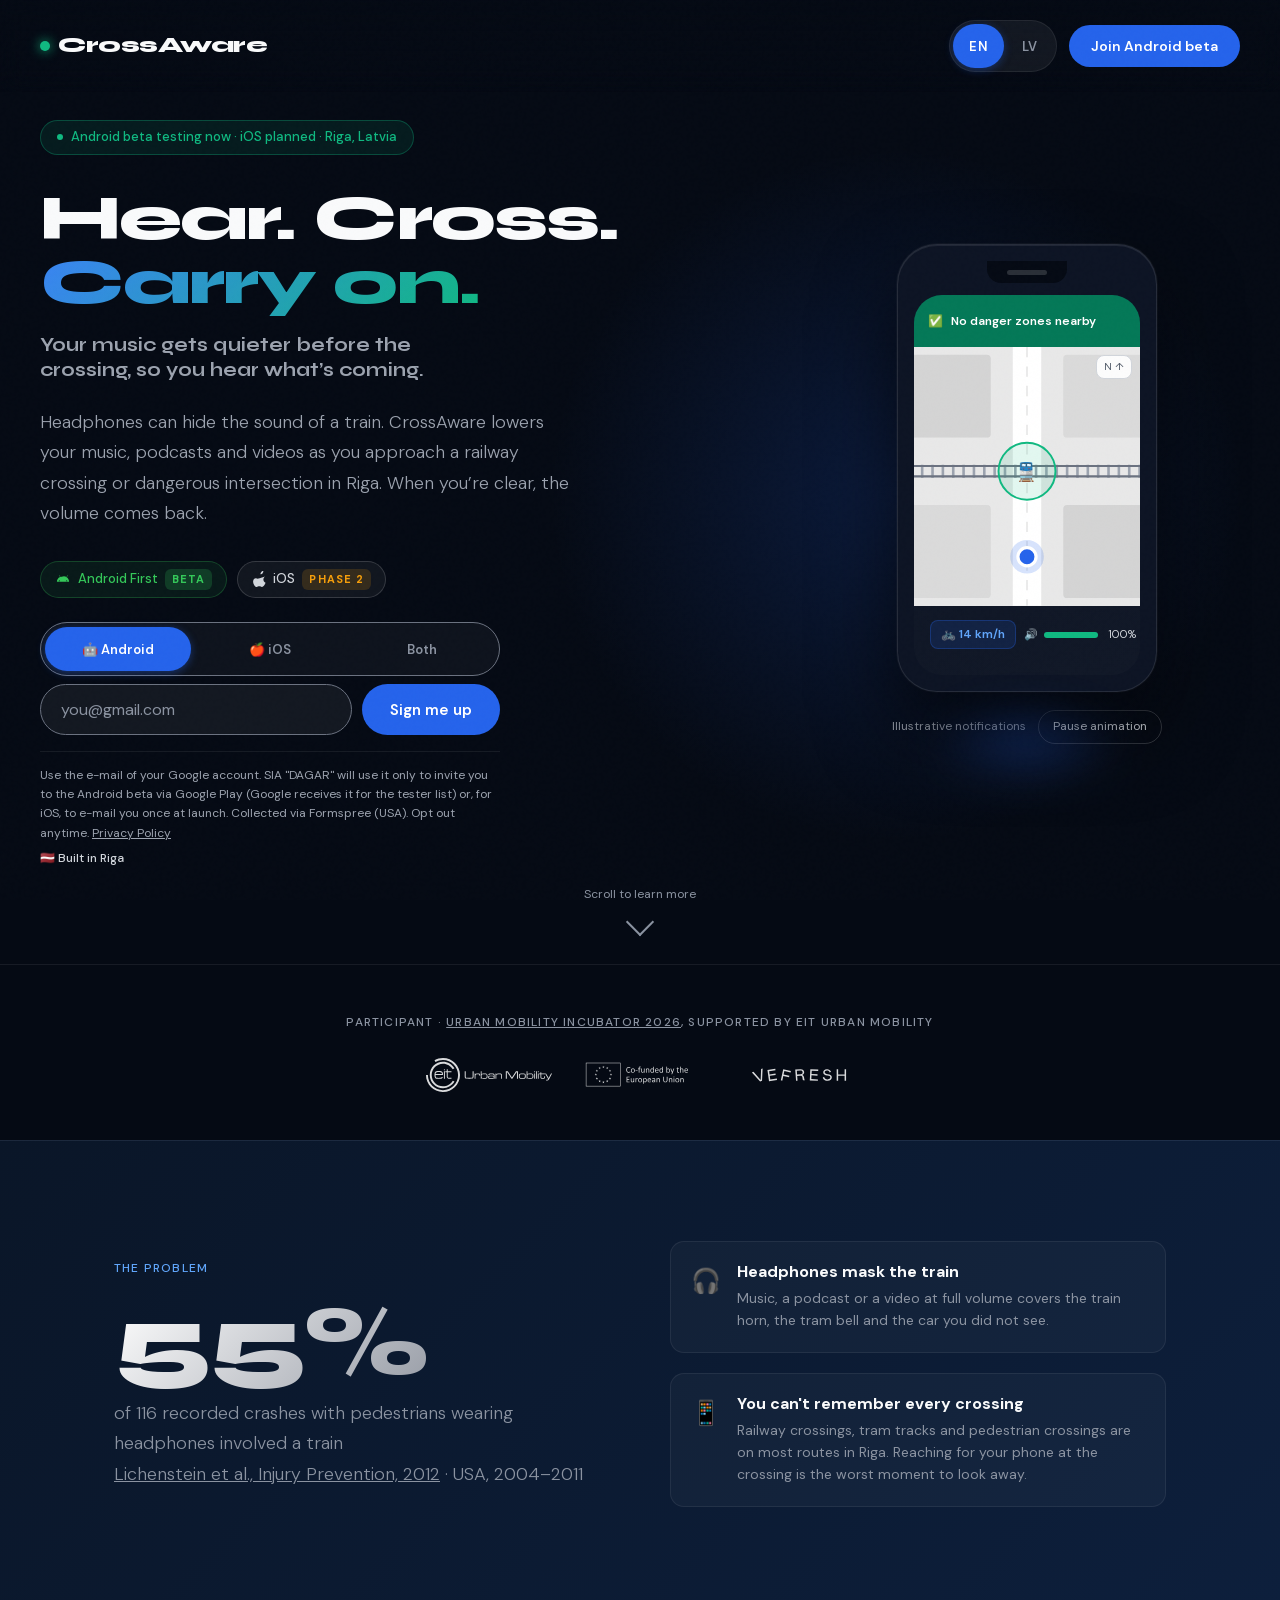
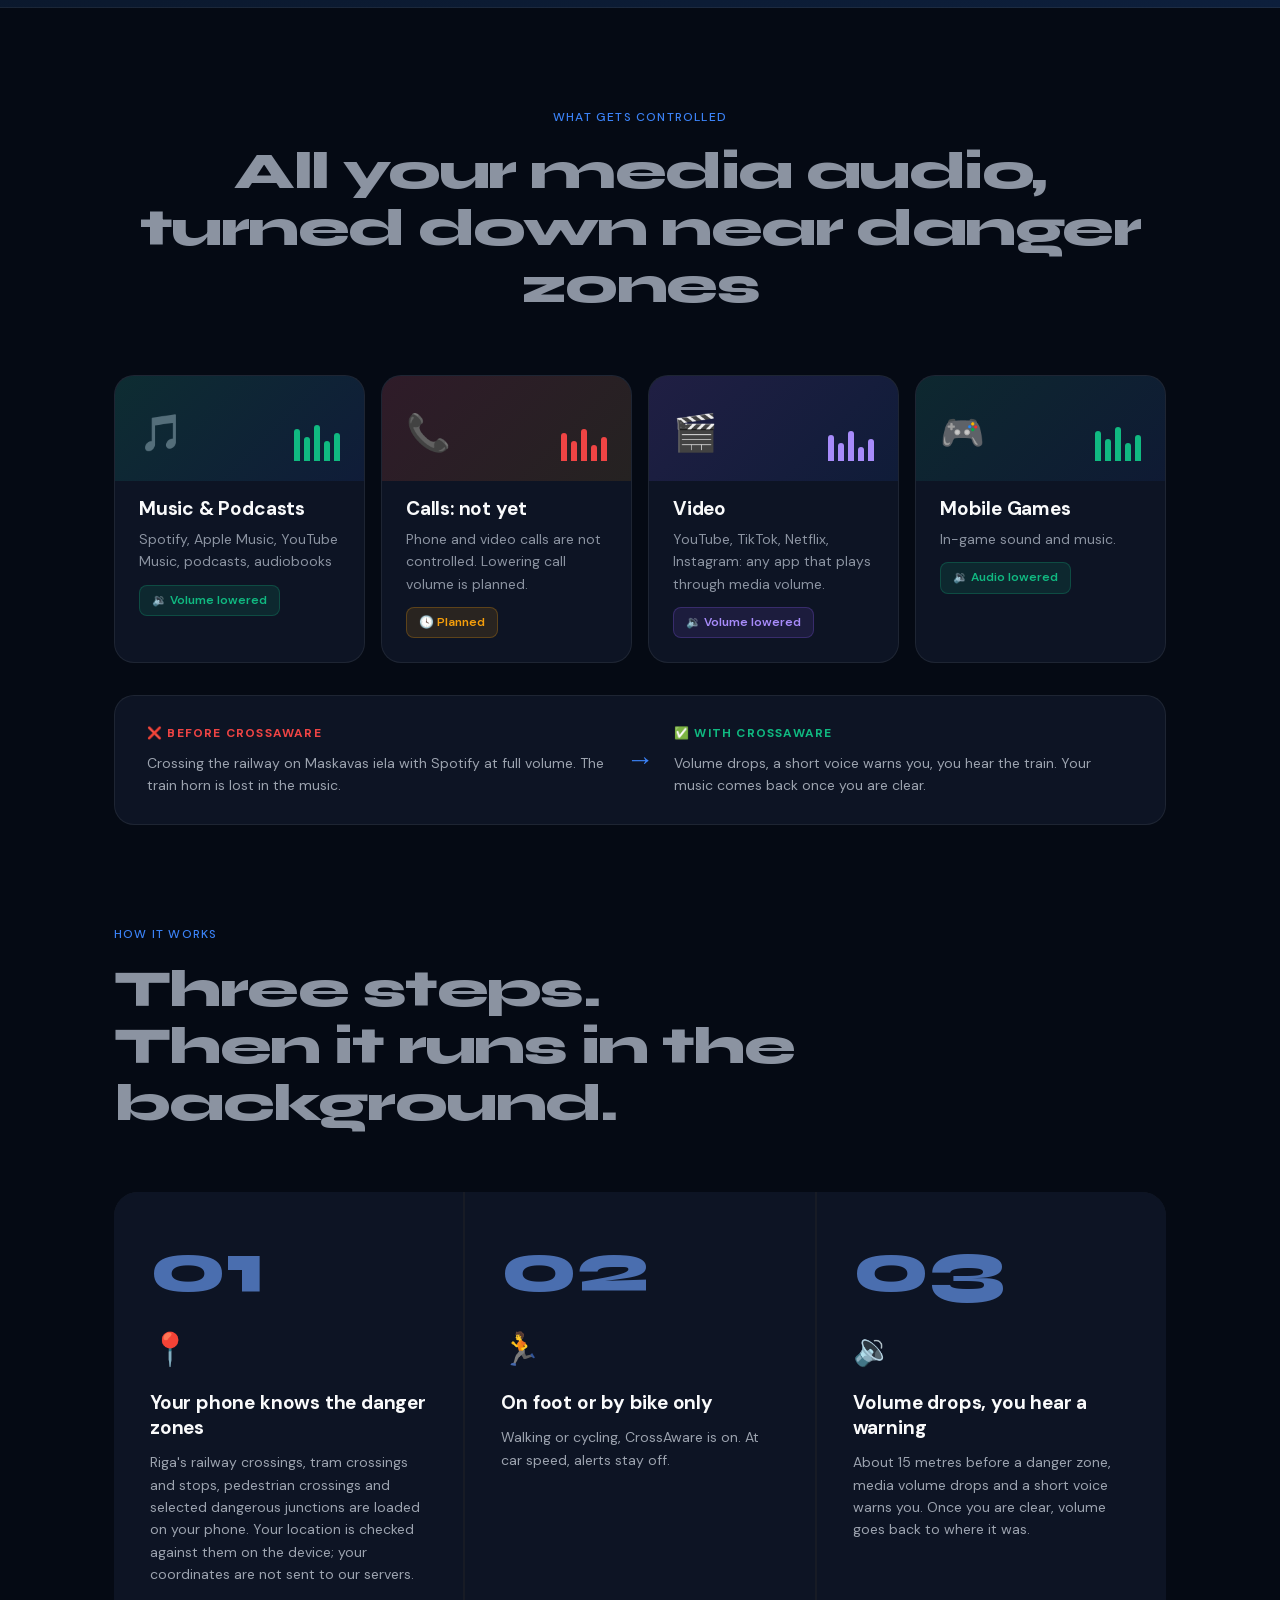
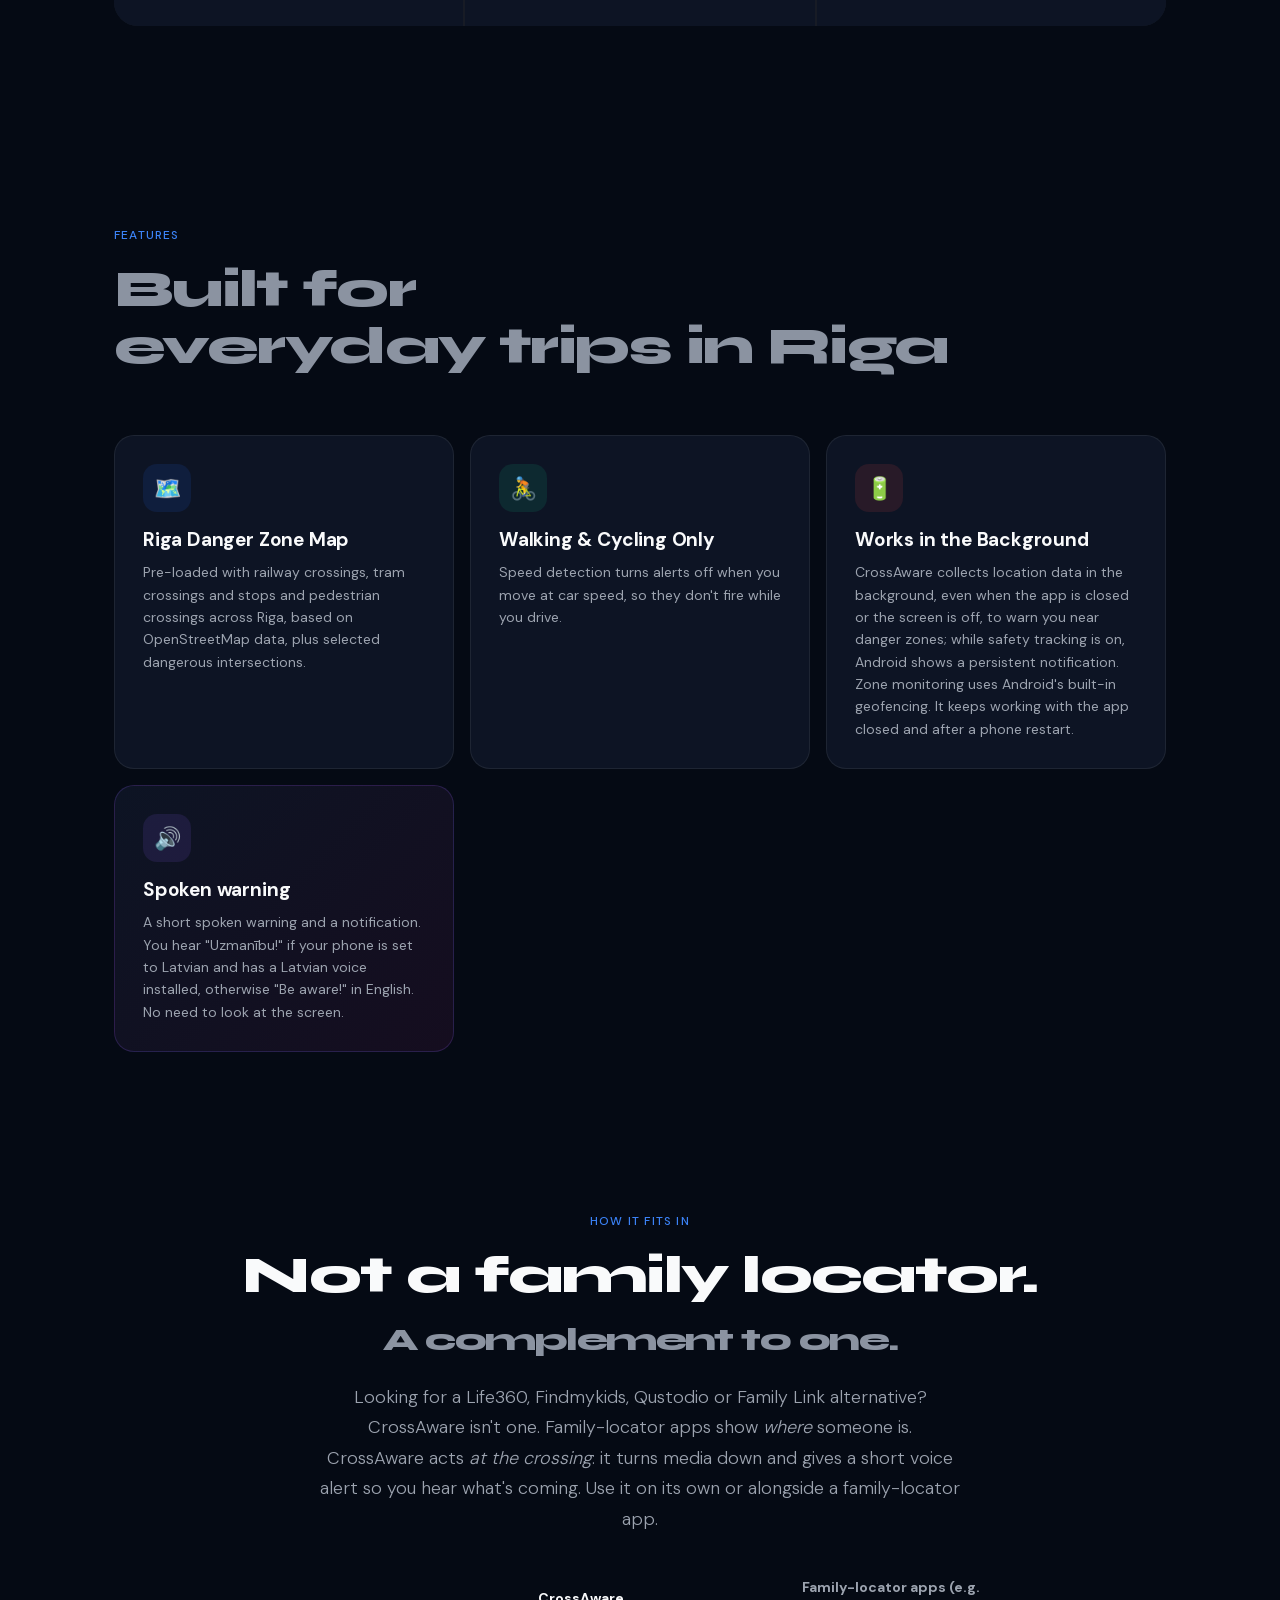
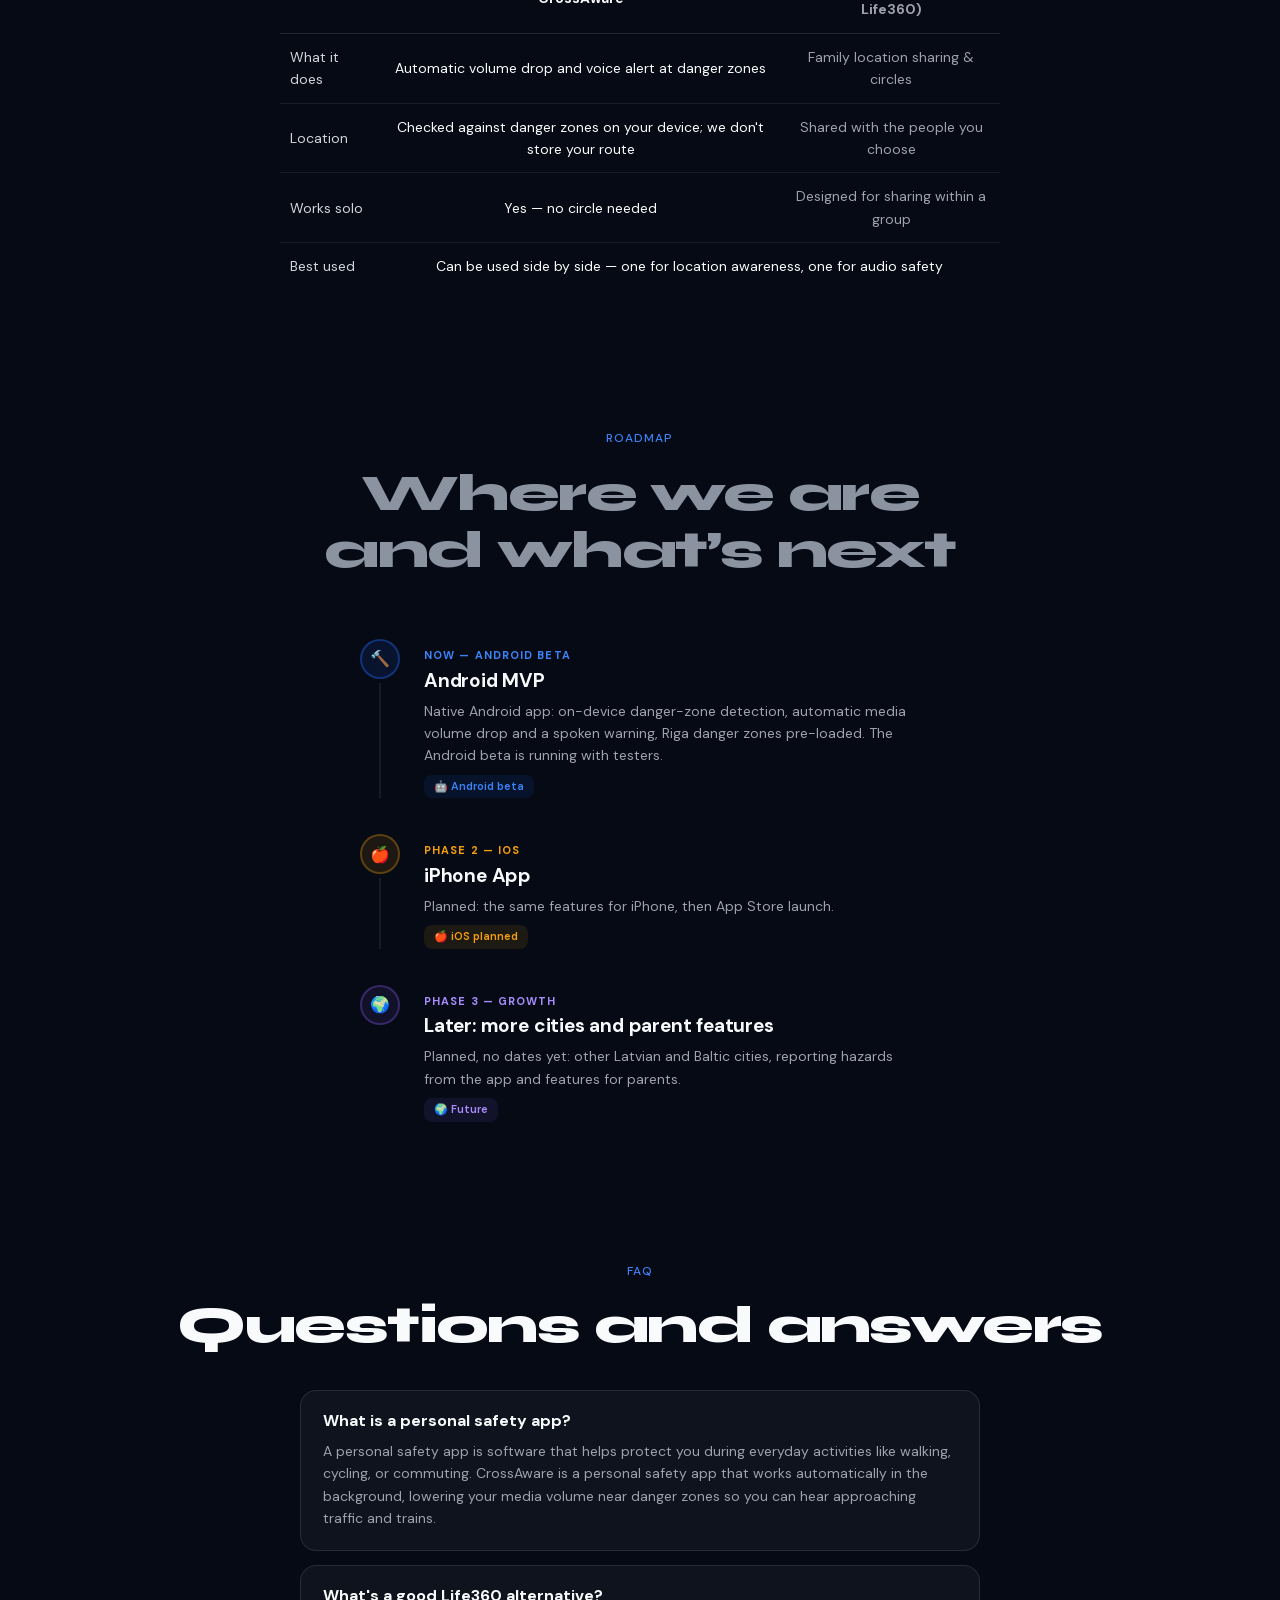
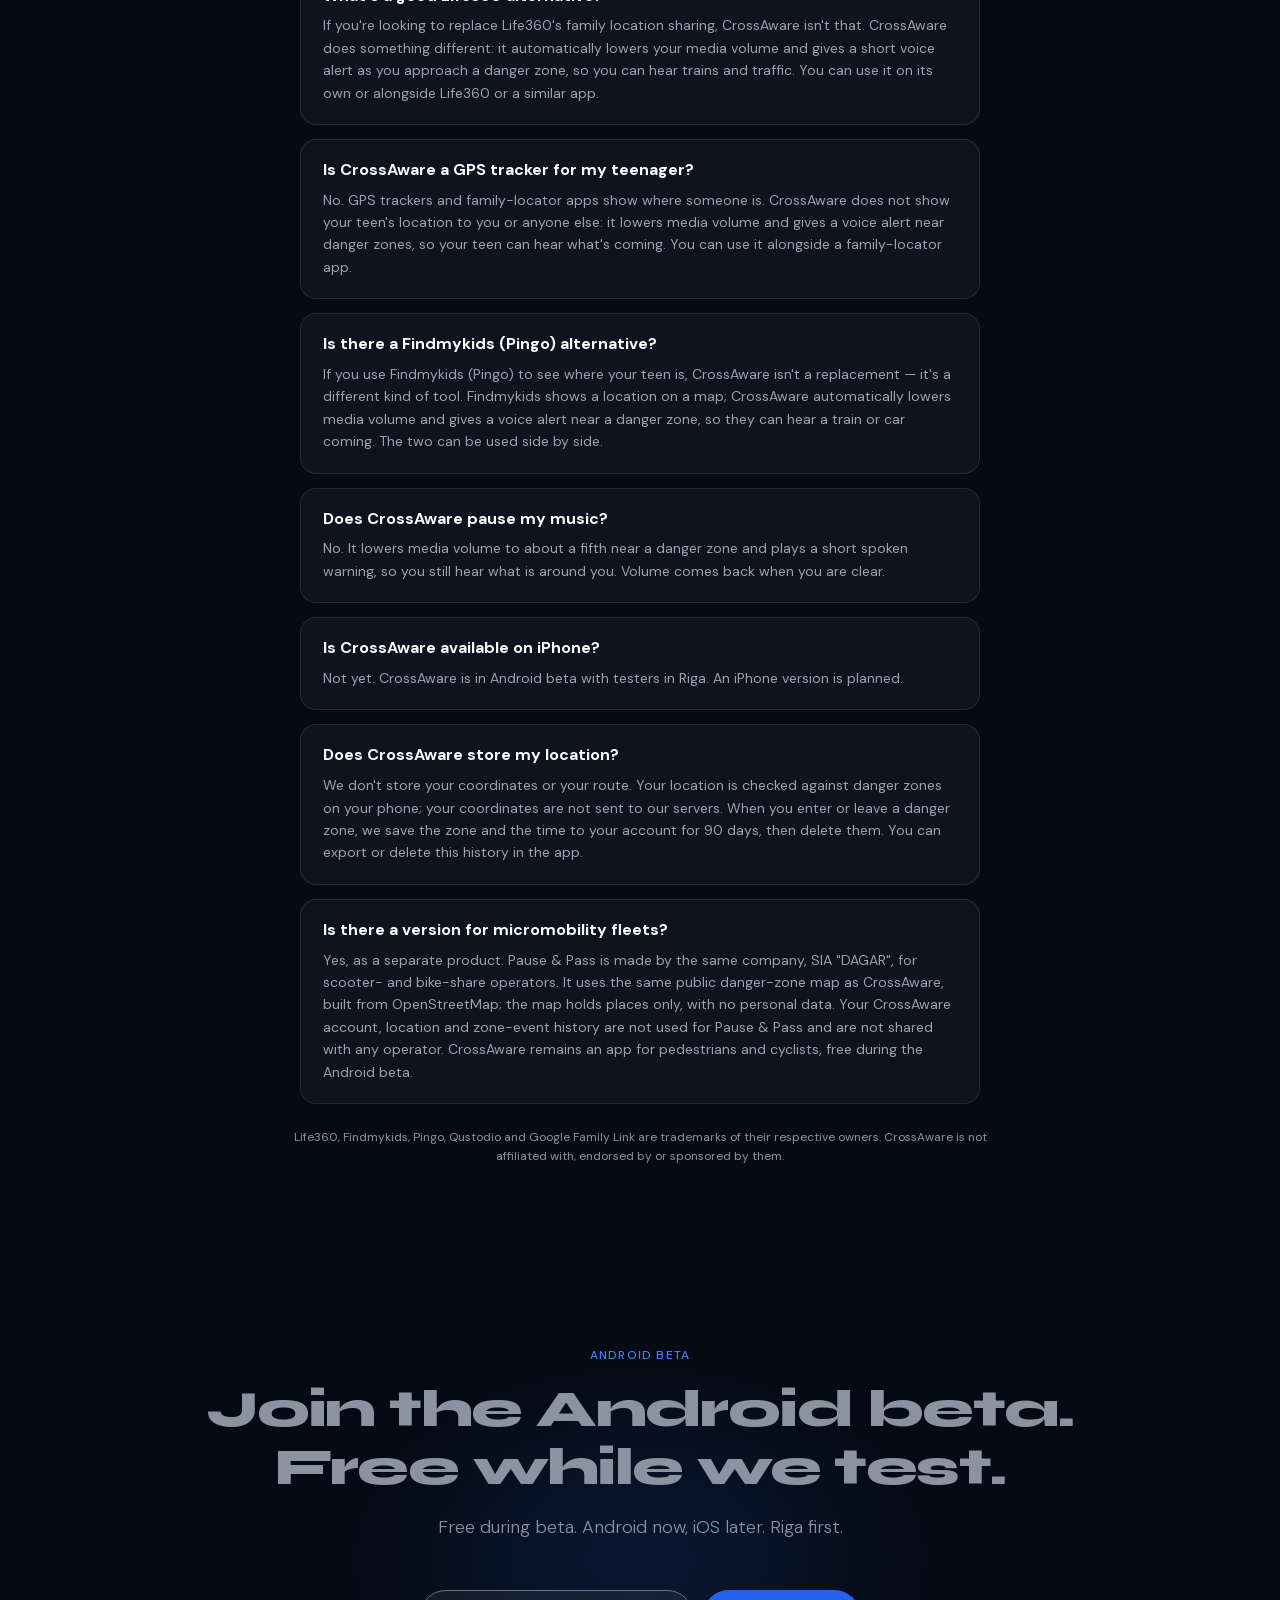
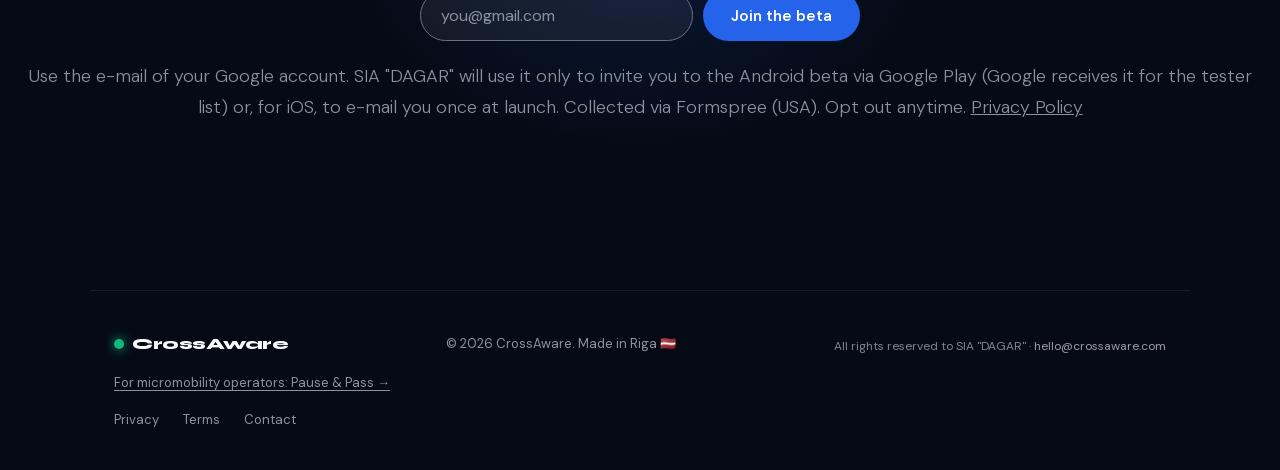
==== index.html @ 65d33560 "Privacy policy v1.5 (section 6 audience paragraph) and FAQ q3/a3/a4 teen wording (Legal 2026-10-15) " ====
<!DOCTYPE html>
<html lang="en">
<head>
<meta charset="UTF-8"/>
<meta name="viewport" content="width=device-width, initial-scale=1.0"/>
<meta name="google-site-verification" content="jQX9LMPp3nP7lT3XHxxzQgkQvDvdnK7w-xZzLRke5qQ"/>
<title>CrossAware — Safety App for Pedestrians &amp; Cyclists</title>
<meta name="description" content="CrossAware lowers your music near railway, tram and pedestrian crossings in Riga so you hear the train in time. Android beta. Not a Life360 replacement.">
<link rel="canonical" href="https://crossaware.com/"/>
<!-- Open Graph / social sharing -->
<meta property="og:type" content="website"/>
<meta property="og:site_name" content="CrossAware"/>
<meta property="og:url" content="https://crossaware.com/"/>
<meta property="og:title" content="CrossAware — Safety App for Pedestrians &amp; Cyclists"/>
<meta property="og:description" content="A safety app that turns your music down near railway crossings and dangerous intersections, so you hear approaching trains and traffic."/>
<meta property="og:image" content="https://crossaware.com/og-image.png"/>
<meta property="og:image:width" content="1200"/>
<meta property="og:image:height" content="630"/>
<meta name="twitter:card" content="summary_large_image"/>
<meta name="twitter:title" content="CrossAware — Safety App for Pedestrians &amp; Cyclists"/>
<meta name="twitter:description" content="A safety app that turns your music down near railway crossings and dangerous intersections, so you hear approaching trains and traffic."/>
<meta name="twitter:image" content="https://crossaware.com/og-image.png"/>
<link rel="preload" href="/fonts/syne-latin.woff2" as="font" type="font/woff2" crossorigin>
<link rel="preload" href="/fonts/dm-sans-latin.woff2" as="font" type="font/woff2" crossorigin>
<link href="/fonts/fonts.css" rel="stylesheet">
<style>
  :root {
    --blue: #2563EB;
    --blue-light: #3B82F6;
    --green: #10B981;
    --amber: #F59E0B;
    --red: #EF4444;
    --dark: #050A14;
    --dark2: #0D1424;
    --dark3: #111827;
    --text: #F9FAFB;
    --muted: #8B93A1; /* was #6B7280; 4.5:1+ on all dark surfaces (WCAG AA) */
    --border: rgba(255,255,255,0.07);
  }

  *, *::before, *::after { box-sizing: border-box; margin: 0; padding: 0; }

  html { scroll-behavior: smooth; }

  body {
    background: var(--dark);
    color: var(--text);
    font-family: var(--font-body);
    font-weight: var(--fw-regular);
    line-height: var(--lh-body);
    overflow-x: hidden;
  }

  /* ── Parents Section ── */
  .parents-section { background: linear-gradient(180deg, var(--dark) 0%, #060D1A 100%); }

  .parents-header { max-width: 640px; margin-bottom: 56px; }
  .parents-header h2 { margin-bottom: 16px; }
  .parents-intro { color: #9CA3AF; font-size: var(--fs-lead); line-height: var(--lh-relaxed); font-weight: var(--fw-light); }

  .parents-grid {
    display: grid;
    grid-template-columns: 1fr 1fr;
    gap: 40px;
    align-items: start;
    margin-bottom: 40px;
  }
  @media (max-width: 860px) { .parents-grid { grid-template-columns: 1fr; } }

  /* Dashboard card */
  .parent-dashboard-card {
    background: var(--dark2);
    border: 1px solid rgba(255,255,255,0.08);
    border-radius: 24px;
    overflow: hidden;
    box-shadow: 0 24px 48px rgba(0,0,0,0.4);
  }

  .pdc-header {
    padding: 20px 20px 16px;
    display: flex;
    align-items: center;
    justify-content: space-between;
    border-bottom: 1px solid rgba(255,255,255,0.06);
  }
  .pdc-title { display: flex; align-items: center; gap: 10px; }

  .pdc-preview-badge {
    display: flex; align-items: center; gap: 5px;
    background: rgba(245,158,11,0.15);
    border: 1px solid rgba(245,158,11,0.25);
    color: var(--amber);
    font-size: var(--fs-2xs); font-weight: var(--fw-bold);
    letter-spacing: var(--ls-caps);
    padding: 4px 10px; border-radius: 100px;
  }

  .child-row {
    padding: 14px 20px;
    display: flex;
    align-items: center;
    gap: 12px;
    border-bottom: 1px solid rgba(255,255,255,0.04);
    transition: background 0.3s;
  }
  .child-row:hover { background: rgba(255,255,255,0.02); }

  .child-avatar {
    width: 36px; height: 36px;
    border-radius: 50%;
    display: flex; align-items: center; justify-content: center;
    font-weight: var(--fw-bold); font-size: var(--fs-body-sm); color: #fff;
    flex-shrink: 0;
  }

  .child-info { flex: 1; }

  .child-status {
    display: flex; align-items: center; gap: 4px;
    font-size: var(--fs-xs); font-weight: var(--fw-semibold);
    padding: 4px 10px; border-radius: 8px;
    transition: all 0.5s ease;
  }
  .child-status.safe    { background: rgba(16,185,129,0.12); color: var(--green); }
  .child-status.warning { background: rgba(245,158,11,0.12);  color: var(--amber); }
  .child-status.danger  { background: rgba(239,68,68,0.12);   color: var(--red); }

  .pdc-log { padding: 16px 20px; }
  .pdc-log-title { font-size: var(--fs-2xs); font-weight: var(--fw-bold); text-transform: uppercase; letter-spacing: var(--ls-caps); color: var(--muted); margin-bottom: 10px; }
  .pdc-log-item { display: flex; align-items: center; gap: 8px; margin-bottom: 8px; font-size: var(--fs-xs); color: #9CA3AF; }
  .log-dot { width: 7px; height: 7px; border-radius: 50%; flex-shrink: 0; }
  .log-time { color: var(--muted); font-size: var(--fs-2xs); flex-shrink: 0; font-variant-numeric: tabular-nums; }
  .log-text { flex: 1; }

  /* Parent feature list */
  .parents-features { display: flex; flex-direction: column; gap: 24px; }

  .parent-feature {
    display: flex;
    gap: 16px;
    padding: 20px;
    background: rgba(255,255,255,0.02);
    border: 1px solid rgba(255,255,255,0.05);
    border-radius: 16px;
    transition: border-color 0.3s, background 0.3s;
  }
  .parent-feature:hover { border-color: rgba(37,99,235,0.25); background: rgba(37,99,235,0.03); }

  .pf-icon {
    width: 44px; height: 44px; border-radius: 12px;
    display: flex; align-items: center; justify-content: center;
    font-size: 20px; flex-shrink: 0;
  }

  .parent-feature h4 { font-size: var(--fs-body-sm); font-weight: var(--fw-bold); line-height: var(--lh-snug); margin-bottom: 4px; }
  .parent-feature p  { font-size: var(--fs-body-sm); color: var(--muted); line-height: var(--lh-body); }

  /* Age banner */
  .age-banner {
    display: grid;
    grid-template-columns: 1fr auto 1fr auto 1fr;
    align-items: center;
    background: var(--dark2);
    border: 1px solid rgba(255,255,255,0.07);
    border-radius: 20px;
    padding: 28px 32px;
    gap: 0;
  }
  @media (max-width: 640px) {
    .age-banner { grid-template-columns: 1fr; gap: 24px; }
    .age-divider { display: none; }
  }

  .age-item { text-align: center; padding: 0 16px; }
  .age-icon { font-size: 32px; margin-bottom: 8px; }
  .age-label { font-size: var(--fs-h4); font-weight: var(--fw-bold); line-height: var(--lh-snug); margin-bottom: 6px; }
  .age-desc  { font-size: var(--fs-xs); color: var(--muted); line-height: var(--lh-body); }
  .age-divider { width: 1px; height: 80px; background: rgba(255,255,255,0.07); }

  /* ── Language switcher ── */
  .lang-switcher { display:flex; background:rgba(255,255,255,0.06); border:1px solid rgba(255,255,255,0.07); border-radius:100px; padding:3px; gap:2px; }
  .lang-btn { padding:10px 16px; min-height:44px; border:none; border-radius:100px; background:transparent; color:var(--muted); font-family:var(--font-body); font-size:var(--fs-small); font-weight:var(--fw-semibold); cursor:pointer; transition:all 0.2s; letter-spacing:0.03em; }
  .lang-btn.active { background:#2563EB; color:#fff; box-shadow:0 2px 8px rgba(37,99,235,0.35); }
  .lang-btn:hover:not(.active) { color:#fff; }

  /* ── Platform badges ── */
  .platform-badges { flex-wrap: wrap; }

  .platform-badge {
    display: inline-flex;
    align-items: center;
    gap: 7px;
    padding: 7px 14px;
    border-radius: 100px;
    font-size: var(--fs-small);
    font-weight: var(--fw-medium);
    border: 1px solid;
  }

  .android-badge {
    background: rgba(52,199,89,0.08);
    border-color: rgba(52,199,89,0.25);
    color: #34C759;
  }

  .ios-badge {
    background: rgba(255,255,255,0.05);
    border-color: rgba(255,255,255,0.15);
    color: #d1d5db;
  }

  .badge-pill {
    font-size: var(--fs-2xs);
    font-weight: var(--fw-bold);
    padding: 2px 7px;
    border-radius: 6px;
    text-transform: uppercase;
    letter-spacing: var(--ls-caps);
  }

  .badge-pill.launch {
    background: rgba(52,199,89,0.2);
    color: #34C759;
  }

  .badge-pill.soon {
    background: rgba(245,158,11,0.15);
    color: var(--amber);
  }

  /* ── Platform selector ── */
  .platform-selector {
    display: flex;
    gap: 6px;
    background: rgba(255,255,255,0.04);
    border: 1px solid #6B7280; /* was var(--border) 1.3:1; WCAG 1.4.11 needs 3:1 */
    border-radius: 100px;
    padding: 4px;
  }

  .plat-btn {
    flex: 1;
    padding: 12px;
    min-height: 44px; /* Apple HIG minimum tap target */
    border: none;
    border-radius: 100px;
    background: transparent;
    color: var(--muted);
    font-family: var(--font-body);
    font-size: var(--fs-small);
    font-weight: var(--fw-semibold);
    cursor: pointer;
    transition: all 0.2s;
  }

  .plat-btn.active {
    background: var(--blue);
    color: #fff;
    box-shadow: 0 2px 8px rgba(37,99,235,0.4);
  }

  .plat-btn:hover:not(.active) { color: #fff; }

  /* ── Timeline section ── */
  .timeline {
    display: flex;
    flex-direction: column;
    gap: 0;
    max-width: 560px;
    margin: 0 auto;
  }

  .timeline-item {
    display: flex;
    gap: 24px;
    padding-bottom: 36px;
    position: relative;
  }

  .timeline-item:last-child { padding-bottom: 0; }

  .timeline-left {
    display: flex;
    flex-direction: column;
    align-items: center;
    gap: 0;
    flex-shrink: 0;
    width: 40px;
  }

  .timeline-circle {
    width: 40px; height: 40px;
    border-radius: 50%;
    display: flex; align-items: center; justify-content: center;
    font-size: var(--fs-body);
    flex-shrink: 0;
    border: 2px solid;
    position: relative;
    z-index: 1;
  }

  .timeline-line {
    flex: 1;
    width: 2px;
    background: var(--border);
    margin-top: 4px;
  }

  .timeline-content {
    padding-top: 8px;
  }

  .timeline-phase {
    font-size: var(--fs-2xs);
    font-weight: var(--fw-bold);
    text-transform: uppercase;
    letter-spacing: var(--ls-caps);
    margin-bottom: 4px;
  }

  .timeline-content h3 {
    font-family: var(--font-body);
    font-size: var(--fs-h3); line-height: var(--lh-snug); letter-spacing: var(--ls-snug);
    font-weight: var(--fw-bold);
    margin-bottom: 6px;
  }

  .timeline-content p {
    color: #9CA3AF;
    font-size: var(--fs-body-sm);
    line-height: var(--lh-body);
  }

  /* ── Sound control grid ── */
  .sound-grid {
    display: grid;
    grid-template-columns: repeat(auto-fit, minmax(240px, 1fr));
    gap: 16px;
    margin-bottom: 32px;
  }
  .sound-card { background: var(--dark2); border: 1px solid var(--border); border-radius: 20px; overflow: hidden; transition: transform 0.3s, border-color 0.3s; }
  .sound-card:hover { transform: translateY(-3px); border-color: rgba(255,255,255,0.15); }
  .sound-card-header { padding: 28px 24px 20px; display: flex; align-items: flex-end; justify-content: space-between; }
  .volume-bars { display: flex; align-items: flex-end; gap: 4px; height: 40px; }
  .vbar { width: 6px; border-radius: 3px 3px 0 0; background: var(--green); animation: bar-dance 1.2s ease-in-out infinite alternate; }
  .vbar:nth-child(2) { animation-delay: 0.15s; }
  .vbar:nth-child(3) { animation-delay: 0.3s; }
  .vbar:nth-child(4) { animation-delay: 0.45s; }
  .vbar:nth-child(5) { animation-delay: 0.6s; }
  @keyframes bar-dance { from { transform: scaleY(1); } to { transform: scaleY(0.3); } }
  .sound-card-body { padding: 16px 24px 24px; }
  .sound-card-body h3 { font-size: var(--fs-h3); font-weight: var(--fw-bold); line-height: var(--lh-snug); letter-spacing: var(--ls-snug); margin-bottom: 6px; }
  .sound-card-body p { font-size: var(--fs-body-sm); color: var(--muted); line-height: var(--lh-body); margin-bottom: 12px; }
  .action-tag { display: inline-flex; align-items: center; gap: 5px; font-size: var(--fs-xs); font-weight: var(--fw-semibold); padding: 5px 12px; border-radius: 8px; }
  .pause-tag { background: rgba(16,185,129,0.12); color: var(--green); border: 1px solid rgba(16,185,129,0.25); }
  .lower-tag { background: rgba(245,158,11,0.12); color: var(--amber); border: 1px solid rgba(245,158,11,0.25); }
  .mute-tag  { background: rgba(139,92,246,0.12); color: #A78BFA; border: 1px solid rgba(139,92,246,0.25); }
  .before-after { display: flex; align-items: center; gap: 20px; background: var(--dark2); border: 1px solid var(--border); border-radius: 20px; padding: 28px 32px; margin-top: 8px; }
  .ba-col { flex: 1; }
  .ba-label { font-size: var(--fs-xs); font-weight: var(--fw-bold); text-transform: uppercase; letter-spacing: var(--ls-caps); margin-bottom: 8px; }
  .ba-scenario { font-size: var(--fs-body-sm); color: #9CA3AF; line-height: var(--lh-body); }
  .ba-arrow { font-size: 28px; color: var(--blue-light); flex-shrink: 0; }
  @media (max-width: 600px) { .before-after { flex-direction: column; text-align: center; } }

  .timeline-tag {
    display: inline-block;
    font-size: var(--fs-2xs);
    font-weight: var(--fw-semibold);
    padding: 3px 10px;
    border-radius: 8px;
    margin-top: 8px;
  }


  body::before {
    content: '';
    position: fixed;
    inset: 0;
    background-image: url("data:image/svg+xml,%3Csvg viewBox='0 0 256 256' xmlns='http://www.w3.org/2000/svg'%3E%3Cfilter id='noise'%3E%3CfeTurbulence type='fractalNoise' baseFrequency='0.9' numOctaves='4' stitchTiles='stitch'/%3E%3C/filter%3E%3Crect width='100%25' height='100%25' filter='url(%23noise)' opacity='0.035'/%3E%3C/svg%3E");
    pointer-events: none;
    z-index: 1000;
    opacity: 0.4;
  }

  /* ── Nav ── */
  nav {
    position: fixed;
    top: 0; left: 0; right: 0;
    z-index: 100;
    padding: 20px 40px;
    display: flex;
    align-items: center;
    justify-content: space-between;
    background: linear-gradient(to bottom, rgba(5,10,20,0.9), transparent);
    backdrop-filter: blur(12px);
  }

  .logo {
    font-family: var(--font-display);
    font-weight: var(--fw-black);
    font-size: 22px;
    letter-spacing: -0.5px;
    display: flex;
    align-items: center;
    gap: 8px;
  }

  .logo-dot {
    width: 10px; height: 10px;
    border-radius: 50%;
    background: var(--green);
    box-shadow: 0 0 12px var(--green);
    animation: pulse-dot 2s ease-in-out infinite;
  }

  @keyframes pulse-dot {
    0%, 100% { transform: scale(1); opacity: 1; }
    50% { transform: scale(1.4); opacity: 0.7; }
  }

  .nav-cta {
    background: var(--blue);
    color: #fff;
    border: none;
    padding: 10px 22px;
    border-radius: 100px;
    font-family: var(--font-body);
    font-weight: var(--fw-semibold);
    font-size: var(--fs-body-sm);
    cursor: pointer;
    transition: all 0.2s;
    text-decoration: none;
  }
  .nav-cta:hover { background: var(--blue-light); transform: translateY(-1px); }
  .nav-right { display: flex; align-items: center; gap: 12px; }

  /* ── Hero ── */
  .hero {
    min-height: 100vh;
    display: flex;
    flex-direction: column;
    justify-content: center;
    padding: 120px 40px 96px;
    position: relative;
    overflow: hidden;
  }

  /* Two columns: copy + form left, simulation right; one column below 900px */
  .hero-grid {
    width: 100%;
    max-width: 1200px;
    margin: 0 auto;
    display: grid;
    grid-template-columns: minmax(0, 1.25fr) minmax(300px, 0.75fr);
    align-items: center;
    gap: clamp(32px, 5vw, 80px);
  }
  .hero-copy { min-width: 0; text-align: left; }
  .hero-visual { display: flex; justify-content: center; }

  /* Radial glow background */
  .hero::after {
    content: '';
    position: absolute;
    top: 15%;
    left: 70%;
    transform: translateX(-50%);
    width: 700px;
    height: 700px;
    background: radial-gradient(ellipse, rgba(37,99,235,0.18) 0%, transparent 70%);
    pointer-events: none;
    z-index: 0;
  }

  .hero > * { position: relative; z-index: 1; }

  .hero-badge {
    display: inline-flex;
    align-items: center;
    gap: 8px;
    background: rgba(16,185,129,0.1);
    border: 1px solid rgba(16,185,129,0.3);
    color: var(--green);
    padding: 6px 16px;
    border-radius: 100px;
    font-size: var(--fs-small);
    font-weight: var(--fw-medium);
    margin-bottom: 32px;
    animation: fadeUp 0.6s ease both;
  }

  .hero-badge .badge-dot { width: 6px; height: 6px; border-radius: 50%; background: var(--green); display: inline-block; flex-shrink: 0; }

  h1 {
    font-family: var(--font-display);
    font-weight: var(--fw-black);
    font-size: var(--fs-hero);
    line-height: var(--lh-display);
    letter-spacing: var(--ls-display);
    margin-bottom: 24px;
    animation: fadeUp 0.6s 0.1s ease both;
  }

  h1 em {
    font-style: normal;
    background: linear-gradient(135deg, var(--blue-light), var(--green));
    -webkit-background-clip: text;
    -webkit-text-fill-color: transparent;
    background-clip: text;
  }

  .hero-h1c {
    display: block;
    font-size: clamp(18px, 0.3em, 26px); /* subtitle inside h1, scales with --fs-hero */
    font-weight: var(--fw-bold); /* Syne ships 700-800 only; 500 rendered as 700 */
    font-style: normal;
    letter-spacing: 0;
    line-height: var(--lh-snug);
    color: #9CA3AF;
    margin-top: 18px;
    max-width: 30ch;
  }

  .hero-sub {
    font-size: var(--fs-lead); line-height: var(--lh-relaxed);
    color: #9CA3AF;
    max-width: 540px;
    margin: 0 0 32px;
    font-weight: var(--fw-light);
    animation: fadeUp 0.6s 0.2s ease both;
  }

  .hero .platform-badges { display: flex; gap: 10px; margin-bottom: 24px; animation: fadeUp 0.6s 0.25s ease both; }

  /* Signup block: selector, form and fine print share one width */
  .hero-signup { max-width: 460px; animation: fadeUp 0.6s 0.3s ease both; }
  .hero .waitlist-form { margin: 8px 0 0; max-width: none; }
  .hero .success-msg { margin: 0; max-width: none; }
  .hero-fine {
    margin-top: 16px;
    padding-top: 14px;
    border-top: 1px solid var(--border);
    font-size: var(--fs-xs);
    line-height: var(--lh-body);
    color: #9CA3AF;
    text-wrap: pretty;
  }
  .hero-fine .waitlist-note { font-size: inherit; color: inherit; animation: none; }
  .hero-fine .waitlist-note a:focus-visible { outline: 2px solid var(--blue-light); outline-offset: 2px; border-radius: 2px; }
  .hero-built { margin-top: 6px; color: #D1D5DB; font-weight: var(--fw-medium); }
  .hero .waitlist-form { animation: none; }

  @media (max-width: 900px) {
    .hero { min-height: 0; padding: 120px 20px 64px; }
    .hero-grid { grid-template-columns: minmax(0, 1fr); gap: 48px; }
    /* .hero h1 size: --fs-hero is redefined for <=900px in fonts.css */
    .hero-signup { max-width: 520px; }
    .hero .scroll-hint { display: none; }
    .hero::after { top: auto; bottom: 0; left: 50%; }
  }

  /* ── Waitlist form ── */
  .waitlist-form {
    display: flex;
    gap: 10px;
    max-width: 440px;
    width: 100%;
    margin: 0 auto 20px;
    animation: fadeUp 0.6s 0.3s ease both;
  }

  .waitlist-input {
    flex: 1;
    background: rgba(255,255,255,0.06);
    border: 1px solid #6B7280; /* was rgba(255,255,255,0.12) 1.6:1; WCAG 1.4.11 needs 3:1 */
    color: #fff;
    padding: 14px 20px;
    border-radius: 100px;
    font-family: var(--font-body);
    font-size: var(--fs-body); /* ≥16px prevents iOS Safari auto-zoom on focus */
    outline: none;
    transition: border-color 0.2s;
  }
  .waitlist-input::placeholder { color: #8B93A1; } /* was #4B5563 2.3:1 */
  .waitlist-input:focus { border-color: #60A5FA; }
  /* Visible keyboard focus (3:1+ on all dark surfaces) */
  .waitlist-input:focus-visible,
  .plat-btn:focus-visible,
  .waitlist-btn:focus-visible { outline: 2px solid #60A5FA; outline-offset: 2px; }

  .waitlist-btn {
    background: var(--blue);
    color: #fff;
    border: none;
    padding: 14px 28px;
    border-radius: 100px;
    font-family: var(--font-body);
    font-weight: var(--fw-semibold);
    font-size: var(--fs-button);
    cursor: pointer;
    transition: all 0.2s;
    white-space: nowrap;
  }
  .waitlist-btn:hover { background: var(--blue-light); transform: translateY(-2px); box-shadow: 0 8px 24px rgba(37,99,235,0.4); }
  .waitlist-btn:active { transform: translateY(0); }

  .waitlist-note {
    font-size: var(--fs-xs);
    color: var(--muted);
    animation: fadeUp 0.6s 0.35s ease both;
  }

  .success-msg {
    display: none;
    color: var(--green);
    font-weight: var(--fw-medium);
    font-size: var(--fs-button);
    padding: 14px 24px;
    background: rgba(16,185,129,0.1);
    border: 1px solid rgba(16,185,129,0.25);
    border-radius: 100px;
    max-width: 440px;
    width: 100%;
    text-align: center;
    margin: 0 auto 20px;
  }

  /* ── Floating phone mockup ── */
  .phone-wrap {
    margin: 0;
    position: relative;
    animation: fadeUp 0.8s 0.4s ease both;
  }

  .phone {
    width: 260px;
    background: var(--dark2);
    border-radius: 40px;
    border: 1.5px solid rgba(255,255,255,0.1);
    padding: 16px;
    box-shadow: 0 40px 80px rgba(0,0,0,0.6), 0 0 0 1px rgba(255,255,255,0.04), inset 0 1px 0 rgba(255,255,255,0.08);
    position: relative;
    margin: 0 auto;
  }

  .phone-notch {
    width: 80px;
    height: 22px;
    background: var(--dark);
    border-radius: 0 0 14px 14px;
    margin: 0 auto 12px;
    display: flex;
    align-items: center;
    justify-content: center;
  }
  .phone-notch::after {
    content: '';
    width: 40px; height: 5px;
    background: rgba(255,255,255,0.15);
    border-radius: 3px;
  }

  .phone-screen {
    background: linear-gradient(160deg, #0D1424, #111827);
    border-radius: 28px;
    overflow: hidden;
    position: relative;
    height: 380px;
    display: flex;
    flex-direction: column;
  }

  /* Alert banner animation */
  /* Status banner: colours meet AA with the text colour set per state */
  .phone-alert {
    height: 52px;
    padding: 0 14px;
    display: flex;
    align-items: center;
    gap: 8px;
    font-size: 12px;
    font-weight: 600;
    line-height: 1.25;
    background: #047857;
    color: #fff;
    transition: background-color 0.4s ease;
  }
  .phone-alert[data-state="near"] { background: var(--amber); color: #111827; }
  .phone-alert[data-state="danger"] { background: #B91C1C; color: #fff; }

  /* Simulation map */
  .sim-map { flex: 1; min-height: 0; position: relative; overflow: hidden; background: #E8E8E8; }
  .sim-map svg { position: absolute; inset: 0; display: block; }
  .sim-chip { position: absolute; top: 8px; right: 8px; background: rgba(255,255,255,0.92); border: 1px solid #D1D5DB; border-radius: 8px; padding: 3px 7px; font-size: 10px; color: #4B5563; }
  .sim-zone { fill: rgba(16,185,129,0.12); stroke: #10B981; stroke-width: 1.5; transition: fill 0.4s ease, stroke 0.4s ease; }
  .sim-pulse { fill: none; stroke: transparent; stroke-width: 1.5; }
  [data-zone="near"] .sim-zone { fill: rgba(245,158,11,0.22); stroke: #F59E0B; }
  [data-zone="danger"] .sim-zone { fill: rgba(239,68,68,0.24); stroke: #EF4444; }
  [data-zone="danger"] .sim-pulse { stroke: #EF4444; transform-box: fill-box; transform-origin: center; animation: sim-pulse 1.4s ease-out infinite; }
  @keyframes sim-pulse { from { scale: 1; opacity: 0.8; } to { scale: 1.6; opacity: 0; } }

  /* Media volume meter (20 % = the app's duck level) */
  .phone-screen .speed-badge { white-space: nowrap; color: #60A5FA; }
  .sim-volume { display: inline-flex; align-items: center; gap: 6px; margin-left: auto; font-size: 11px; color: #D1D5DB; font-variant-numeric: tabular-nums; }
  .sim-vol-track { width: 54px; height: 6px; border-radius: 3px; background: rgba(255,255,255,0.12); overflow: hidden; }
  .sim-vol-fill { display: block; height: 100%; width: 100%; background: var(--green); transform-origin: left; transition: scale 0.6s ease, background-color 0.6s ease; }
  .sim-volume[data-level="low"] .sim-vol-fill { scale: 0.2 1; background: var(--amber); }
  .sim-vol-pct { min-width: 4ch; text-align: right; }

  /* Android-style heads-up notification */
  .notif {
    position: absolute;
    top: 8px; left: 8px; right: 8px;
    z-index: 3;
    background: #E9E5EE;
    color: #1C1B1F;
    border-radius: 18px;
    padding: 10px 12px 12px;
    box-shadow: 0 10px 24px rgba(0,0,0,0.35);
    text-align: left;
    opacity: 0;
    translate: 0 -120%;
    transition: translate 0.45s cubic-bezier(.2,.8,.2,1), opacity 0.3s ease;
  }
  .notif.show { opacity: 1; translate: 0 0; }
  .notif-head { display: flex; align-items: center; gap: 6px; font-size: 10.5px; color: #49454F; margin-bottom: 4px; }
  .notif-icon { width: 16px; height: 16px; border-radius: 50%; background: #047857; position: relative; flex-shrink: 0; }
  .notif-icon::after { content: ''; position: absolute; inset: 5px; border-radius: 50%; background: #fff; }
  .notif-title { font-size: 12.5px; font-weight: 700; line-height: 1.3; }
  .notif-body { font-size: 11.5px; line-height: 1.4; color: #1C1B1F; margin-top: 2px; }

  .sim-caption { display: flex; align-items: center; justify-content: center; gap: 12px; flex-wrap: wrap; margin-top: 18px; font-size: var(--fs-xs); color: #9CA3AF; }
  .sim-toggle { background: transparent; border: 1px solid rgba(255,255,255,0.18); color: #D1D5DB; border-radius: 100px; padding: 6px 14px; min-height: 32px; font: inherit; cursor: pointer; }
  .sim-toggle:hover { color: #fff; border-color: rgba(255,255,255,0.35); }
  .sim-toggle:focus-visible { outline: 2px solid var(--blue-light); outline-offset: 2px; }

  .phone-map {
    height: 180px;
    background: linear-gradient(135deg, #0F1F3D, #1A2F50);
    position: relative;
    overflow: hidden;
  }

  /* Animated grid lines for map */
  .phone-map::before {
    content: '';
    position: absolute;
    inset: 0;
    background-image:
      linear-gradient(rgba(37,99,235,0.08) 1px, transparent 1px),
      linear-gradient(90deg, rgba(37,99,235,0.08) 1px, transparent 1px);
    background-size: 24px 24px;
  }

  .map-pulse {
    position: absolute;
    top: 50%; left: 50%;
    transform: translate(-50%, -50%);
  }
  .map-pulse-ring {
    width: 60px; height: 60px;
    border-radius: 50%;
    border: 2px solid rgba(239,68,68,0.5);
    position: absolute;
    top: 50%; left: 50%;
    transform: translate(-50%, -50%);
    animation: ring-expand 2s ease-out infinite;
  }
  .map-pulse-ring:nth-child(2) { animation-delay: 0.7s; }
  .map-pulse-ring:nth-child(3) { animation-delay: 1.4s; }
  @keyframes ring-expand {
    0% { width: 20px; height: 20px; opacity: 1; }
    100% { width: 80px; height: 80px; opacity: 0; }
  }
  .map-dot {
    width: 14px; height: 14px;
    border-radius: 50%;
    background: var(--blue);
    border: 2.5px solid #fff;
    box-shadow: 0 0 12px var(--blue);
    position: relative; z-index: 2;
  }

  /* Danger zone circle on map */
  .map-danger-zone {
    position: absolute;
    top: 30%; right: 25%;
    width: 50px; height: 50px;
    border-radius: 50%;
    background: rgba(239,68,68,0.12);
    border: 1.5px solid rgba(239,68,68,0.4);
    display: flex; align-items: center; justify-content: center;
    font-size: 18px;
  }

  .phone-info {
    padding: 14px 16px;
  }

  .phone-speed {
    display: flex;
    align-items: center;
    gap: 8px;
    margin-bottom: 12px;
  }

  .speed-badge {
    background: rgba(37,99,235,0.15);
    border: 1px solid rgba(37,99,235,0.3);
    color: var(--blue-light);
    padding: 4px 10px;
    border-radius: 8px;
    font-size: 12px;
    font-weight: 600;
  }

  .phone-stats {
    display: grid;
    grid-template-columns: 1fr 1fr 1fr;
    gap: 8px;
  }

  .phone-stat {
    background: rgba(255,255,255,0.04);
    border-radius: 10px;
    padding: 8px;
    text-align: center;
  }
  .phone-stat .val { font-size: 16px; font-weight: 700; font-family: var(--font-display); }
  .phone-stat .lbl { font-size: 9px; color: var(--muted); margin-top: 2px; }

  /* Glow under phone */
  .phone-glow {
    position: absolute;
    bottom: -40px; left: 50%;
    transform: translateX(-50%);
    width: 200px; height: 80px;
    background: radial-gradient(ellipse, rgba(37,99,235,0.3), transparent 70%);
    filter: blur(20px);
    pointer-events: none;
  }

  /* ── Scroll indicator ── */
  .scroll-hint {
    position: absolute;
    bottom: 32px;
    left: 0;
    right: 0;
    display: flex;
    flex-direction: column;
    align-items: center;
    gap: 8px;
    color: var(--muted);
    font-size: var(--fs-xs);
    animation: fadeUp 1s 1s ease both;
  }
  .scroll-arrow {
    width: 20px; height: 20px;
    border-right: 2px solid var(--muted);
    border-bottom: 2px solid var(--muted);
    transform: rotate(45deg);
    animation: bounce 1.5s ease-in-out infinite;
  }
  @keyframes bounce {
    0%, 100% { transform: rotate(45deg) translateY(0); }
    50% { transform: rotate(45deg) translateY(4px); }
  }

  /* ── How it works ── */
  .section {
    padding: 100px 24px;
    max-width: 1100px;
    margin: 0 auto;
  }

  .section-label {
    font-size: var(--fs-xs);
    font-weight: var(--fw-medium);
    letter-spacing: var(--ls-caps);
    text-transform: uppercase;
    color: var(--blue-light);
    margin-bottom: 16px;
  }

  h2 {
    font-family: var(--font-display);
    font-weight: var(--fw-black);
    font-size: var(--fs-h2);
    letter-spacing: var(--ls-display);
    line-height: var(--lh-heading);
    margin-bottom: 60px;
  }

  h2 span {
    color: var(--muted);
  }

  /* Steps */
  .steps {
    display: grid;
    grid-template-columns: repeat(auto-fit, minmax(280px, 1fr));
    gap: 2px;
    background: var(--border);
    border-radius: 24px;
    overflow: hidden;
  }

  .step {
    background: var(--dark2);
    padding: 40px 36px;
    position: relative;
    transition: background 0.3s;
  }
  .step:hover { background: #131d2e; }

  .step-num {
    font-family: var(--font-display);
    font-size: 72px;
    font-weight: var(--fw-black);
    color: #4A6EAF; /* was rgba(37,99,235,0.12) = 1.1:1; large text needs 3:1 */
    line-height: var(--lh-display);
    margin-bottom: 20px;
    user-select: none;
  }

  .step-icon {
    font-size: 32px;
    margin-bottom: 16px;
    display: block;
  }

  .step h3 {
    font-family: var(--font-body);
    font-size: var(--fs-h3); line-height: var(--lh-snug);
    font-weight: var(--fw-bold);
    margin-bottom: 10px;
    letter-spacing: var(--ls-snug);
  }

  .step p {
    color: #9CA3AF;
    font-size: var(--fs-body-sm);
    line-height: var(--lh-body);
  }

  /* ── Problem section ── */
  .problem-section .section-label { color: #60A5FA; } /* #3B82F6 is 4.47:1 on #0D1F3C */
  .problem-section {
    background: linear-gradient(135deg, #0A1628, #0D1F3C);
    border-top: 1px solid var(--border);
    border-bottom: 1px solid var(--border);
  }

  .problem-grid {
    display: grid;
    grid-template-columns: 1fr 1fr;
    gap: 60px;
    align-items: center;
  }

  @media (max-width: 768px) {
    .problem-grid { grid-template-columns: 1fr; gap: 40px; }
    .waitlist-form { flex-direction: column; }
    .waitlist-btn { width: 100%; min-height: 48px; } /* full-width CTA on mobile */
    nav { padding: 16px 20px; }
    .steps { grid-template-columns: 1fr; }
    /* Constrain decorative glows so scrollWidth never exceeds viewport */
    .hero::after { width: 100vw; height: 100vw; }
    .final-cta::before { width: 100vw; height: 60vw; }
  }
  /* Mobile: logo + language switcher on row 1, full-width CTA on row 2 (fits EN and longer LV) */
  @media (max-width: 480px) {
    nav { flex-wrap: wrap; row-gap: 8px; padding: 10px 16px; }
    nav .logo { font-size: 18px; }
    .nav-right { display: contents; }
    .nav-cta { order: 3; flex: 1 0 100%; text-align: center; white-space: nowrap; padding: 10px 16px; font-size: var(--fs-body-sm); }
    .hero { padding-top: 150px; }
  }

  .stat-big {
    font-family: var(--font-display);
    font-size: var(--fs-stat);
    font-weight: var(--fw-black);
    letter-spacing: var(--ls-display);
    line-height: var(--lh-display);
    background: linear-gradient(135deg, #fff, #6B7280);
    -webkit-background-clip: text;
    -webkit-text-fill-color: transparent;
    background-clip: text;
  }

  .stat-big-label {
    font-size: var(--fs-lead); line-height: var(--lh-relaxed);
    color: var(--muted);
    margin-top: 8px;
    font-weight: var(--fw-light);
  }

  .problem-points {
    display: flex;
    flex-direction: column;
    gap: 20px;
  }

  .problem-point {
    display: flex;
    gap: 16px;
    padding: 20px;
    background: rgba(255,255,255,0.03);
    border-radius: 14px;
    border: 1px solid var(--border);
    transition: border-color 0.3s;
  }
  .problem-point:hover { border-color: rgba(37,99,235,0.3); }

  .problem-point-icon {
    font-size: 24px;
    flex-shrink: 0;
  }

  .problem-point h4 {
    font-weight: var(--fw-bold);
    font-size: var(--fs-h4); line-height: var(--lh-snug);
    margin-bottom: 4px;
  }

  .problem-point p {
    font-size: var(--fs-body-sm);
    color: var(--muted);
    line-height: var(--lh-body);
  }

  /* ── Features ── */
  .features-grid {
    display: grid;
    grid-template-columns: repeat(auto-fit, minmax(300px, 1fr));
    gap: 16px;
  }

  .feature-card {
    background: var(--dark2);
    border: 1px solid var(--border);
    border-radius: 20px;
    padding: 28px;
    transition: all 0.3s;
    position: relative;
    overflow: hidden;
  }

  .feature-card::before {
    content: '';
    position: absolute;
    inset: 0;
    background: radial-gradient(ellipse at top left, rgba(37,99,235,0.06), transparent 60%);
    opacity: 0;
    transition: opacity 0.3s;
  }
  .feature-card:hover::before { opacity: 1; }
  .feature-card:hover { border-color: rgba(37,99,235,0.25); transform: translateY(-2px); }

  .feature-icon {
    width: 48px; height: 48px;
    border-radius: 14px;
    display: flex; align-items: center; justify-content: center;
    font-size: 22px;
    margin-bottom: 16px;
  }

  .feature-card h3 {
    font-family: var(--font-body);
    font-size: var(--fs-h3); line-height: var(--lh-snug); letter-spacing: var(--ls-snug);
    font-weight: var(--fw-bold);
    margin-bottom: 8px;
  }

  .feature-card p {
    color: #9CA3AF;
    font-size: var(--fs-body-sm);
    line-height: var(--lh-body);
  }

  .coming-soon {
    display: inline-block;
    font-size: var(--fs-2xs);
    font-weight: var(--fw-semibold);
    background: rgba(245,158,11,0.15);
    color: var(--amber);
    border: 1px solid rgba(245,158,11,0.25);
    padding: 2px 8px;
    border-radius: 6px;
    margin-top: 10px;
    letter-spacing: var(--ls-caps);
    text-transform: uppercase;
  }

  /* ── Final CTA ── */
  .final-cta {
    text-align: center;
    padding: 120px 24px;
    position: relative;
    overflow: hidden;
  }

  .final-cta::before {
    content: '';
    position: absolute;
    top: 50%; left: 50%;
    transform: translate(-50%, -50%);
    width: 600px; height: 400px;
    background: radial-gradient(ellipse, rgba(37,99,235,0.15), transparent 70%);
    pointer-events: none;
  }

  .final-cta h2 { margin-bottom: 16px; }

  .final-cta p {
    color: var(--muted);
    font-size: var(--fs-lead); line-height: var(--lh-relaxed);
    margin-bottom: 48px;
    font-weight: var(--fw-light);
  }

  /* ── Footer ── */
  footer {
    padding: 40px 24px;
    border-top: 1px solid var(--border);
    display: flex;
    justify-content: space-between;
    align-items: center;
    flex-wrap: wrap;
    gap: 16px;
    max-width: 1100px;
    margin: 0 auto;
  }

  .footer-note {
    color: var(--muted);
    font-size: var(--fs-small);
  }

  .footer-pp { flex-basis: 100%; font-size: var(--fs-small); } /* own row in the wrapping footer */
  .footer-pp a { color: var(--muted); text-decoration: underline; text-underline-offset: 3px; display: inline-block; padding: 8px 0; margin: -8px 0; }
  .footer-pp a:hover { color: #fff; }

  .footer-links {
    display: flex;
    gap: 24px;
  }

  .footer-links a {
    color: var(--muted);
    text-decoration: none;
    font-size: var(--fs-small);
    transition: color 0.2s;
    display: inline-block;
    padding: 12px 8px;   /* enlarged tap area for mobile (44px total) */
    margin: -12px -8px;  /* keeps visual layout unchanged */
  }
  .footer-links a:hover { color: #fff; }

  .sr-only { position:absolute; width:1px; height:1px; padding:0; margin:-1px; overflow:hidden; clip:rect(0,0,0,0); white-space:nowrap; border:0; }
  @media (prefers-reduced-motion: reduce) {
    *, *::before, *::after { animation-duration: 0.01ms !important; animation-iteration-count: 1 !important; transition-duration: 0.01ms !important; scroll-behavior: auto !important; }
    .reveal { opacity: 1 !important; transform: none !important; }
  }
  /* ── Animations ── */
  @keyframes fadeUp {
    from { opacity: 0; transform: translateY(24px); }
    to { opacity: 1; transform: translateY(0); }
  }

  .reveal {
    opacity: 0;
    transform: translateY(30px);
    transition: opacity 0.7s ease, transform 0.7s ease;
  }
  .reveal.visible {
    opacity: 1;
    transform: translateY(0);
  }

  /* Status indicator live demo */
  .live-demo {
    display: inline-flex;
    align-items: center;
    gap: 8px;
    padding: 8px 16px;
    border-radius: 100px;
    font-size: var(--fs-small);
    font-weight: var(--fw-medium);
    margin-bottom: 16px;
    transition: all 0.8s ease;
  }
  .live-demo-dot {
    width: 8px; height: 8px;
    border-radius: 50%;
    animation: pulse-dot 1.5s ease-in-out infinite;
  }
</style>
</head>
<body>

<!-- Nav -->
<nav>
  <div class="logo">
    <div class="logo-dot"></div>
    CrossAware
  </div>
  <div class="nav-right">
    <div class="lang-switcher">
      <button class="lang-btn active" id="langEN" onclick="setLang('en')">EN</button>
      <button class="lang-btn" id="langLV" onclick="setLang('lv')">LV</button>
    </div>
    <a href="#waitlist" class="nav-cta" data-i18n="nav_cta">Join Android beta</a>
  </div>
</nav>
<main>

<!-- Hero -->
<section class="hero">
 <div class="hero-grid">
  <div class="hero-copy">
  <div class="hero-badge">
    <span class="badge-dot"></span>
    <span data-i18n="hero_badge">Android beta testing now · iOS planned · Riga, Latvia</span>
  </div>

  <h1><span data-i18n="hero_h1a">Hear. Cross.</span><br/><em data-i18n="hero_h1b">Carry on.</em><span data-i18n="hero_h1c" class="hero-h1c">Your music gets quieter before the crossing, so you hear what’s coming.</span></h1>

  <p class="hero-sub" data-i18n="hero_sub">Headphones can hide the sound of a train. CrossAware lowers your music, podcasts and videos as you approach a railway crossing or dangerous intersection in Riga. When you’re clear, the volume comes back.</p>

  <!-- Platform badges -->
  <div class="platform-badges">
    <div class="platform-badge android-badge">
      <svg width="16" height="16" viewBox="0 0 24 24" fill="currentColor"><path d="M17.523 15.341a.75.75 0 1 1 0-1.5.75.75 0 0 1 0 1.5zm-11.046 0a.75.75 0 1 1 0-1.5.75.75 0 0 1 0 1.5zm11.4-6.191 1.497-2.593a.312.312 0 0 0-.114-.427.312.312 0 0 0-.427.114l-1.516 2.625A9.13 9.13 0 0 0 12 8.095a9.13 9.13 0 0 0-3.817.774L6.667 6.244a.312.312 0 0 0-.427-.114.312.312 0 0 0-.114.427l1.497 2.593C4.56 10.519 2.853 13.107 2.853 16.1h18.294c0-2.993-1.707-5.581-4.27-6.95z"/></svg>
      <span data-i18n="android_first">Android First</span>
      <span class="badge-pill launch" data-i18n="launching_soon">Beta</span>
    </div>
    <div class="platform-badge ios-badge">
      <svg width="14" height="16" viewBox="0 0 814 1000" fill="currentColor"><path d="M788.1 340.9c-5.8 4.5-108.2 62.2-108.2 190.5 0 148.4 130.3 200.9 134.2 202.2-.6 3.2-20.7 71.9-68.7 141.9-42.8 61.6-87.5 123.1-155.5 123.1s-85.5-39.5-164-39.5c-76 0-103.7 40.8-165.9 40.8s-105-42.3-140.5-93.7c-40.8-59.1-81.4-153.4-81.4-243.7 0-136.1 88.5-207.8 175.3-207.8 46.2 0 84.7 30.7 113.2 30.7 27.2 0 70.6-32.7 124.6-32.7zm-155.5-200.9c27.2-35.3 48.1-85.2 48.1-135.1 0-6.9-.6-13.9-1.9-19.5-45.5 1.9-99.5 30.7-131.7 72.2-26 30.7-50.9 80.6-50.9 131.8 0 7.5 1.3 15 1.9 17.5 3.2.6 8.4 1.3 13.6 1.3 40.8 0 91-27.2 121-68.2z"/></svg>
      <span>iOS</span>
      <span class="badge-pill soon">Phase 2</span>
    </div>
  </div>

  <div class="hero-signup">
  <div id="waitlist">
    <!-- Platform selector -->
    <div class="platform-selector">
      <button class="plat-btn active" id="platAndroid" onclick="selectPlatform('android')" data-i18n="plat_android">🤖 Android</button>
      <button class="plat-btn" id="platIos" onclick="selectPlatform('ios')" data-i18n="plat_ios">🍎 iOS</button>
      <button class="plat-btn" id="platBoth" onclick="selectPlatform('both')" data-i18n="plat_both">Both</button>
    </div>
    <form action="https://formspree.io/f/xaqvbzpa" method="POST" class="waitlist-form" style="margin:8px 0 0;" onsubmit="handleSubmit1(event)">
      <label class="sr-only" for="emailInput">Email</label><input class="waitlist-input" type="email" name="email" id="emailInput" autocomplete="email" placeholder="you@gmail.com" required/>
      <input type="hidden" name="platform" id="platformInput" value="Android"/>
      <input type="hidden" name="_subject" value="CrossAware Beta — New Sign-up"/>
      <button type="submit" class="waitlist-btn" data-i18n="notify_me">Sign me up</button>
    </form>
  </div>
  <div class="success-msg" id="successMsg"></div>
  <div class="hero-fine">
    <p class="waitlist-note" data-i18n="waitlist_note">Use the e-mail of your Google account. SIA "DAGAR" will use it only to invite you to the Android beta via Google Play (Google receives it for the tester list) or, for iOS, to e-mail you once at launch. Collected via Formspree (USA). Opt out anytime. <a href="/privacy.html" style="color:inherit;text-decoration:underline">Privacy Policy</a></p>
    <p class="hero-built" data-i18n="hero_built">🇱🇻 Built in Riga</p>
  </div>
  </div>
  </div>

  <!-- Simulation: rider passes a railway crossing; illustrative -->
  <div class="hero-visual">
  <figure class="phone-wrap" id="sim" aria-labelledby="simCaption">
    <div class="phone" aria-hidden="true">
      <div class="phone-notch"></div>
      <div class="phone-screen">

        <!-- Android-style heads-up notifications: texts verbatim from the app's values/strings.xml and values-lv/strings.xml -->
        <div class="notif" id="notifEnter">
          <div class="notif-head"><span class="notif-icon"></span><span data-i18n="notif_app">CrossAware · now</span></div>
          <div class="notif-title" data-i18n="notif_enter_title">⚠️ Entering danger zone</div>
          <div class="notif-body" data-i18n="notif_enter_body">Railway crossing — stay alert and watch for trains/traffic!</div>
        </div>
        <div class="notif" id="notifExit">
          <div class="notif-head"><span class="notif-icon"></span><span data-i18n="notif_app">CrossAware · now</span></div>
          <div class="notif-title" data-i18n="notif_exit_title">✅ Danger zone cleared</div>
          <div class="notif-body" data-i18n="notif_exit_body">You have left the danger zone. Volume restored. Stay alert!</div>
        </div>

        <!-- Status banner -->
        <div class="phone-alert" id="phoneBanner" data-state="safe">
          <span id="bannerIcon">✅</span>
          <span id="bannerText">No danger zones nearby</span>
        </div>

        <!-- Map: road crossing a railway -->
        <div class="sim-map">
          <svg width="100%" height="100%" viewBox="0 0 260 200" xmlns="http://www.w3.org/2000/svg" preserveAspectRatio="xMidYMid slice">
            <rect width="260" height="200" fill="#E8E8E8"/>
            <rect x="6" y="6" width="96" height="64" rx="3" fill="#D4D4D4"/>
            <rect x="158" y="6" width="96" height="64" rx="3" fill="#DADADA"/>
            <rect x="6" y="122" width="96" height="72" rx="3" fill="#DADADA"/>
            <rect x="158" y="122" width="96" height="72" rx="3" fill="#D4D4D4"/>
            <!-- Road (vertical) -->
            <line x1="130" y1="0" x2="130" y2="200" stroke="#fff" stroke-width="22"/>
            <line x1="130" y1="0" x2="130" y2="200" stroke="#E0E0E0" stroke-width="1" stroke-dasharray="8,7"/>
            <!-- Railway (horizontal) -->
            <line x1="0" y1="96" x2="260" y2="96" stroke="#9CA3AF" stroke-width="10" stroke-dasharray="2,6"/>
            <line x1="0" y1="92" x2="260" y2="92" stroke="#6B7280" stroke-width="1.6"/>
            <line x1="0" y1="100" x2="260" y2="100" stroke="#6B7280" stroke-width="1.6"/>
            <!-- Danger zone -->
            <circle id="simZone" class="sim-zone" cx="130" cy="96" r="22"/>
            <circle id="simPulse" class="sim-pulse" cx="130" cy="96" r="22"/>
            <text x="130" y="101" text-anchor="middle" font-size="14">🚆</text>
            <!-- Rider -->
            <g id="simRider" transform="translate(130 188)">
              <circle r="13" fill="rgba(37,99,235,0.18)"/>
              <circle r="7" fill="#2563EB" stroke="#fff" stroke-width="2.5"/>
            </g>
          </svg>
          <div class="sim-chip">N ↑</div>
        </div>

        <!-- Speed and media volume -->
        <div class="phone-info">
          <div class="phone-speed">
            <span class="speed-badge">🚲 14 km/h</span>
            <span class="sim-volume" id="simVolume" data-level="full">
              <span class="sim-vol-icon" id="simVolIcon">🔊</span>
              <span class="sim-vol-track"><span class="sim-vol-fill"></span></span>
              <span class="sim-vol-pct" id="simVolPct">100%</span>
            </span>
          </div>
        </div>

      </div>
    </div>
    <div class="phone-glow" aria-hidden="true"></div>
    <figcaption class="sim-caption">
      <span id="simCaption" data-i18n="notif_label">Illustrative notifications</span>
      <button type="button" class="sim-toggle" id="simToggle" aria-pressed="false">Pause animation</button>
    </figcaption>
    <p class="sr-only" id="simLive" aria-live="polite"></p>
  </figure>
  </div>
 </div>

  <div class="scroll-hint">
    <span data-i18n="scroll_hint">Scroll to learn more</span>
    <div class="scroll-arrow"></div>
  </div>
</section>

<!-- ── Urban Mobility Incubator 2026 (supported by EIT Urban Mobility) ── -->
<section class="supported-by">
  <p class="supported-label" data-i18n="supported_by">Participant · <a href="https://www.urbanmobility.io" target="_blank" rel="noopener" style="color:inherit">Urban Mobility Incubator 2026</a>, supported by EIT Urban Mobility</p>
  <div class="supported-logos">
    <a href="https://www.eiturbanmobility.eu" target="_blank" rel="noopener"
       class="supporter" aria-label="EIT Urban Mobility">
      <img src="eit-urban-mobility-white.svg" alt="EIT Urban Mobility" loading="lazy"/>
    </a>
    <a href="https://www.vefresh.com" target="_blank" rel="noopener"
       class="supporter" aria-label="VEFRESH">
      <img src="vefresh-white.svg" alt="VEFRESH" loading="lazy"/>
    </a>
  </div>
</section>

<!-- Problem section -->
<section class="problem-section">
  <div class="section">
    <div class="problem-grid">
      <div class="reveal">
        <div class="section-label" data-i18n="problem_label">The Problem</div>
        <div class="stat-big">55%</div>
        <div class="stat-big-label"><span data-i18n="problem_stat_a">of 116 recorded crashes with pedestrians wearing headphones involved a train</span><br/><span data-i18n="problem_stat_b"><a href="https://doi.org/10.1136/injuryprev-2011-040161" target="_blank" rel="noopener" style="color:inherit">Lichenstein et al., Injury Prevention, 2012</a> · USA, 2004–2011</span></div>
      </div>
      <div class="problem-points reveal">
        <div class="problem-point">
          <div class="problem-point-icon">🎧</div>
          <div>
            <h4 data-i18n="prob1_title">Headphones mask the train</h4>
            <p data-i18n="prob1_body">Music, a podcast or a video at full volume covers the train horn, the tram bell and the car you did not see.</p>
          </div>
        </div>
        <div class="problem-point">
          <div class="problem-point-icon">📱</div>
          <div>
            <h4 data-i18n="prob3_title">You can't remember every crossing</h4>
            <p data-i18n="prob3_body">Railway crossings, tram tracks and pedestrian crossings are on most routes in Riga. Reaching for your phone at the crossing is the worst moment to look away.</p>
          </div>
        </div>
      </div>
    </div>
  </div>
</section>

<!-- Sound control showcase -->
<section class="section" style="padding-bottom:0">
  <div class="section-label reveal" style="text-align:center" data-i18n="sound_label">What Gets Controlled</div>
  <h2 class="reveal" style="text-align:center"><span data-i18n="sound_h2a">All your media audio,</span><br/><span data-i18n="sound_h2b" style="color:var(--muted)">turned down near danger zones</span></h2>

  <div class="sound-grid reveal">

    <div class="sound-card">
      <div class="sound-card-header" style="background:linear-gradient(135deg,rgba(16,185,129,0.15),rgba(37,99,235,0.1))">
        <span style="font-size:36px">🎵</span>
        <div class="volume-bars" id="vbars1">
          <div class="vbar" style="height:80%"></div>
          <div class="vbar" style="height:60%"></div>
          <div class="vbar" style="height:90%"></div>
          <div class="vbar" style="height:50%"></div>
          <div class="vbar" style="height:70%"></div>
        </div>
      </div>
      <div class="sound-card-body">
        <h3 data-i18n="sound1_title">Music & Podcasts</h3>
        <p data-i18n="sound1_body">Spotify, Apple Music, YouTube Music, podcasts, audiobooks</p>
        <div class="action-tag pause-tag" data-i18n="sound1_tag">🔉 Volume lowered</div>
      </div>
    </div>

    <div class="sound-card">
      <div class="sound-card-header" style="background:linear-gradient(135deg,rgba(239,68,68,0.15),rgba(245,158,11,0.1))">
        <span style="font-size:36px">📞</span>
        <div class="volume-bars">
          <div class="vbar" style="height:70%;background:#EF4444"></div>
          <div class="vbar" style="height:50%;background:#EF4444"></div>
          <div class="vbar" style="height:80%;background:#EF4444"></div>
          <div class="vbar" style="height:40%;background:#EF4444"></div>
          <div class="vbar" style="height:60%;background:#EF4444"></div>
        </div>
      </div>
      <div class="sound-card-body">
        <h3 data-i18n="sound2_title">Calls: not yet</h3>
        <p data-i18n="sound2_body">Phone and video calls are not controlled. Lowering call volume is planned.</p>
        <div class="action-tag lower-tag" data-i18n="sound2_tag">🕓 Planned</div>
      </div>
    </div>

    <div class="sound-card">
      <div class="sound-card-header" style="background:linear-gradient(135deg,rgba(139,92,246,0.15),rgba(37,99,235,0.1))">
        <span style="font-size:36px">🎬</span>
        <div class="volume-bars">
          <div class="vbar" style="height:65%;background:#A78BFA"></div>
          <div class="vbar" style="height:45%;background:#A78BFA"></div>
          <div class="vbar" style="height:75%;background:#A78BFA"></div>
          <div class="vbar" style="height:35%;background:#A78BFA"></div>
          <div class="vbar" style="height:55%;background:#A78BFA"></div>
        </div>
      </div>
      <div class="sound-card-body">
        <h3 data-i18n="sound3_title">Video</h3>
        <p data-i18n="sound3_body">YouTube, TikTok, Netflix, Instagram: any app that plays through media volume.</p>
        <div class="action-tag mute-tag" data-i18n="sound3_tag">🔉 Volume lowered</div>
      </div>
    </div>

    <div class="sound-card">
      <div class="sound-card-header" style="background:linear-gradient(135deg,rgba(16,185,129,0.12),rgba(37,99,235,0.08))">
        <span style="font-size:36px">🎮</span>
        <div class="volume-bars">
          <div class="vbar" style="height:75%;background:#10B981"></div>
          <div class="vbar" style="height:55%;background:#10B981"></div>
          <div class="vbar" style="height:85%;background:#10B981"></div>
          <div class="vbar" style="height:45%;background:#10B981"></div>
          <div class="vbar" style="height:65%;background:#10B981"></div>
        </div>
      </div>
      <div class="sound-card-body">
        <h3 data-i18n="sound4_title">Mobile Games</h3>
        <p data-i18n="sound4_body">In-game sound and music.</p>
        <div class="action-tag" style="background:rgba(16,185,129,0.12);color:var(--green);border:1px solid rgba(16,185,129,0.25)" data-i18n="sound4_tag">🔉 Audio lowered</div>
      </div>
    </div>

  </div>

  <!-- Before/after indicator -->
  <div class="before-after reveal">
    <div class="ba-col">
      <div class="ba-label" style="color:#EF4444" data-i18n="ba_before_label">❌ Before CrossAware</div>
      <div class="ba-scenario" data-i18n="ba_before_body">Crossing the railway on Maskavas iela with Spotify at full volume. The train horn is lost in the music.</div>
    </div>
    <div class="ba-arrow">→</div>
    <div class="ba-col">
      <div class="ba-label" style="color:#10B981" data-i18n="ba_after_label">✅ With CrossAware</div>
      <div class="ba-scenario" data-i18n="ba_after_body">Volume drops, a short voice warns you, you hear the train. Your music comes back once you are clear.</div>
    </div>
  </div>
</section>

<!-- How it works -->
<section class="section">
  <div class="section-label reveal" data-i18n="how_label">How It Works</div>
  <h2 class="reveal"><span data-i18n="how_h2a">Three steps.</span><br/><span data-i18n="how_h2b" style="color:var(--muted)">Then it runs in the background.</span></h2>

  <div class="steps reveal">
    <div class="step">
      <div class="step-num">01</div>
      <span class="step-icon">📍</span>
      <h3 data-i18n="step1_title">Your phone knows the danger zones</h3>
      <p data-i18n="step1_body">Riga's railway crossings, tram crossings and stops, pedestrian crossings and selected dangerous junctions are loaded on your phone. Your location is checked against them on the device; your coordinates are not sent to our servers.</p>
    </div>
    <div class="step">
      <div class="step-num">02</div>
      <span class="step-icon">🏃</span>
      <h3 data-i18n="step2_title">On foot or by bike only</h3>
      <p data-i18n="step2_body">Walking or cycling, CrossAware is on. At car speed, alerts stay off.</p>
    </div>
    <div class="step">
      <div class="step-num">03</div>
      <span class="step-icon">🔉</span>
      <h3 data-i18n="step3_title">Volume drops, you hear a warning</h3>
      <p data-i18n="step3_body">About 15 metres before a danger zone, media volume drops and a short voice warns you. Once you are clear, volume goes back to where it was.</p>
    </div>
  </div>
</section>

<!-- Features -->
<section class="section">
  <div class="section-label reveal" data-i18n="feat_label">Features</div>
  <h2 class="reveal"><span data-i18n="feat_h2a">Built for</span><br/><span data-i18n="feat_h2b" style="color:var(--muted)">everyday trips in Riga</span></h2>

  <div class="features-grid reveal">
    <div class="feature-card">
      <div class="feature-icon" style="background:rgba(37,99,235,0.12)">🗺️</div>
      <h3 data-i18n="feat1_title">Riga Danger Zone Map</h3>
      <p data-i18n="feat1_body">Pre-loaded with railway crossings, tram crossings and stops and pedestrian crossings across Riga, based on OpenStreetMap data, plus selected dangerous intersections.</p>
    </div>
    <div class="feature-card">
      <div class="feature-icon" style="background:rgba(16,185,129,0.12)">🚴</div>
      <h3 data-i18n="feat2_title">Walking & Cycling Only</h3>
      <p data-i18n="feat2_body">Speed detection turns alerts off when you move at car speed, so they don't fire while you drive.</p>
    </div>
    <div class="feature-card">
      <div class="feature-icon" style="background:rgba(239,68,68,0.12)">🔋</div>
      <h3 data-i18n="feat3_title">Works in the Background</h3>
      <p data-i18n="feat3_body">CrossAware collects location data in the background, even when the app is closed or the screen is off, to warn you near danger zones; while safety tracking is on, Android shows a persistent notification. Zone monitoring uses Android's built-in geofencing. It keeps working with the app closed and after a phone restart.</p>
    </div>
    <div class="feature-card" style="border-color:rgba(139,92,246,0.2);background:linear-gradient(135deg,#0D1424,#150D1F);">
      <div class="feature-icon" style="background:rgba(139,92,246,0.12)">🔊</div>
      <h3 data-i18n="feat7_title">Spoken warning</h3>
      <p data-i18n="feat7_body">A short spoken warning and a notification. You hear "Uzmanību!" if your phone is set to Latvian and has a Latvian voice installed, otherwise "Be aware!" in English. No need to look at the screen.</p>
      
    </div>
  </div>
</section>

<!-- Comparison: CrossAware + Life360 -->
<section class="section" style="padding-top:60px;padding-bottom:40px">
  <div class="section-label" style="text-align:center" data-i18n="fits_label">HOW IT FITS IN</div>
  <h2 style="text-align:center;margin-bottom:20px" data-i18n="fits_h2">Not a family locator.<br><span style="color:var(--muted);font-size:0.6em">A complement to one.</span></h2>
  <p style="max-width:640px;margin:0 auto 30px;text-align:center;color:#9CA3AF;font-size:var(--fs-lead);line-height:var(--lh-relaxed);font-weight:var(--fw-light)" data-i18n="fits_intro">Looking for a Life360, Findmykids, Qustodio or Family Link alternative? CrossAware isn't one. Family-locator apps show <em>where</em> someone is. CrossAware acts <em>at the crossing</em>: it turns media down and gives a short voice alert so you hear what's coming. Use it on its own or alongside a family-locator app.</p>
  <div style="max-width:720px;margin:0 auto;overflow-x:auto">
  <table style="width:100%;border-collapse:collapse;font-size:var(--fs-body-sm)">
    <tr style="border-bottom:1px solid rgba(255,255,255,0.12)">
      <th style="text-align:left;padding:12px 10px;color:#9CA3AF;font-weight:var(--fw-semibold)">&nbsp;</th>
      <th style="text-align:center;padding:12px 10px;color:var(--teal)">CrossAware</th>
      <th style="text-align:center;padding:12px 10px;color:#9CA3AF" data-i18n="fits_col_e">Family-locator apps (e.g. Life360)</th>
    </tr>
    <tr style="border-bottom:1px solid rgba(255,255,255,0.08)"><td style="padding:12px 10px;color:#D1D5DB" data-i18n="fits_r1_l">What it does</td><td style="text-align:center;padding:12px 10px" data-i18n="fits_r1_c">Automatic volume drop and voice alert at danger zones</td><td style="text-align:center;padding:12px 10px;color:#9CA3AF" data-i18n="fits_r1_e">Family location sharing &amp; circles</td></tr>
    <tr style="border-bottom:1px solid rgba(255,255,255,0.08)"><td style="padding:12px 10px;color:#D1D5DB" data-i18n="fits_r2_l">Location</td><td style="text-align:center;padding:12px 10px" data-i18n="fits_r2_c">Checked against danger zones on your device; we don't store your route</td><td style="text-align:center;padding:12px 10px;color:#9CA3AF" data-i18n="fits_r2_e">Shared with the people you choose</td></tr>
    <tr style="border-bottom:1px solid rgba(255,255,255,0.08)"><td style="padding:12px 10px;color:#D1D5DB" data-i18n="fits_r3_l">Works solo</td><td style="text-align:center;padding:12px 10px" data-i18n="fits_r3_c">Yes — no circle needed</td><td style="text-align:center;padding:12px 10px;color:#9CA3AF" data-i18n="fits_r3_e">Designed for sharing within a group</td></tr>
    <tr><td style="padding:12px 10px;color:#D1D5DB" data-i18n="fits_r4_l">Best used</td><td style="text-align:center;padding:12px 10px" colspan="2" data-i18n="fits_r4_c">Can be used side by side — one for location awareness, one for audio safety</td></tr>
  </table>
  </div>
</section>

<!-- Roadmap -->
<section class="section">
  <div class="section-label reveal" style="text-align:center" data-i18n="roadmap_label">Roadmap</div>
  <h2 class="reveal" style="text-align:center"><span data-i18n="roadmap_h2a">Where we are</span><br/><span data-i18n="roadmap_h2b" style="color:var(--muted)">and what’s next</span></h2>

  <div class="timeline reveal">
    <div class="timeline-item">
      <div class="timeline-left">
        <div class="timeline-circle" style="background:rgba(37,99,235,0.12);border-color:rgba(37,99,235,0.4);color:var(--blue-light)">🔨</div>
        <div class="timeline-line"></div>
      </div>
      <div class="timeline-content">
        <div class="timeline-phase" style="color:var(--blue-light)" data-i18n="rm2_phase">Now — Android beta</div>
        <h3 data-i18n="rm2_title">Android MVP</h3>
        <p data-i18n="rm2_body">Native Android app: on-device danger-zone detection, automatic media volume drop and a spoken warning, Riga danger zones pre-loaded. The Android beta is running with testers.</p>
        <span class="timeline-tag" style="background:rgba(37,99,235,0.1);color:var(--blue-light)" data-i18n="rm2_tag">🤖 Android beta</span>
      </div>
    </div>
    <div class="timeline-item">
      <div class="timeline-left">
        <div class="timeline-circle" style="background:rgba(245,158,11,0.1);border-color:rgba(245,158,11,0.3);color:var(--amber)">🍎</div>
        <div class="timeline-line"></div>
      </div>
      <div class="timeline-content">
        <div class="timeline-phase" style="color:var(--amber)" data-i18n="rm3_phase">Phase 2 — iOS</div>
        <h3 data-i18n="rm3_title">iPhone App</h3>
        <p data-i18n="rm3_body">Planned: the same features for iPhone, then App Store launch.</p>
        <span class="timeline-tag" style="background:rgba(245,158,11,0.1);color:var(--amber)" data-i18n="rm3_tag">🍎 iOS planned</span>
      </div>
    </div>
    <div class="timeline-item">
      <div class="timeline-left">
        <div class="timeline-circle" style="background:rgba(139,92,246,0.1);border-color:rgba(139,92,246,0.3);color:#A78BFA">🌍</div>
      </div>
      <div class="timeline-content">
        <div class="timeline-phase" style="color:#A78BFA" data-i18n="rm4_phase">Phase 3 — Growth</div>
        <h3 data-i18n="rm4_title">Later: more cities and parent features</h3>
        <p data-i18n="rm4_body">Planned, no dates yet: other Latvian and Baltic cities, reporting hazards from the app and features for parents.</p>
        <span class="timeline-tag" style="background:rgba(139,92,246,0.1);color:#A78BFA" data-i18n="rm4_tag">🌍 Future</span>
      </div>
    </div>
  </div>
</section>

<!-- FAQ -->
<section class="section" style="padding-top:40px;padding-bottom:60px">
  <div class="section-label" style="text-align:center" data-i18n="faq_label">FAQ</div>
  <h2 style="text-align:center;margin-bottom:36px" data-i18n="faq_h2">Questions and answers</h2>
  <div style="max-width:680px;margin:0 auto;display:flex;flex-direction:column;gap:14px">
    <div style="background:rgba(255,255,255,0.04);border:1px solid rgba(255,255,255,0.1);border-radius:16px;padding:20px 22px">
      <h3 style="font-size:var(--fs-h4);line-height:var(--lh-snug);margin-bottom:8px" data-i18n="faq_q1">What is a personal safety app?</h3>
      <p style="color:#9CA3AF;font-size:var(--fs-body-sm);line-height:var(--lh-body);margin:0" data-i18n="faq_a1">A personal safety app is software that helps protect you during everyday activities like walking, cycling, or commuting. CrossAware is a personal safety app that works automatically in the background, lowering your media volume near danger zones so you can hear approaching traffic and trains.</p>
    </div>
    <div style="background:rgba(255,255,255,0.04);border:1px solid rgba(255,255,255,0.1);border-radius:16px;padding:20px 22px">
      <h3 style="font-size:var(--fs-h4);line-height:var(--lh-snug);margin-bottom:8px" data-i18n="faq_q2">What's a good Life360 alternative?</h3>
      <p style="color:#9CA3AF;font-size:var(--fs-body-sm);line-height:var(--lh-body);margin:0" data-i18n="faq_a2">If you're looking to replace Life360's family location sharing, CrossAware isn't that. CrossAware does something different: it automatically lowers your media volume and gives a short voice alert as you approach a danger zone, so you can hear trains and traffic. You can use it on its own or alongside Life360 or a similar app.</p>
    </div>
    <div style="background:rgba(255,255,255,0.04);border:1px solid rgba(255,255,255,0.1);border-radius:16px;padding:20px 22px">
      <h3 style="font-size:var(--fs-h4);line-height:var(--lh-snug);margin-bottom:8px" data-i18n="faq_q3">Is CrossAware a GPS tracker for my teenager?</h3>
      <p style="color:#9CA3AF;font-size:var(--fs-body-sm);line-height:var(--lh-body);margin:0" data-i18n="faq_a3">No. GPS trackers and family-locator apps show where someone is. CrossAware does not show your teen's location to you or anyone else: it lowers media volume and gives a voice alert near danger zones, so your teen can hear what's coming. You can use it alongside a family-locator app.</p>
    </div>
    <div style="background:rgba(255,255,255,0.04);border:1px solid rgba(255,255,255,0.1);border-radius:16px;padding:20px 22px">
      <h3 style="font-size:var(--fs-h4);line-height:var(--lh-snug);margin-bottom:8px" data-i18n="faq_q4">Is there a Findmykids (Pingo) alternative?</h3>
      <p style="color:#9CA3AF;font-size:var(--fs-body-sm);line-height:var(--lh-body);margin:0" data-i18n="faq_a4">If you use Findmykids (Pingo) to see where your teen is, CrossAware isn't a replacement — it's a different kind of tool. Findmykids shows a location on a map; CrossAware automatically lowers media volume and gives a voice alert near a danger zone, so they can hear a train or car coming. The two can be used side by side.</p>
    </div>
    <div style="background:rgba(255,255,255,0.04);border:1px solid rgba(255,255,255,0.1);border-radius:16px;padding:20px 22px">
      <h3 style="font-size:var(--fs-h4);line-height:var(--lh-snug);margin-bottom:8px" data-i18n="faq_q5">Does CrossAware pause my music?</h3>
      <p style="color:#9CA3AF;font-size:var(--fs-body-sm);line-height:var(--lh-body);margin:0" data-i18n="faq_a5">No. It lowers media volume to about a fifth near a danger zone and plays a short spoken warning, so you still hear what is around you. Volume comes back when you are clear.</p>
    </div>
    <div style="background:rgba(255,255,255,0.04);border:1px solid rgba(255,255,255,0.1);border-radius:16px;padding:20px 22px">
      <h3 style="font-size:var(--fs-h4);line-height:var(--lh-snug);margin-bottom:8px" data-i18n="faq_q6">Is CrossAware available on iPhone?</h3>
      <p style="color:#9CA3AF;font-size:var(--fs-body-sm);line-height:var(--lh-body);margin:0" data-i18n="faq_a6">Not yet. CrossAware is in Android beta with testers in Riga. An iPhone version is planned.</p>
    </div>
    <div style="background:rgba(255,255,255,0.04);border:1px solid rgba(255,255,255,0.1);border-radius:16px;padding:20px 22px">
      <h3 style="font-size:var(--fs-h4);line-height:var(--lh-snug);margin-bottom:8px" data-i18n="faq_q7">Does CrossAware store my location?</h3>
      <p style="color:#9CA3AF;font-size:var(--fs-body-sm);line-height:var(--lh-body);margin:0" data-i18n="faq_a7">We don't store your coordinates or your route. Your location is checked against danger zones on your phone; your coordinates are not sent to our servers. When you enter or leave a danger zone, we save the zone and the time to your account for 90 days, then delete them. You can export or delete this history in the app.</p>
    </div>
    <div style="background:rgba(255,255,255,0.04);border:1px solid rgba(255,255,255,0.1);border-radius:16px;padding:20px 22px">
      <h3 style="font-size:var(--fs-h4);line-height:var(--lh-snug);margin-bottom:8px" data-i18n="faq_q8">Is there a version for micromobility fleets?</h3>
      <p style="color:#9CA3AF;font-size:var(--fs-body-sm);line-height:var(--lh-body);margin:0" data-i18n="faq_a8">Yes, as a separate product. Pause &amp; Pass is made by the same company, SIA "DAGAR", for scooter- and bike-share operators. It uses the same public danger-zone map as CrossAware, built from OpenStreetMap; the map holds places only, with no personal data. Your CrossAware account, location and zone-event history are not used for Pause &amp; Pass and are not shared with any operator. CrossAware remains an app for pedestrians and cyclists, free during the Android beta.</p>
    </div>
  </div>
  <p style="color:var(--muted);font-size:var(--fs-xs);line-height:var(--lh-body);margin:24px auto 0;max-width:720px;text-align:center" data-i18n="tm_note">Life360, Findmykids, Pingo, Qustodio and Google Family Link are trademarks of their respective owners. CrossAware is not affiliated with, endorsed by or sponsored by them.</p>
</section>

<!-- Final CTA -->

<section class="final-cta">
  <div style="position:relative;z-index:1">
    <div class="section-label reveal" style="text-align:center" data-i18n="cta_label">Android beta</div>
    <h2 class="reveal"><span data-i18n="cta_h2a">Join the Android beta.</span><br/><span data-i18n="cta_h2b" style="color:var(--muted)">Free while we test.</span></h2>
    <p class="reveal" data-i18n="cta_sub">Free during beta. Android now, iOS later. Riga first.</p>

    <form action="https://formspree.io/f/xaqvbzpa" method="POST" class="waitlist-form reveal" style="margin:0 auto 20px" onsubmit="handleSubmit2(event)">
      <label class="sr-only" for="emailInput2">Email</label><input class="waitlist-input" type="email" name="email" id="emailInput2" autocomplete="email" placeholder="you@gmail.com" required/>
      <input type="hidden" name="platform" value="Android beta (bottom form)"/>
      <input type="hidden" name="_subject" value="CrossAware Beta — New Sign-up"/>
      <button type="submit" class="waitlist-btn" data-i18n="join_waitlist">Join the beta</button>
    </form>
    <div class="success-msg" id="successMsg2" style="margin:0 auto 20px"></div>
    <p class="waitlist-note reveal" data-i18n="privacy_note">Use the e-mail of your Google account. SIA "DAGAR" will use it only to invite you to the Android beta via Google Play (Google receives it for the tester list) or, for iOS, to e-mail you once at launch. Collected via Formspree (USA). Opt out anytime. <a href="/privacy.html" style="color:inherit;text-decoration:underline">Privacy Policy</a></p>
  </div>
</section>

<!-- Privacy Policy Modal -->


<!-- Footer -->

<!-- Structured data for search engines and AI systems -->
<script type="application/ld+json">
{
  "@context": "https://schema.org",
  "@type": "Organization",
  "@id": "https://crossaware.com/#organization",
  "name": "CrossAware",
  "url": "https://crossaware.com/",
  "description": "CrossAware is an app for pedestrians and cyclists in Riga (Android beta) by SIA \"DAGAR\", which also makes Pause & Pass, an audio-safety plugin for micromobility operators.",
  "logo": "https://crossaware.com/og-image.png",
  "email": "hello@crossaware.com",
  "contactPoint": { "@type": "ContactPoint", "contactType": "customer service", "email": "hello@crossaware.com" },
  "foundingLocation": {
    "@type": "Place",
    "name": "Riga, Latvia"
  },
  "parentOrganization": { "@id": "https://dagar.lv/#organization" }
}
</script>
<script type="application/ld+json">
{
  "@context": "https://schema.org",
  "@type": "Organization",
  "@id": "https://dagar.lv/#organization",
  "name": "SIA \"DAGAR\"",
  "legalName": "SIA DAGAR",
  "url": "https://dagar.lv/",
  "identifier": { "@type": "PropertyValue", "propertyID": "LV Register of Enterprises", "value": "40103579673" },
  "address": { "@type": "PostalAddress", "streetAddress": "Silciema iela 15 k-2 – 40", "addressLocality": "Rīga", "postalCode": "LV-1024", "addressCountry": "LV" }
}
</script>
<script type="application/ld+json">
{
  "@context": "https://schema.org",
  "@type": "SoftwareApplication",
  "name": "CrossAware",
  "applicationCategory": "UtilitiesApplication",
  "operatingSystem": "Android",
  "offers": { "@type": "Offer", "price": "0", "priceCurrency": "EUR", "description": "Free during the Android beta" },
  "url": "https://crossaware.com/",
  "publisher": { "@id": "https://crossaware.com/#organization" },
  "description": "CrossAware is a personal safety app for pedestrians and cyclists in Riga (Android beta). It lowers media volume (music, podcasts, video, games) and plays a short spoken warning near railway crossings, tram crossings and dangerous intersections, and restores it once you are clear. It is not a family-locator app; it can be used alongside apps like Life360."
}
</script>
<script type="application/ld+json">
{
  "@context": "https://schema.org",
  "@type": "FAQPage",
  "mainEntity": [
    {
      "@type": "Question",
      "name": "What is a personal safety app?",
      "acceptedAnswer": {
        "@type": "Answer",
        "text": "A personal safety app is software that helps protect you during everyday activities like walking, cycling, or commuting. CrossAware is a personal safety app that works automatically in the background, lowering your media volume near danger zones so you can hear approaching traffic and trains."
      }
    },
    {
      "@type": "Question",
      "name": "What's a good Life360 alternative?",
      "acceptedAnswer": {
        "@type": "Answer",
        "text": "If you're looking to replace Life360's family location sharing, CrossAware isn't that. CrossAware does something different: it automatically lowers your media volume and gives a short voice alert as you approach a danger zone, so you can hear trains and traffic. You can use it on its own or alongside Life360 or a similar app."
      }
    },
    {
      "@type": "Question",
      "name": "Is CrossAware a GPS tracker for my teenager?",
      "acceptedAnswer": {
        "@type": "Answer",
        "text": "No. GPS trackers and family-locator apps show where someone is. CrossAware does not show your teen's location to you or anyone else: it lowers media volume and gives a voice alert near danger zones, so your teen can hear what's coming. You can use it alongside a family-locator app."
      }
    },
    {
      "@type": "Question",
      "name": "Is there a Findmykids (Pingo) alternative?",
      "acceptedAnswer": {
        "@type": "Answer",
        "text": "If you use Findmykids (Pingo) to see where your teen is, CrossAware isn't a replacement — it's a different kind of tool. Findmykids shows a location on a map; CrossAware automatically lowers media volume and gives a voice alert near a danger zone, so they can hear a train or car coming. The two can be used side by side."
      }
    },
    {
      "@type": "Question",
      "name": "Does CrossAware pause my music?",
      "acceptedAnswer": {
        "@type": "Answer",
        "text": "No. It lowers media volume to about a fifth near a danger zone and plays a short spoken warning, so you still hear what is around you. Volume comes back when you are clear."
      }
    },
    {
      "@type": "Question",
      "name": "Is CrossAware available on iPhone?",
      "acceptedAnswer": {
        "@type": "Answer",
        "text": "Not yet. CrossAware is in Android beta with testers in Riga. An iPhone version is planned."
      }
    },
    {
      "@type": "Question",
      "name": "Does CrossAware store my location?",
      "acceptedAnswer": {
        "@type": "Answer",
        "text": "We don't store your coordinates or your route. Your location is checked against danger zones on your phone; your coordinates are not sent to our servers. When you enter or leave a danger zone, we save the zone and the time to your account for 90 days, then delete them. You can export or delete this history in the app."
      }
    },
    {
      "@type": "Question",
      "name": "Is there a version for micromobility fleets?",
      "acceptedAnswer": {
        "@type": "Answer",
        "text": "Yes, as a separate product. Pause & Pass is made by the same company, SIA \"DAGAR\", for scooter- and bike-share operators. It uses the same public danger-zone map as CrossAware, built from OpenStreetMap; the map holds places only, with no personal data. Your CrossAware account, location and zone-event history are not used for Pause & Pass and are not shared with any operator. CrossAware remains an app for pedestrians and cyclists, free during the Android beta."
      }
    }
  ]
}
</script>

<!-- ── Supported by (EIT Urban Mobility incubator requirement) ── -->
<style>
  /* Supporters — white monochrome logos directly on the dark background,
     matching the site's dark design (no band, no boxes). */
  .supported-by {
    border-top: 1px solid var(--border);
    padding: 48px 24px;
    text-align: center;
  }
  .supported-label {
    font-size: var(--fs-xs);
    font-weight: var(--fw-medium);
    letter-spacing: var(--ls-caps);
    text-transform: uppercase;
    color: var(--muted);
    margin-bottom: 26px;
  }
  .supported-logos {
    display: flex;
    align-items: center;
    justify-content: center;
    flex-wrap: wrap;
    gap: 56px;
  }
  .supporter {
    display: inline-flex;
    align-items: center;
    justify-content: center;
    flex: 0 0 auto;
    opacity: 0.85;
    transition: opacity 0.2s;
  }
  .supporter:hover { opacity: 1; }
  /* Fixed height + auto width keeps each SVG's aspect ratio and gives Safari
     a correct intrinsic width, so the logos never overlap. */
  .supporter img {
    height: 34px;
    width: auto;
    display: block;
  }
  @media (max-width: 640px) {
    .supported-logos { gap: 32px; flex-direction: column; }
    .supporter img { height: 30px; }
  }
</style>
<!-- (Supported-by section moved directly below the hero) -->

</main>
<footer>
  <div class="logo" style="font-size:16px">
    <div class="logo-dot"></div>
    CrossAware
  </div>
  <div class="footer-note" data-i18n="footer_copy">© 2026 CrossAware. Made in Riga 🇱🇻</div>
  <div style="font-size:var(--fs-xs);color:rgba(255,255,255,0.5);text-align:center;margin-top:6px;">All rights reserved to SIA "DAGAR" · <a href="mailto:hello@crossaware.com" style="color:rgba(255,255,255,0.6);text-decoration:none;display:inline-block;padding:12px 6px;margin:-12px -6px;">hello@crossaware.com</a></div>
  <div class="footer-pp"><a href="https://pauseandpass.com/" data-i18n="footer_pp">For micromobility operators: Pause &amp; Pass →</a></div>
  <div class="footer-links">
    <a href="/privacy.html" data-i18n="footer_privacy">Privacy</a>
    <a href="/terms.html" data-i18n="footer_terms">Terms</a>
    <a href="#" onclick="openContact();return false;" data-i18n="footer_contact">Contact</a>
  </div>
</footer>

<!-- Contact Modal -->
<div id="contactModal" role="dialog" aria-modal="true" aria-labelledby="contactTitle" onclick="if(event.target===this)closeContact()" style="display:none;position:fixed;inset:0;background:rgba(0,0,0,0.7);z-index:9999;align-items:center;justify-content:center;backdrop-filter:blur(6px);">
  <div style="background:#1a1a2e;border:1px solid rgba(255,255,255,0.1);border-radius:20px;padding:40px 48px;max-width:420px;width:90%;text-align:center;position:relative;">
    <button id="contactClose" aria-label="Close" onclick="closeContact()" style="position:absolute;top:16px;right:20px;background:none;border:none;color:rgba(255,255,255,0.4);font-family:inherit;font-size:22px;cursor:pointer;">✕</button>
    <div style="font-size:36px;margin-bottom:16px;">👋</div>
    <h3 id="contactTitle" style="color:#fff;font-size:var(--fs-h3);font-weight:var(--fw-bold);line-height:var(--lh-snug);margin-bottom:8px;letter-spacing:var(--ls-snug);" data-i18n="contact_title">Get in touch</h3>
    <p style="color:rgba(255,255,255,0.6);font-size:var(--fs-body-sm);margin-bottom:28px;line-height:var(--lh-body);" data-i18n="contact_sub">We're happy to answer any questions about CrossAware.</p>
    <a href="mailto:hello@crossaware.com" style="display:flex;align-items:center;gap:14px;background:rgba(255,255,255,0.06);border:1px solid rgba(255,255,255,0.1);border-radius:12px;padding:16px 20px;text-decoration:none;margin-bottom:12px;transition:background 0.2s;" onmouseover="this.style.background='rgba(255,255,255,0.1)'" onmouseout="this.style.background='rgba(255,255,255,0.06)'">
      <span style="font-size:22px;">✉️</span>
      <div style="text-align:left;">
        <div style="font-size:var(--fs-2xs);color:rgba(255,255,255,0.6);text-transform:uppercase;letter-spacing:var(--ls-caps);margin-bottom:2px;">E-mail</div>
        <div style="color:#fff;font-size:var(--fs-button);font-weight:var(--fw-medium);">hello@crossaware.com</div>
      </div>
    </a>
    <a href="tel:+37129185303" style="display:flex;align-items:center;gap:14px;background:rgba(255,255,255,0.06);border:1px solid rgba(255,255,255,0.1);border-radius:12px;padding:16px 20px;text-decoration:none;transition:background 0.2s;" onmouseover="this.style.background='rgba(255,255,255,0.1)'" onmouseout="this.style.background='rgba(255,255,255,0.06)'">
      <span style="font-size:22px;">📞</span>
      <div style="text-align:left;">
        <div style="font-size:var(--fs-2xs);color:rgba(255,255,255,0.6);text-transform:uppercase;letter-spacing:var(--ls-caps);margin-bottom:2px;" data-i18n="contact_phone">Phone</div>
        <div style="color:#fff;font-size:var(--fs-button);font-weight:var(--fw-medium);">+371 29 185 303</div>
      </div>
    </a>
  </div>
</div>

<script>
  // ── i18n translations ──────────────────────────────────────────────────────
  const translations = {
    en: {
      fits_label: 'How it fits in',
      fits_h2: "Not a family locator.<br><span style=\"color:var(--muted);font-size:0.6em\">A complement to one.</span>",
      fits_intro: "Looking for a Life360, Findmykids, Qustodio or Family Link alternative? CrossAware isn't one. Family-locator apps show <em>where</em> someone is. CrossAware acts <em>at the crossing</em>: it turns media down and gives a short voice alert so you hear what's coming. Use it on its own or alongside a family-locator app.",
      fits_col_e: "Family-locator apps (e.g. Life360)",
      fits_r1_l: 'What it does',
      fits_r1_c: "Automatic volume drop and voice alert at danger zones",
      fits_r1_e: 'Family location sharing & circles',
      fits_r2_l: "Location",
      fits_r2_c: "Checked against danger zones on your device; we don't store your route",
      fits_r2_e: "Shared with the people you choose",
      fits_r3_l: 'Works solo',
      fits_r3_c: 'Yes — no circle needed',
      fits_r3_e: "Designed for sharing within a group",
      fits_r4_l: 'Best used',
      fits_r4_c: "Can be used side by side — one for location awareness, one for audio safety",
      faq_label: 'FAQ',
      faq_h2: "Questions and answers",
      tm_note: "Life360, Findmykids, Pingo, Qustodio and Google Family Link are trademarks of their respective owners. CrossAware is not affiliated with, endorsed by or sponsored by them.",
      ba_before_label: "❌ Before CrossAware",
      supported_by: "Participant · <a href=\"https://www.urbanmobility.io\" target=\"_blank\" rel=\"noopener\" style=\"color:inherit\">Urban Mobility Incubator 2026</a>, supported by EIT Urban Mobility",
      footer_terms: "Terms",
      faq_q1: 'What is a personal safety app?',
      faq_a1: 'A personal safety app is software that helps protect you during everyday activities like walking, cycling, or commuting. CrossAware is a personal safety app that works automatically in the background, lowering your media volume near danger zones so you can hear approaching traffic and trains.',
      faq_q2: 'What\'s a good Life360 alternative?',
      faq_a2: "If you're looking to replace Life360's family location sharing, CrossAware isn't that. CrossAware does something different: it automatically lowers your media volume and gives a short voice alert as you approach a danger zone, so you can hear trains and traffic. You can use it on its own or alongside Life360 or a similar app.",
      faq_q3: 'Is CrossAware a GPS tracker for my teenager?',
      faq_a3: "No. GPS trackers and family-locator apps show where someone is. CrossAware does not show your teen's location to you or anyone else: it lowers media volume and gives a voice alert near danger zones, so your teen can hear what's coming. You can use it alongside a family-locator app.",
      faq_q4: 'Is there a Findmykids (Pingo) alternative?',
      faq_a4: "If you use Findmykids (Pingo) to see where your teen is, CrossAware isn't a replacement — it's a different kind of tool. Findmykids shows a location on a map; CrossAware automatically lowers media volume and gives a voice alert near a danger zone, so they can hear a train or car coming. The two can be used side by side.",
      faq_q5: "Does CrossAware pause my music?",
      faq_a5: "No. It lowers media volume to about a fifth near a danger zone and plays a short spoken warning, so you still hear what is around you. Volume comes back when you are clear.",
      faq_q6: "Is CrossAware available on iPhone?",
      faq_a6: "Not yet. CrossAware is in Android beta with testers in Riga. An iPhone version is planned.",
      faq_q7: "Does CrossAware store my location?",
      faq_a7: "We don't store your coordinates or your route. Your location is checked against danger zones on your phone; your coordinates are not sent to our servers. When you enter or leave a danger zone, we save the zone and the time to your account for 90 days, then delete them. You can export or delete this history in the app.",
      faq_q8: "Is there a version for micromobility fleets?",
      faq_a8: "Yes, as a separate product. Pause & Pass is made by the same company, SIA \"DAGAR\", for scooter- and bike-share operators. It uses the same public danger-zone map as CrossAware, built from OpenStreetMap; the map holds places only, with no personal data. Your CrossAware account, location and zone-event history are not used for Pause & Pass and are not shared with any operator. CrossAware remains an app for pedestrians and cyclists, free during the Android beta.",
      footer_pp: "For micromobility operators: Pause & Pass →",
      nav_cta: "Join Android beta",
      hero_badge: "Android beta testing now · iOS planned · Riga, Latvia",
      hero_h1a: "Hear. Cross.",
      hero_h1b: "Carry on.",
      hero_h1c: "Your music gets quieter before the crossing, so you hear what’s coming.",
      notif_app: "CrossAware · now",
      notif_enter_title: "⚠️ Entering danger zone",
      notif_enter_body: "Railway crossing — stay alert and watch for trains/traffic!",
      notif_exit_title: "✅ Danger zone cleared",
      notif_exit_body: "You have left the danger zone. Volume restored. Stay alert!",
      notif_label: "Illustrative notifications",
      sim_pause: "Pause animation",
      sim_play: "Play animation",
      hero_sub: "Headphones can hide the sound of a train. CrossAware lowers your music, podcasts and videos as you approach a railway crossing or dangerous intersection in Riga. When you’re clear, the volume comes back.",
      android_first: 'Android First',
      launching_soon: "Beta",
      plat_android: '🤖 Android',
      plat_ios: '🍎 iOS',
      plat_both: 'Both',
      notify_me: "Sign me up",
      waitlist_note: "Use the e-mail of your Google account. SIA \"DAGAR\" will use it only to invite you to the Android beta via Google Play (Google receives it for the tester list) or, for iOS, to e-mail you once at launch. Collected via Formspree (USA). Opt out anytime. <a href=\"/privacy.html\" style=\"color:inherit;text-decoration:underline\">Privacy Policy</a>",
      hero_built: "🇱🇻 Built in Riga",
      scroll_hint: 'Scroll to learn more',
      problem_label: 'The Problem',
      problem_stat_a: "of 116 recorded crashes with pedestrians wearing headphones involved a train",
      problem_stat_b: "<a href=\"https://doi.org/10.1136/injuryprev-2011-040161\" target=\"_blank\" rel=\"noopener\" style=\"color:inherit\">Lichenstein et al., Injury Prevention, 2012</a> · USA, 2004–2011",
      prob1_title: "Headphones mask the train",
      prob1_body: "Music, a podcast or a video at full volume covers the train horn, the tram bell and the car you did not see.",
      prob3_title: "You can't remember every crossing",
      prob3_body: "Railway crossings, tram tracks and pedestrian crossings are on most routes in Riga. Reaching for your phone at the crossing is the worst moment to look away.",
      how_label: 'How It Works',
      how_h2a: "Three steps.",
      how_h2b: "Then it runs in the background.",
      step1_title: "Your phone knows the danger zones",
      step1_body: "Riga's railway crossings, tram crossings and stops, pedestrian crossings and selected dangerous junctions are loaded on your phone. Your location is checked against them on the device; your coordinates are not sent to our servers.",
      step2_title: "On foot or by bike only",
      step2_body: "Walking or cycling, CrossAware is on. At car speed, alerts stay off.",
      step3_title: "Volume drops, you hear a warning",
      step3_body: "About 15 metres before a danger zone, media volume drops and a short voice warns you. Once you are clear, volume goes back to where it was.",
      sound_label: 'What Gets Controlled',
      sound_h2a: "All your media audio,",
      sound_h2b: "turned down near danger zones",
      sound1_title: 'Music & Podcasts',
      sound1_body: 'Spotify, Apple Music, YouTube Music, podcasts, audiobooks',
      sound1_tag: "🔉 Volume lowered",
      sound2_title: "Calls: not yet",
      sound2_body: "Phone and video calls are not controlled. Lowering call volume is planned.",
      sound2_tag: "🕓 Planned",
      sound3_title: "Video",
      sound3_body: "YouTube, TikTok, Netflix, Instagram: any app that plays through media volume.",
      sound3_tag: "🔉 Volume lowered",
      sound4_title: 'Mobile Games',
      sound4_body: "In-game sound and music.",
      sound4_tag: '🔉 Audio lowered',
      ba_before_body: "Crossing the railway on Maskavas iela with Spotify at full volume. The train horn is lost in the music.",
      ba_after_label: '✅ With CrossAware',
      ba_after_body: "Volume drops, a short voice warns you, you hear the train. Your music comes back once you are clear.",
      feat_label: 'Features',
      feat_h2a: "Built for",
      feat_h2b: "everyday trips in Riga",
      feat1_title: 'Riga Danger Zone Map',
      feat1_body: "Pre-loaded with railway crossings, tram crossings and stops and pedestrian crossings across Riga, based on OpenStreetMap data, plus selected dangerous intersections.",
      feat2_title: "Walking & Cycling Only",
      feat2_body: "Speed detection turns alerts off when you move at car speed, so they don't fire while you drive.",
      feat3_title: "Works in the Background",
      feat3_body: "CrossAware collects location data in the background, even when the app is closed or the screen is off, to warn you near danger zones; while safety tracking is on, Android shows a persistent notification. Zone monitoring uses Android's built-in geofencing. It keeps working with the app closed and after a phone restart.",
      feat7_title: "Spoken warning",
      feat7_body: "A short spoken warning and a notification. You hear \"Uzmanību!\" if your phone is set to Latvian and has a Latvian voice installed, otherwise \"Be aware!\" in English. No need to look at the screen.",
      roadmap_label: 'Roadmap',
      roadmap_h2a: "Where we are",
      roadmap_h2b: "and what’s next",
      rm2_phase: "Now — Android beta",
      rm2_title: 'Android MVP',
      rm2_body: "Native Android app: on-device danger-zone detection, automatic media volume drop and a spoken warning, Riga danger zones pre-loaded. The Android beta is running with testers.",
      rm2_tag: "🤖 Android beta",
      rm3_phase: 'Phase 2 — iOS',
      rm3_title: 'iPhone App',
      rm3_body: "Planned: the same features for iPhone, then App Store launch.",
      rm3_tag: "🍎 iOS planned",
      rm4_phase: 'Phase 3 — Growth',
      rm4_title: "Later: more cities and parent features",
      rm4_body: "Planned, no dates yet: other Latvian and Baltic cities, reporting hazards from the app and features for parents.",
      rm4_tag: '🌍 Future',
      cta_label: "Android beta",
      cta_h2a: "Join the Android beta.",
      cta_h2b: "Free while we test.",
      cta_sub: "Free during beta. Android now, iOS later. Riga first.",
      join_waitlist: "Join the beta",
      privacy_note: "Use the e-mail of your Google account. SIA \"DAGAR\" will use it only to invite you to the Android beta via Google Play (Google receives it for the tester list) or, for iOS, to e-mail you once at launch. Collected via Formspree (USA). Opt out anytime. <a href=\"/privacy.html\" style=\"color:inherit;text-decoration:underline\">Privacy Policy</a>",
      footer_copy: '© 2026 CrossAware. Made in Riga 🇱🇻',
      footer_privacy: 'Privacy',
      footer_contact: 'Contact',
      contact_title: 'Get in touch',
      contact_sub: 'We\'re happy to answer any questions about CrossAware.',
      contact_phone: "Phone",
    },
    lv: {
      fits_label: 'Kā tas iederas',
      fits_h2: "Nav ģimenes atrašanās vietas lietotne.<br><span style=\"color:var(--muted);font-size:0.6em\">Papildinājums tai.</span>",
      fits_intro: "Meklē Life360, Findmykids, Qustodio vai Family Link alternatīvu? CrossAware tāda nav. Ģimenes atrašanās vietas lietotnes rāda, <em>kur</em> kāds ir. CrossAware rīkojas <em>šķērsošanas vietā</em>: pieklusina multivides skaņu un dod īsu balss brīdinājumu, lai tu dzirdētu, kas tuvojas. Lieto to atsevišķi vai kopā ar ģimenes atrašanās vietas lietotni.",
      fits_col_e: "Atrašanās vietas lietotnes (piem., Life360)",
      fits_r1_l: 'Ko tas dara',
      fits_r1_c: "Automātiska skaļuma samazināšana un balss brīdinājums bīstamajās zonās",
      fits_r1_e: 'Ģimenes atrašanās vietas kopīgošana un grupas',
      fits_r2_l: "Atrašanās vieta",
      fits_r2_c: "Salīdzināta ar bīstamajām zonām tavā ierīcē; tavu maršrutu neglabājam",
      fits_r2_e: "Kopīgota ar tevis izvēlētajiem cilvēkiem",
      fits_r3_l: 'Darbojas viens pats',
      fits_r3_c: 'Jā — grupa nav vajadzīga',
      fits_r3_e: "Paredzētas kopīgošanai grupā",
      fits_r4_l: 'Vislabāk lietot',
      fits_r4_c: "Var lietot līdzās — viena atrašanās vietas pārskatam, otra skaņas drošībai",
      faq_label: 'BUJ',
      faq_h2: "Jautājumi un atbildes",
      tm_note: "Life360, Findmykids, Pingo, Qustodio un Google Family Link ir to attiecīgo īpašnieku preču zīmes. CrossAware nav ar tiem saistīts, un tie CrossAware neatbalsta un nesponsorē.",
      ba_before_label: "❌ Bez CrossAware",
      supported_by: "Dalībnieks · <a href=\"https://www.urbanmobility.io\" target=\"_blank\" rel=\"noopener\" style=\"color:inherit\">Urban Mobility Incubator 2026</a>, ko atbalsta EIT Urban Mobility",
      footer_terms: "Noteikumi",
      faq_q1: 'Kas ir personīgās drošības lietotne?',
      faq_a1: 'Personīgās drošības lietotne ir programmatūra, kas palīdz pasargāt tevi ikdienas gaitās — ejot kājām, braucot ar velosipēdu vai pārvietojoties. CrossAware ir personīgās drošības lietotne, kas darbojas automātiski fonā, pieklusinot multivides skaļumu pie bīstamajām zonām, lai tu sadzirdi tuvojošos satiksmi un vilcienus.',
      faq_q2: 'Kāda ir laba Life360 alternatīva?',
      faq_a2: "Ja meklē, ar ko aizstāt Life360 ģimenes atrašanās vietas kopīgošanu, CrossAware nav tāda. CrossAware dara ko citu: tas automātiski samazina multivides skaļumu un dod īsu balss brīdinājumu, tuvojoties bīstamai zonai, lai tu dzirdētu vilcienus un satiksmi. To var lietot atsevišķi vai kopā ar Life360 vai līdzīgu lietotni.",
      faq_q3: "Vai CrossAware ir GPS izsekotājs pusaudzim?",
      faq_a3: "Nē. GPS izsekotāji un ģimenes atrašanās vietas lietotnes rāda, kur kāds atrodas. CrossAware nerāda pusaudža atrašanās vietu ne tev, ne kādam citam: tā samazina multivides skaļumu un dod balss brīdinājumu pie bīstamajām zonām, lai pusaudzis sadzirdētu, kas tuvojas. To var lietot kopā ar ģimenes atrašanās vietas lietotni.",
      faq_q4: 'Vai ir Findmykids (Pingo) alternatīva?',
      faq_a4: "Ja lieto Findmykids (Pingo), lai redzētu, kur atrodas tavs pusaudzis, CrossAware to neaizstāj — tas ir cita veida rīks. Findmykids rāda atrašanās vietu kartē; CrossAware automātiski samazina multivides skaļumu un dod balss brīdinājumu pie bīstamas zonas, lai varētu sadzirdēt vilcienu vai auto. Abas var lietot līdzās.",
      faq_q5: "Vai CrossAware aptur mūziku?",
      faq_a5: "Nē. Pie bīstamās zonas tas samazina multivides skaļumu līdz apmēram piektdaļai un atskaņo īsu balss brīdinājumu, lai tu dzirdētu apkārtni. Kad esi garām, skaļums atgriežas.",
      faq_q6: "Vai CrossAware ir pieejama iPhone ierīcēm?",
      faq_a6: "Vēl nav. CrossAware ir Android beta versijā ar testētājiem Rīgā. iPhone versija ir plānota.",
      faq_q7: "Vai CrossAware glabā manu atrašanās vietu?",
      faq_a7: "Mēs neglabājam tavas koordinātas vai maršrutu. Tava atrašanās vieta tiek salīdzināta ar bīstamajām zonām tavā tālrunī; tavas koordinātas netiek sūtītas uz mūsu serveriem. Kad ieej bīstamā zonā vai izej no tās, tavā kontā uz 90 dienām saglabājam zonu un laiku, pēc tam to dzēšam. Šo vēsturi lietotnē vari eksportēt vai dzēst.",
      faq_q8: "Vai ir versija mikromobilitātes flotēm?",
      faq_a8: "Jā, kā atsevišķs produkts. Pause & Pass veido tas pats uzņēmums, SIA „DAGAR”, skrejriteņu un velosipēdu koplietošanas operatoriem. Tas izmanto to pašu publisko bīstamo zonu karti, ko CrossAware: tā veidota no OpenStreetMap datiem un satur tikai vietas, bez personas datiem. Tavs CrossAware konts, atrašanās vieta un zonu notikumu vēsture netiek izmantoti Pause & Pass vajadzībām un netiek nodoti nevienam operatoram. CrossAware paliek lietotne gājējiem un velosipēdistiem, un Android beta laikā tā ir bez maksas.",
      footer_pp: "Mikromobilitātes operatoriem: Pause & Pass →",
      nav_cta: "Pieteikties Android beta testam",
      hero_badge: "Android beta testēšanā · iOS plānots · Rīga, Latvija",
      hero_h1a: "Sadzirdi. Šķērso.",
      hero_h1b: "Turpini.",
      hero_h1c: "Pirms šķērsošanas vietas mūzika pieklust, lai tu sadzirdētu, kas tuvojas.",
      notif_app: "CrossAware · tagad",
      notif_enter_title: "⚠️ Ieejat bīstamajā zonā",
      notif_enter_body: "Dzelzceļa pārbrauktuve: saglabājiet uzmanību, sekojiet vilcieniem un satiksmei!",
      notif_exit_title: "✅ Bīstamā zona aiz muguras",
      notif_exit_body: "Skaļums atjaunots. Saglabājiet uzmanību!",
      notif_label: "Ilustratīvi paziņojumi",
      sim_pause: "Apturēt animāciju",
      sim_play: "Atsākt animāciju",
      hero_sub: "Austiņas var noslāpēt vilciena skaņu. CrossAware samazina mūzikas, podkāstu un video skaļumu, kad tuvojies dzelzceļa pārbrauktuvei vai bīstamam krustojumam Rīgā. Kad esi garām, skaļums atgriežas.",
      android_first: 'Android pirmais',
      launching_soon: "Beta",
      plat_android: '🤖 Android',
      plat_ios: '🍎 iOS',
      plat_both: 'Abi',
      notify_me: "Pieteikties",
      waitlist_note: "Norādi sava Google konta e-pastu. SIA „DAGAR” to izmantos tikai, lai uzaicinātu tevi Android beta testā caur Google Play (Google to saņem testētāju sarakstam) vai, ja izvēlies iOS, lai vienreiz paziņotu par palaišanu. Pieteikumus apkopo Formspree (ASV). Atteikties vari jebkurā brīdī. <a href=\"/lv/privacy.html\" style=\"color:inherit;text-decoration:underline\">Privātuma politika</a>",
      hero_built: "🇱🇻 Veidots Rīgā",
      scroll_hint: 'Ritini, lai uzzinātu vairāk',
      problem_label: 'Problēma',
      problem_stat_a: "no 116 reģistrētiem negadījumiem ar gājējiem austiņās bija iesaistīts vilciens",
      problem_stat_b: "<a href=\"https://doi.org/10.1136/injuryprev-2011-040161\" target=\"_blank\" rel=\"noopener\" style=\"color:inherit\">Lichenstein et al., Injury Prevention, 2012</a> · ASV, 2004–2011",
      prob1_title: "Austiņas aizsedz vilcienu",
      prob1_body: "Mūzika, podkāsts vai video pilnā skaļumā aizsedz vilciena signālu, tramvaja zvanu un auto, ko neredzēji.",
      prob3_title: "Visas šķērsošanas vietas atcerēties nevar",
      prob3_body: "Dzelzceļa pārbrauktuves, tramvaja sliedes un gājēju pārejas ir lielākajā daļā maršrutu pa Rīgu. Sniegties pēc tālruņa tieši šķērsošanas vietā nozīmē novērst skatienu vissliktākajā brīdī.",
      how_label: 'Kā tas darbojas',
      how_h2a: "Trīs soļi.",
      how_h2b: "Pēc tam lietotne darbojas fonā.",
      step1_title: "Tālrunis zina bīstamās zonas",
      step1_body: "Rīgas dzelzceļa pārbrauktuves, tramvaja sliežu šķērsojumi, tramvaja pieturas, gājēju pārejas un atlasītie bīstamie krustojumi ir ielādēti tavā tālrunī. Tava atrašanās vieta tiek salīdzināta ar tiem ierīcē; tavas koordinātas netiek sūtītas uz mūsu serveriem.",
      step2_title: "Tikai ejot vai ar velosipēdu",
      step2_body: "Ejot vai braucot ar velosipēdu, CrossAware ir ieslēgts. Auto ātrumā brīdinājumi netiek rādīti.",
      step3_title: "Skaļums samazinās, tu dzirdi brīdinājumu",
      step3_body: "Apmēram 15 metrus pirms bīstamās zonas multivides skaļums samazinās un īsa balss tevi brīdina. Kad esi garām, skaļums atgriežas iepriekšējā līmenī.",
      sound_label: 'Kas tiek kontrolēts',
      sound_h2a: "Visa tava multivides skaņa,",
      sound_h2b: "pieklusināta bīstamo zonu tuvumā",
      sound1_title: 'Mūzika un podkāsti',
      sound1_body: 'Spotify, Apple Music, YouTube Music, podkāsti, audiogrāmatas',
      sound1_tag: "🔉 Skaļums samazināts",
      sound2_title: "Zvani: vēl ne",
      sound2_body: "Tālruņa un video zvani netiek vadīti. Zvanu skaļuma samazināšana ir plānota.",
      sound2_tag: "🕓 Plānots",
      sound3_title: "Video",
      sound3_body: "YouTube, TikTok, Netflix, Instagram: jebkura lietotne, kas skan caur multivides skaļumu.",
      sound3_tag: "🔉 Skaļums samazināts",
      sound4_title: 'Mobilās spēles',
      sound4_body: "Spēles skaņa un mūzika.",
      sound4_tag: '🔉 Audio samazināts',
      ba_before_body: "Tu šķērso dzelzceļu Maskavas ielā ar Spotify pilnā skaļumā. Vilciena signāls pazūd mūzikā.",
      ba_after_label: '✅ Ar CrossAware',
      ba_after_body: "Skaļums samazinās, īsa balss tevi brīdina, tu dzirdi vilcienu. Kad esi garām, mūzika atgriežas.",
      feat_label: 'Funkcijas',
      feat_h2a: "Domāta",
      feat_h2b: "ikdienas gaitām pa Rīgu",
      feat1_title: 'Rīgas bīstamo zonu karte',
      feat1_body: "Lietotnē jau ielādētas dzelzceļa pārbrauktuves, tramvaja sliežu šķērsojumi, tramvaja pieturas un gājēju pārejas visā Rīgā (pēc OpenStreetMap datiem), kā arī atlasīti bīstami krustojumi.",
      feat2_title: "Tikai ejot un braucot ar riteni",
      feat2_body: "Ātruma noteikšana izslēdz brīdinājumus auto ātrumā, lai tie nenostrādā, kad brauc ar mašīnu.",
      feat3_title: "Darbojas fonā",
      feat3_body: "CrossAware vāc atrašanās vietas datus fonā, arī tad, kad lietotne ir aizvērta vai ekrāns izslēgts, lai brīdinātu tevi pie bīstamajām zonām; kamēr darbojas drošības sekošana, Android rāda pastāvīgu paziņojumu. Zonu uzraudzība izmanto Android iebūvēto ģeozonu funkciju (geofencing). Tā turpina darboties arī tad, ja lietotne ir aizvērta, un pēc tālruņa restartēšanas.",
      feat7_title: "Balss brīdinājums",
      feat7_body: "Īss balss brīdinājums un paziņojums. Ja ierīcē iestatīta latviešu valoda un uzstādīta latviešu balss, tu dzirdi „Uzmanību!”, citādi angliski „Be aware!”. Uz ekrānu nav jāskatās.",
      roadmap_label: 'Attīstības plāns',
      roadmap_h2a: "Kur esam",
      roadmap_h2b: "un kas tālāk",
      rm2_phase: "Tagad — Android beta",
      rm2_title: 'Android MVP',
      rm2_body: "Android lietotne: bīstamo zonu noteikšana ierīcē, automātiska multivides skaļuma samazināšana un balss brīdinājums, iepriekš ielādētas Rīgas bīstamās zonas. Android beta versiju jau lieto testētāji.",
      rm2_tag: "🤖 Android beta",
      rm3_phase: '2. fāze — iOS',
      rm3_title: 'iPhone lietotne',
      rm3_body: "Plānots: tās pašas funkcijas iPhone, pēc tam publicēšana App Store.",
      rm3_tag: "🍎 iOS plānots",
      rm4_phase: '3. fāze — Izaugsme',
      rm4_title: "Vēlāk: vairāk pilsētu un funkcijas vecākiem",
      rm4_body: "Plānots, bez datumiem: citas Latvijas un Baltijas pilsētas, bīstamu zonu ziņošana lietotnē un funkcijas vecākiem.",
      rm4_tag: '🌍 Nākotne',
      cta_label: "Android beta",
      cta_h2a: "Piesakies Android beta testam.",
      cta_h2b: "Bez maksas, kamēr testējam.",
      cta_sub: "Beta laikā bez maksas. Tagad Android, iOS vēlāk. Rīga pirmā.",
      join_waitlist: "Pieteikties beta testam",
      privacy_note: "Norādi sava Google konta e-pastu. SIA „DAGAR” to izmantos tikai, lai uzaicinātu tevi Android beta testā caur Google Play (Google to saņem testētāju sarakstam) vai, ja izvēlies iOS, lai vienreiz paziņotu par palaišanu. Pieteikumus apkopo Formspree (ASV). Atteikties vari jebkurā brīdī. <a href=\"/lv/privacy.html\" style=\"color:inherit;text-decoration:underline\">Privātuma politika</a>",
      footer_copy: '© 2026 CrossAware. Veidots Rīgā 🇱🇻',
      footer_privacy: 'Privātums',
      footer_contact: 'Kontakti',
      contact_title: 'Sazinies ar mums',
      contact_sub: 'Labprāt atbildēsim uz jebkuriem jautājumiem par CrossAware.',
      contact_phone: "Tālrunis",
    }
  };

  let currentLang = 'en';

  function setLang(lang) {
    currentLang = lang;
    document.getElementById('langEN').classList.toggle('active', lang === 'en');
    document.getElementById('langLV').classList.toggle('active', lang === 'lv');
    document.documentElement.lang = lang;

    const t = translations[lang];

    // Update all data-i18n elements
    document.querySelectorAll('[data-i18n]').forEach(el => {
      const key = el.getAttribute('data-i18n');
      if (t[key] !== undefined) {
        // Only use innerHTML if value contains HTML tags
        if (/<[a-z][\s\S]*>/i.test(t[key])) {
          el.innerHTML = t[key];
        } else {
          el.textContent = t[key];
        }
      }
    });

    // Footer legal links follow the language (LV pages live under /lv/)
    const legalBase = lang === 'lv' ? '/lv' : '';
    document.querySelector('[data-i18n="footer_privacy"]').href = legalBase + '/privacy.html';
    document.querySelector('[data-i18n="footer_terms"]').href = legalBase + '/terms.html';

    // Simulation: banner text and pause button follow the language
    sim.relabel();
  }

  // ── Platform selector ─────────────────────────────────────────────────────
  let selectedPlatform = 'android';

  function selectPlatform(p) {
    selectedPlatform = p;
    ['android','ios','both'].forEach(id => {
      const btn = document.getElementById('plat' + id.charAt(0).toUpperCase() + id.slice(1));
      if (btn) btn.classList.toggle('active', id === p);
    });
  }


  function handleSubmit1(e) {
    e.preventDefault();
    const form = e.target;
    const email = document.getElementById('emailInput').value.trim();
    if (!email || !email.includes('@')) {
      document.getElementById('emailInput').style.borderColor = '#EF4444';
      return;
    }
    const platformLabel = selectedPlatform === 'both' ? 'Android & iOS' : selectedPlatform === 'ios' ? 'iOS' : 'Android';
    document.getElementById('platformInput').value = platformLabel;
    fetch(form.action, {
      method: 'POST',
      headers: { 'Accept': 'application/json' },
      body: new FormData(form)
    }).then(r => {
      if (!r.ok) throw new Error('HTTP ' + r.status);
      form.style.display = 'none';
      document.querySelector('.platform-selector').style.display = 'none';
      const msg = document.getElementById('successMsg');
      msg.textContent = platformLabel === 'iOS' ? (currentLang === 'lv' ? '✅ Paldies! Paziņosim, kad iOS versija būs pieejama.' : "✅ Thanks! We'll e-mail you when the iOS app launches.") : (currentLang === 'lv' ? '✅ Paldies! Gaidi beta uzaicinājumu e-pastā.' : '✅ Thanks! Watch your inbox for an Android beta invite.');
      msg.style.display = 'block';
    }).catch(() => {
      alert(currentLang === 'lv' ? 'Neizdevās nosūtīt. Lūdzu, mēģini vēlreiz vai raksti uz hello@crossaware.com.' : 'Something went wrong. Please try again or email hello@crossaware.com.');
    });
  }

  function handleSubmit2(e) {
    e.preventDefault();
    const form = e.target;
    const email = document.getElementById('emailInput2').value.trim();
    if (!email || !email.includes('@')) {
      document.getElementById('emailInput2').style.borderColor = '#EF4444';
      return;
    }
    fetch(form.action, {
      method: 'POST',
      headers: { 'Accept': 'application/json' },
      body: new FormData(form)
    }).then(r => {
      if (!r.ok) throw new Error('HTTP ' + r.status);
      form.style.display = 'none';
      const msg = document.getElementById('successMsg2');
      msg.style.display = 'block';
      msg.textContent = currentLang === 'lv' ? '✅ Paldies! Gaidi beta uzaicinājumu e-pastā.' : '✅ Thanks! Watch your inbox for an Android beta invite.';
    }).catch(() => {
      alert(currentLang === 'lv' ? 'Neizdevās nosūtīt. Lūdzu, mēģini vēlreiz vai raksti uz hello@crossaware.com.' : 'Something went wrong. Please try again or email hello@crossaware.com.');
    });
  }

  // ── Scroll reveal ──────────────────────────────────────────────────────────
  const observer = new IntersectionObserver((entries) => {
    entries.forEach(e => {
      if (e.isIntersecting) {
        e.target.classList.add('visible');
      }
    });
  }, { threshold: 0.15 });

  document.querySelectorAll('.reveal').forEach(el => observer.observe(el));

  // ── Hero simulation: rider passes a railway crossing (illustrative) ──────
  // One 11 s loop. Phases: safe → near (orange) → in zone (red, volume 20 %,
  // enter notification) → leaving → safe (volume back, exit notification).
  // prefers-reduced-motion: static frame inside the zone, no loop.
  const sim = (() => {
    const LOOP = 11000;
    const BANNER = {
      safe:   { icon: '✅', en: 'No danger zones nearby', lv: 'Bīstamu zonu tuvumā nav' },
      near:   { icon: '⚠️', en: 'Approaching danger zone',    lv: 'Tuvojaties bīstamajai zonai' },
      danger: { icon: '🚨', en: 'Danger — Music turned down', lv: 'Briesmas — Mūzika pieklusināta' },
      leave:  { icon: '⚠️', en: 'Leaving danger zone',        lv: 'Atstājat bīstamo zonu' },
      clear:  { icon: '✅', en: 'Zone cleared · Volume restored', lv: 'Zona aiz muguras · Skaļums atjaunots' },
    };
    // [start ms, banner, zone colour, volume low?, notification]
    const PHASES = [
      [0,    'safe',   'safe',   false, null],
      [3000, 'near',   'near',   false, null],
      [5050, 'danger', 'danger', true,  'enter'],
      [7700, 'leave',  'near',   true,  null],
      [8250, 'clear',  'safe',   false, 'exit'],
    ];
    const NOTIF_MS = 2400;
    const $ = id => document.getElementById(id);
    const fig = $('sim'), banner = $('phoneBanner'), rider = $('simRider');
    const vol = $('simVolume'), volPct = $('simVolPct'), volIcon = $('simVolIcon');
    const nEnter = $('notifEnter'), nExit = $('notifExit'), live = $('simLive'), btn = $('simToggle');
    if (!fig) return { relabel() {} };

    const reduce = matchMedia('(prefers-reduced-motion: reduce)');
    let phase = -1, start = performance.now(), pausedAt = null, userPaused = false;
    let visible = true, raf = 0, firstLoop = true;

    function riderY(t) { return 188 - 152 * t / LOOP; } // bottom → top, zone y 74–118
    function show(i, t) {
      const [, b, zone, low, notif] = PHASES[i];
      const lang = currentLang;
      banner.dataset.state = b === 'danger' ? 'danger' : (b === 'near' || b === 'leave') ? 'near' : 'safe';
      $('bannerIcon').textContent = BANNER[b].icon;
      $('bannerText').textContent = BANNER[b][lang];
      fig.dataset.zone = zone;
      vol.dataset.level = low ? 'low' : 'full';
      volPct.textContent = low ? '20%' : '100%';
      volIcon.textContent = low ? '🔈' : '🔊';
      nEnter.classList.toggle('show', notif === 'enter');
      nExit.classList.toggle('show', notif === 'exit');
      // Announce each notification once (first loop only) to avoid endless chatter
      if (notif && firstLoop) {
        const n = notif === 'enter' ? nEnter : nExit;
        live.textContent = n.querySelector('.notif-title').textContent + '. ' + n.querySelector('.notif-body').textContent;
      }
    }
    function frame(now) {
      const t = (now - start) % LOOP;
      if (now - start >= LOOP) firstLoop = false;
      rider.setAttribute('transform', 'translate(130 ' + riderY(t).toFixed(1) + ')');
      let i = 0;
      while (i + 1 < PHASES.length && t >= PHASES[i + 1][0]) i++;
      if (i !== phase) { phase = i; show(i, t); }
      const p = PHASES[i];
      if (p[4] && t - p[0] > NOTIF_MS) { nEnter.classList.remove('show'); nExit.classList.remove('show'); }
      raf = requestAnimationFrame(frame);
    }
    function staticFrame() {
      cancelAnimationFrame(raf);
      rider.setAttribute('transform', 'translate(130 96)');
      phase = 2; show(2, 0); firstLoop = false;
    }
    function run() {
      cancelAnimationFrame(raf);
      if (reduce.matches) { staticFrame(); btn.hidden = true; return; }
      btn.hidden = false;
      if (userPaused || !visible) {
        if (pausedAt === null) pausedAt = performance.now();
        return;
      }
      if (pausedAt !== null) { start += performance.now() - pausedAt; pausedAt = null; }
      raf = requestAnimationFrame(frame);
    }
    function relabel() {
      const t = translations[currentLang];
      btn.textContent = userPaused ? t.sim_play : t.sim_pause;
      if (phase >= 0) {
        const b = PHASES[phase][1];
        $('bannerText').textContent = BANNER[b][currentLang];
      }
    }
    btn.addEventListener('click', () => {
      userPaused = !userPaused;
      btn.setAttribute('aria-pressed', String(userPaused));
      relabel();
      run();
    });
    new IntersectionObserver(([e]) => { visible = e.isIntersecting; run(); }).observe(fig);
    reduce.addEventListener('change', () => { pausedAt = null; start = performance.now(); phase = -1; run(); });
    show(0, 0); phase = 0;
    run();
    return { relabel };
  })();

  // ── Contact dialog ──
  let contactOpener = null;
  function openContact() {
    contactOpener = document.activeElement;
    document.getElementById('contactModal').style.display = 'flex';
    document.getElementById('contactClose').focus();
  }
  function closeContact() {
    document.getElementById('contactModal').style.display = 'none';
    if (contactOpener) contactOpener.focus();
  }
  document.addEventListener('keydown', e => {
    if (e.key === 'Escape' && document.getElementById('contactModal').style.display === 'flex') closeContact();
  });

  // Old #privacy links (e.g. from Play Store) go to the standalone policy
  function checkPrivacyHash() {
    if (window.location.hash === '#privacy') {
      window.location.replace('/privacy.html');
    }
  }
  checkPrivacyHash();
  window.addEventListener('hashchange', checkPrivacyHash);
</script>

</body>
</html>
---- fonts/fonts.css ----
/* Self-hosted fonts (SIL OFL 1.1, see OFL-*.txt). No requests to Google. */
@font-face { font-family: 'DM Sans'; font-style: normal; font-weight: 300 700; font-display: swap; src: url(dm-sans-latin-ext.woff2) format('woff2'); unicode-range: U+0100-02BA, U+02BD-02C5, U+02C7-02CC, U+02CE-02D7, U+02DD-02FF, U+0304, U+0308, U+0329, U+1D00-1DBF, U+1E00-1E9F, U+1EF2-1EFF, U+2020, U+20A0-20AB, U+20AD-20C0, U+2113, U+2C60-2C7F, U+A720-A7FF; }
@font-face { font-family: 'DM Sans'; font-style: normal; font-weight: 300 700; font-display: swap; src: url(dm-sans-latin.woff2) format('woff2'); unicode-range: U+0000-00FF, U+0131, U+0152-0153, U+02BB-02BC, U+02C6, U+02DA, U+02DC, U+0304, U+0308, U+0329, U+2000-206F, U+20AC, U+2122, U+2191, U+2193, U+2212, U+2215, U+FEFF, U+FFFD; }
@font-face { font-family: 'Syne'; font-style: normal; font-weight: 700 800; font-display: swap; src: url(syne-latin-ext.woff2) format('woff2'); unicode-range: U+0100-02BA, U+02BD-02C5, U+02C7-02CC, U+02CE-02D7, U+02DD-02FF, U+0304, U+0308, U+0329, U+1D00-1DBF, U+1E00-1E9F, U+1EF2-1EFF, U+2020, U+20A0-20AB, U+20AD-20C0, U+2113, U+2C60-2C7F, U+A720-A7FF; }
@font-face { font-family: 'Syne'; font-style: normal; font-weight: 700 800; font-display: swap; src: url(syne-latin.woff2) format('woff2'); unicode-range: U+0000-00FF, U+0131, U+0152-0153, U+02BB-02BC, U+02C6, U+02DA, U+02DC, U+0304, U+0308, U+0329, U+2000-206F, U+20AC, U+2122, U+2191, U+2193, U+2212, U+2215, U+FEFF, U+FFFD; }

/* Typography tokens shared by every page (index, privacy, terms, delete-account).
   Display font (Syne) only for h1/h2, big numbers and the logo; body and UI use DM Sans. */
:root {
  --font-display: 'Syne', sans-serif;
  --font-body: 'DM Sans', sans-serif;

  --fs-hero: clamp(44px, 5vw, 76px);     /* home h1 (two-column hero) */
  --fs-stat: clamp(56px, 10vw, 96px);    /* big statistic */
  --fs-h2: clamp(32px, 5vw, 52px);       /* section headings */
  --fs-h1-doc: clamp(28px, 5vw, 38px);   /* legal page title */
  --fs-h3: clamp(18px, 1.5vw, 20px);     /* card / document sub-headings */
  --fs-h4: 16px;                         /* FAQ questions, list headings */
  --fs-lead: clamp(16px, 1.4vw, 18px);   /* intro paragraphs */
  --fs-body: 16px;
  --fs-body-sm: 14px;                    /* card text, tables, secondary UI */
  --fs-button: 15px;
  --fs-small: 13px;                      /* chips, footer, segmented controls */
  --fs-xs: 12px;                         /* labels, fine print */
  --fs-2xs: 11px;                        /* tags, pills */

  --fw-light: 300;
  --fw-regular: 400;
  --fw-medium: 500;
  --fw-semibold: 600;
  --fw-bold: 700;
  --fw-black: 800;

  --lh-display: 1;
  --lh-heading: 1.1;
  --lh-snug: 1.3;
  --lh-body: 1.6;
  --lh-relaxed: 1.7;

  --ls-display: -0.03em;
  --ls-snug: -0.01em;
  --ls-caps: 0.1em;
}
@media (max-width: 900px) {
  :root { --fs-hero: clamp(38px, 10.5vw, 72px); }  /* one-column hero */
}
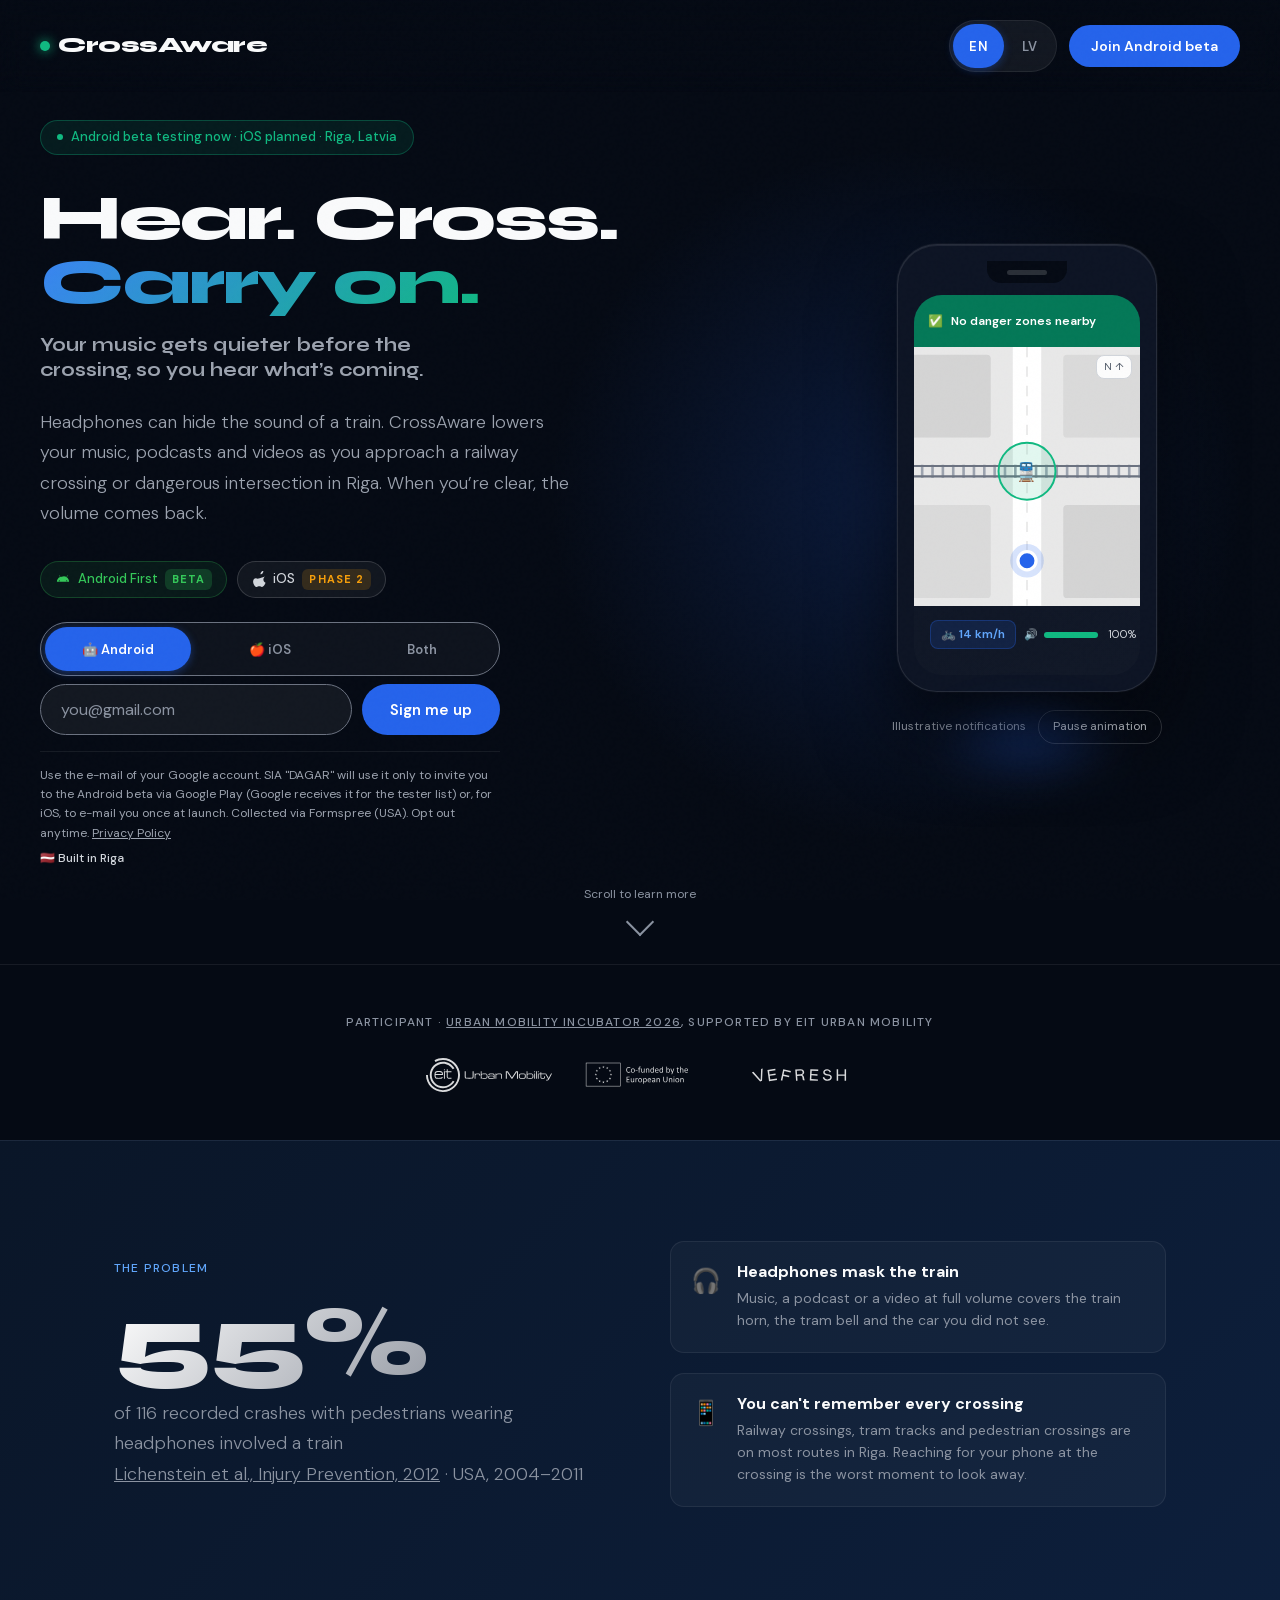
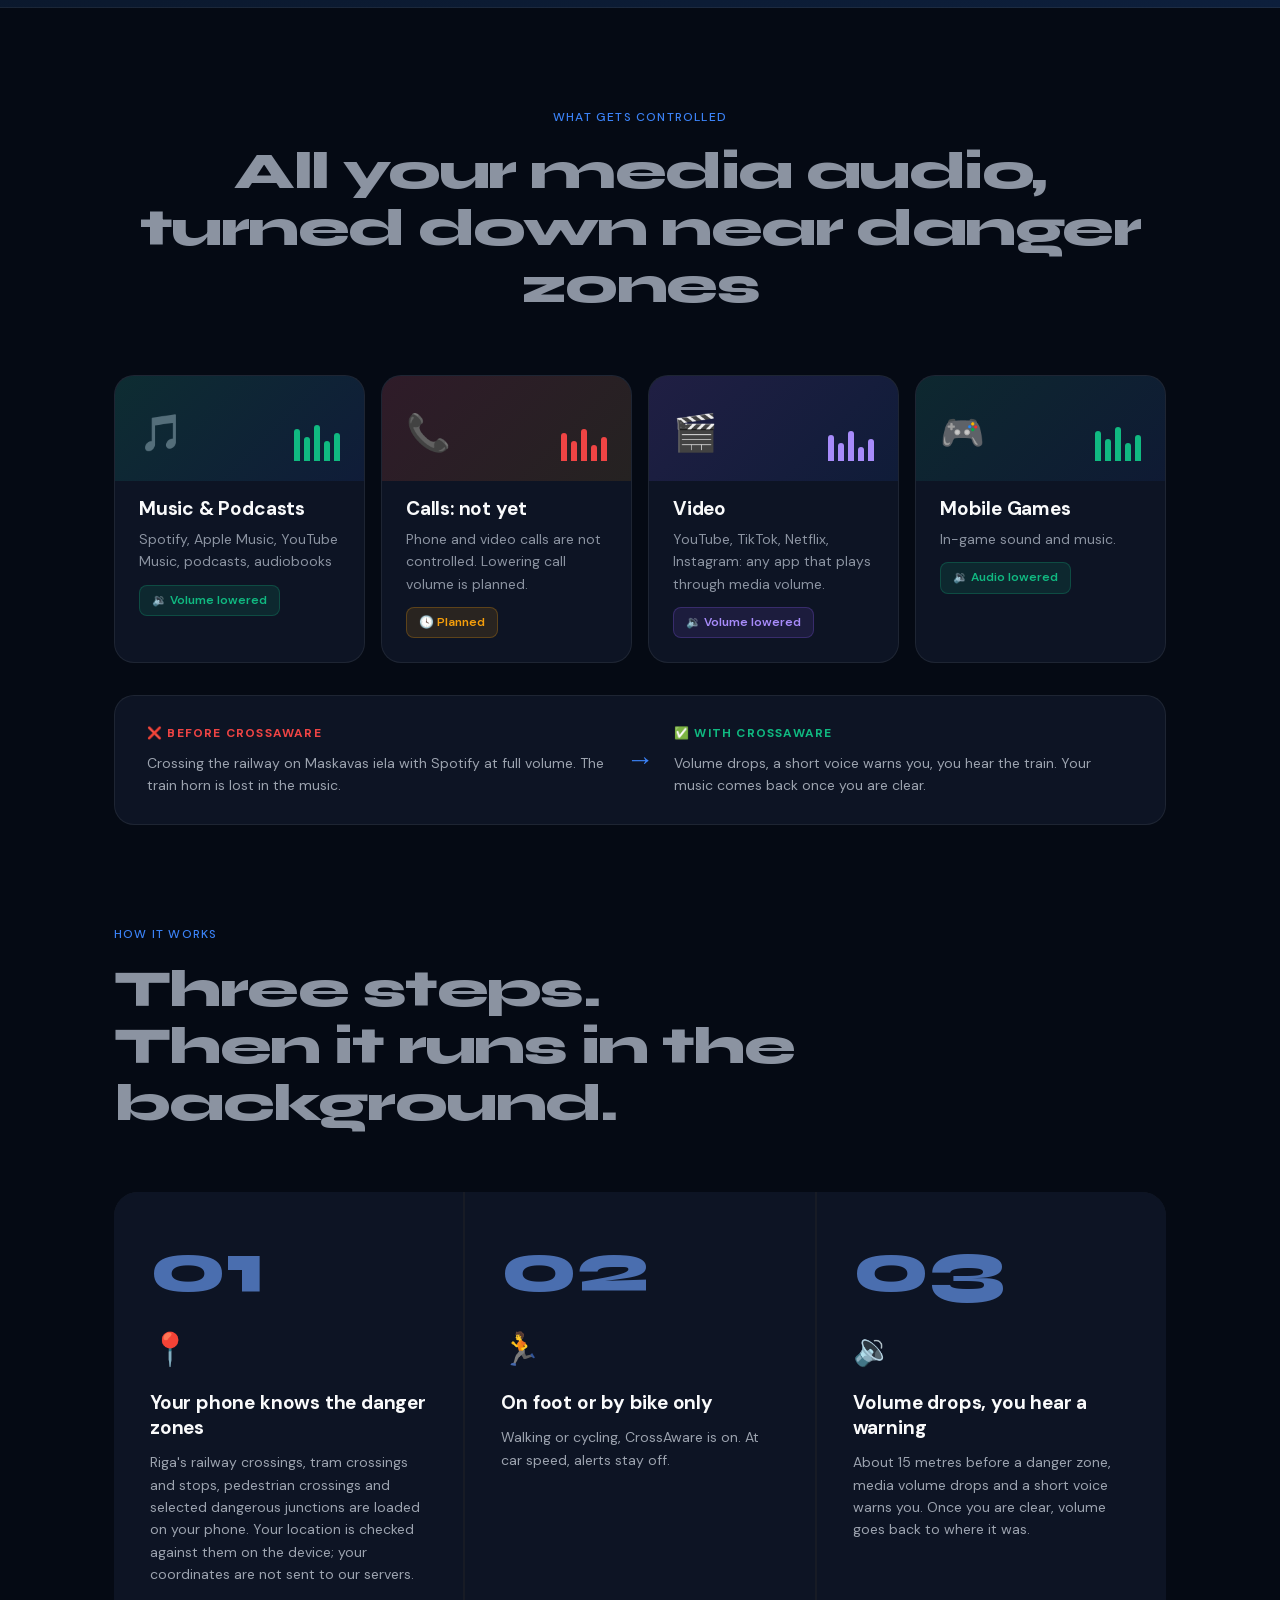
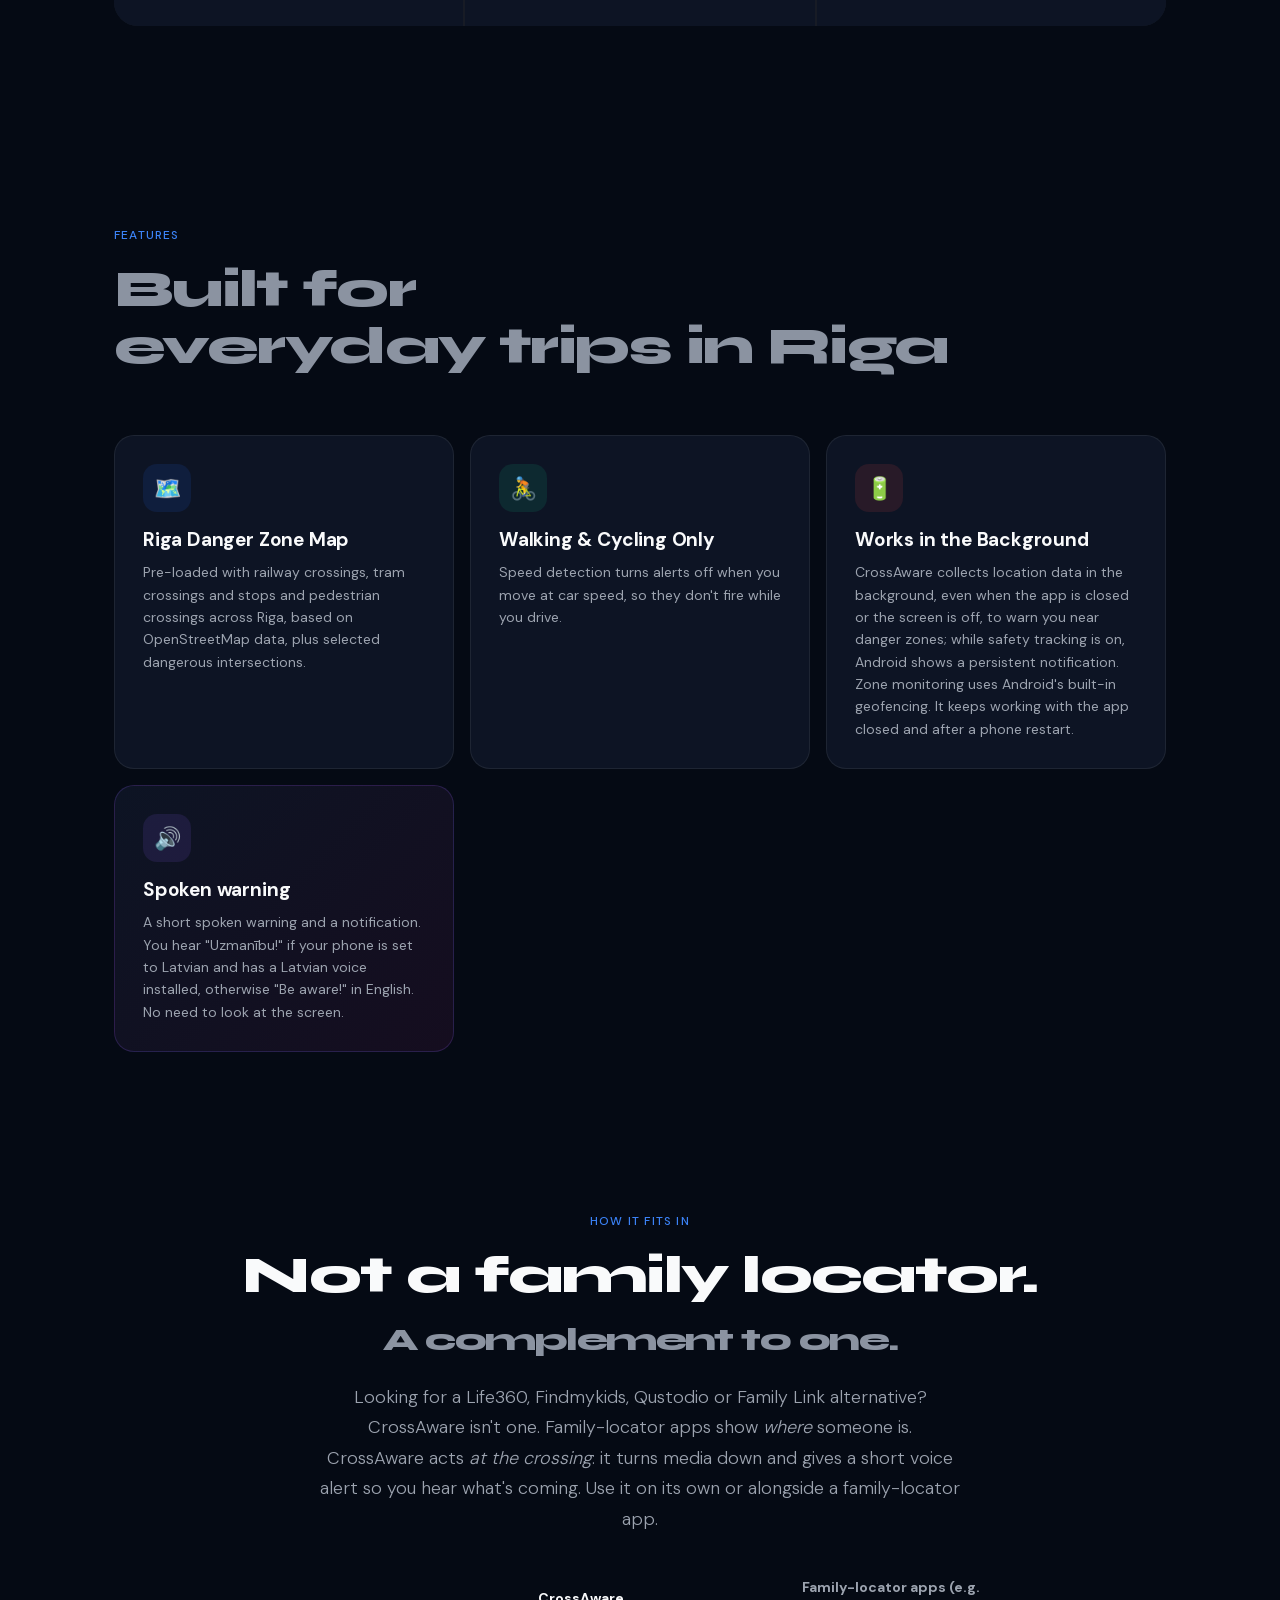
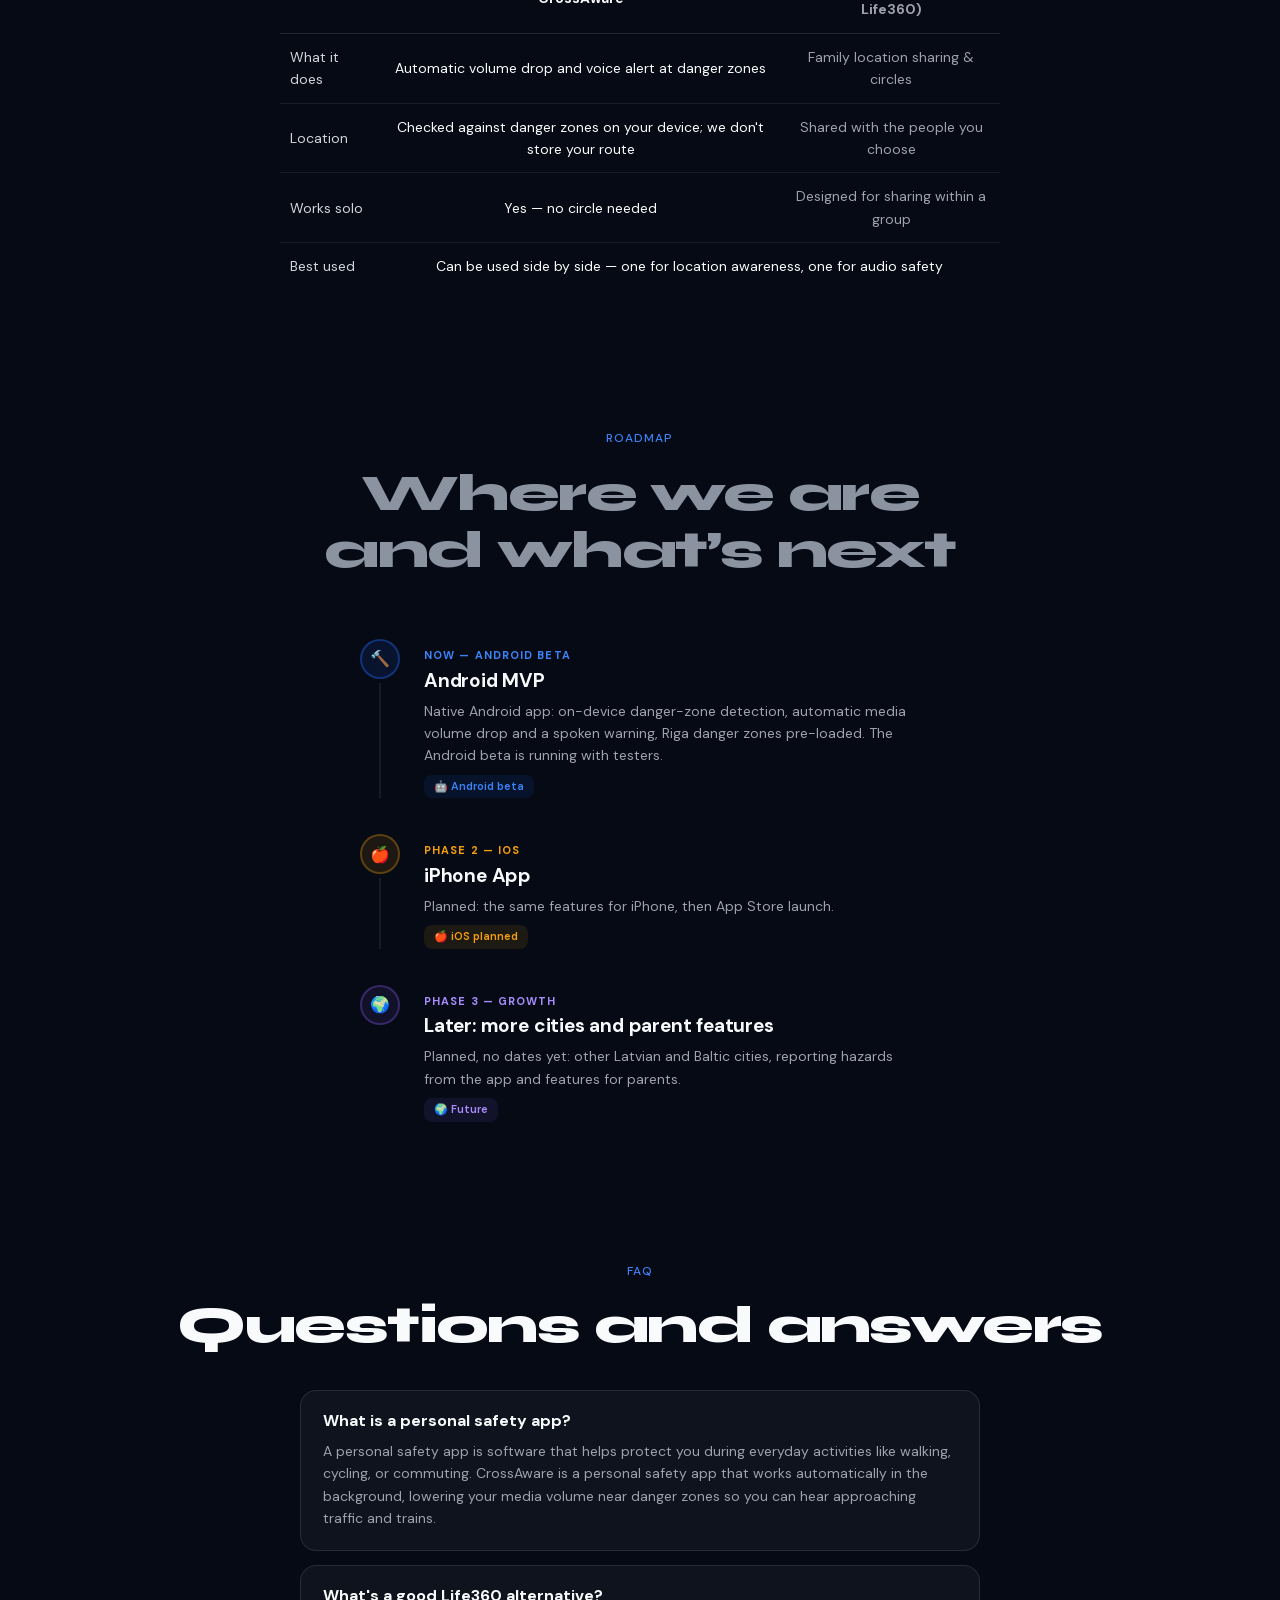
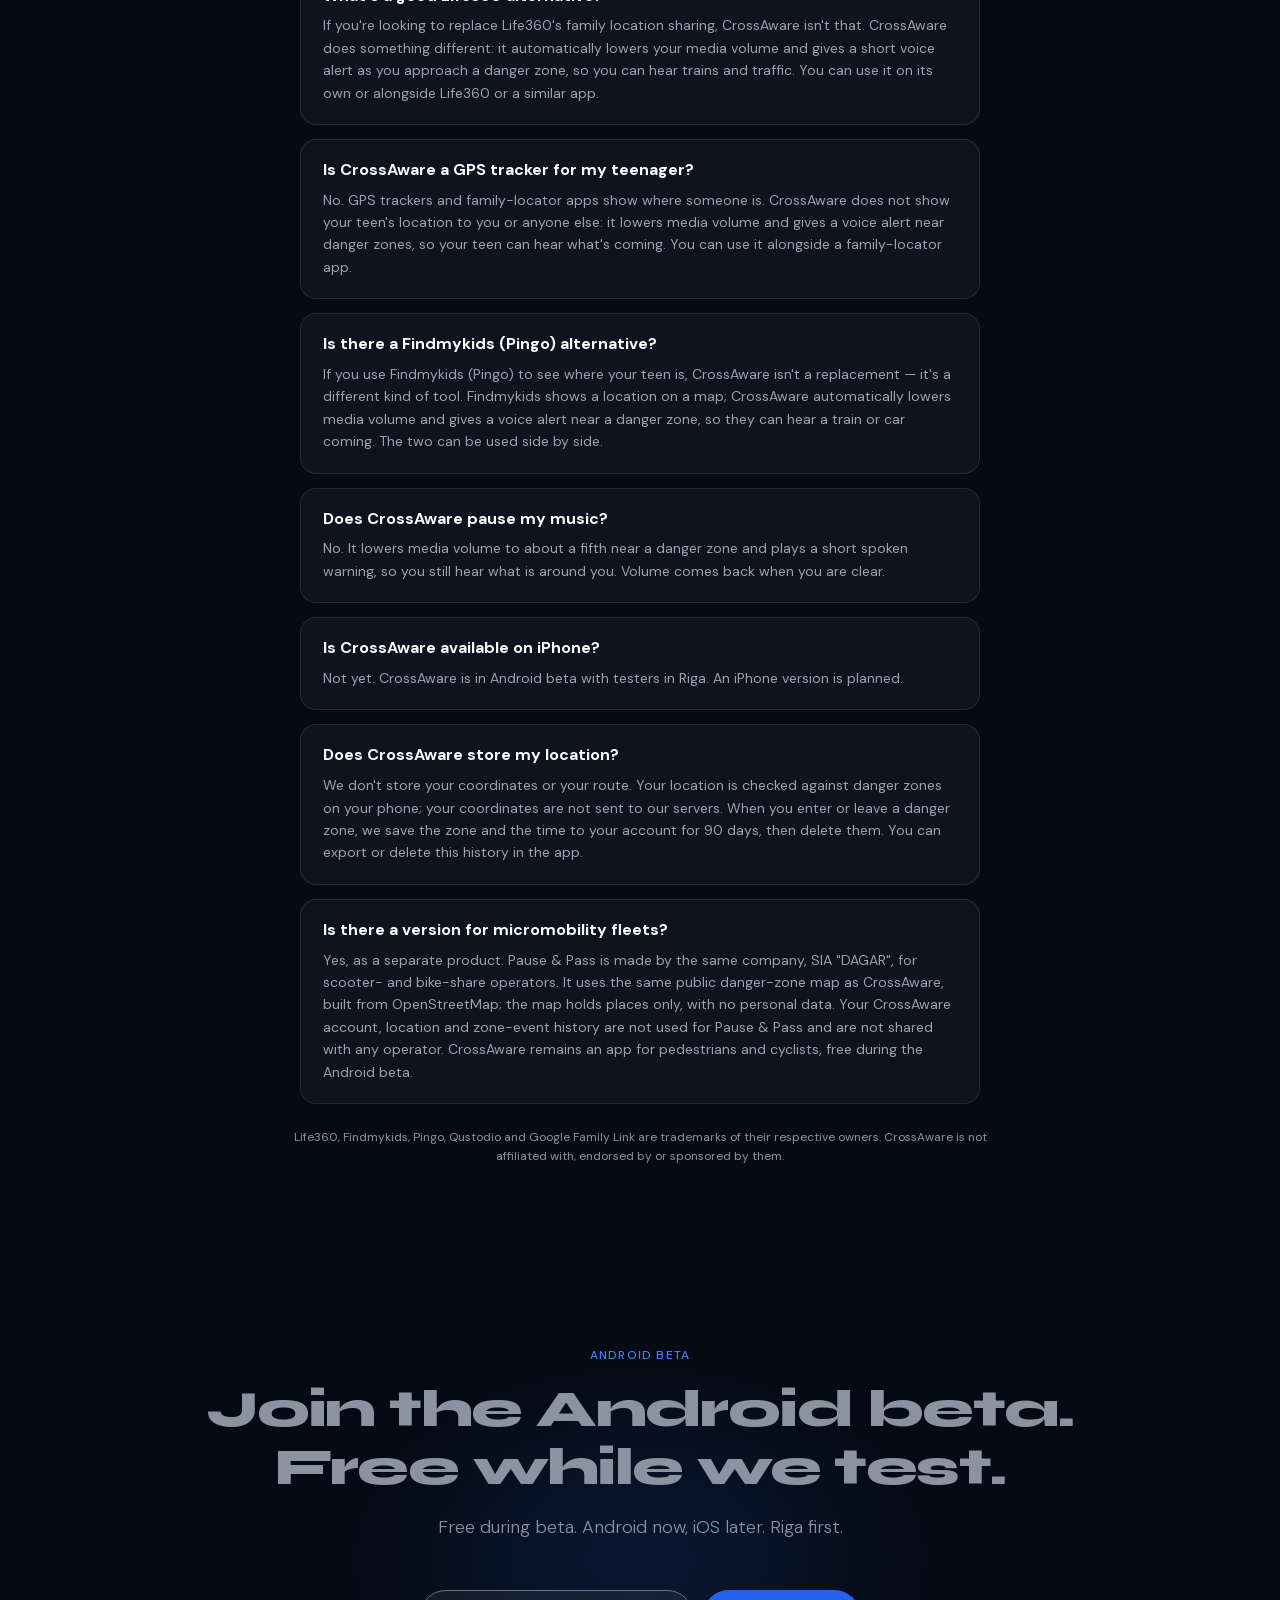
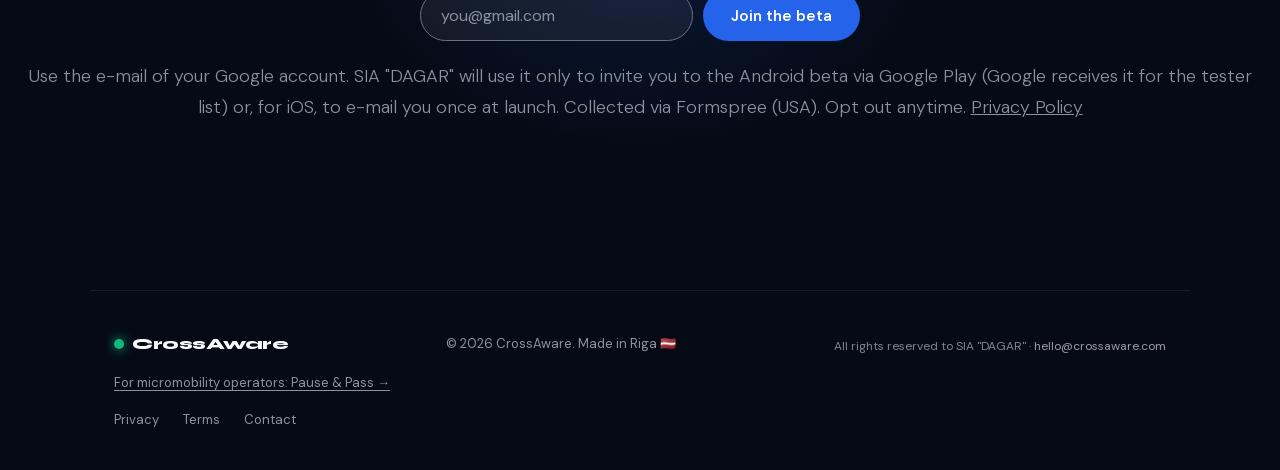
==== commit 21ae1327: "sameAs: CrossAware LinkedIn uzņēmuma profils Organization shēmā Co-Authored-By: Claude Sonnet 5.5 <n" ====
--- a/index.html
+++ b/index.html
@@ -1686,6 +1686,7 @@
   "logo": "https://crossaware.com/og-image.png",
   "email": "hello@crossaware.com",
   "contactPoint": { "@type": "ContactPoint", "contactType": "customer service", "email": "hello@crossaware.com" },
+  "sameAs": ["https://www.linkedin.com/company/145343857/"],
   "foundingLocation": {
     "@type": "Place",
     "name": "Riga, Latvia"
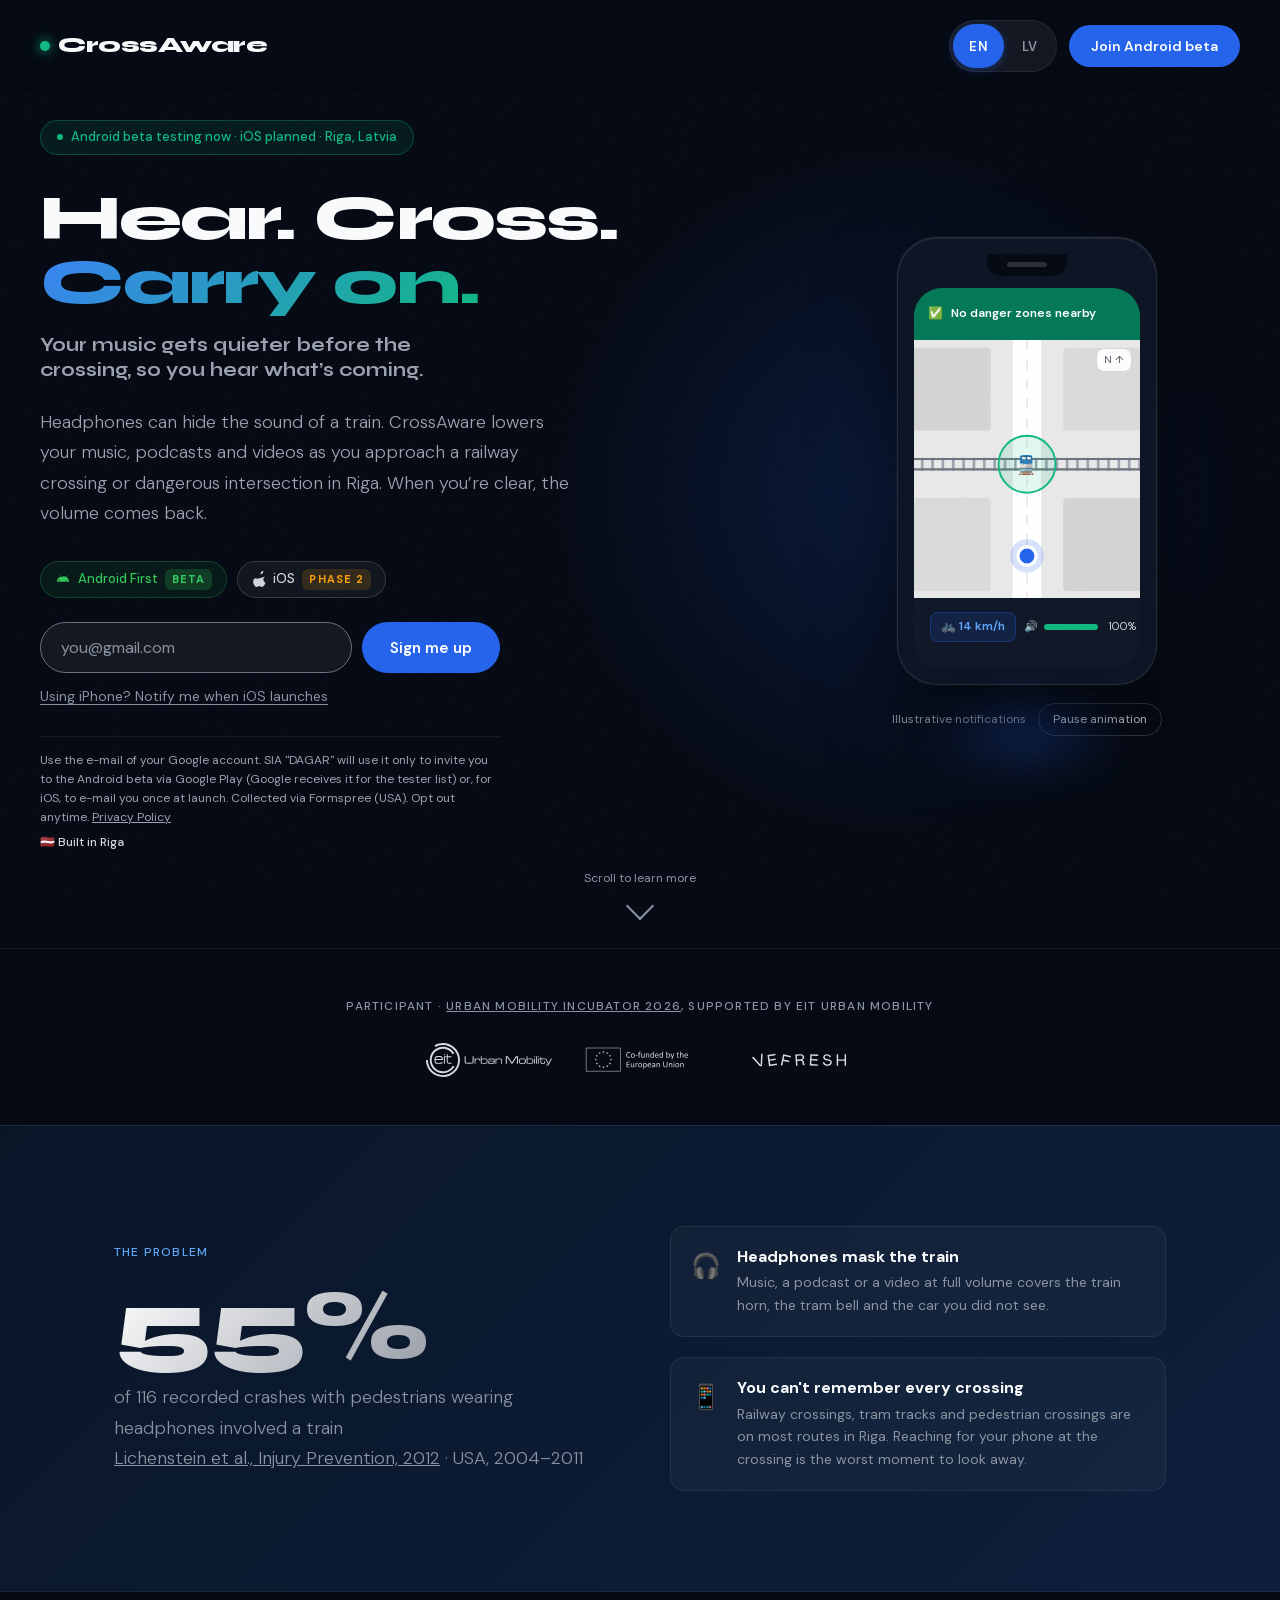
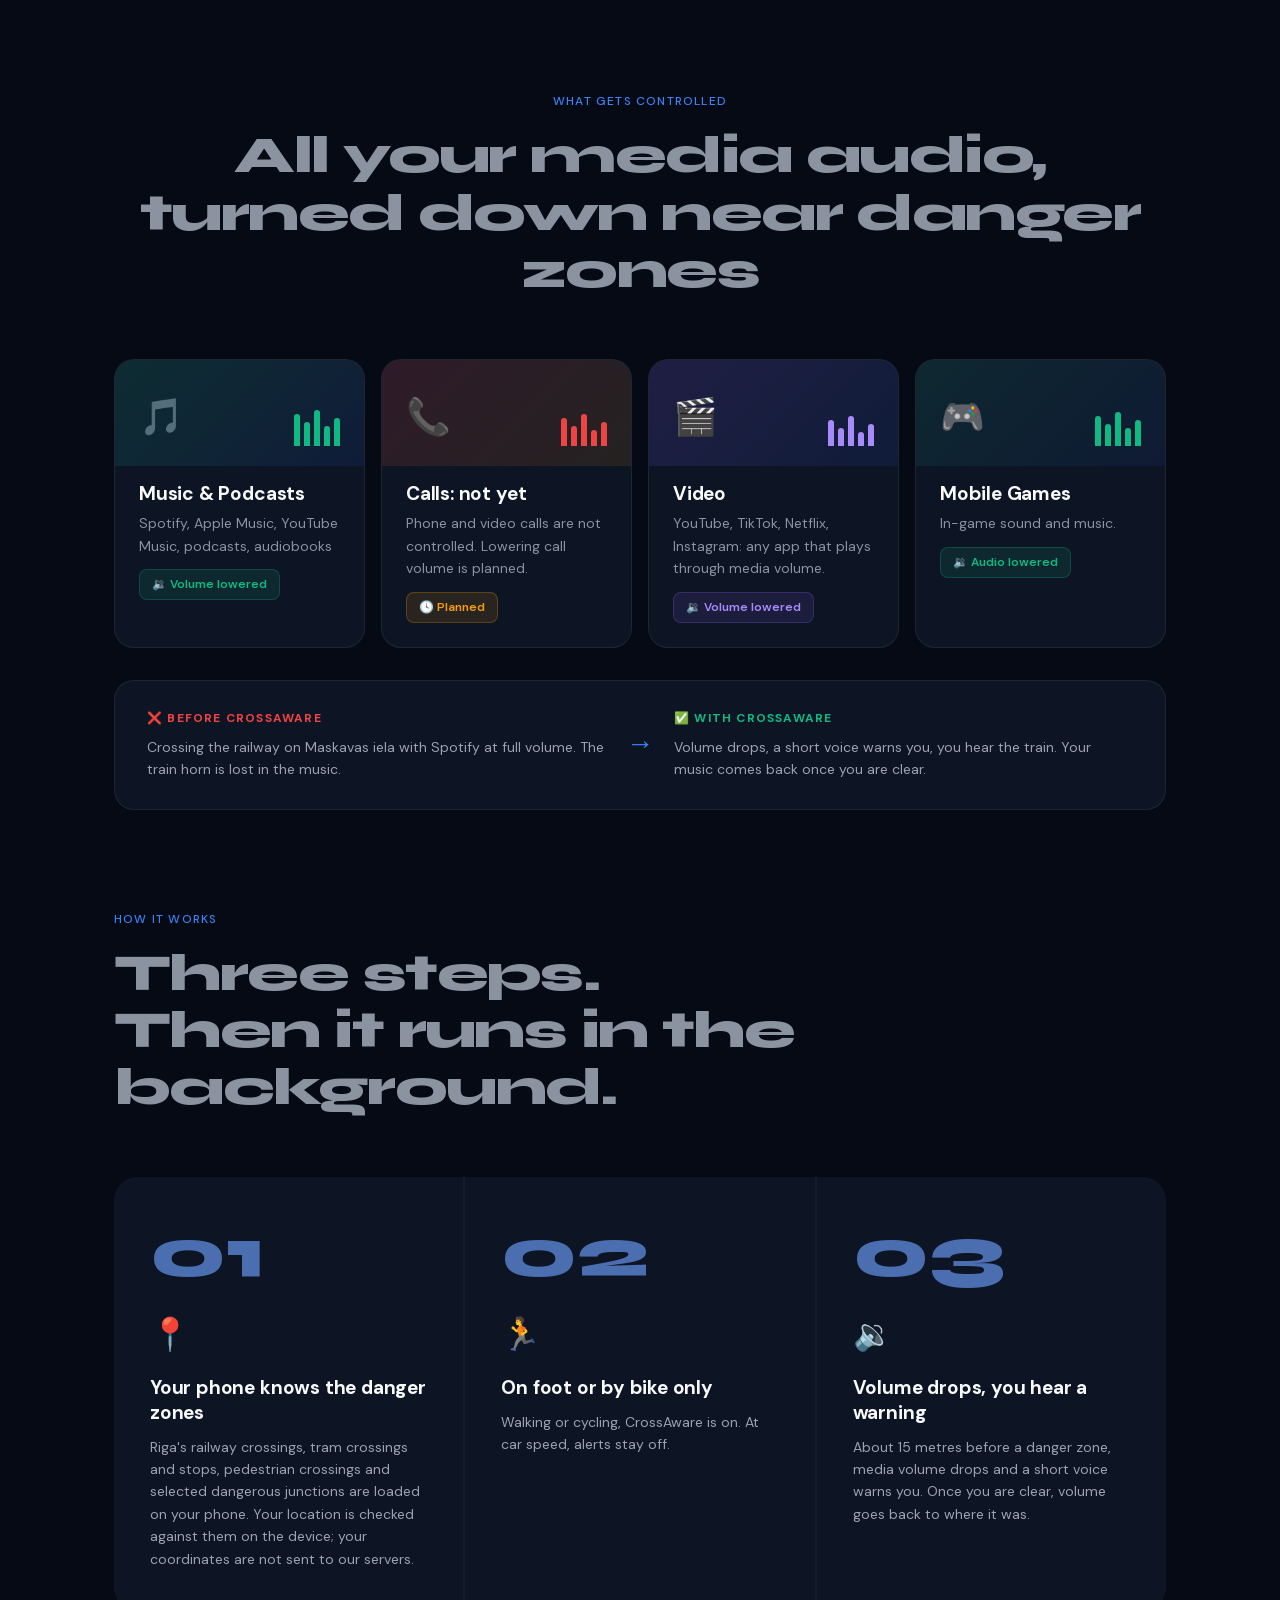
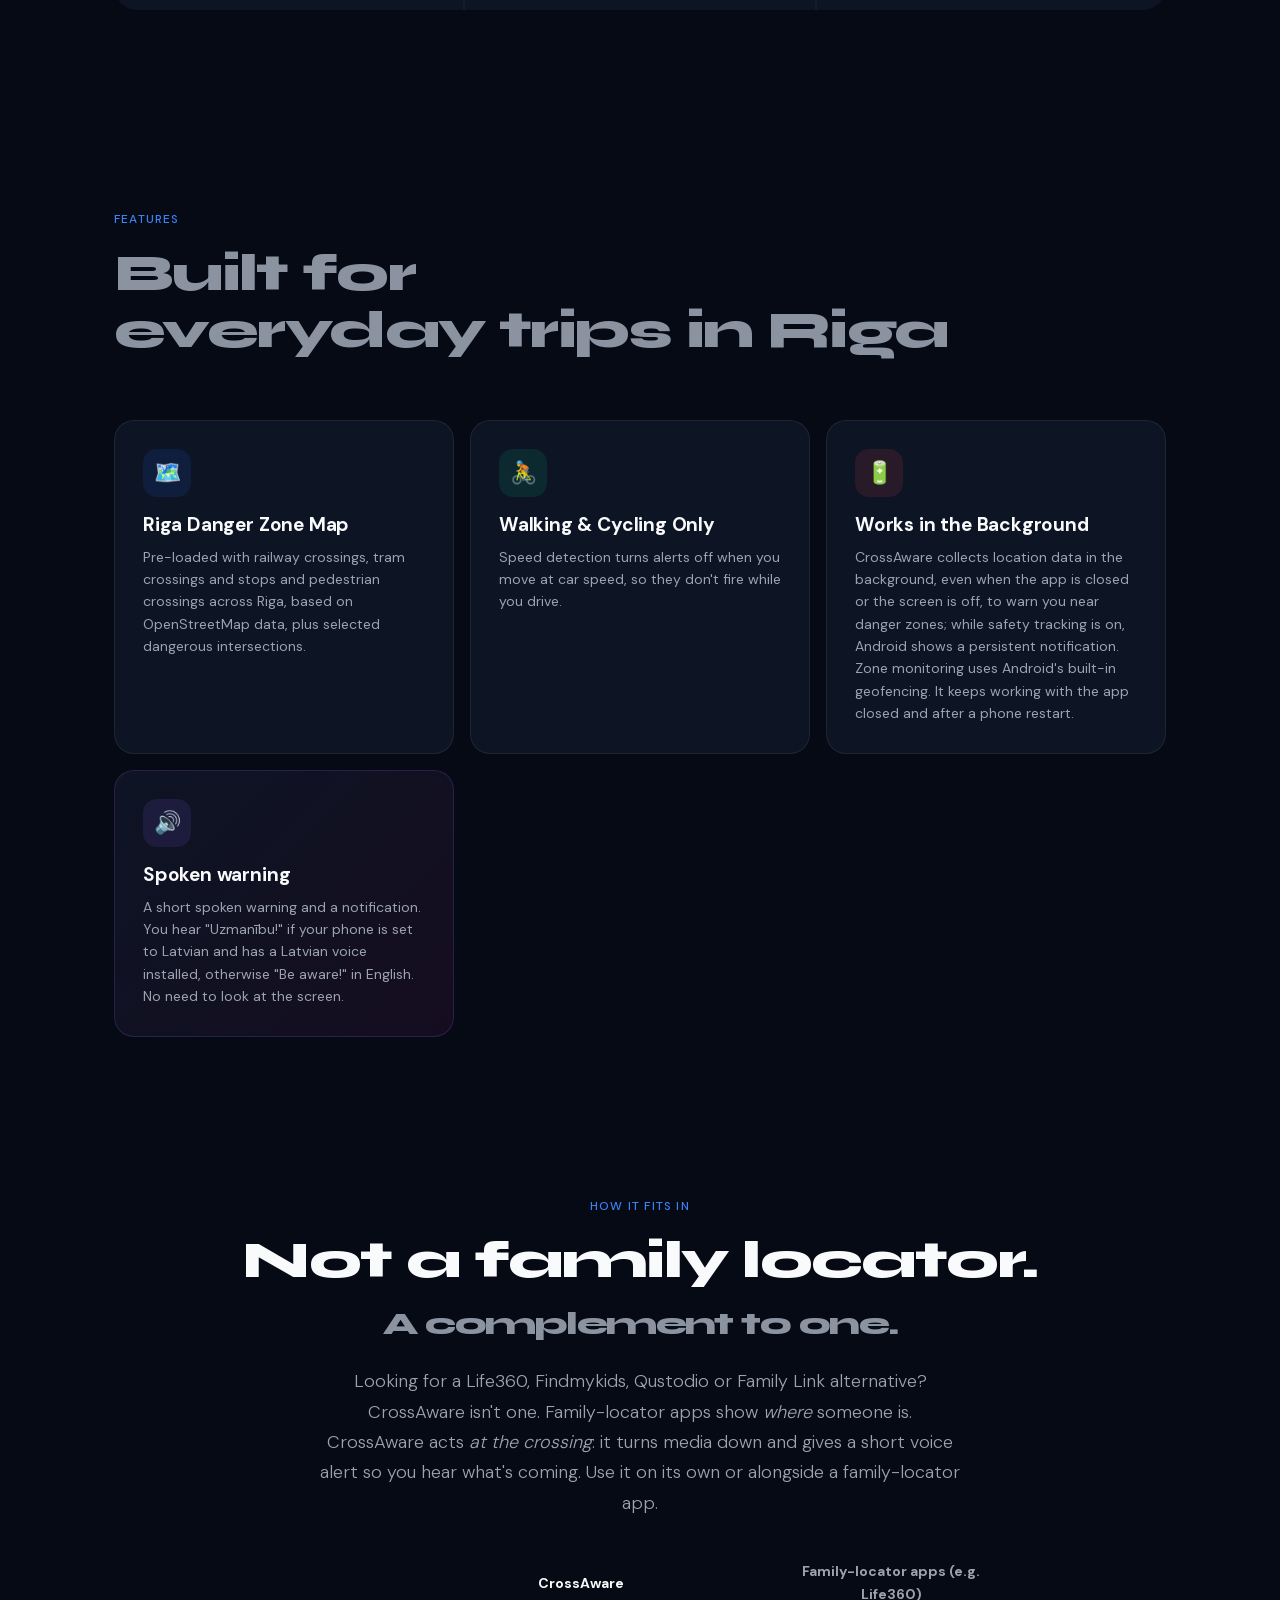
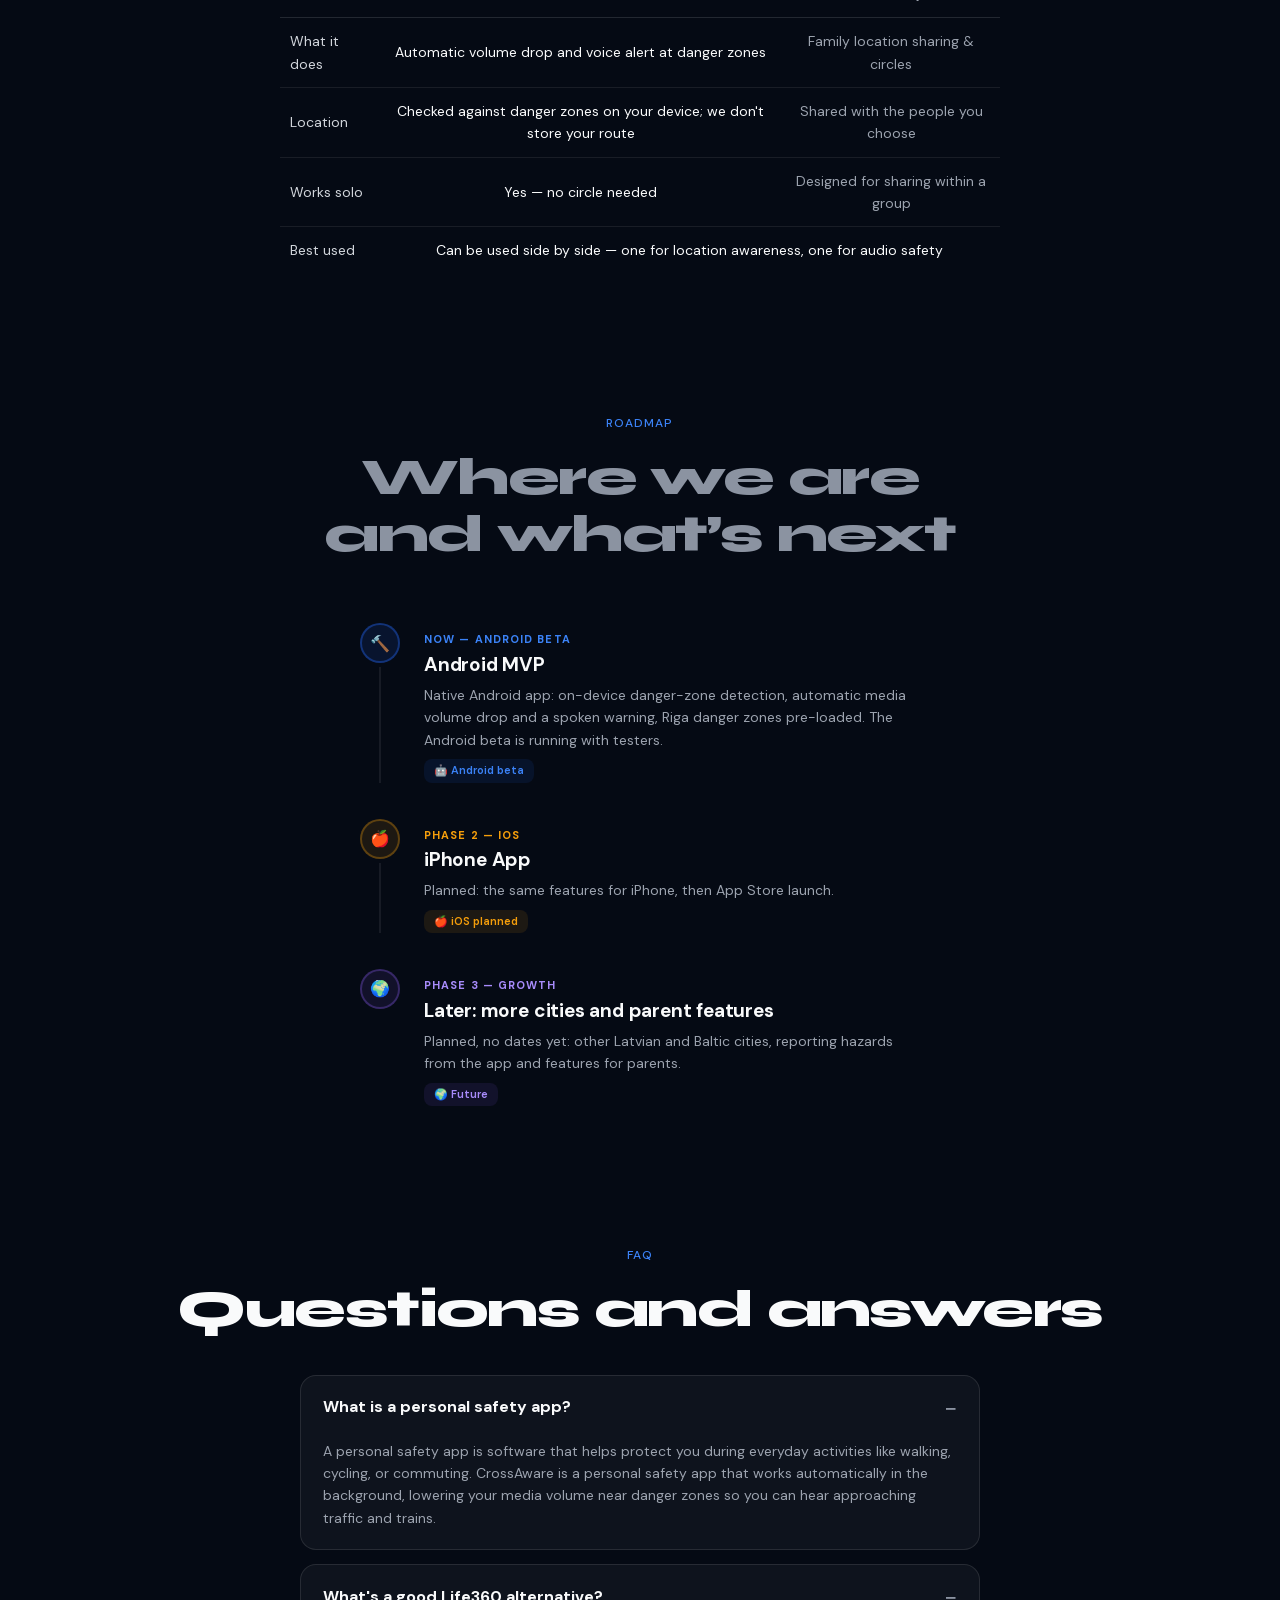
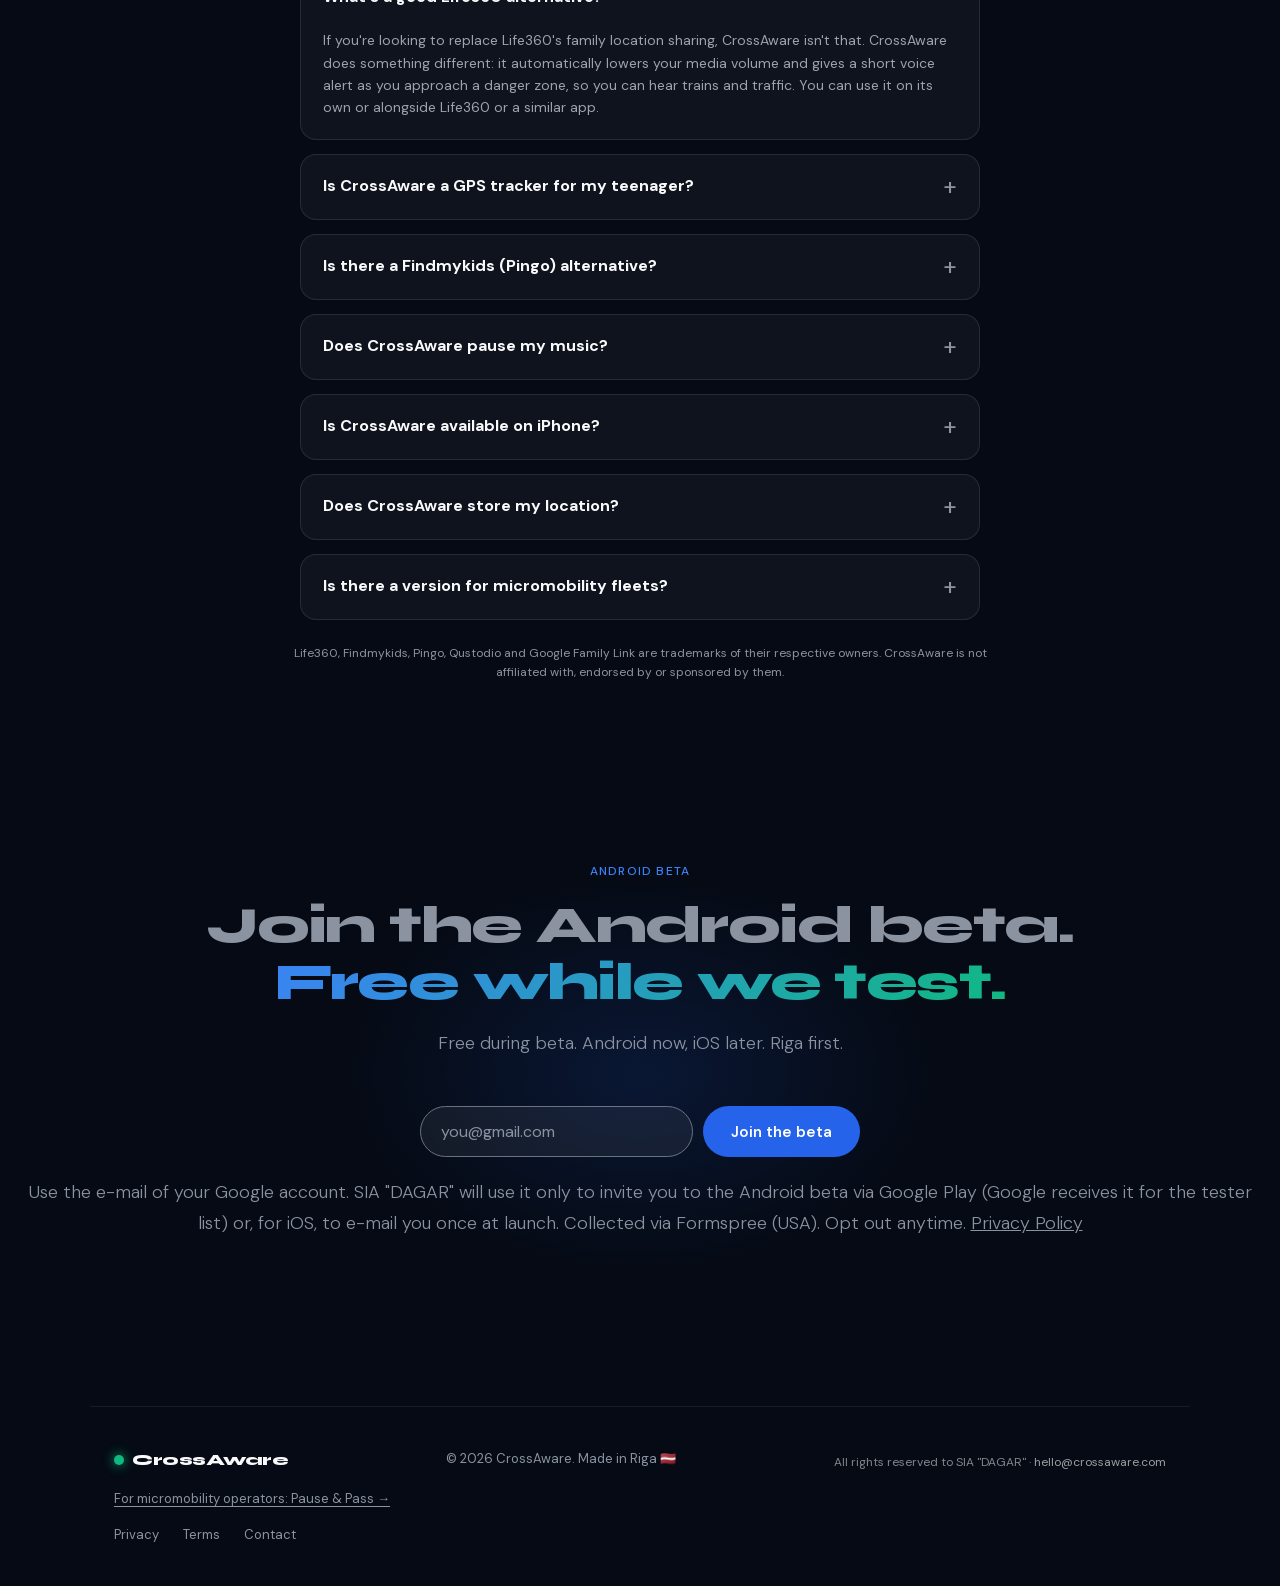
==== commit 612e1d3b: "Hero: iOS as quiet link instead of platform selector; FAQ accordion; final CTA gradient line Co-Auth" ====
--- a/index.html
+++ b/index.html
@@ -261,6 +261,52 @@
 
   .plat-btn:hover:not(.active) { color: #fff; }
 
+  .ios-link {
+    display: inline-block;
+    background: none;
+    border: 0;
+    padding: 12px 0;
+    min-height: 44px;
+    color: var(--muted);
+    font: inherit;
+    font-size: var(--fs-sm, 14px);
+    text-decoration: underline;
+    text-underline-offset: 3px;
+    cursor: pointer;
+  }
+  .ios-link:hover { color: #fff; }
+  .ios-link[aria-pressed="true"] { color: var(--green); text-decoration: none; }
+
+  .grad-text {
+    background: linear-gradient(135deg, var(--blue-light), var(--green));
+    -webkit-background-clip: text;
+    -webkit-text-fill-color: transparent;
+    background-clip: text;
+  }
+
+  /* FAQ accordion */
+  .faq-item {
+    background: rgba(255,255,255,0.04);
+    border: 1px solid rgba(255,255,255,0.1);
+    border-radius: 16px;
+  }
+  .faq-item summary {
+    display: flex;
+    align-items: center;
+    justify-content: space-between;
+    gap: 16px;
+    min-height: 44px;
+    padding: 20px 22px;
+    cursor: pointer;
+    list-style: none;
+  }
+  .faq-item summary::-webkit-details-marker { display: none; }
+  .faq-item summary::after { content: '+'; flex: none; font-size: 24px; line-height: 1; color: var(--muted); }
+  .faq-item[open] summary::after { content: '\2212'; }
+  .faq-item summary:focus-visible { outline: 2px solid var(--blue-light); outline-offset: 2px; border-radius: 16px; }
+  .faq-item h3 { font-size: var(--fs-h4); line-height: var(--lh-snug); margin: 0; }
+  .faq-item p { color: #9CA3AF; font-size: var(--fs-body-sm); line-height: var(--lh-body); margin: 0; padding: 0 22px 20px; }
+
   /* ── Timeline section ── */
   .timeline {
     display: flex;
@@ -1245,18 +1291,13 @@
 
   <div class="hero-signup">
   <div id="waitlist">
-    <!-- Platform selector -->
-    <div class="platform-selector">
-      <button class="plat-btn active" id="platAndroid" onclick="selectPlatform('android')" data-i18n="plat_android">🤖 Android</button>
-      <button class="plat-btn" id="platIos" onclick="selectPlatform('ios')" data-i18n="plat_ios">🍎 iOS</button>
-      <button class="plat-btn" id="platBoth" onclick="selectPlatform('both')" data-i18n="plat_both">Both</button>
-    </div>
     <form action="https://formspree.io/f/xaqvbzpa" method="POST" class="waitlist-form" style="margin:8px 0 0;" onsubmit="handleSubmit1(event)">
       <label class="sr-only" for="emailInput">Email</label><input class="waitlist-input" type="email" name="email" id="emailInput" autocomplete="email" placeholder="you@gmail.com" required/>
       <input type="hidden" name="platform" id="platformInput" value="Android"/>
       <input type="hidden" name="_subject" value="CrossAware Beta — New Sign-up"/>
       <button type="submit" class="waitlist-btn" data-i18n="notify_me">Sign me up</button>
     </form>
+    <button type="button" class="ios-link" id="iosLink" onclick="toggleIos()" aria-pressed="false" data-i18n="ios_link">Using iPhone? Notify me when iOS launches</button>
   </div>
   <div class="success-msg" id="successMsg"></div>
   <div class="hero-fine">
@@ -1614,38 +1655,38 @@
   <div class="section-label" style="text-align:center" data-i18n="faq_label">FAQ</div>
   <h2 style="text-align:center;margin-bottom:36px" data-i18n="faq_h2">Questions and answers</h2>
   <div style="max-width:680px;margin:0 auto;display:flex;flex-direction:column;gap:14px">
-    <div style="background:rgba(255,255,255,0.04);border:1px solid rgba(255,255,255,0.1);border-radius:16px;padding:20px 22px">
-      <h3 style="font-size:var(--fs-h4);line-height:var(--lh-snug);margin-bottom:8px" data-i18n="faq_q1">What is a personal safety app?</h3>
-      <p style="color:#9CA3AF;font-size:var(--fs-body-sm);line-height:var(--lh-body);margin:0" data-i18n="faq_a1">A personal safety app is software that helps protect you during everyday activities like walking, cycling, or commuting. CrossAware is a personal safety app that works automatically in the background, lowering your media volume near danger zones so you can hear approaching traffic and trains.</p>
-    </div>
-    <div style="background:rgba(255,255,255,0.04);border:1px solid rgba(255,255,255,0.1);border-radius:16px;padding:20px 22px">
-      <h3 style="font-size:var(--fs-h4);line-height:var(--lh-snug);margin-bottom:8px" data-i18n="faq_q2">What's a good Life360 alternative?</h3>
-      <p style="color:#9CA3AF;font-size:var(--fs-body-sm);line-height:var(--lh-body);margin:0" data-i18n="faq_a2">If you're looking to replace Life360's family location sharing, CrossAware isn't that. CrossAware does something different: it automatically lowers your media volume and gives a short voice alert as you approach a danger zone, so you can hear trains and traffic. You can use it on its own or alongside Life360 or a similar app.</p>
-    </div>
-    <div style="background:rgba(255,255,255,0.04);border:1px solid rgba(255,255,255,0.1);border-radius:16px;padding:20px 22px">
-      <h3 style="font-size:var(--fs-h4);line-height:var(--lh-snug);margin-bottom:8px" data-i18n="faq_q3">Is CrossAware a GPS tracker for my teenager?</h3>
-      <p style="color:#9CA3AF;font-size:var(--fs-body-sm);line-height:var(--lh-body);margin:0" data-i18n="faq_a3">No. GPS trackers and family-locator apps show where someone is. CrossAware does not show your teen's location to you or anyone else: it lowers media volume and gives a voice alert near danger zones, so your teen can hear what's coming. You can use it alongside a family-locator app.</p>
-    </div>
-    <div style="background:rgba(255,255,255,0.04);border:1px solid rgba(255,255,255,0.1);border-radius:16px;padding:20px 22px">
-      <h3 style="font-size:var(--fs-h4);line-height:var(--lh-snug);margin-bottom:8px" data-i18n="faq_q4">Is there a Findmykids (Pingo) alternative?</h3>
-      <p style="color:#9CA3AF;font-size:var(--fs-body-sm);line-height:var(--lh-body);margin:0" data-i18n="faq_a4">If you use Findmykids (Pingo) to see where your teen is, CrossAware isn't a replacement — it's a different kind of tool. Findmykids shows a location on a map; CrossAware automatically lowers media volume and gives a voice alert near a danger zone, so they can hear a train or car coming. The two can be used side by side.</p>
-    </div>
-    <div style="background:rgba(255,255,255,0.04);border:1px solid rgba(255,255,255,0.1);border-radius:16px;padding:20px 22px">
-      <h3 style="font-size:var(--fs-h4);line-height:var(--lh-snug);margin-bottom:8px" data-i18n="faq_q5">Does CrossAware pause my music?</h3>
-      <p style="color:#9CA3AF;font-size:var(--fs-body-sm);line-height:var(--lh-body);margin:0" data-i18n="faq_a5">No. It lowers media volume to about a fifth near a danger zone and plays a short spoken warning, so you still hear what is around you. Volume comes back when you are clear.</p>
-    </div>
-    <div style="background:rgba(255,255,255,0.04);border:1px solid rgba(255,255,255,0.1);border-radius:16px;padding:20px 22px">
-      <h3 style="font-size:var(--fs-h4);line-height:var(--lh-snug);margin-bottom:8px" data-i18n="faq_q6">Is CrossAware available on iPhone?</h3>
-      <p style="color:#9CA3AF;font-size:var(--fs-body-sm);line-height:var(--lh-body);margin:0" data-i18n="faq_a6">Not yet. CrossAware is in Android beta with testers in Riga. An iPhone version is planned.</p>
-    </div>
-    <div style="background:rgba(255,255,255,0.04);border:1px solid rgba(255,255,255,0.1);border-radius:16px;padding:20px 22px">
-      <h3 style="font-size:var(--fs-h4);line-height:var(--lh-snug);margin-bottom:8px" data-i18n="faq_q7">Does CrossAware store my location?</h3>
-      <p style="color:#9CA3AF;font-size:var(--fs-body-sm);line-height:var(--lh-body);margin:0" data-i18n="faq_a7">We don't store your coordinates or your route. Your location is checked against danger zones on your phone; your coordinates are not sent to our servers. When you enter or leave a danger zone, we save the zone and the time to your account for 90 days, then delete them. You can export or delete this history in the app.</p>
-    </div>
-    <div style="background:rgba(255,255,255,0.04);border:1px solid rgba(255,255,255,0.1);border-radius:16px;padding:20px 22px">
-      <h3 style="font-size:var(--fs-h4);line-height:var(--lh-snug);margin-bottom:8px" data-i18n="faq_q8">Is there a version for micromobility fleets?</h3>
-      <p style="color:#9CA3AF;font-size:var(--fs-body-sm);line-height:var(--lh-body);margin:0" data-i18n="faq_a8">Yes, as a separate product. Pause &amp; Pass is made by the same company, SIA "DAGAR", for scooter- and bike-share operators. It uses the same public danger-zone map as CrossAware, built from OpenStreetMap; the map holds places only, with no personal data. Your CrossAware account, location and zone-event history are not used for Pause &amp; Pass and are not shared with any operator. CrossAware remains an app for pedestrians and cyclists, free during the Android beta.</p>
-    </div>
+    <details class="faq-item" open>
+      <summary><h3 data-i18n="faq_q1">What is a personal safety app?</h3></summary>
+      <p data-i18n="faq_a1">A personal safety app is software that helps protect you during everyday activities like walking, cycling, or commuting. CrossAware is a personal safety app that works automatically in the background, lowering your media volume near danger zones so you can hear approaching traffic and trains.</p>
+    </details>
+    <details class="faq-item" open>
+      <summary><h3 data-i18n="faq_q2">What's a good Life360 alternative?</h3></summary>
+      <p data-i18n="faq_a2">If you're looking to replace Life360's family location sharing, CrossAware isn't that. CrossAware does something different: it automatically lowers your media volume and gives a short voice alert as you approach a danger zone, so you can hear trains and traffic. You can use it on its own or alongside Life360 or a similar app.</p>
+    </details>
+    <details class="faq-item">
+      <summary><h3 data-i18n="faq_q3">Is CrossAware a GPS tracker for my teenager?</h3></summary>
+      <p data-i18n="faq_a3">No. GPS trackers and family-locator apps show where someone is. CrossAware does not show your teen's location to you or anyone else: it lowers media volume and gives a voice alert near danger zones, so your teen can hear what's coming. You can use it alongside a family-locator app.</p>
+    </details>
+    <details class="faq-item">
+      <summary><h3 data-i18n="faq_q4">Is there a Findmykids (Pingo) alternative?</h3></summary>
+      <p data-i18n="faq_a4">If you use Findmykids (Pingo) to see where your teen is, CrossAware isn't a replacement — it's a different kind of tool. Findmykids shows a location on a map; CrossAware automatically lowers media volume and gives a voice alert near a danger zone, so they can hear a train or car coming. The two can be used side by side.</p>
+    </details>
+    <details class="faq-item">
+      <summary><h3 data-i18n="faq_q5">Does CrossAware pause my music?</h3></summary>
+      <p data-i18n="faq_a5">No. It lowers media volume to about a fifth near a danger zone and plays a short spoken warning, so you still hear what is around you. Volume comes back when you are clear.</p>
+    </details>
+    <details class="faq-item">
+      <summary><h3 data-i18n="faq_q6">Is CrossAware available on iPhone?</h3></summary>
+      <p data-i18n="faq_a6">Not yet. CrossAware is in Android beta with testers in Riga. An iPhone version is planned.</p>
+    </details>
+    <details class="faq-item">
+      <summary><h3 data-i18n="faq_q7">Does CrossAware store my location?</h3></summary>
+      <p data-i18n="faq_a7">We don't store your coordinates or your route. Your location is checked against danger zones on your phone; your coordinates are not sent to our servers. When you enter or leave a danger zone, we save the zone and the time to your account for 90 days, then delete them. You can export or delete this history in the app.</p>
+    </details>
+    <details class="faq-item">
+      <summary><h3 data-i18n="faq_q8">Is there a version for micromobility fleets?</h3></summary>
+      <p data-i18n="faq_a8">Yes, as a separate product. Pause &amp; Pass is made by the same company, SIA "DAGAR", for scooter- and bike-share operators. It uses the same public danger-zone map as CrossAware, built from OpenStreetMap; the map holds places only, with no personal data. Your CrossAware account, location and zone-event history are not used for Pause &amp; Pass and are not shared with any operator. CrossAware remains an app for pedestrians and cyclists, free during the Android beta.</p>
+    </details>
   </div>
   <p style="color:var(--muted);font-size:var(--fs-xs);line-height:var(--lh-body);margin:24px auto 0;max-width:720px;text-align:center" data-i18n="tm_note">Life360, Findmykids, Pingo, Qustodio and Google Family Link are trademarks of their respective owners. CrossAware is not affiliated with, endorsed by or sponsored by them.</p>
 </section>
@@ -1655,7 +1696,7 @@
 <section class="final-cta">
   <div style="position:relative;z-index:1">
     <div class="section-label reveal" style="text-align:center" data-i18n="cta_label">Android beta</div>
-    <h2 class="reveal"><span data-i18n="cta_h2a">Join the Android beta.</span><br/><span data-i18n="cta_h2b" style="color:var(--muted)">Free while we test.</span></h2>
+    <h2 class="reveal"><span data-i18n="cta_h2a">Join the Android beta.</span><br/><span data-i18n="cta_h2b" class="grad-text">Free while we test.</span></h2>
     <p class="reveal" data-i18n="cta_sub">Free during beta. Android now, iOS later. Riga first.</p>
 
     <form action="https://formspree.io/f/xaqvbzpa" method="POST" class="waitlist-form reveal" style="margin:0 auto 20px" onsubmit="handleSubmit2(event)">
@@ -1940,6 +1981,8 @@
       plat_android: '🤖 Android',
       plat_ios: '🍎 iOS',
       plat_both: 'Both',
+      ios_link: 'Using iPhone? Notify me when iOS launches',
+      ios_link_on: '✓ We\'ll notify you about iOS · switch back to Android beta',
       notify_me: "Sign me up",
       waitlist_note: "Use the e-mail of your Google account. SIA \"DAGAR\" will use it only to invite you to the Android beta via Google Play (Google receives it for the tester list) or, for iOS, to e-mail you once at launch. Collected via Formspree (USA). Opt out anytime. <a href=\"/privacy.html\" style=\"color:inherit;text-decoration:underline\">Privacy Policy</a>",
       hero_built: "🇱🇻 Built in Riga",
@@ -2075,6 +2118,8 @@
       plat_android: '🤖 Android',
       plat_ios: '🍎 iOS',
       plat_both: 'Abi',
+      ios_link: 'Izmanto iPhone? Paziņosim, kad iOS versija būs gatava',
+      ios_link_on: '✓ Paziņosim par iOS · atpakaļ uz Android beta',
       notify_me: "Pieteikties",
       waitlist_note: "Norādi sava Google konta e-pastu. SIA „DAGAR” to izmantos tikai, lai uzaicinātu tevi Android beta testā caur Google Play (Google to saņem testētāju sarakstam) vai, ja izvēlies iOS, lai vienreiz paziņotu par palaišanu. Pieteikumus apkopo Formspree (ASV). Atteikties vari jebkurā brīdī. <a href=\"/lv/privacy.html\" style=\"color:inherit;text-decoration:underline\">Privātuma politika</a>",
       hero_built: "🇱🇻 Veidots Rīgā",
@@ -2189,12 +2234,13 @@
   // ── Platform selector ─────────────────────────────────────────────────────
   let selectedPlatform = 'android';
 
-  function selectPlatform(p) {
-    selectedPlatform = p;
-    ['android','ios','both'].forEach(id => {
-      const btn = document.getElementById('plat' + id.charAt(0).toUpperCase() + id.slice(1));
-      if (btn) btn.classList.toggle('active', id === p);
-    });
+  function toggleIos() {
+    selectedPlatform = selectedPlatform === 'ios' ? 'android' : 'ios';
+    const el = document.getElementById('iosLink');
+    const key = selectedPlatform === 'ios' ? 'ios_link_on' : 'ios_link';
+    el.setAttribute('data-i18n', key);
+    el.setAttribute('aria-pressed', selectedPlatform === 'ios' ? 'true' : 'false');
+    el.textContent = translations[currentLang][key];
   }
 
 
@@ -2215,7 +2261,7 @@
     }).then(r => {
       if (!r.ok) throw new Error('HTTP ' + r.status);
       form.style.display = 'none';
-      document.querySelector('.platform-selector').style.display = 'none';
+      document.getElementById('iosLink').style.display = 'none';
       const msg = document.getElementById('successMsg');
       msg.textContent = platformLabel === 'iOS' ? (currentLang === 'lv' ? '✅ Paldies! Paziņosim, kad iOS versija būs pieejama.' : "✅ Thanks! We'll e-mail you when the iOS app launches.") : (currentLang === 'lv' ? '✅ Paldies! Gaidi beta uzaicinājumu e-pastā.' : '✅ Thanks! Watch your inbox for an Android beta invite.');
       msg.style.display = 'block';
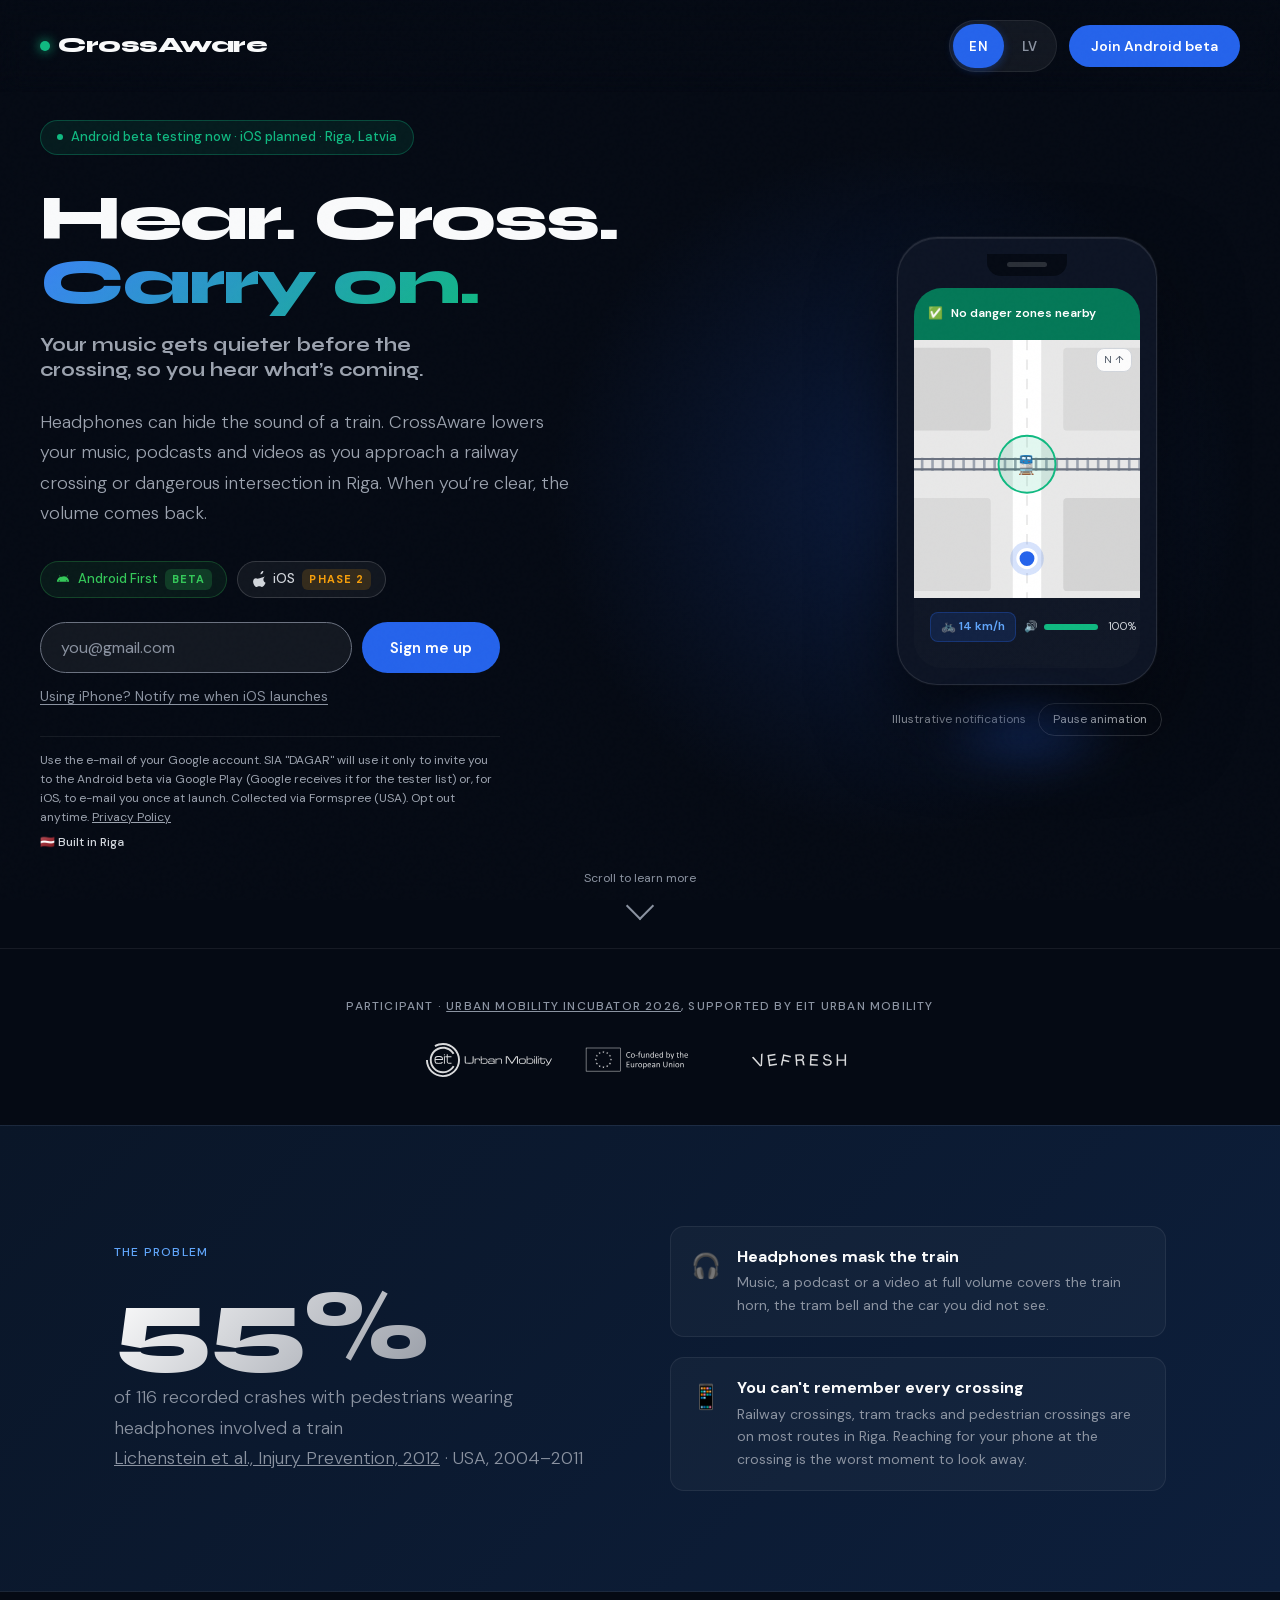
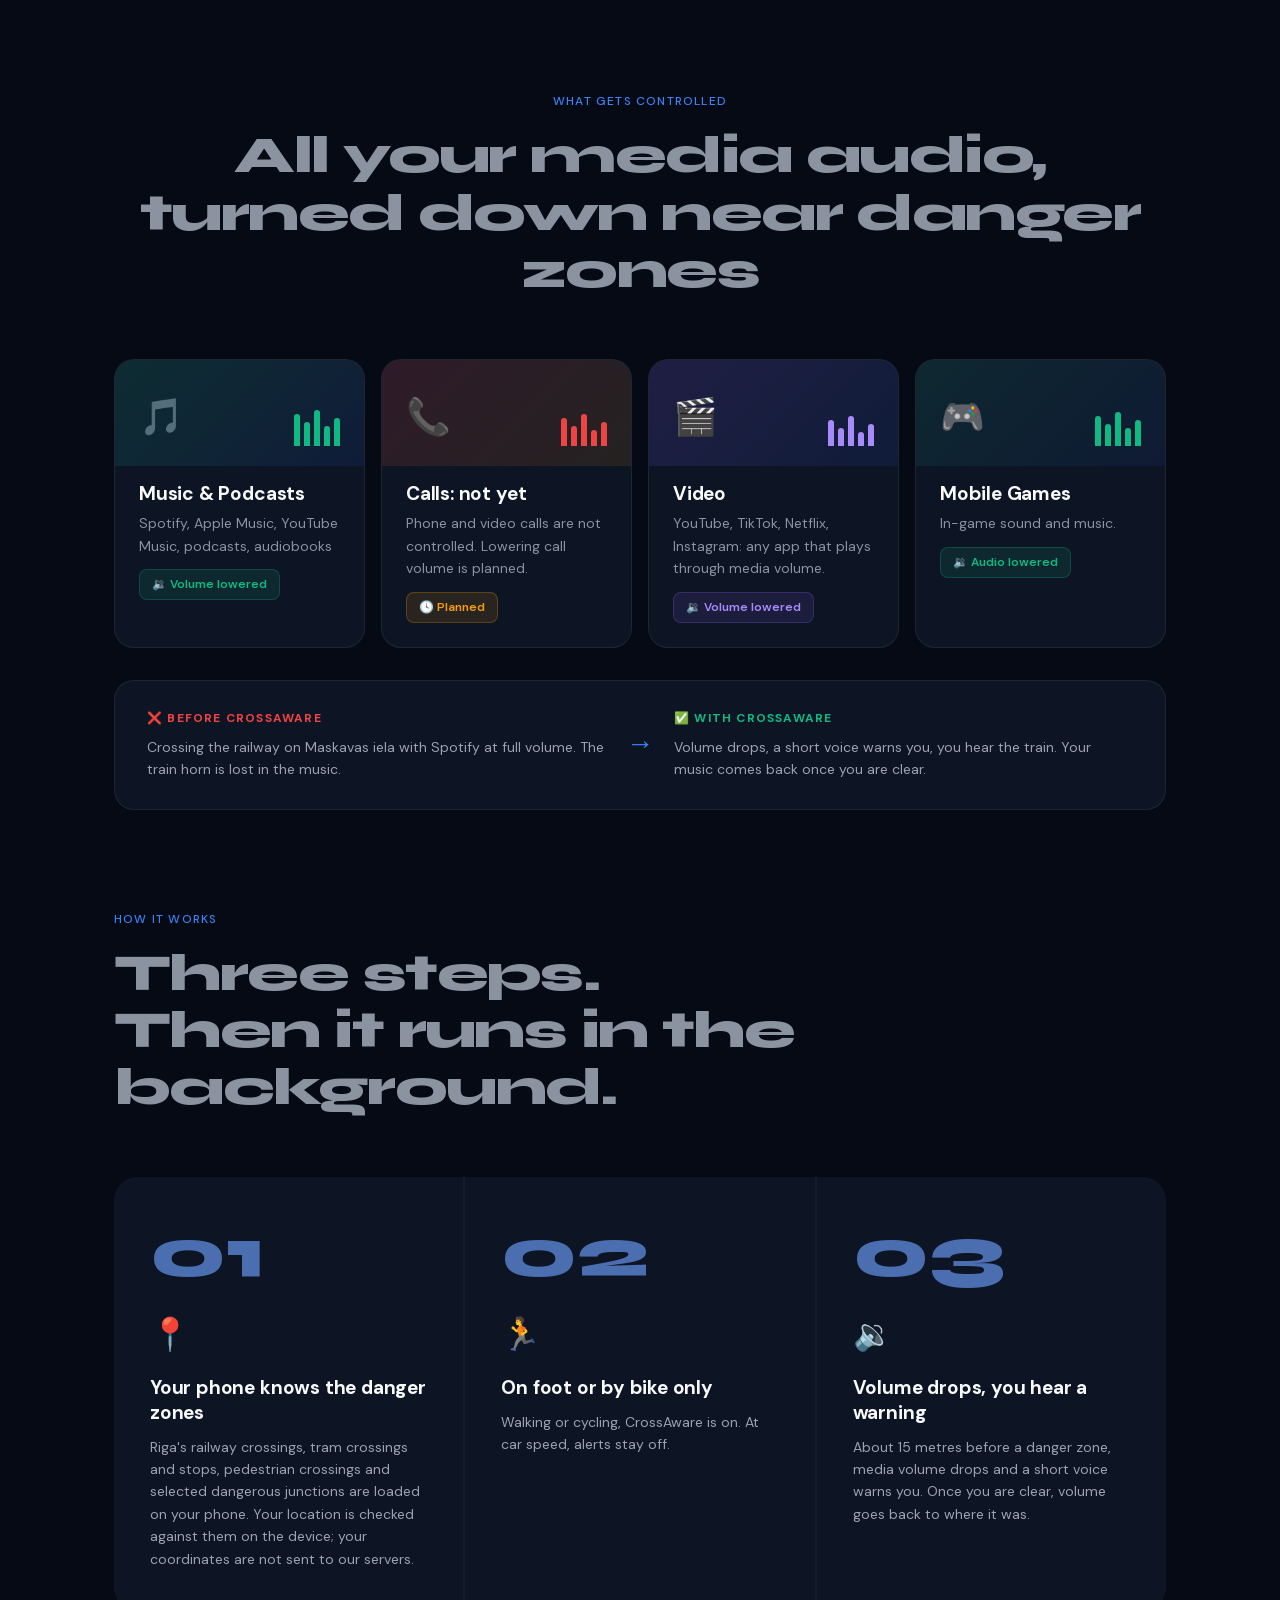
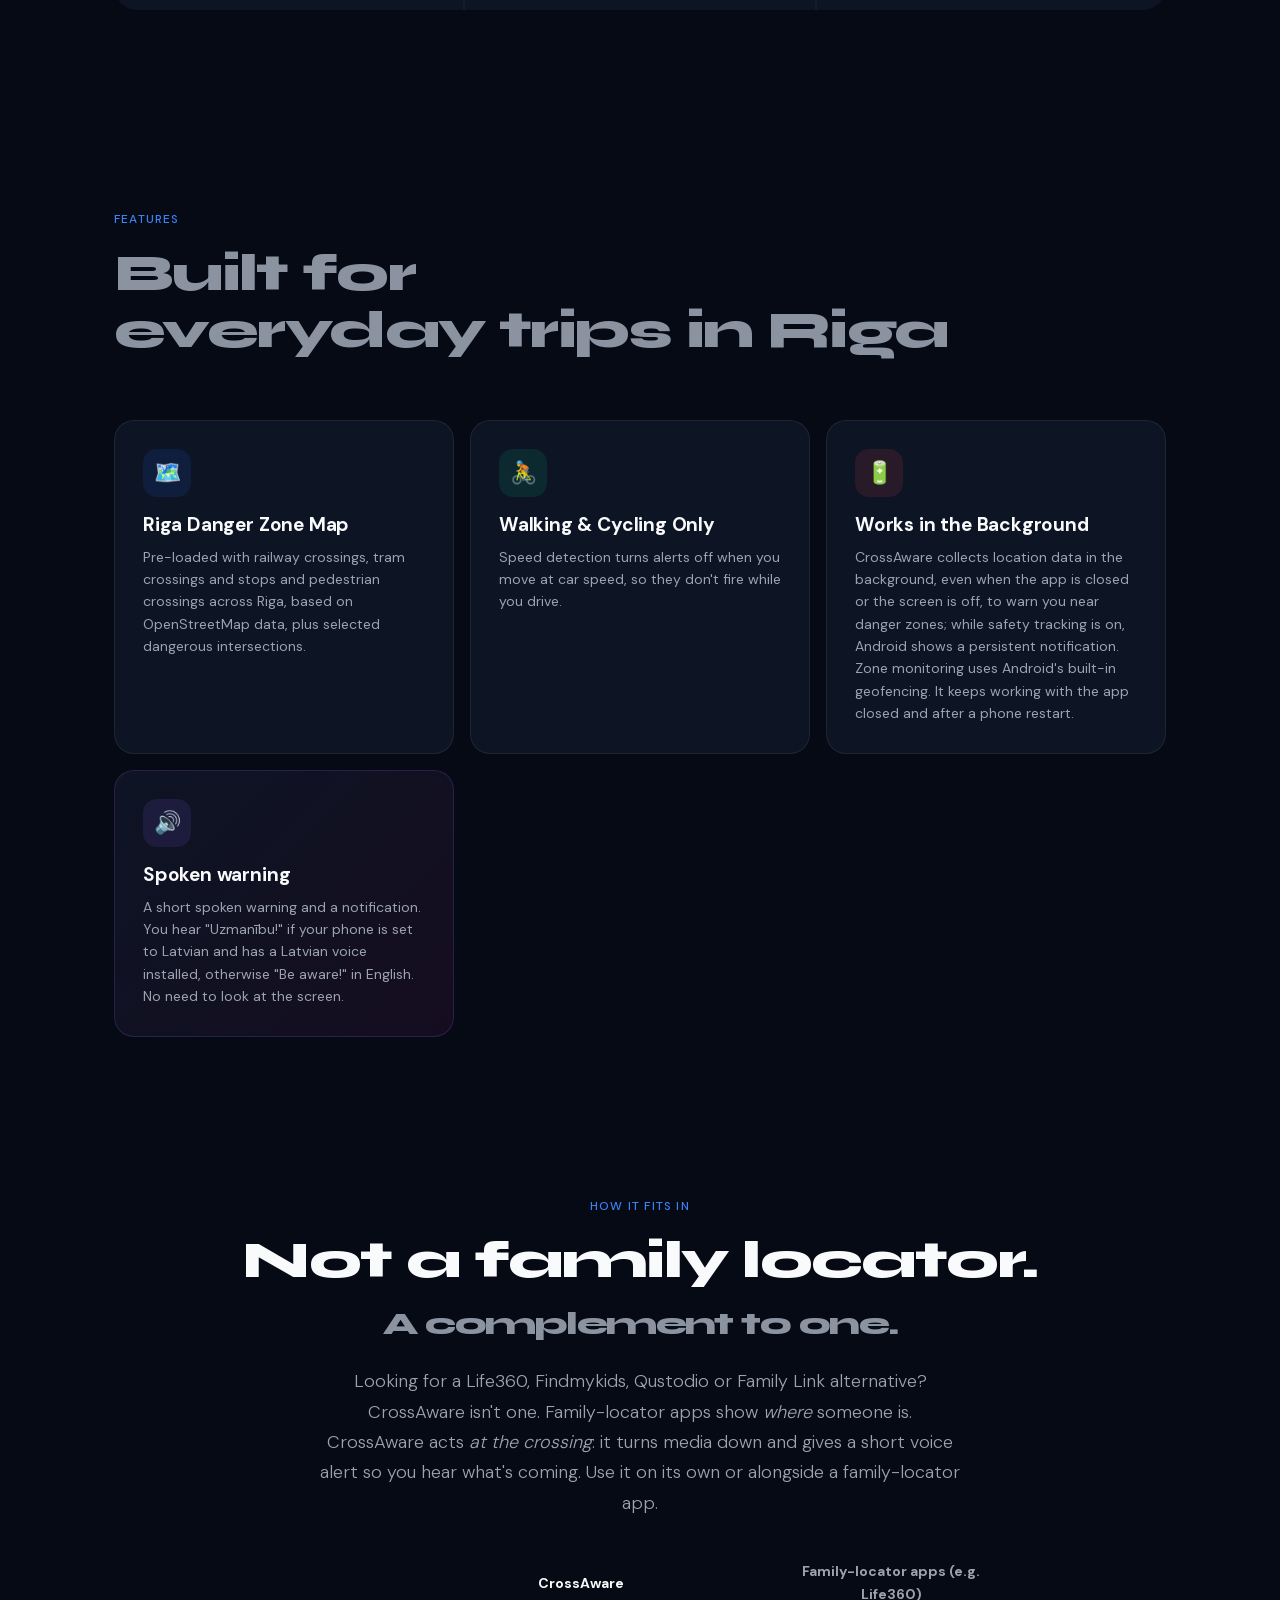
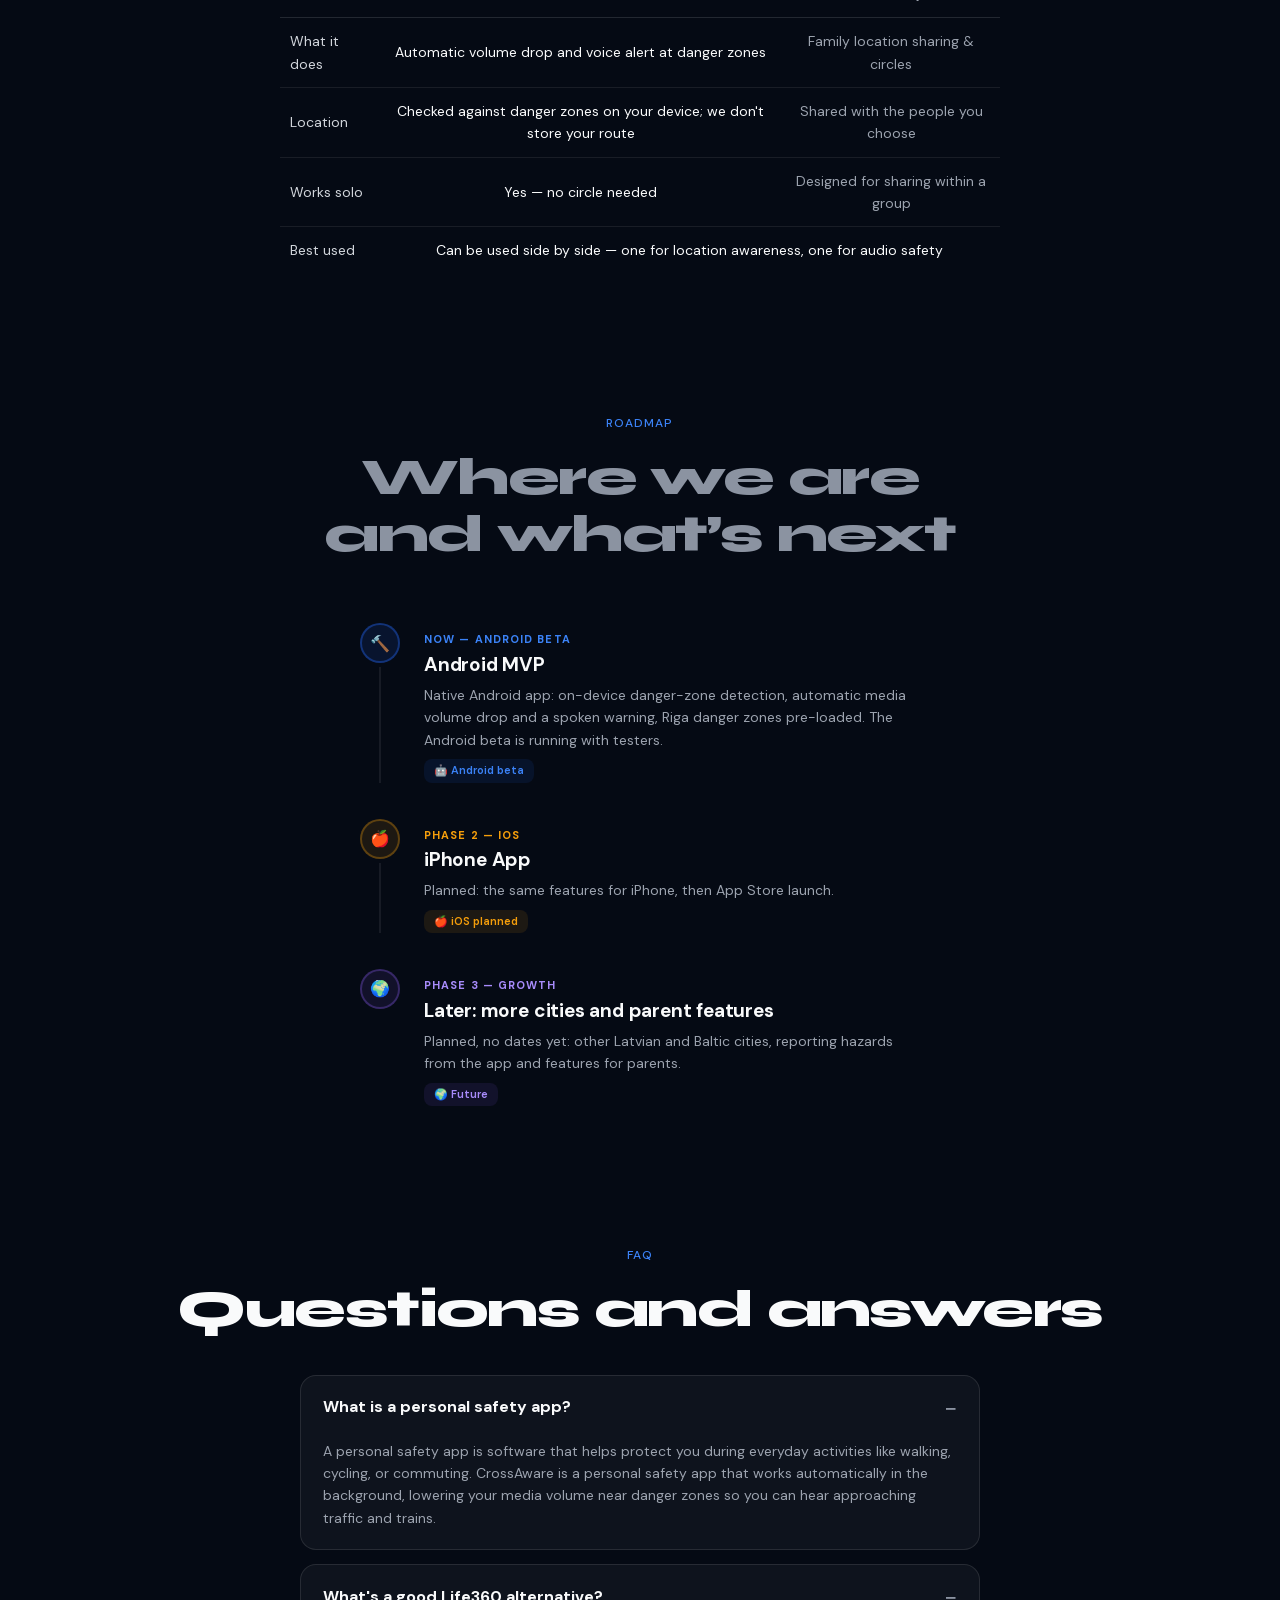
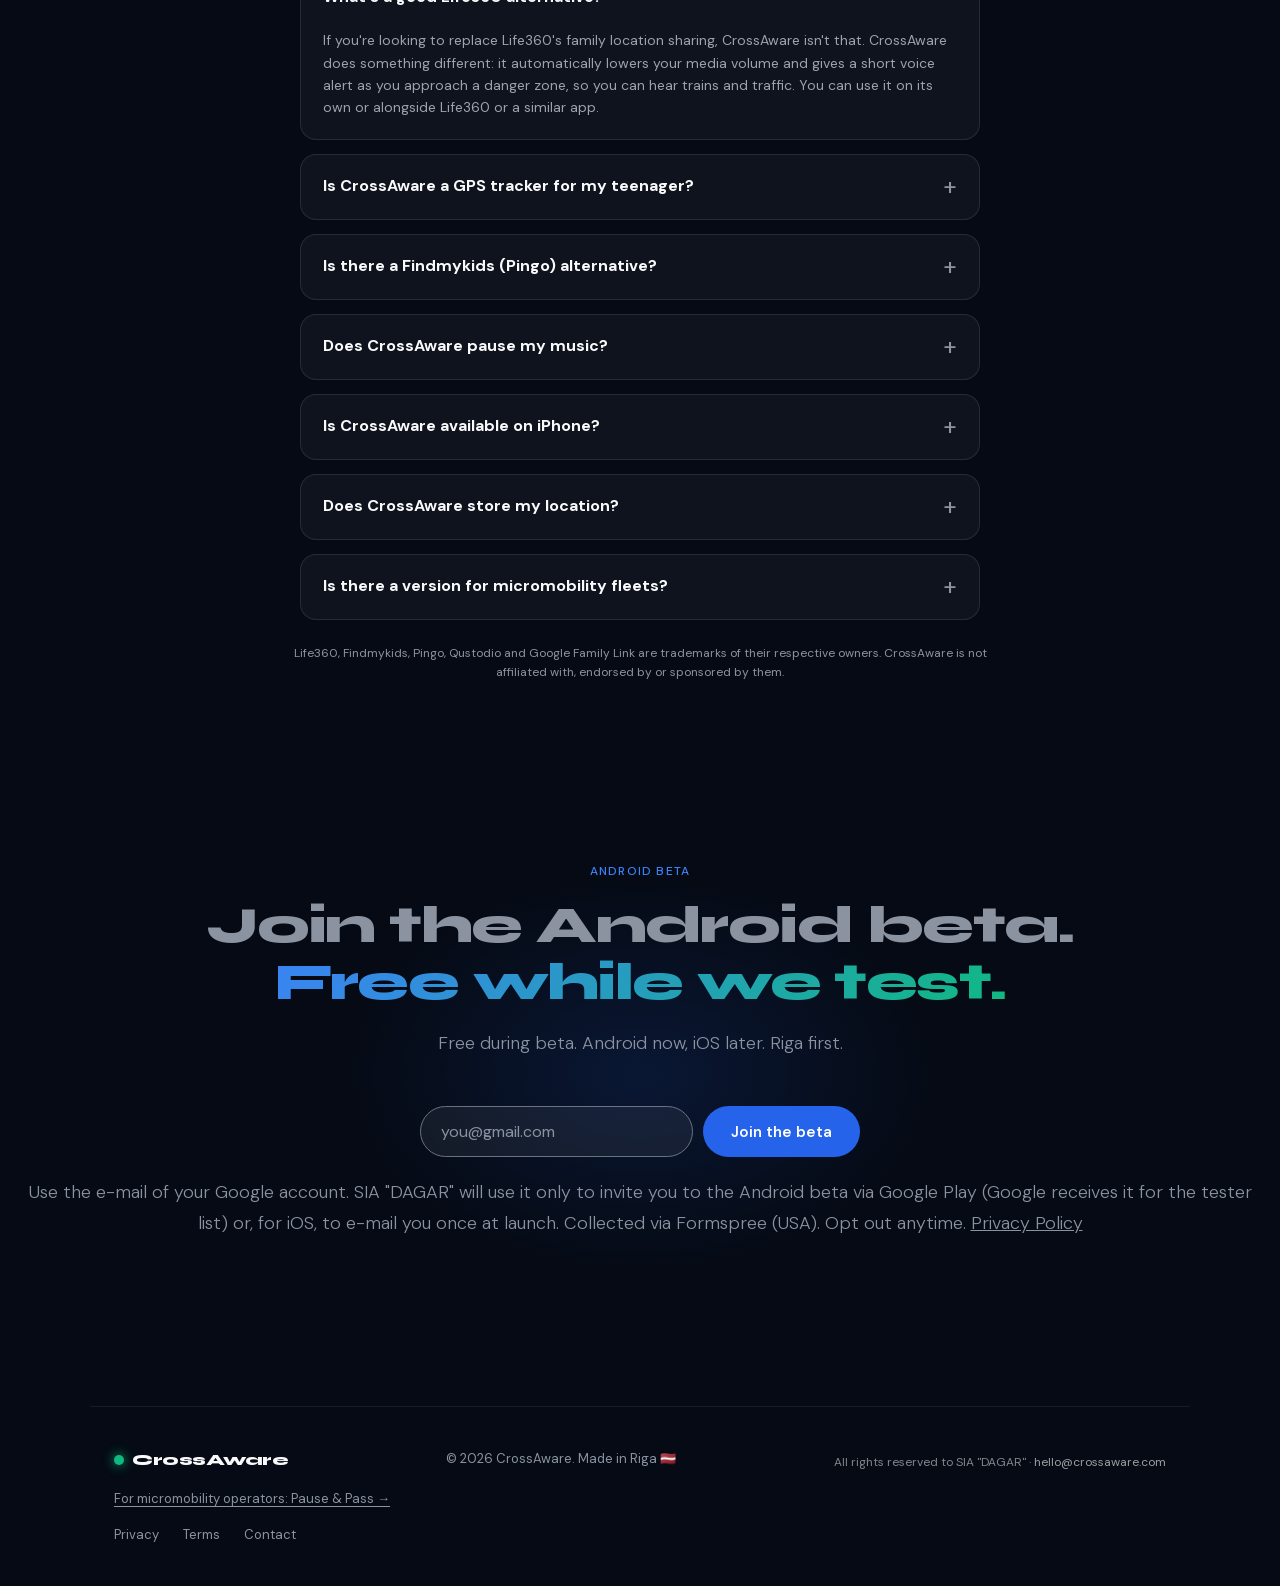
==== commit e3c2975c: "iOS link: Tulks LV wording, no aria-pressed; LV exit notification in tu-form Co-Authored-By: Claude " ====
--- a/index.html
+++ b/index.html
@@ -275,7 +275,7 @@
     cursor: pointer;
   }
   .ios-link:hover { color: #fff; }
-  .ios-link[aria-pressed="true"] { color: var(--green); text-decoration: none; }
+  .ios-link.is-on { color: var(--green); text-decoration: none; }
 
   .grad-text {
     background: linear-gradient(135deg, var(--blue-light), var(--green));
@@ -1297,7 +1297,7 @@
       <input type="hidden" name="_subject" value="CrossAware Beta — New Sign-up"/>
       <button type="submit" class="waitlist-btn" data-i18n="notify_me">Sign me up</button>
     </form>
-    <button type="button" class="ios-link" id="iosLink" onclick="toggleIos()" aria-pressed="false" data-i18n="ios_link">Using iPhone? Notify me when iOS launches</button>
+    <button type="button" class="ios-link" id="iosLink" onclick="toggleIos()" data-i18n="ios_link">Using iPhone? Notify me when iOS launches</button>
   </div>
   <div class="success-msg" id="successMsg"></div>
   <div class="hero-fine">
@@ -2108,7 +2108,7 @@
       notif_enter_title: "⚠️ Ieejat bīstamajā zonā",
       notif_enter_body: "Dzelzceļa pārbrauktuve: saglabājiet uzmanību, sekojiet vilcieniem un satiksmei!",
       notif_exit_title: "✅ Bīstamā zona aiz muguras",
-      notif_exit_body: "Skaļums atjaunots. Saglabājiet uzmanību!",
+      notif_exit_body: "Skaļums atjaunots. Saglabā uzmanību!",
       notif_label: "Ilustratīvi paziņojumi",
       sim_pause: "Apturēt animāciju",
       sim_play: "Atsākt animāciju",
@@ -2118,8 +2118,8 @@
       plat_android: '🤖 Android',
       plat_ios: '🍎 iOS',
       plat_both: 'Abi',
-      ios_link: 'Izmanto iPhone? Paziņosim, kad iOS versija būs gatava',
-      ios_link_on: '✓ Paziņosim par iOS · atpakaļ uz Android beta',
+      ios_link: 'Izmanto iPhone? Paziņosim, kad iOS versija būs pieejama',
+      ios_link_on: '✓ Paziņosim par iOS versiju · atgriezties pie Android beta',
       notify_me: "Pieteikties",
       waitlist_note: "Norādi sava Google konta e-pastu. SIA „DAGAR” to izmantos tikai, lai uzaicinātu tevi Android beta testā caur Google Play (Google to saņem testētāju sarakstam) vai, ja izvēlies iOS, lai vienreiz paziņotu par palaišanu. Pieteikumus apkopo Formspree (ASV). Atteikties vari jebkurā brīdī. <a href=\"/lv/privacy.html\" style=\"color:inherit;text-decoration:underline\">Privātuma politika</a>",
       hero_built: "🇱🇻 Veidots Rīgā",
@@ -2239,7 +2239,7 @@
     const el = document.getElementById('iosLink');
     const key = selectedPlatform === 'ios' ? 'ios_link_on' : 'ios_link';
     el.setAttribute('data-i18n', key);
-    el.setAttribute('aria-pressed', selectedPlatform === 'ios' ? 'true' : 'false');
+    el.classList.toggle('is-on', selectedPlatform === 'ios');
     el.textContent = translations[currentLang][key];
   }
 
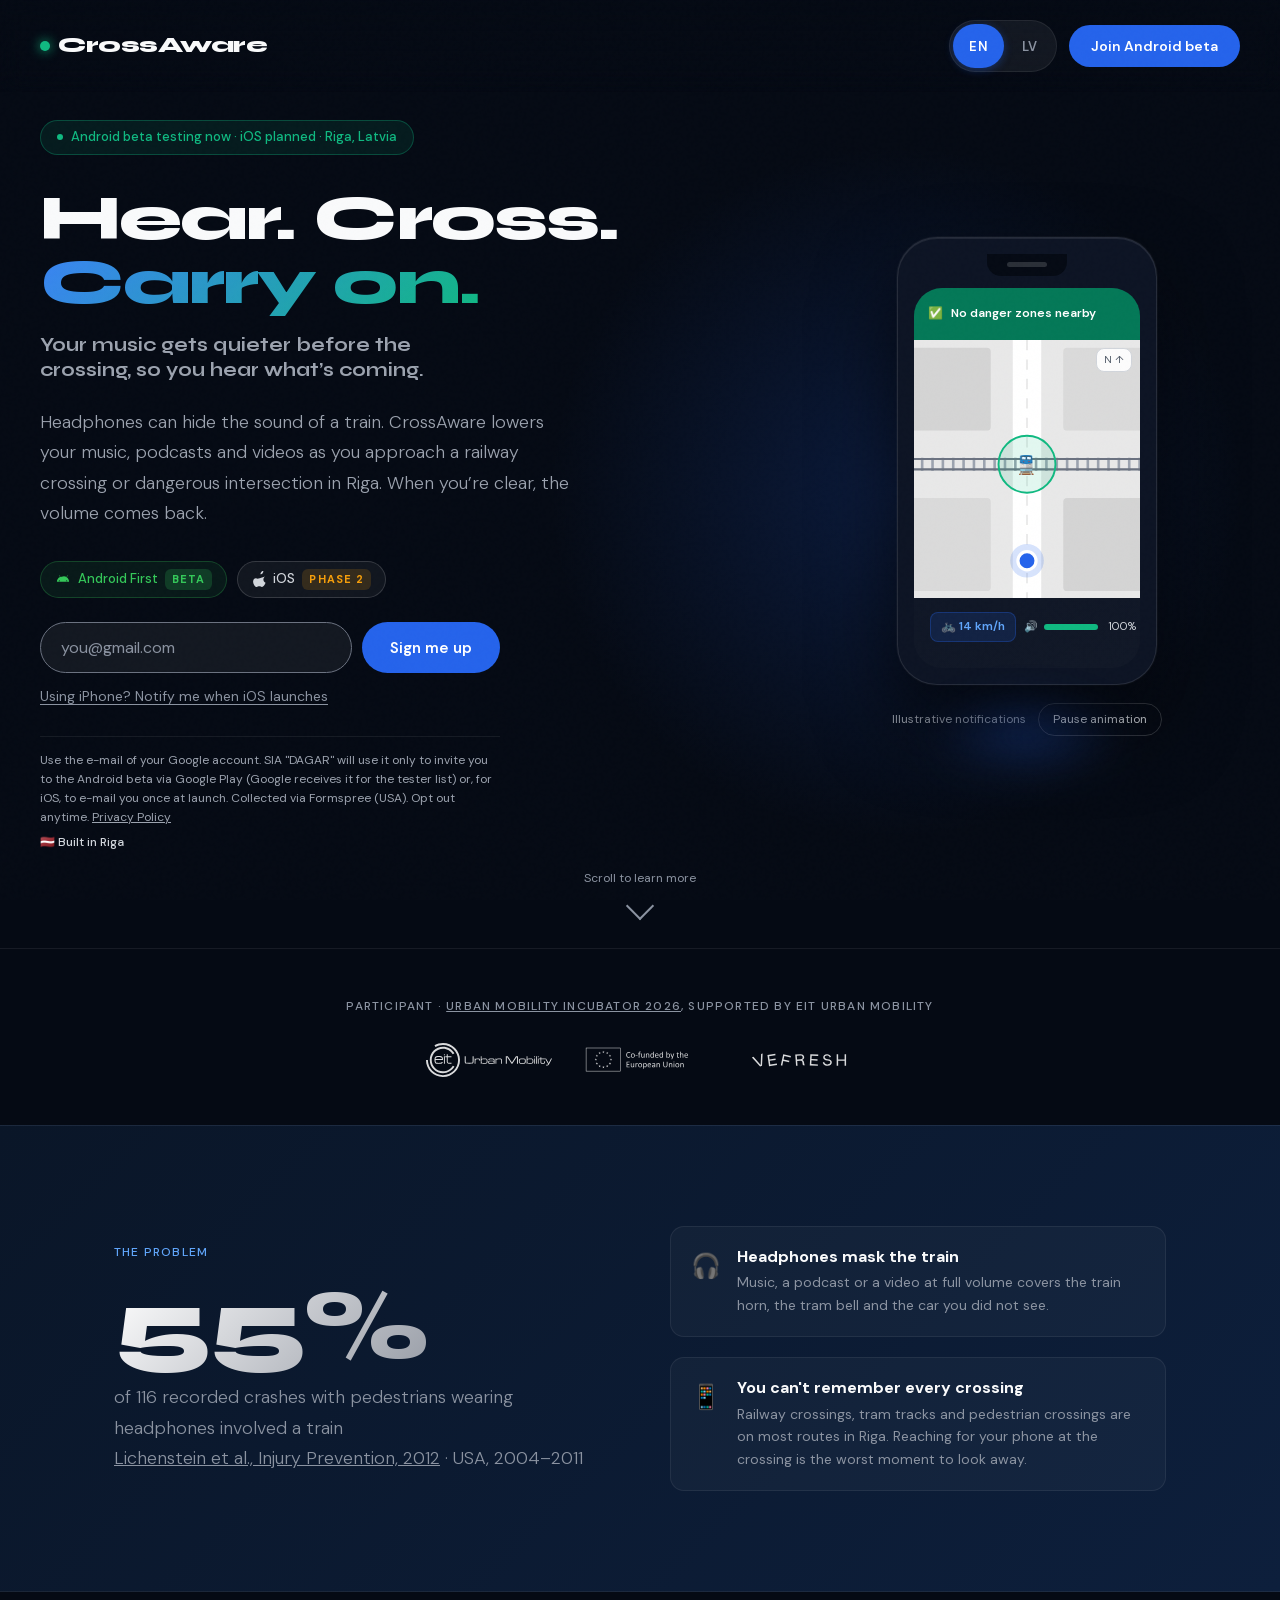
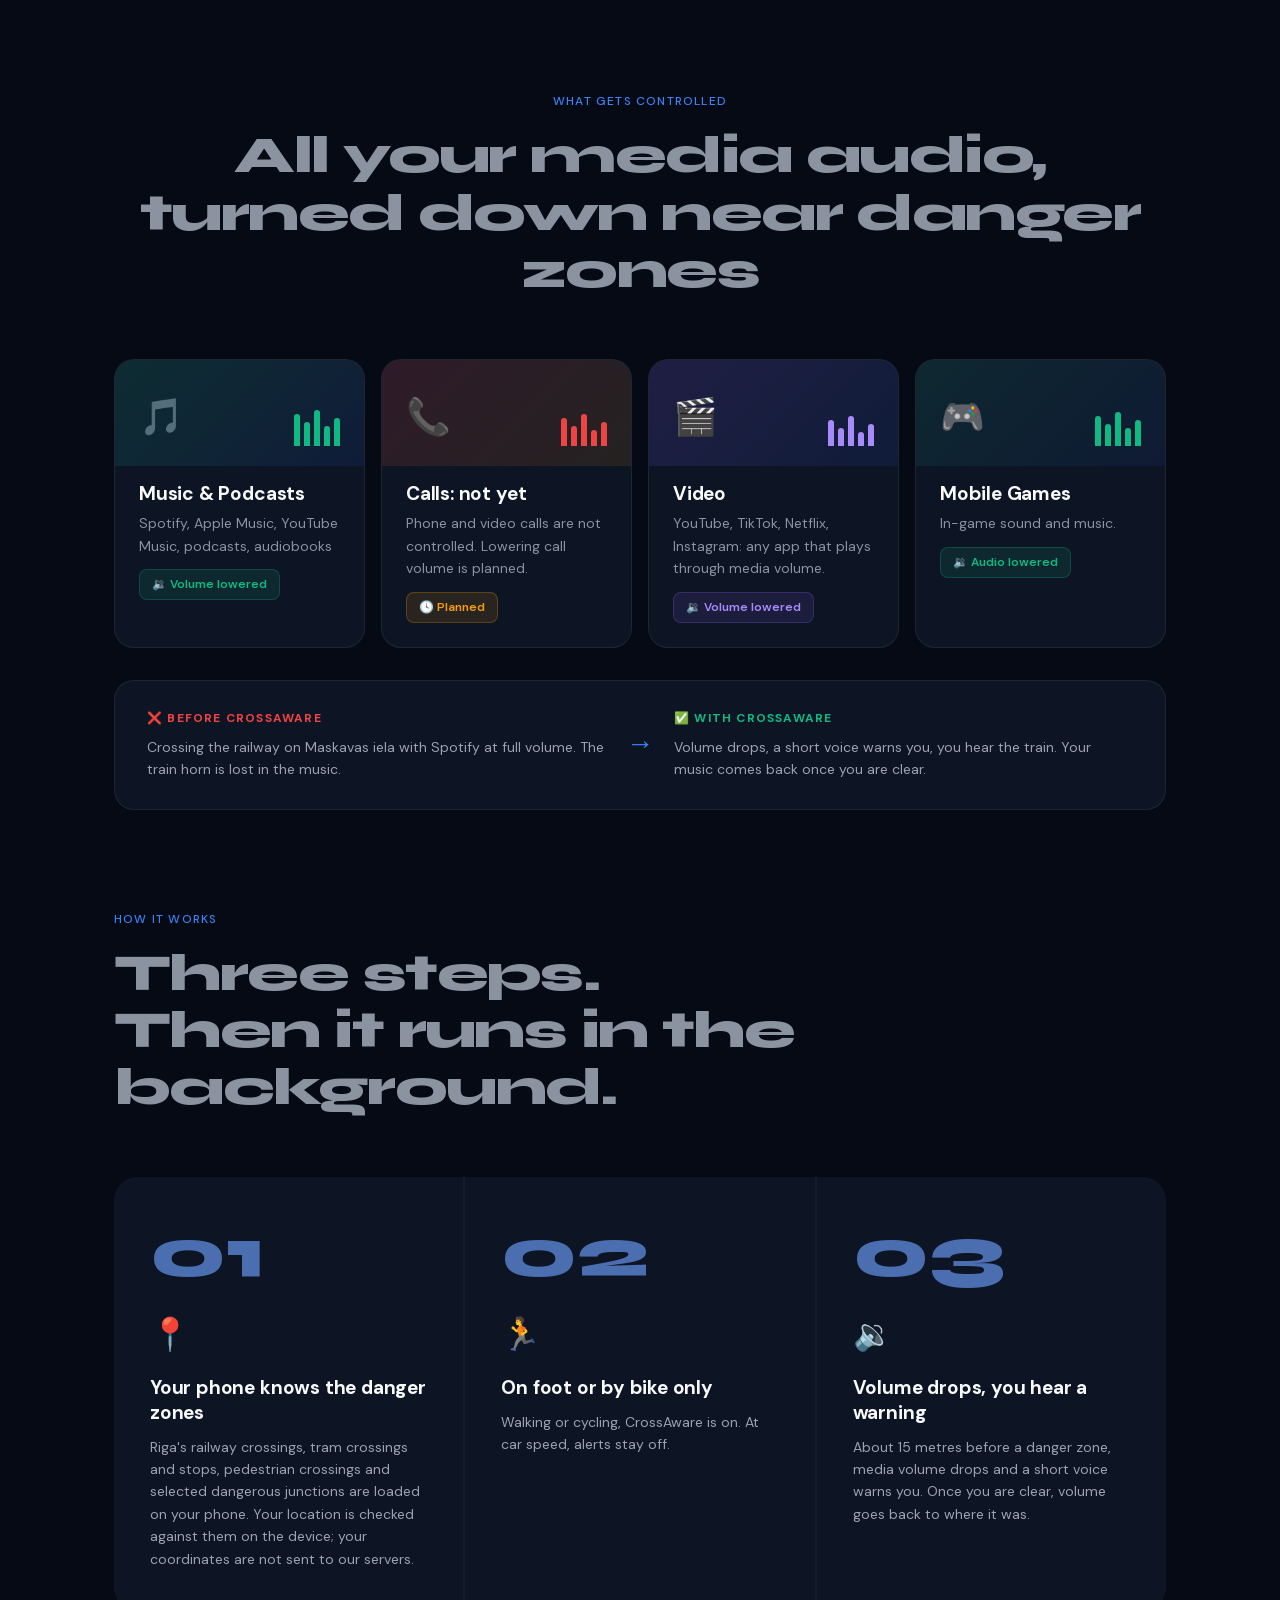
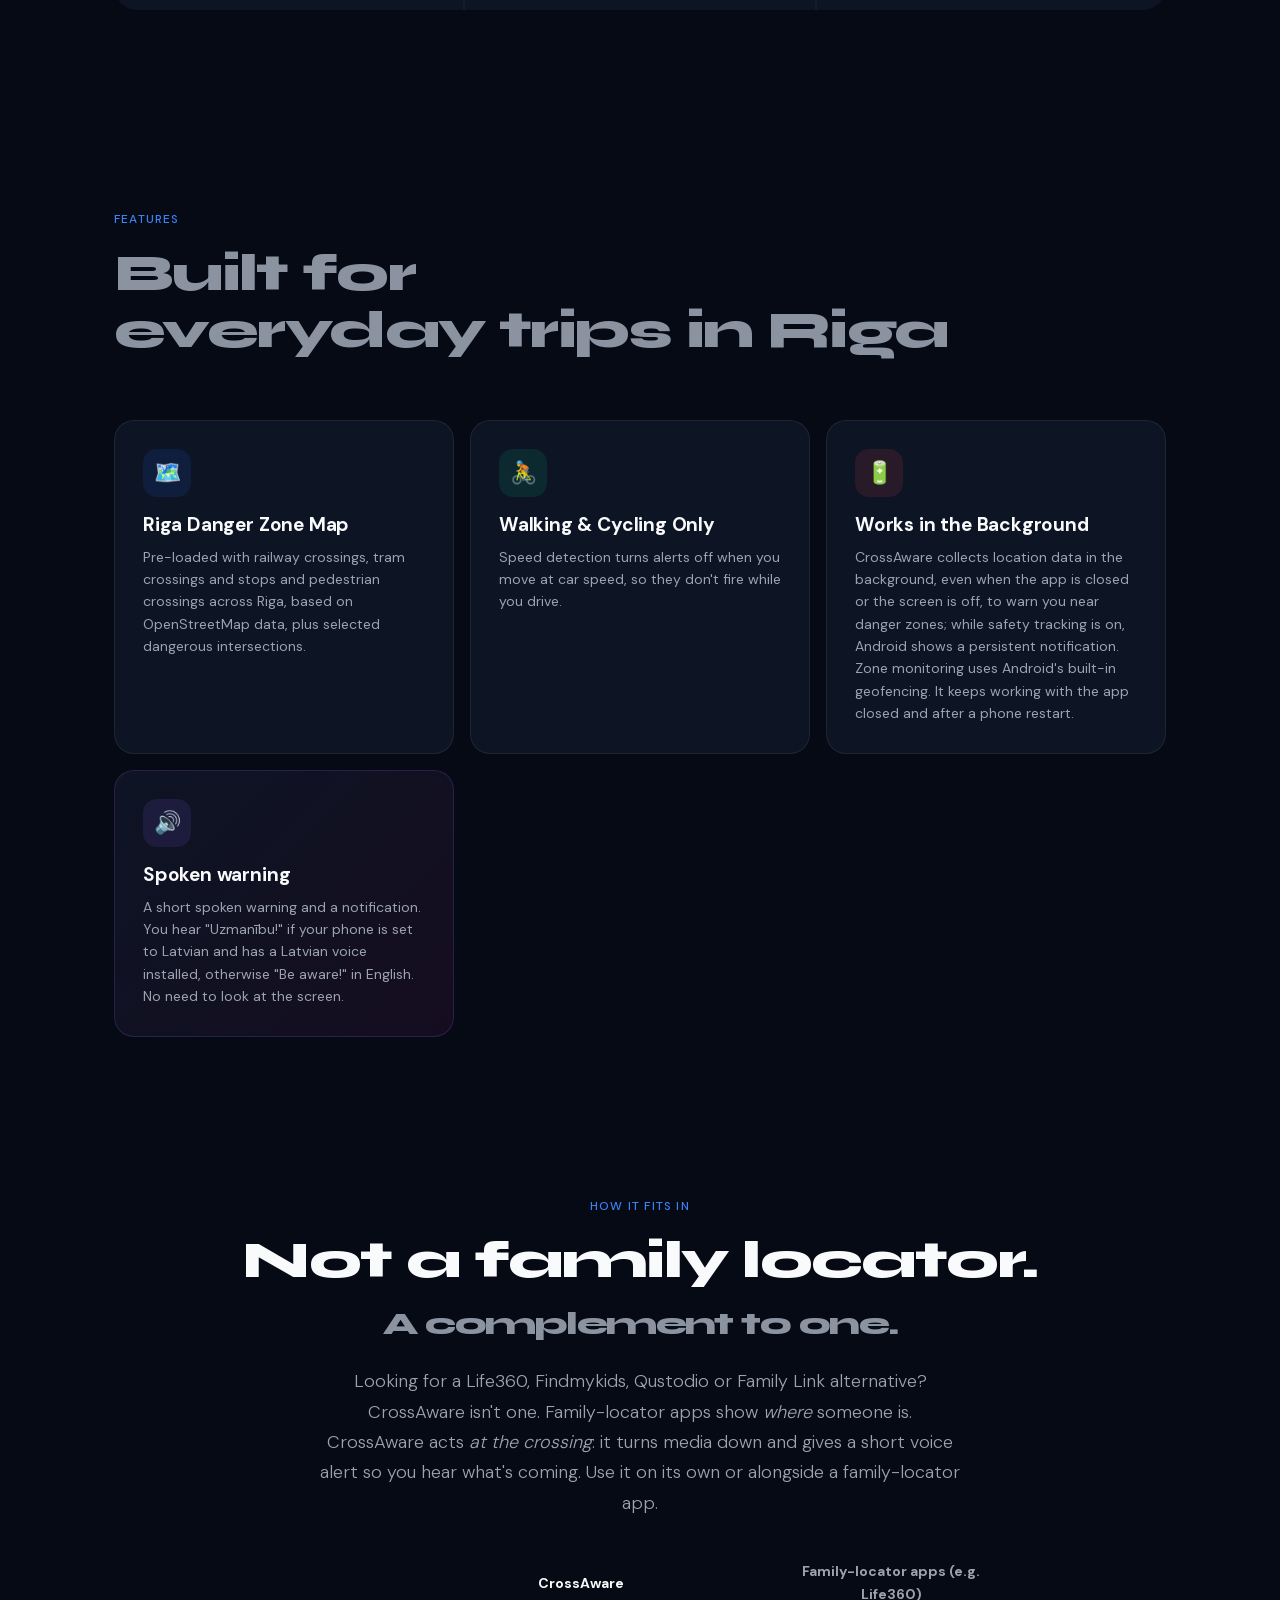
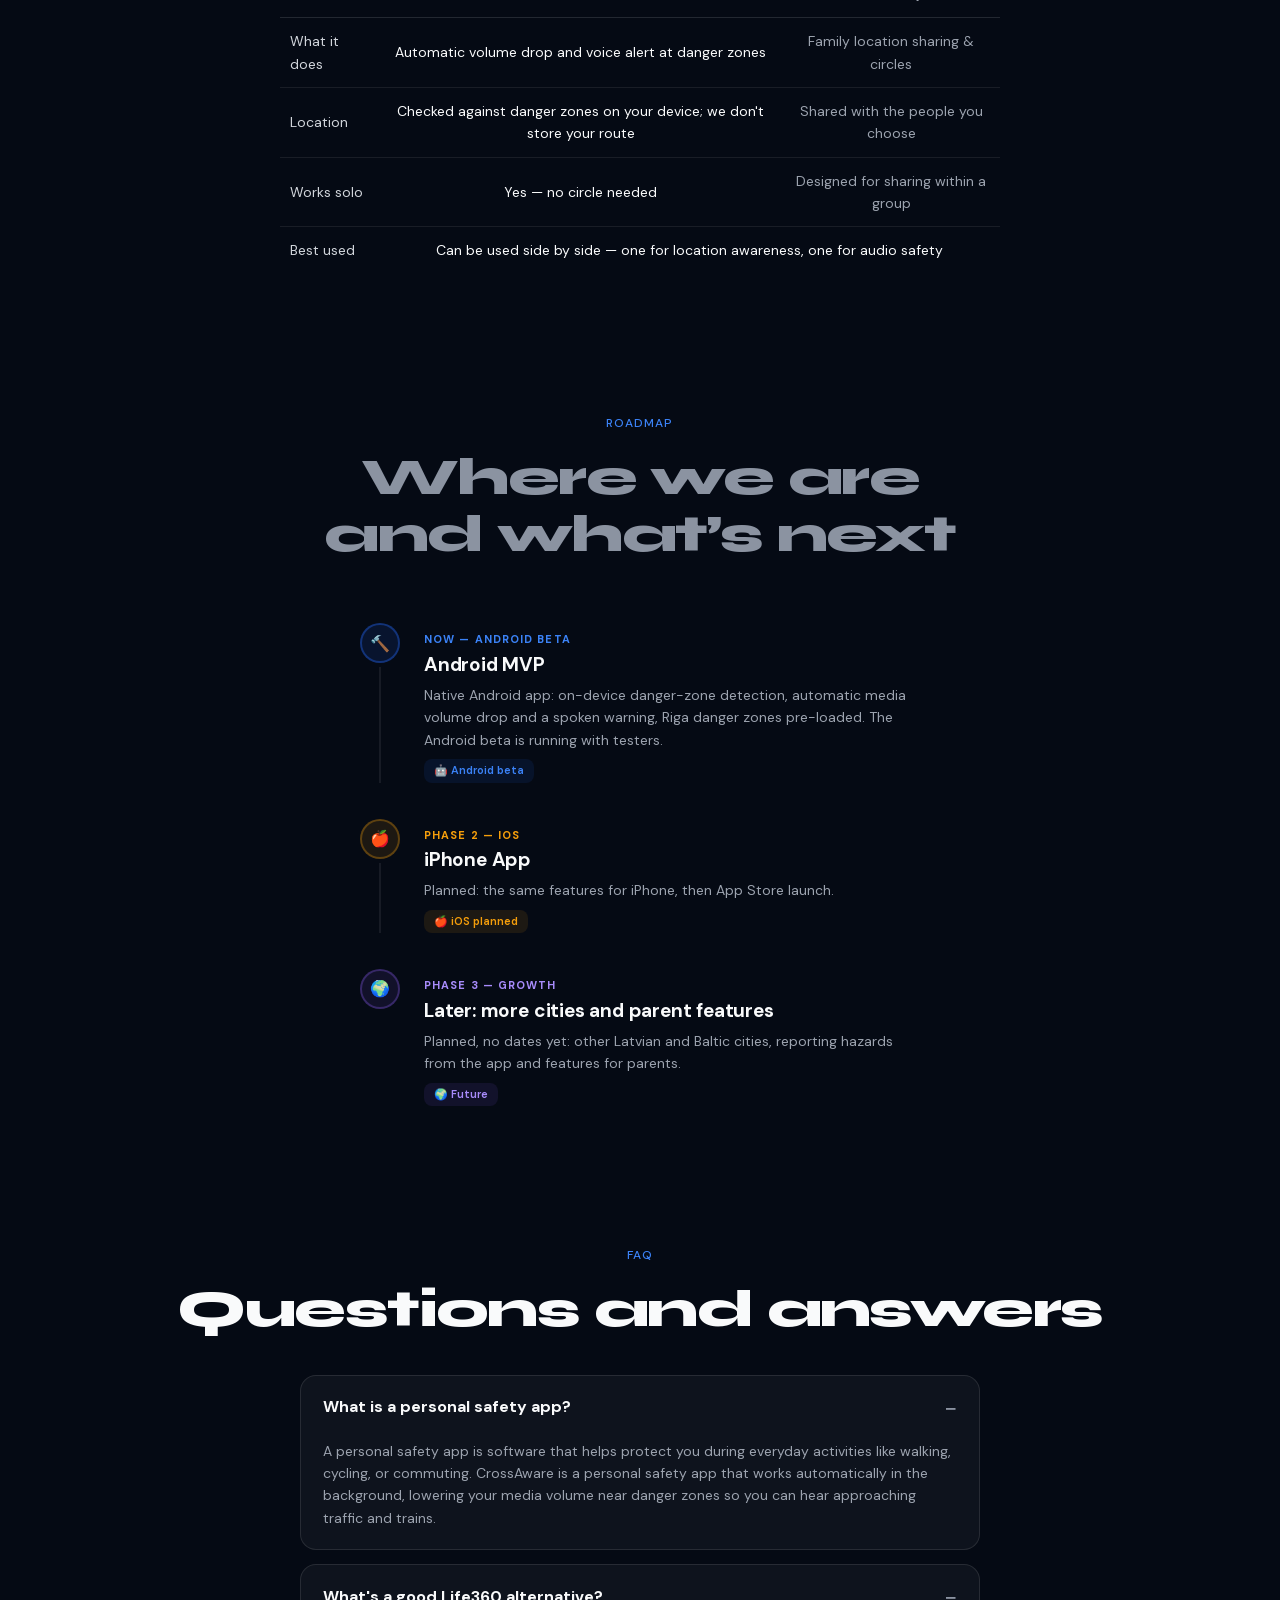
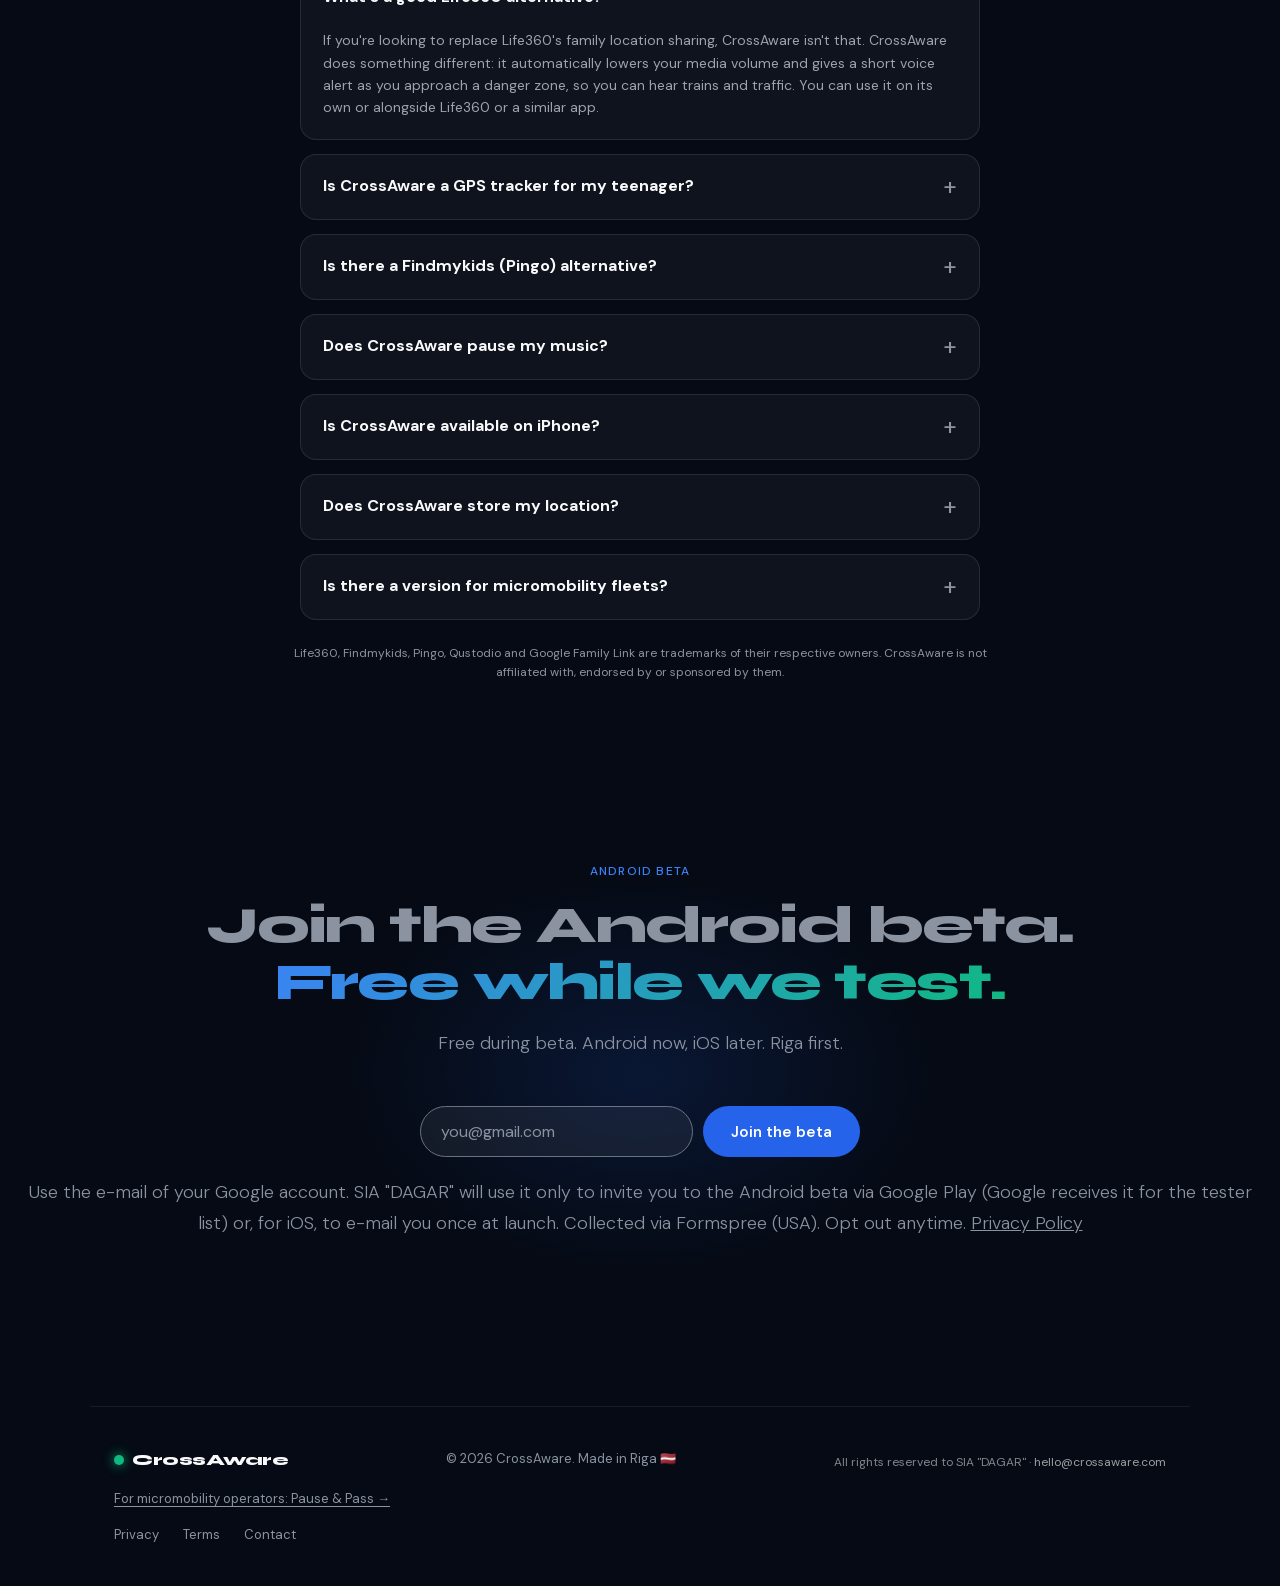
==== commit d469bdae: "Notification copy: LV tu-form and EN aligned with app; feat3_body 'zonu uzraudzība' (Tulks) Co-Autho" ====
--- a/index.html
+++ b/index.html
@@ -1317,13 +1317,13 @@
         <!-- Android-style heads-up notifications: texts verbatim from the app's values/strings.xml and values-lv/strings.xml -->
         <div class="notif" id="notifEnter">
           <div class="notif-head"><span class="notif-icon"></span><span data-i18n="notif_app">CrossAware · now</span></div>
-          <div class="notif-title" data-i18n="notif_enter_title">⚠️ Entering danger zone</div>
-          <div class="notif-body" data-i18n="notif_enter_body">Railway crossing — stay alert and watch for trains/traffic!</div>
+          <div class="notif-title" data-i18n="notif_enter_title">⚠️ Danger zone ahead</div>
+          <div class="notif-body" data-i18n="notif_enter_body">Railway crossing — stay alert and watch for traffic!</div>
         </div>
         <div class="notif" id="notifExit">
           <div class="notif-head"><span class="notif-icon"></span><span data-i18n="notif_app">CrossAware · now</span></div>
           <div class="notif-title" data-i18n="notif_exit_title">✅ Danger zone cleared</div>
-          <div class="notif-body" data-i18n="notif_exit_body">You have left the danger zone. Volume restored. Stay alert!</div>
+          <div class="notif-body" data-i18n="notif_exit_body">Volume restored. Stay alert!</div>
         </div>
 
         <!-- Status banner -->
@@ -1968,10 +1968,10 @@
       hero_h1b: "Carry on.",
       hero_h1c: "Your music gets quieter before the crossing, so you hear what’s coming.",
       notif_app: "CrossAware · now",
-      notif_enter_title: "⚠️ Entering danger zone",
-      notif_enter_body: "Railway crossing — stay alert and watch for trains/traffic!",
+      notif_enter_title: "⚠️ Danger zone ahead",
+      notif_enter_body: "Railway crossing — stay alert and watch for traffic!",
       notif_exit_title: "✅ Danger zone cleared",
-      notif_exit_body: "You have left the danger zone. Volume restored. Stay alert!",
+      notif_exit_body: "Volume restored. Stay alert!",
       notif_label: "Illustrative notifications",
       sim_pause: "Pause animation",
       sim_play: "Play animation",
@@ -2105,8 +2105,8 @@
       hero_h1b: "Turpini.",
       hero_h1c: "Pirms šķērsošanas vietas mūzika pieklust, lai tu sadzirdētu, kas tuvojas.",
       notif_app: "CrossAware · tagad",
-      notif_enter_title: "⚠️ Ieejat bīstamajā zonā",
-      notif_enter_body: "Dzelzceļa pārbrauktuve: saglabājiet uzmanību, sekojiet vilcieniem un satiksmei!",
+      notif_enter_title: "⚠️ Bīstamā zona priekšā",
+      notif_enter_body: "Dzelzceļa pārbrauktuve: saglabā uzmanību un vēro satiksmi!",
       notif_exit_title: "✅ Bīstamā zona aiz muguras",
       notif_exit_body: "Skaļums atjaunots. Saglabā uzmanību!",
       notif_label: "Ilustratīvi paziņojumi",
@@ -2166,7 +2166,7 @@
       feat2_title: "Tikai ejot un braucot ar riteni",
       feat2_body: "Ātruma noteikšana izslēdz brīdinājumus auto ātrumā, lai tie nenostrādā, kad brauc ar mašīnu.",
       feat3_title: "Darbojas fonā",
-      feat3_body: "CrossAware vāc atrašanās vietas datus fonā, arī tad, kad lietotne ir aizvērta vai ekrāns izslēgts, lai brīdinātu tevi pie bīstamajām zonām; kamēr darbojas drošības sekošana, Android rāda pastāvīgu paziņojumu. Zonu uzraudzība izmanto Android iebūvēto ģeozonu funkciju (geofencing). Tā turpina darboties arī tad, ja lietotne ir aizvērta, un pēc tālruņa restartēšanas.",
+      feat3_body: "CrossAware vāc atrašanās vietas datus fonā, arī tad, kad lietotne ir aizvērta vai ekrāns izslēgts, lai brīdinātu tevi pie bīstamajām zonām; kamēr darbojas zonu uzraudzība, Android rāda pastāvīgu paziņojumu. Zonu uzraudzība izmanto Android iebūvēto ģeozonu funkciju (geofencing). Tā turpina darboties arī tad, ja lietotne ir aizvērta, un pēc tālruņa restartēšanas.",
       feat7_title: "Balss brīdinājums",
       feat7_body: "Īss balss brīdinājums un paziņojums. Ja ierīcē iestatīta latviešu valoda un uzstādīta latviešu balss, tu dzirdi „Uzmanību!”, citādi angliski „Be aware!”. Uz ekrānu nav jāskatās.",
       roadmap_label: 'Attīstības plāns',
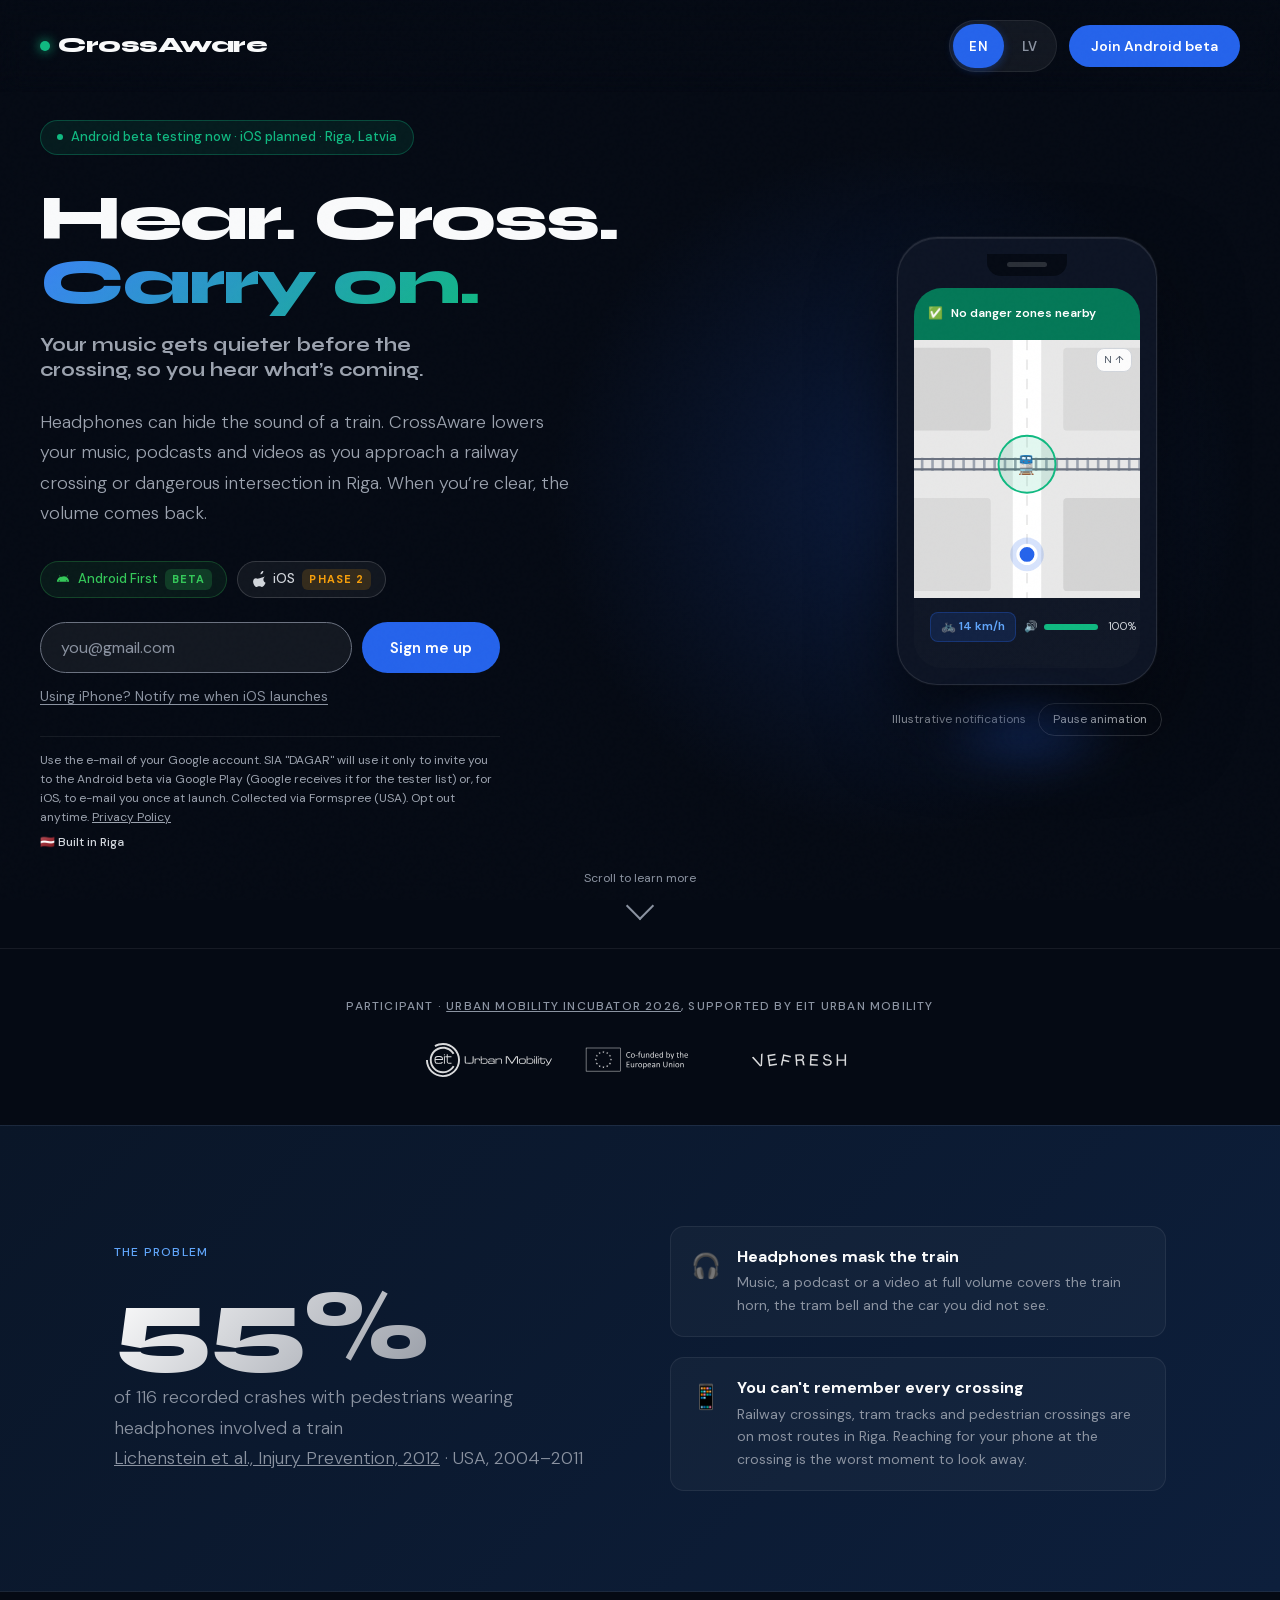
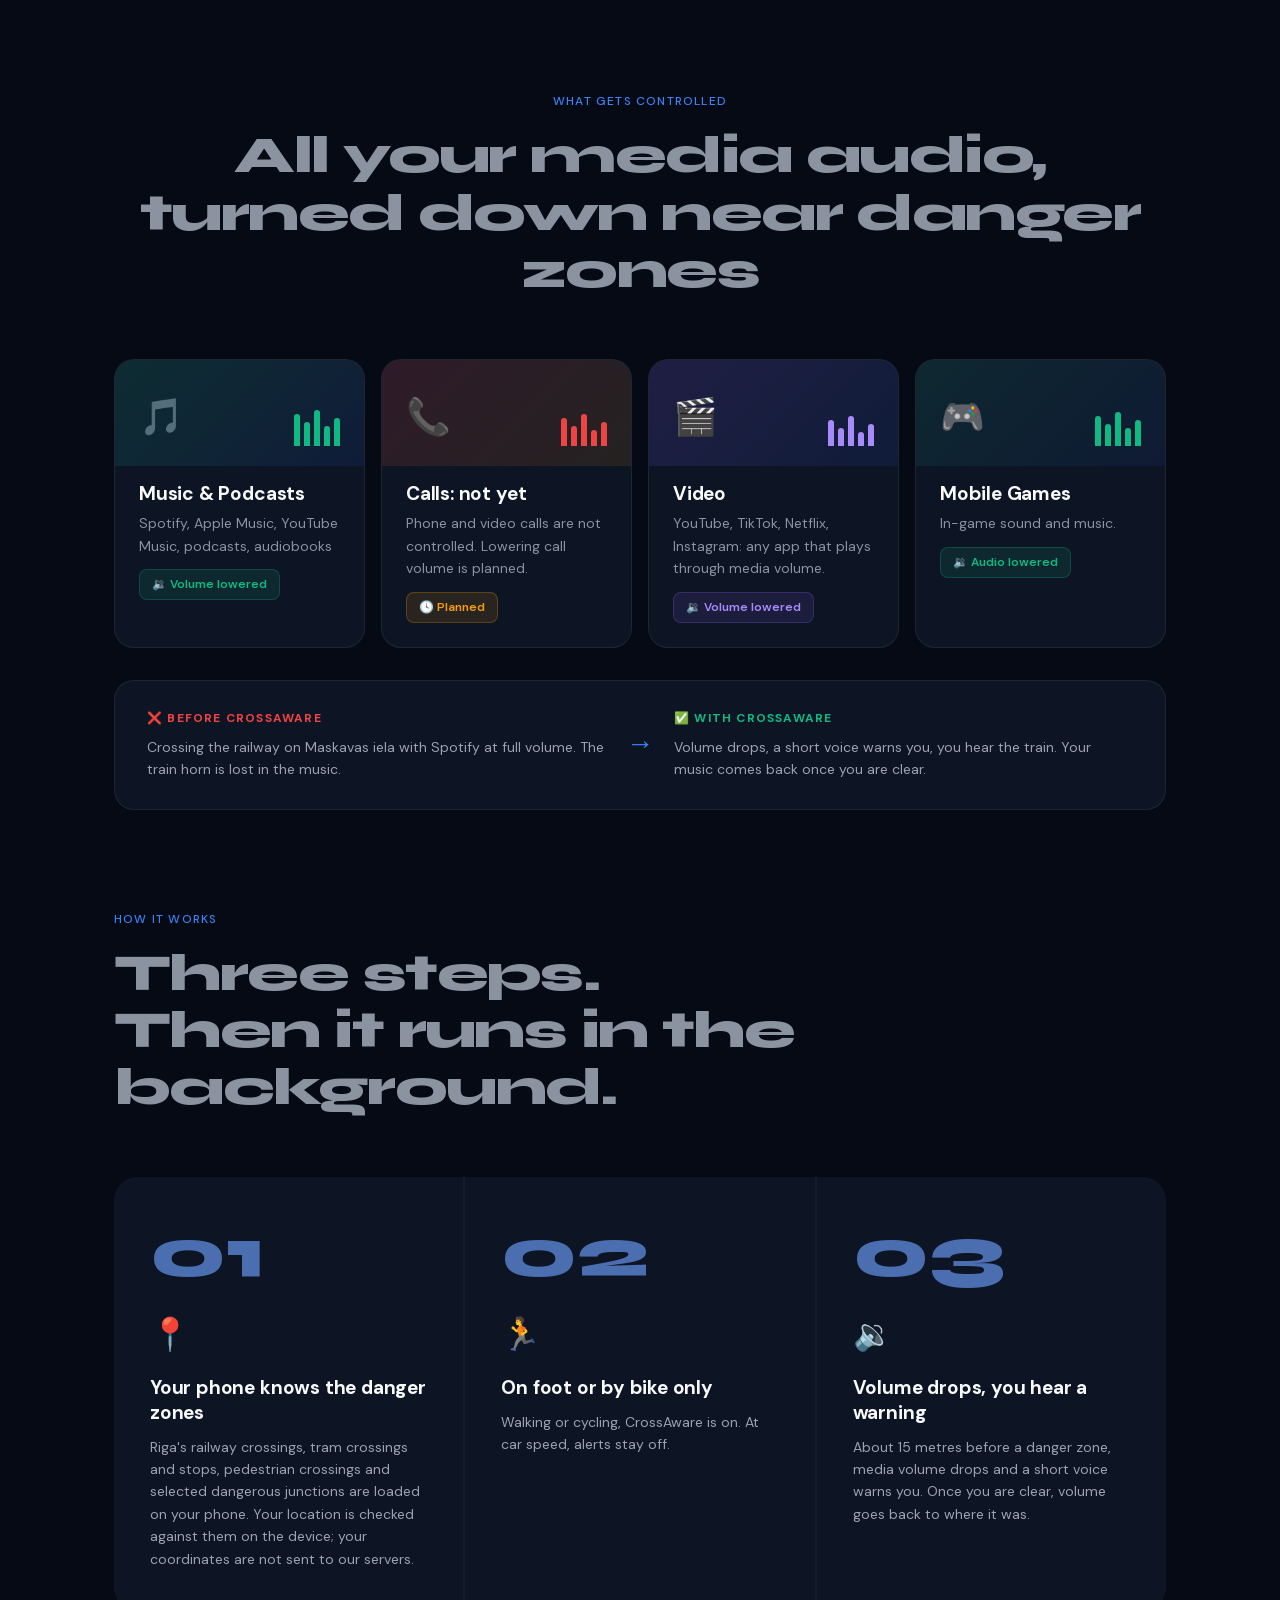
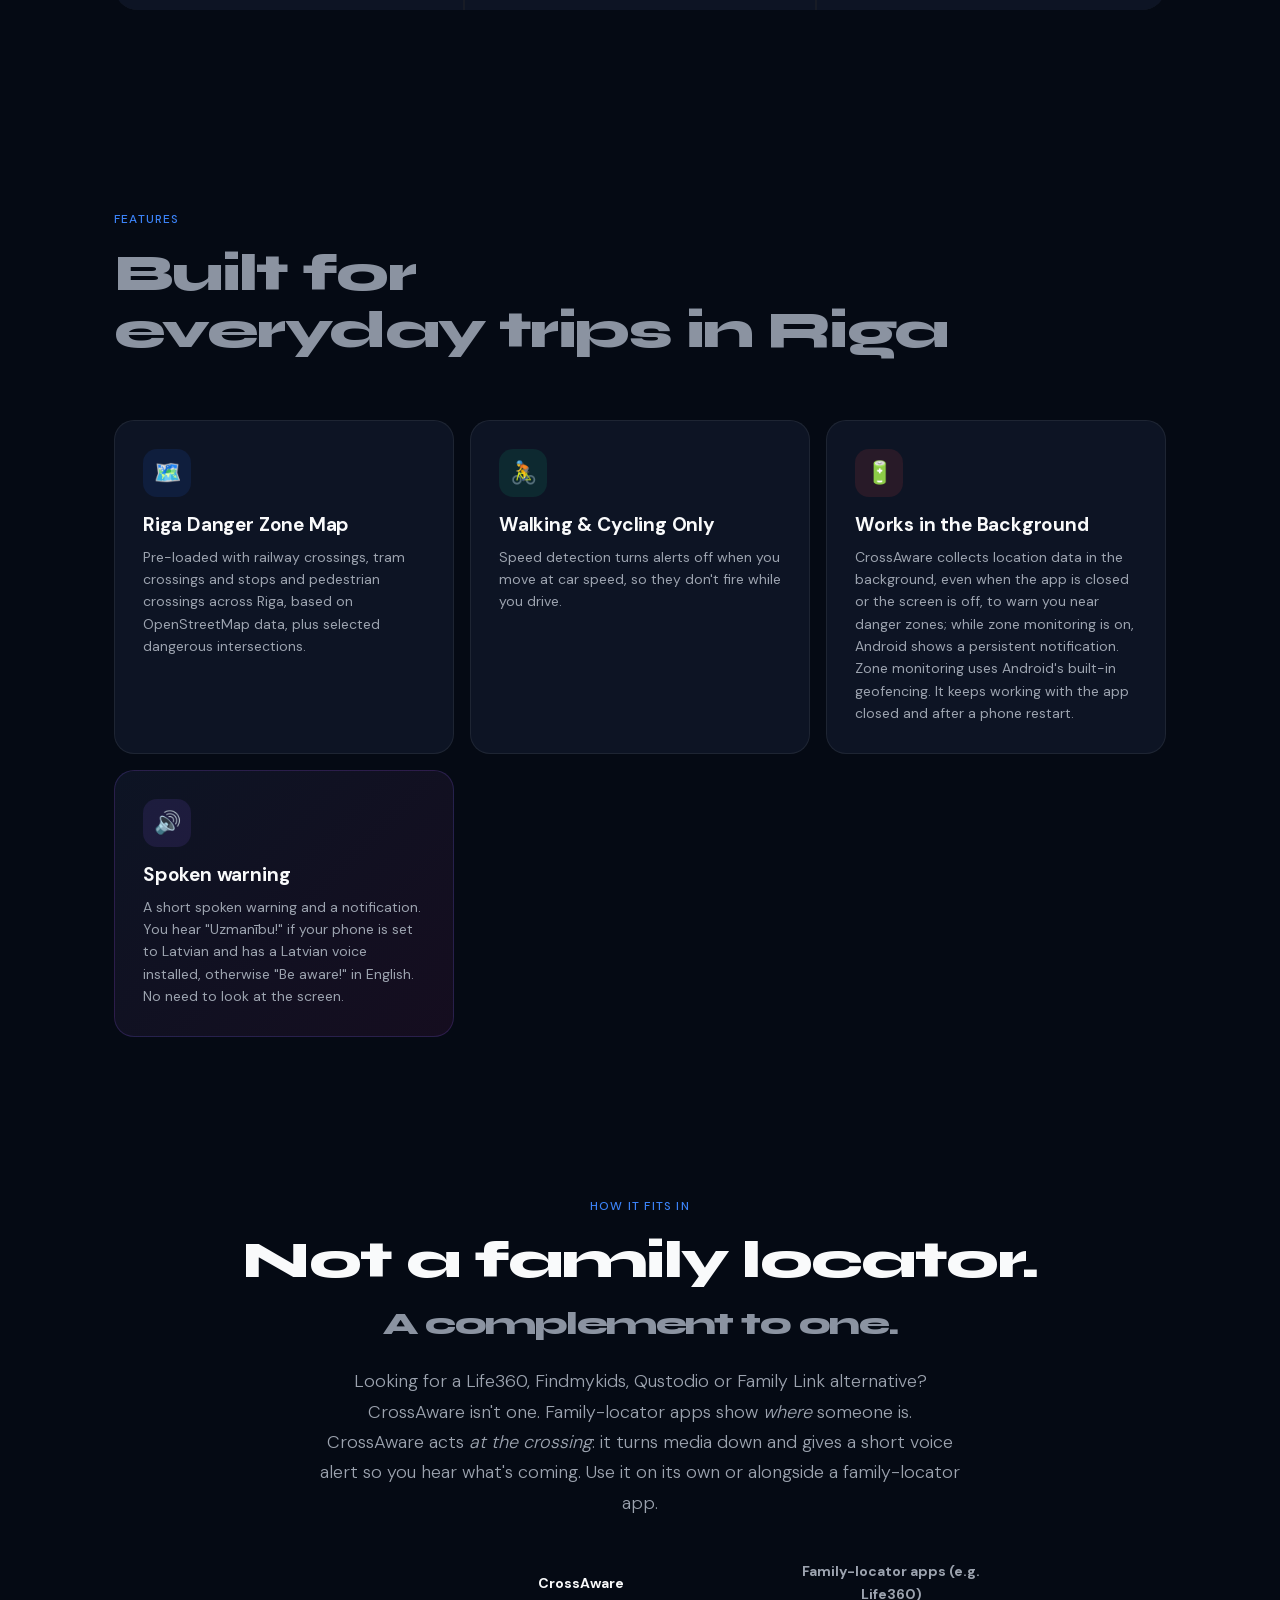
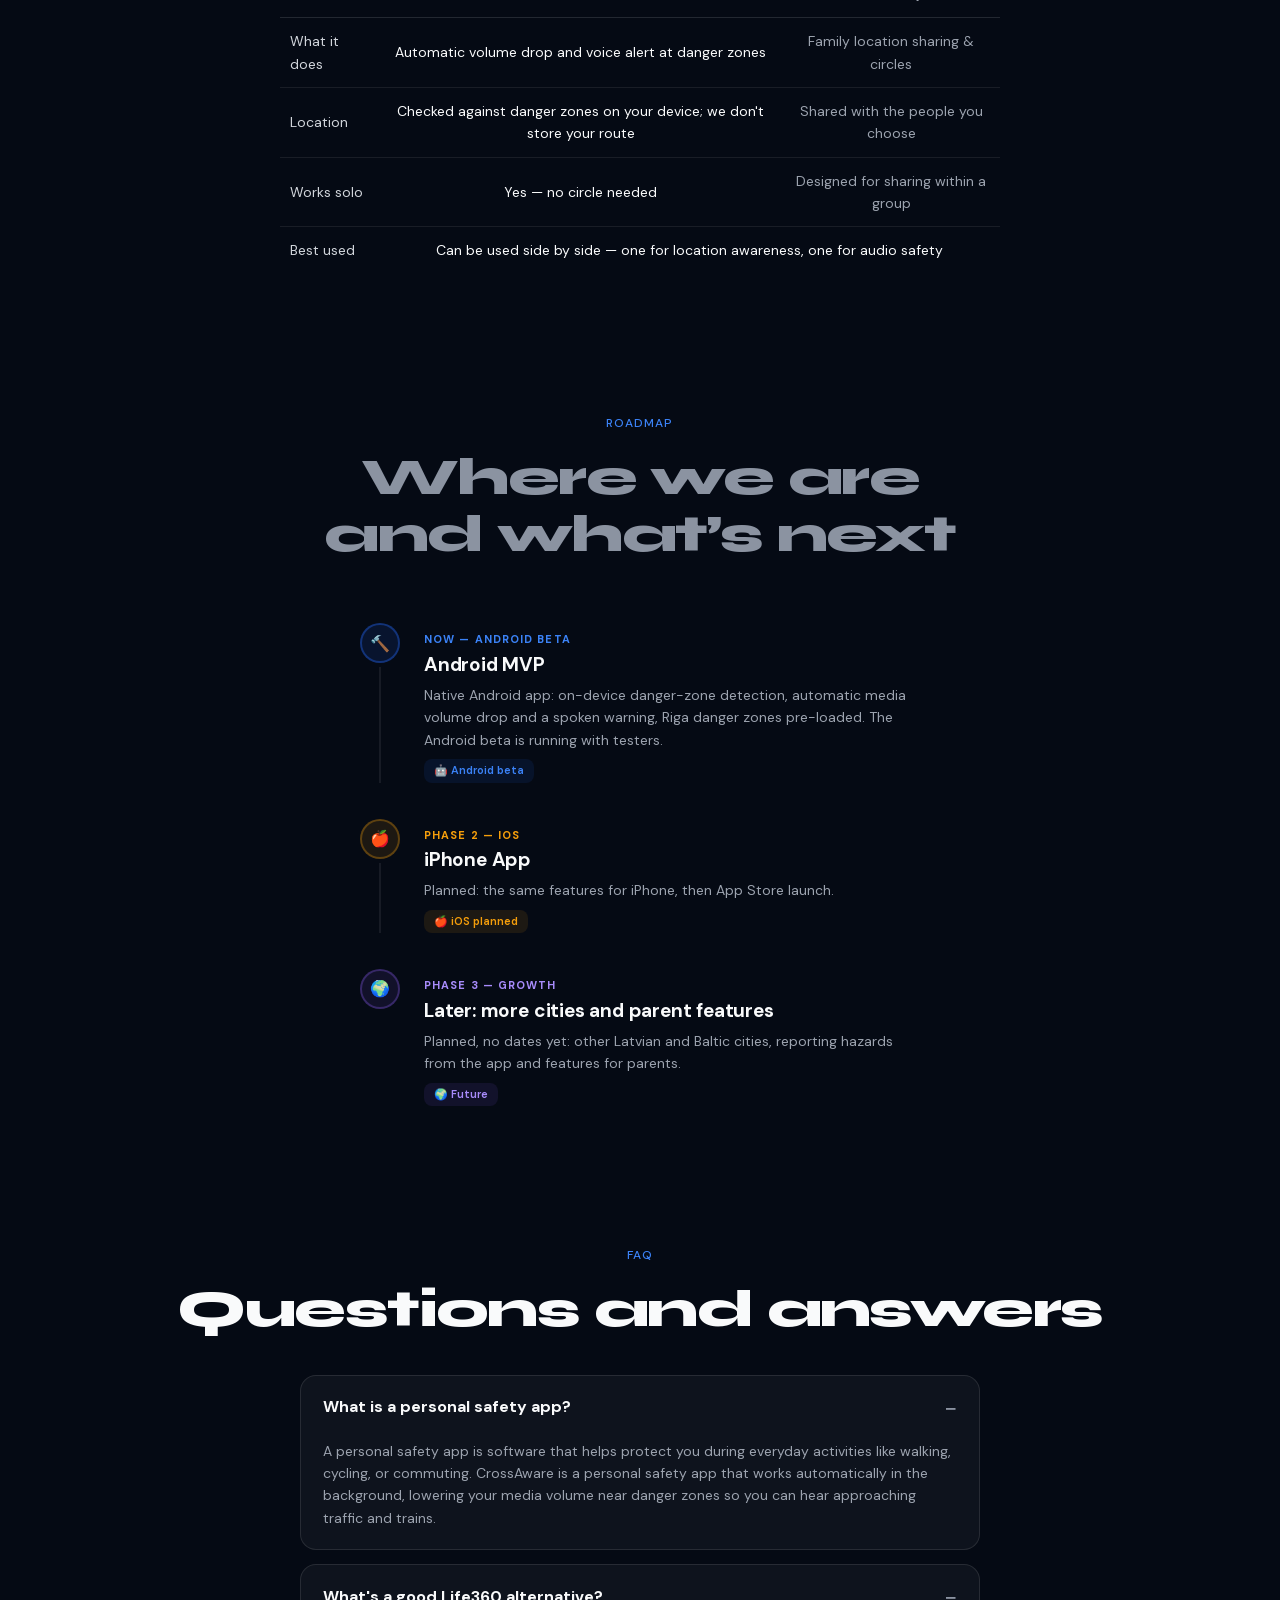
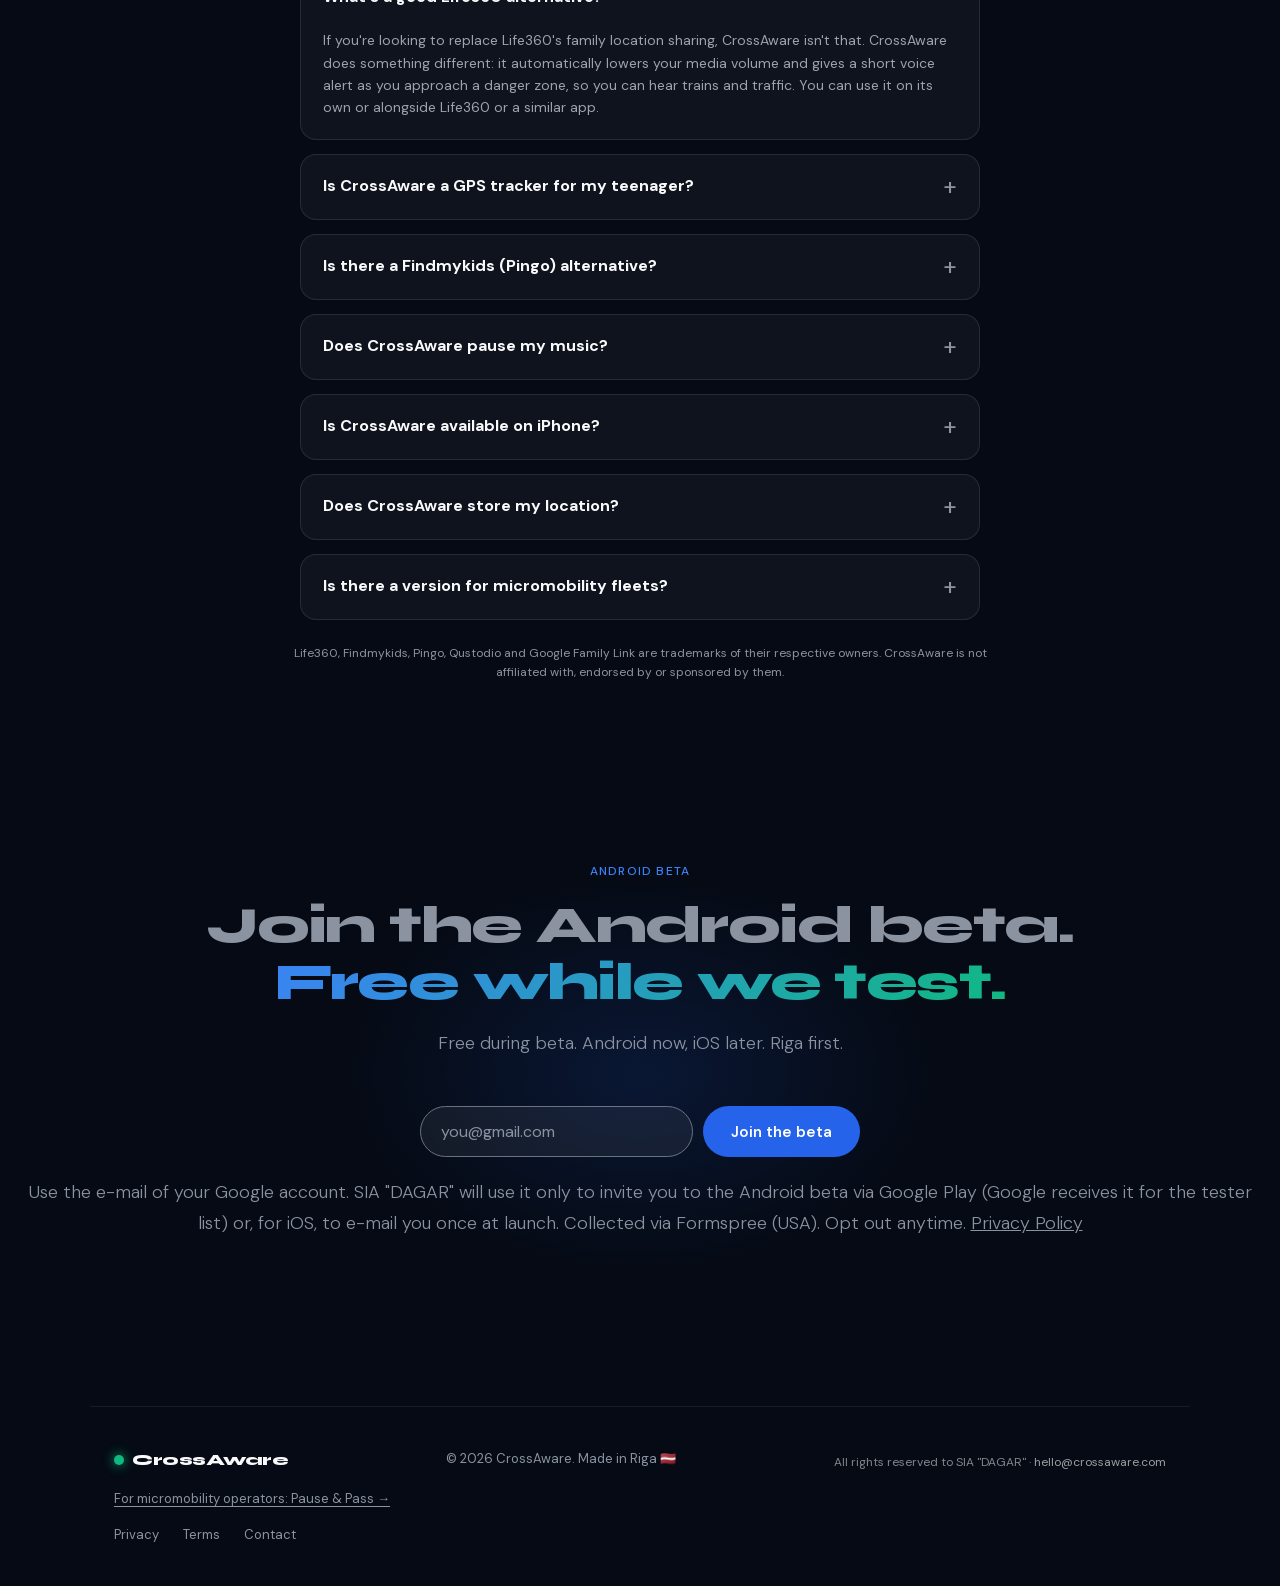
==== commit 6e6175dc: "feat3_body EN: 'zone monitoring' to match LV 'zonu uzraudzība' Co-Authored-By: Claude Sonnet 5.5 <no" ====
--- a/index.html
+++ b/index.html
@@ -1575,7 +1575,7 @@
     <div class="feature-card">
       <div class="feature-icon" style="background:rgba(239,68,68,0.12)">🔋</div>
       <h3 data-i18n="feat3_title">Works in the Background</h3>
-      <p data-i18n="feat3_body">CrossAware collects location data in the background, even when the app is closed or the screen is off, to warn you near danger zones; while safety tracking is on, Android shows a persistent notification. Zone monitoring uses Android's built-in geofencing. It keeps working with the app closed and after a phone restart.</p>
+      <p data-i18n="feat3_body">CrossAware collects location data in the background, even when the app is closed or the screen is off, to warn you near danger zones; while zone monitoring is on, Android shows a persistent notification. Zone monitoring uses Android's built-in geofencing. It keeps working with the app closed and after a phone restart.</p>
     </div>
     <div class="feature-card" style="border-color:rgba(139,92,246,0.2);background:linear-gradient(135deg,#0D1424,#150D1F);">
       <div class="feature-icon" style="background:rgba(139,92,246,0.12)">🔊</div>
@@ -2029,7 +2029,7 @@
       feat2_title: "Walking & Cycling Only",
       feat2_body: "Speed detection turns alerts off when you move at car speed, so they don't fire while you drive.",
       feat3_title: "Works in the Background",
-      feat3_body: "CrossAware collects location data in the background, even when the app is closed or the screen is off, to warn you near danger zones; while safety tracking is on, Android shows a persistent notification. Zone monitoring uses Android's built-in geofencing. It keeps working with the app closed and after a phone restart.",
+      feat3_body: "CrossAware collects location data in the background, even when the app is closed or the screen is off, to warn you near danger zones; while zone monitoring is on, Android shows a persistent notification. Zone monitoring uses Android's built-in geofencing. It keeps working with the app closed and after a phone restart.",
       feat7_title: "Spoken warning",
       feat7_body: "A short spoken warning and a notification. You hear \"Uzmanību!\" if your phone is set to Latvian and has a Latvian voice installed, otherwise \"Be aware!\" in English. No need to look at the screen.",
       roadmap_label: 'Roadmap',
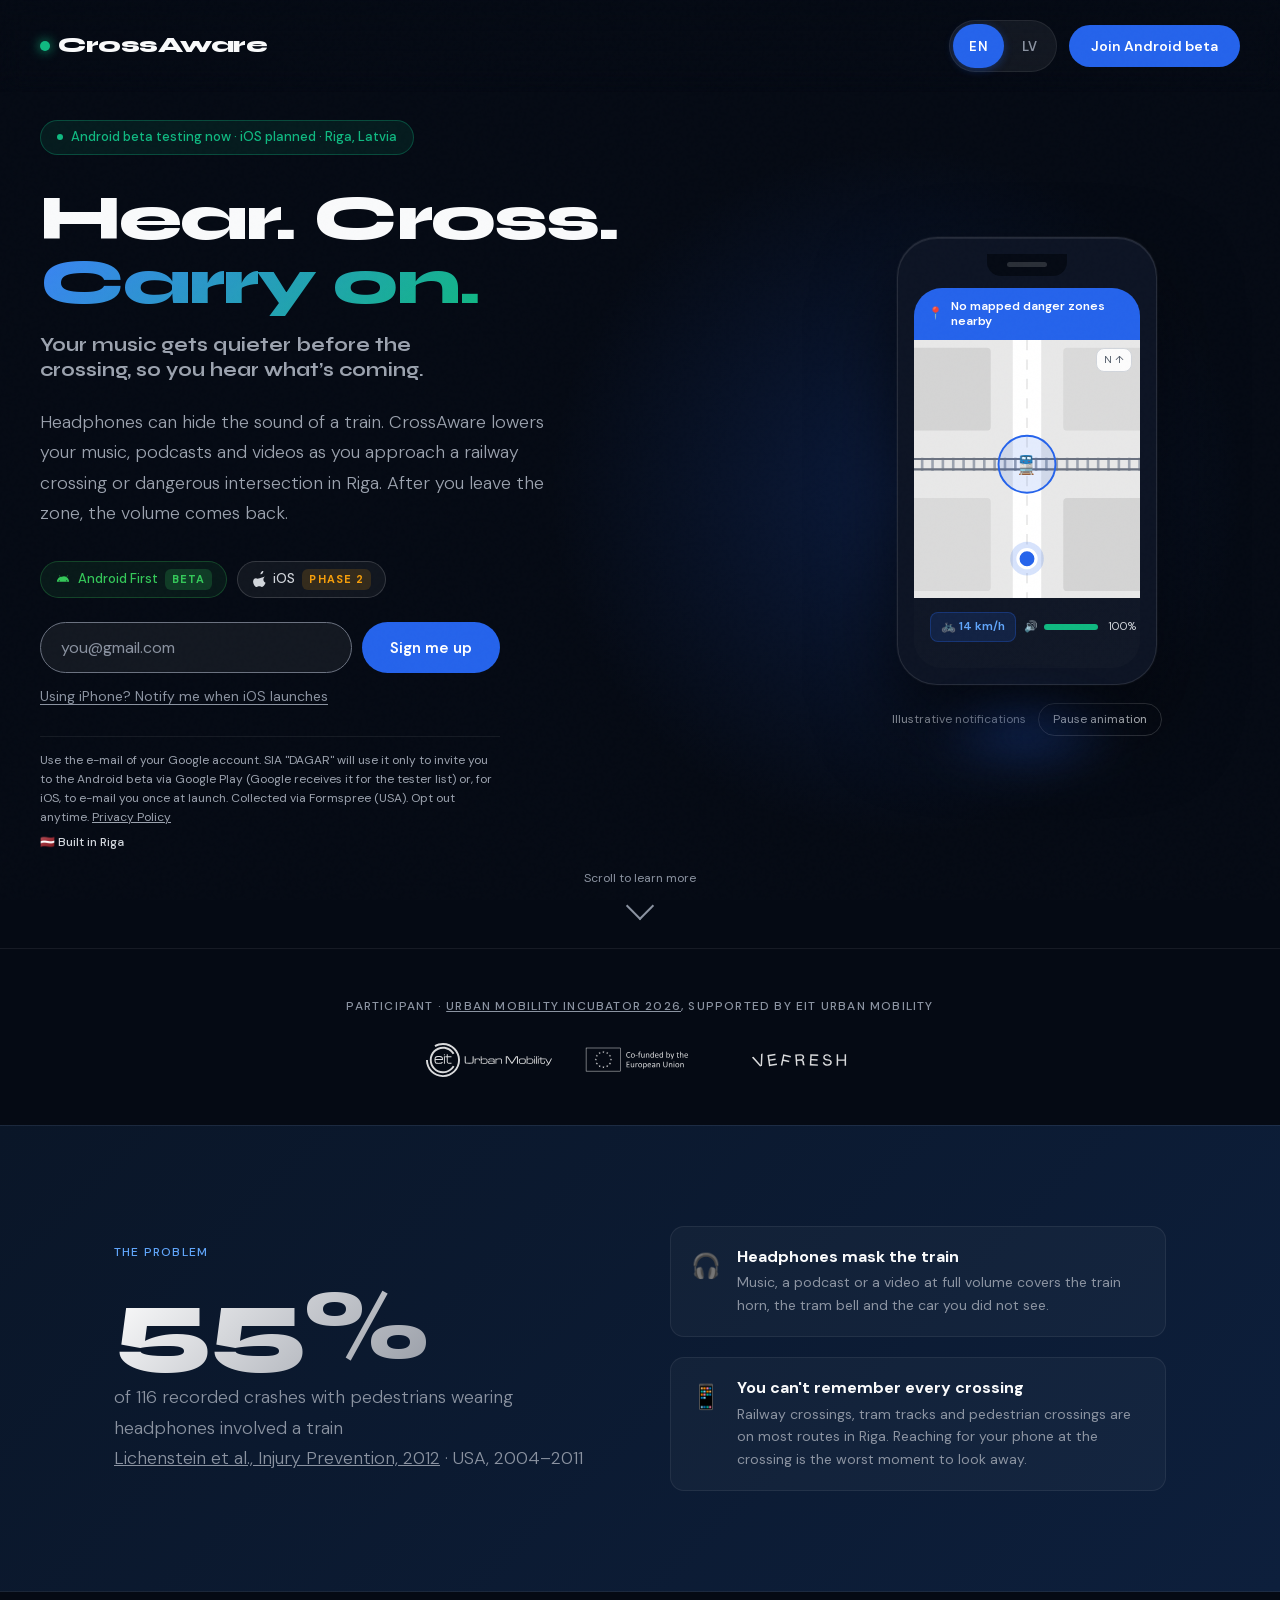
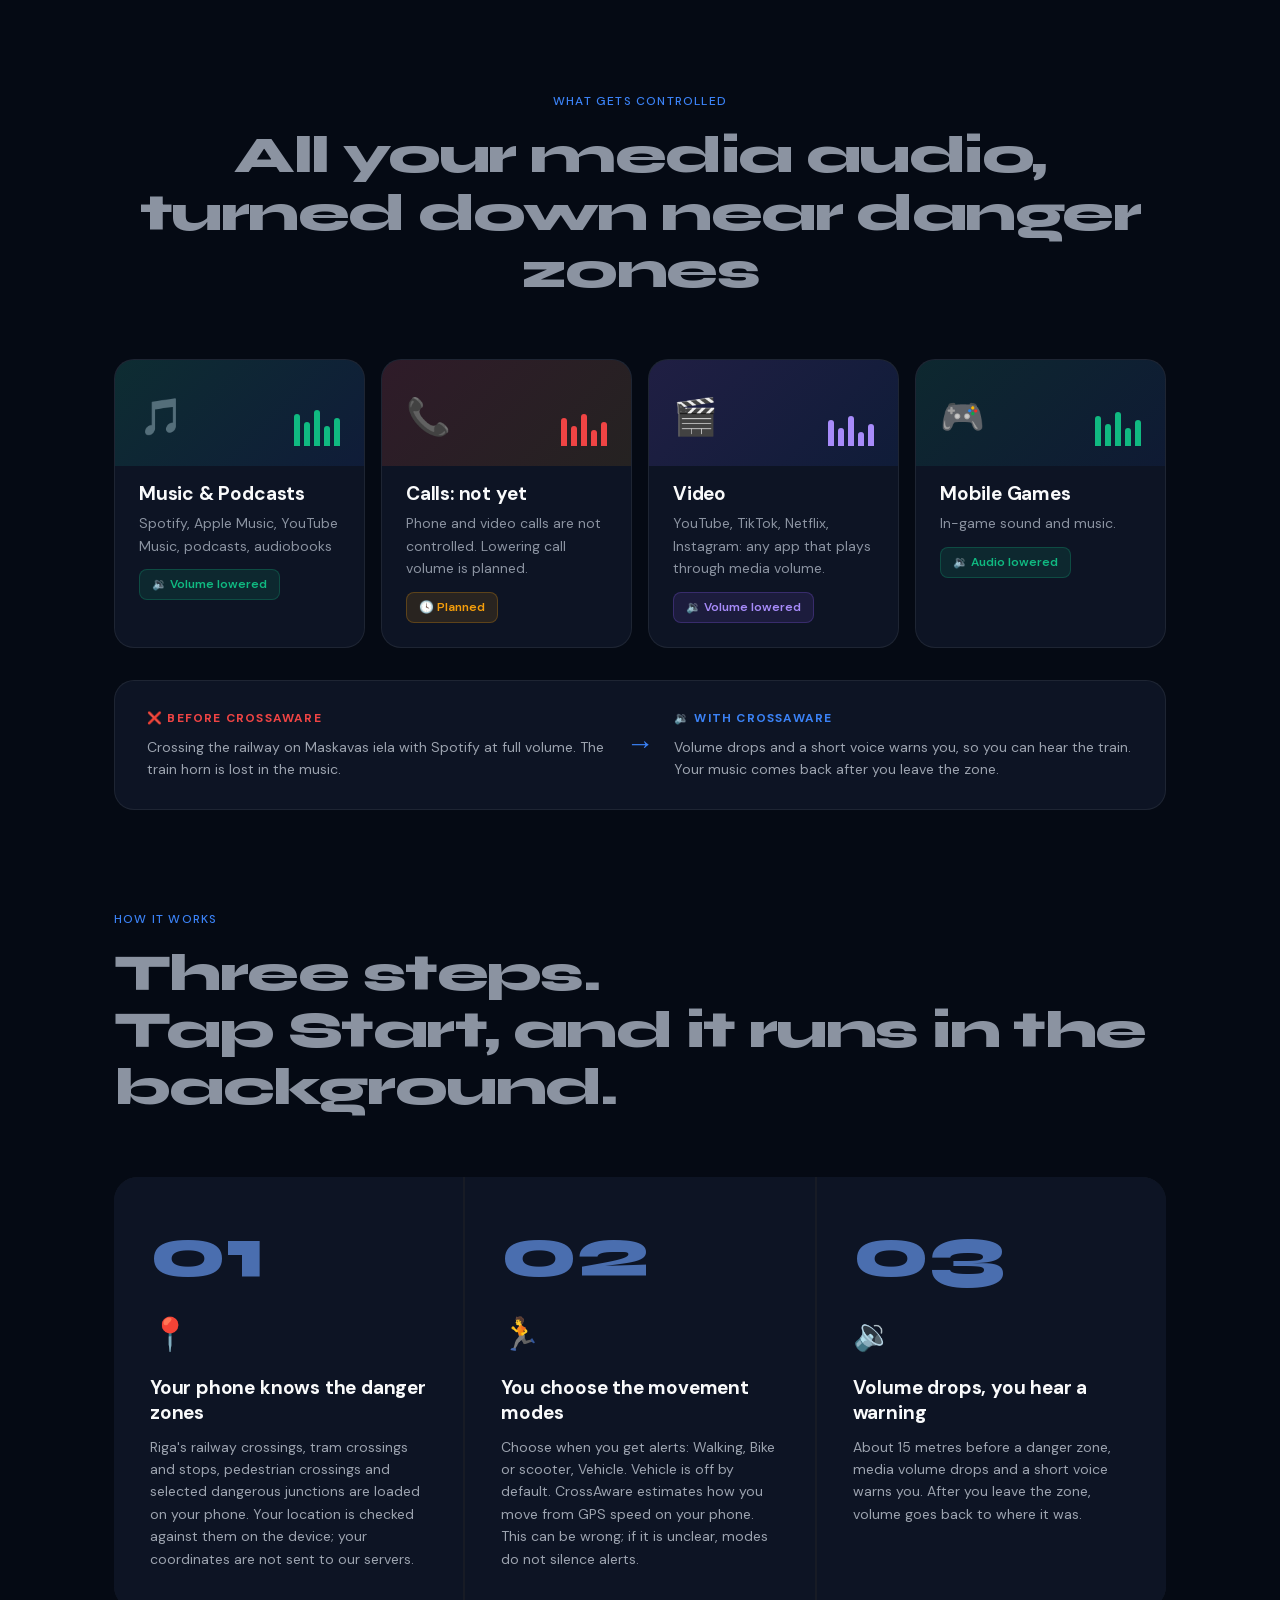
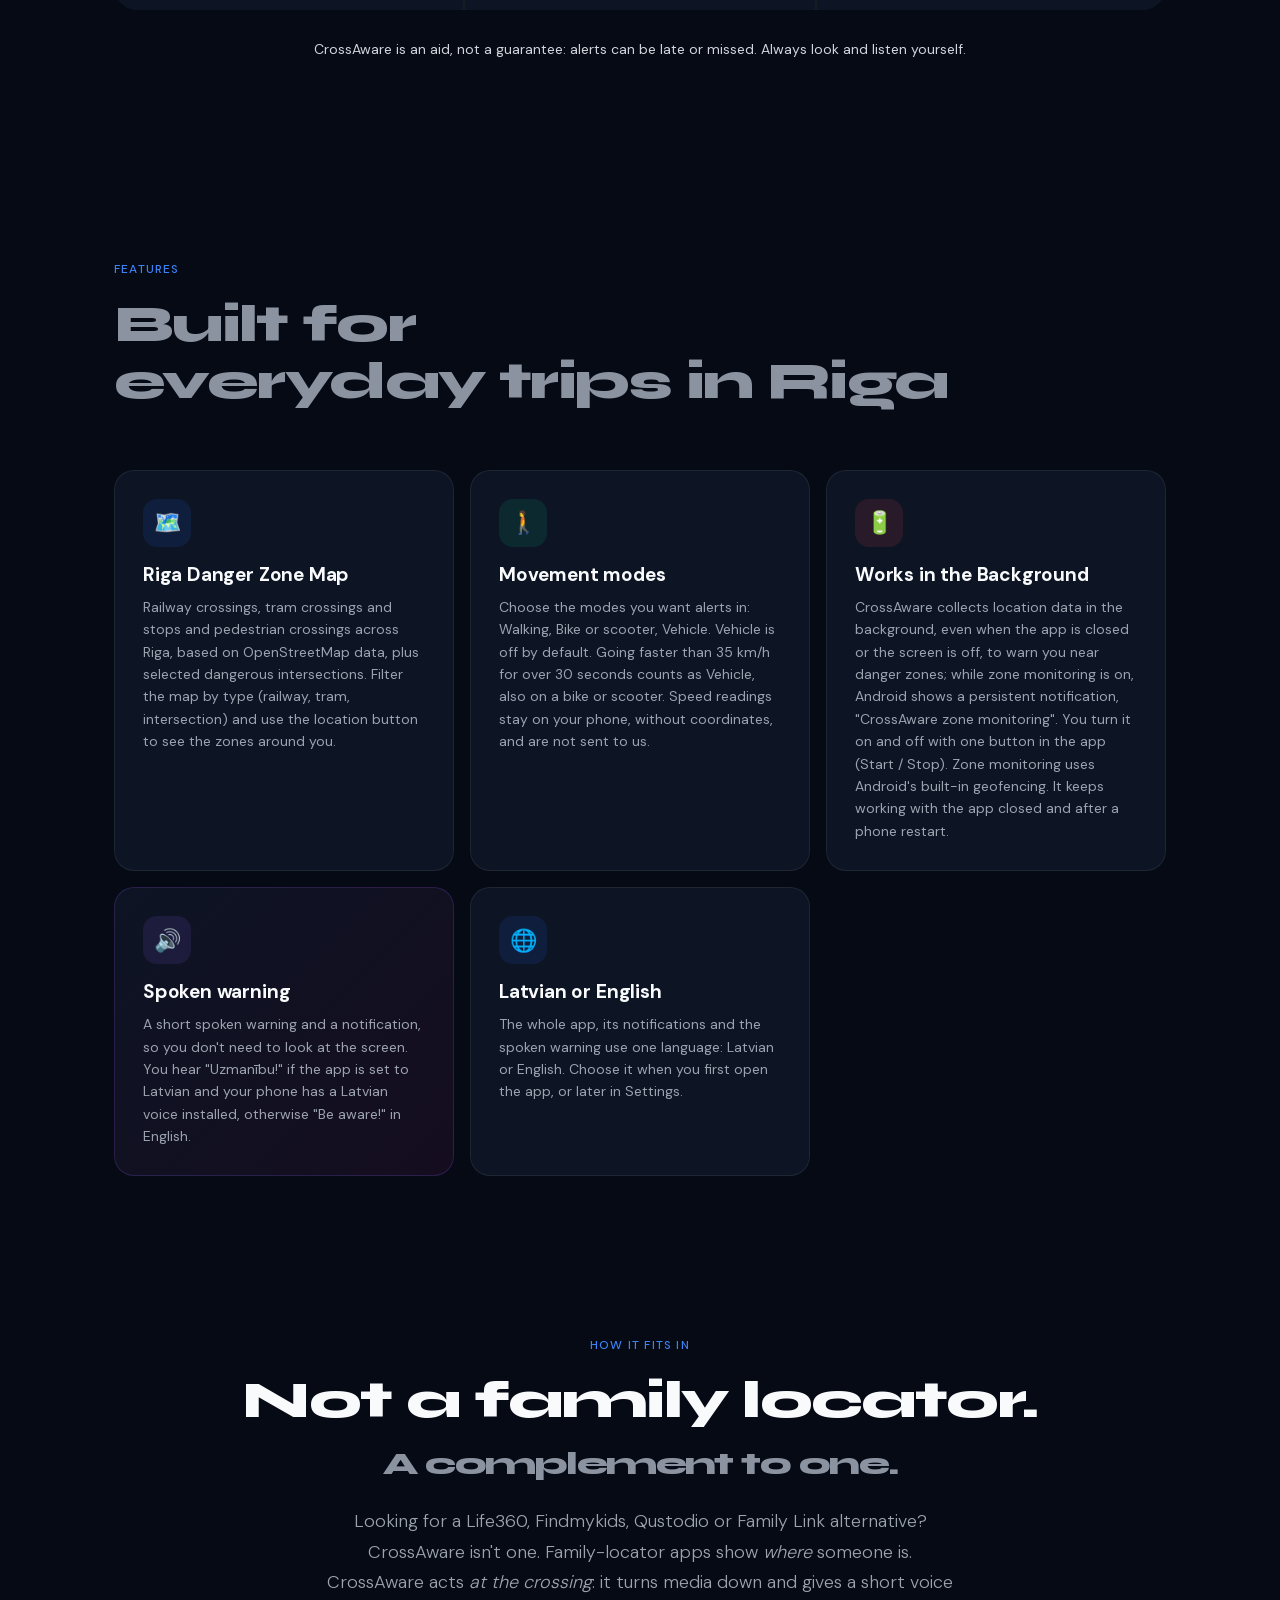
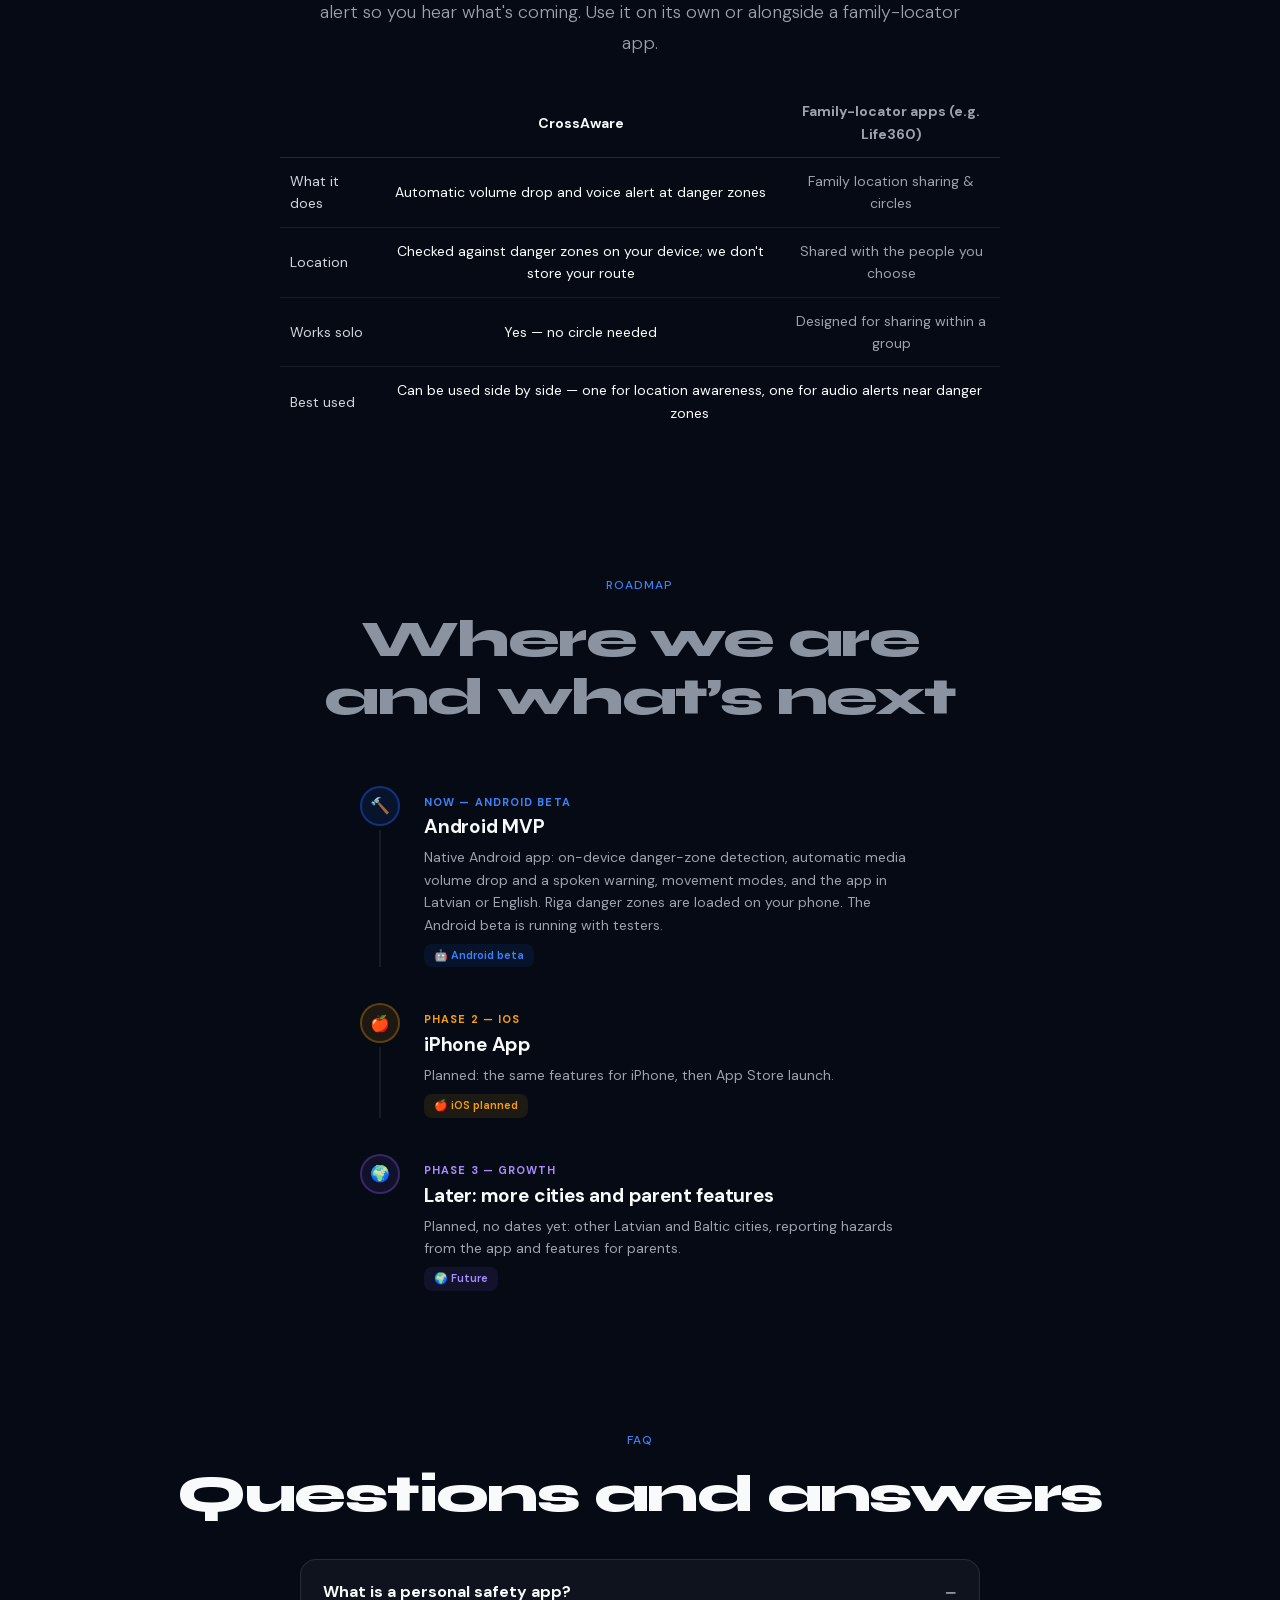
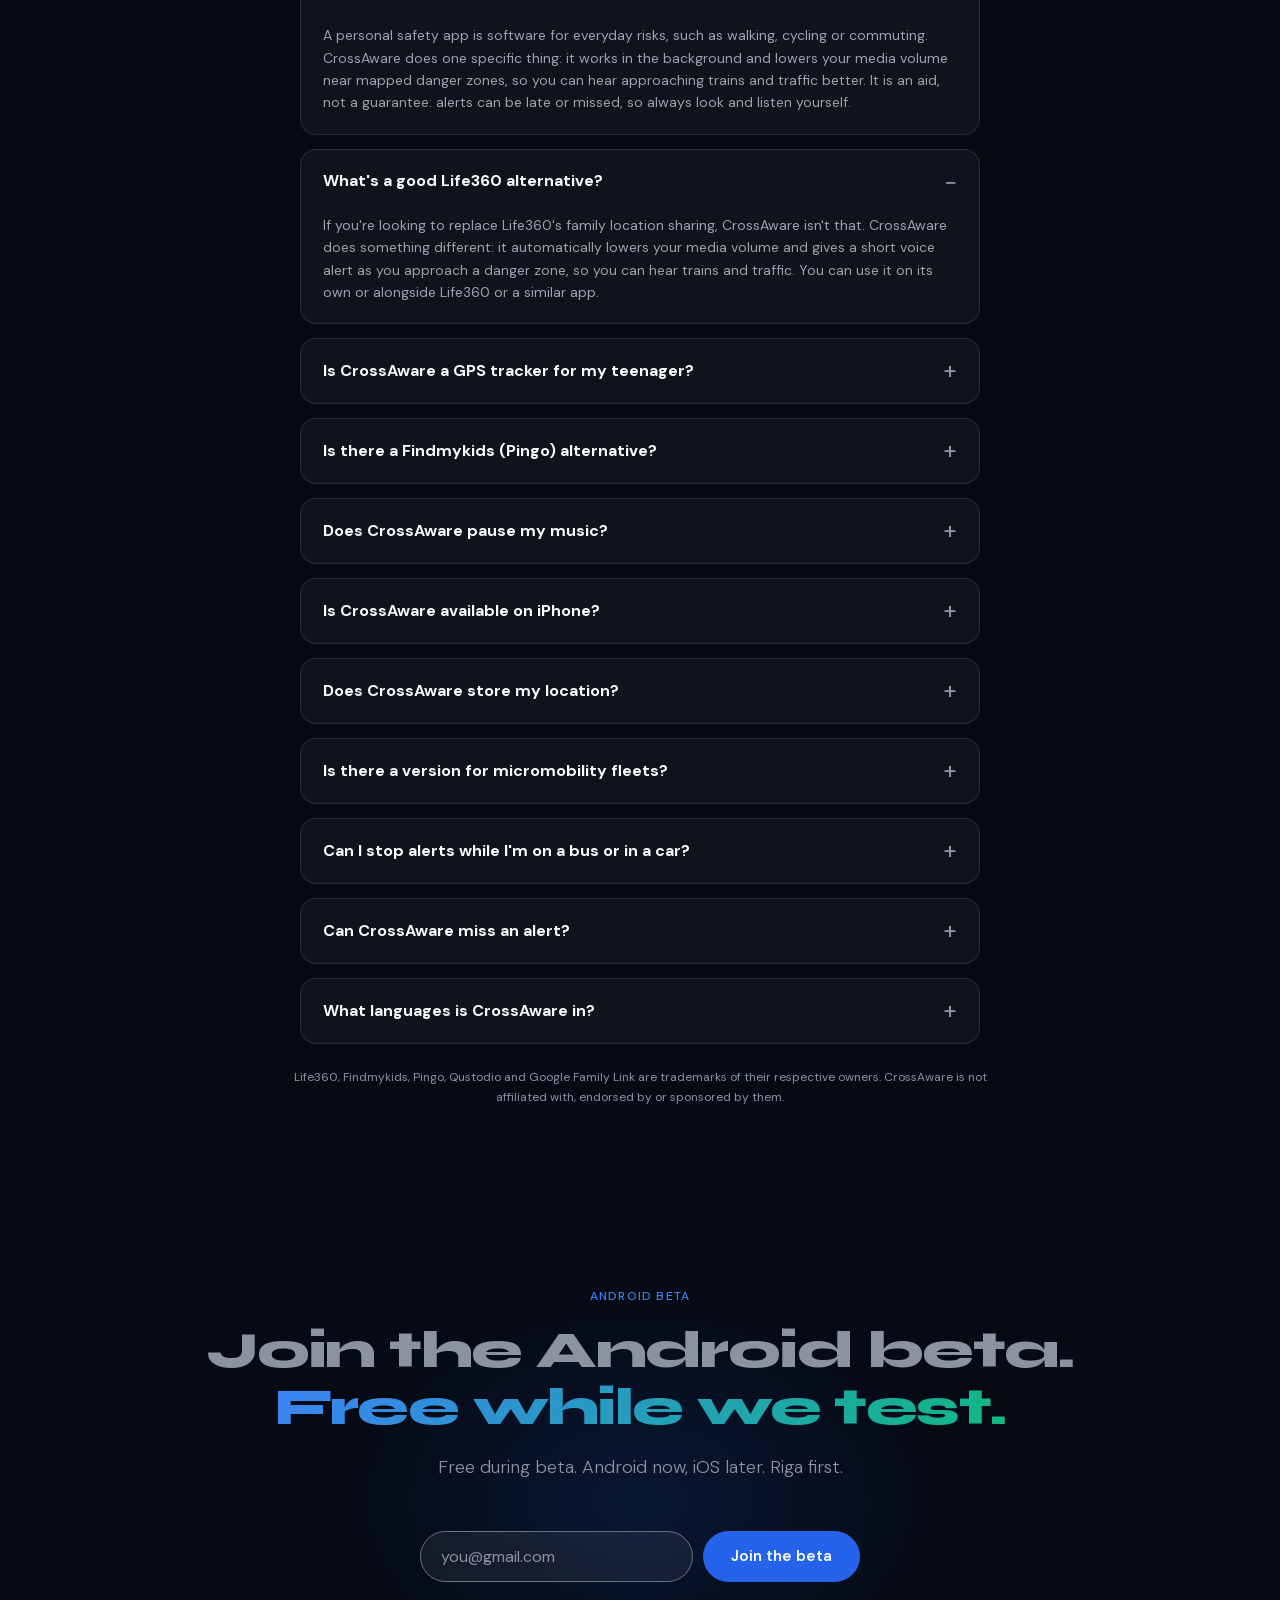
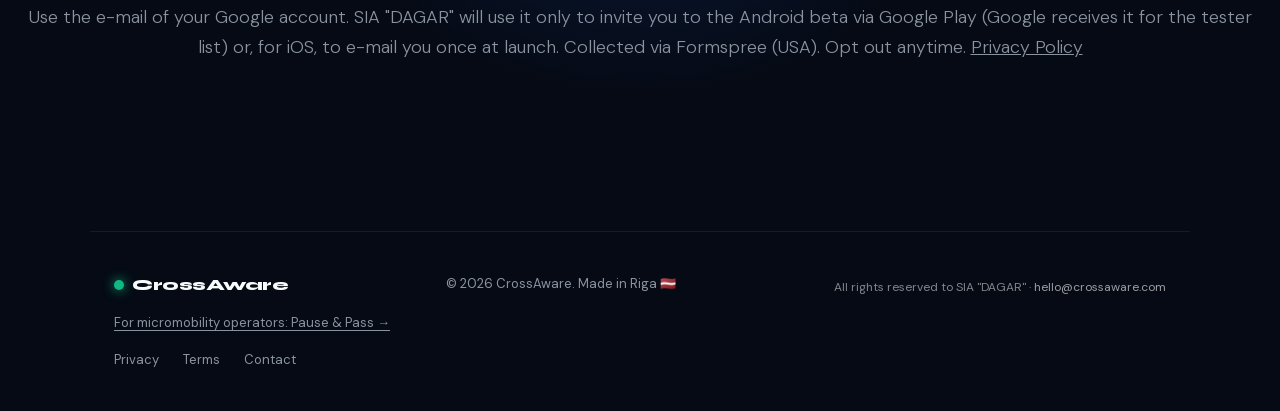
==== commit 9c9fea27: "index: release 45-46 features and Legal claim fixes (EN/LV) - Movement modes (step 2, feature card, " ====
--- a/index.html
+++ b/index.html
@@ -5,20 +5,20 @@
 <meta name="viewport" content="width=device-width, initial-scale=1.0"/>
 <meta name="google-site-verification" content="jQX9LMPp3nP7lT3XHxxzQgkQvDvdnK7w-xZzLRke5qQ"/>
 <title>CrossAware — Safety App for Pedestrians &amp; Cyclists</title>
-<meta name="description" content="CrossAware lowers your music near railway, tram and pedestrian crossings in Riga so you hear the train in time. Android beta. Not a Life360 replacement.">
+<meta name="description" content="CrossAware lowers your music near railway, tram and pedestrian crossings in Riga so you hear trains and traffic better. Android beta. Not a Life360 replacement.">
 <link rel="canonical" href="https://crossaware.com/"/>
 <!-- Open Graph / social sharing -->
 <meta property="og:type" content="website"/>
 <meta property="og:site_name" content="CrossAware"/>
 <meta property="og:url" content="https://crossaware.com/"/>
 <meta property="og:title" content="CrossAware — Safety App for Pedestrians &amp; Cyclists"/>
-<meta property="og:description" content="A safety app that turns your music down near railway crossings and dangerous intersections, so you hear approaching trains and traffic."/>
+<meta property="og:description" content="An app that turns your music down near railway crossings and dangerous intersections in Riga, so you can hear approaching trains and traffic better."/>
 <meta property="og:image" content="https://crossaware.com/og-image.png"/>
 <meta property="og:image:width" content="1200"/>
 <meta property="og:image:height" content="630"/>
 <meta name="twitter:card" content="summary_large_image"/>
 <meta name="twitter:title" content="CrossAware — Safety App for Pedestrians &amp; Cyclists"/>
-<meta name="twitter:description" content="A safety app that turns your music down near railway crossings and dangerous intersections, so you hear approaching trains and traffic."/>
+<meta name="twitter:description" content="An app that turns your music down near railway crossings and dangerous intersections in Riga, so you can hear approaching trains and traffic better."/>
 <meta name="twitter:image" content="https://crossaware.com/og-image.png"/>
 <link rel="preload" href="/fonts/syne-latin.woff2" as="font" type="font/woff2" crossorigin>
 <link rel="preload" href="/fonts/dm-sans-latin.woff2" as="font" type="font/woff2" crossorigin>
@@ -727,7 +727,7 @@
     font-size: 12px;
     font-weight: 600;
     line-height: 1.25;
-    background: #047857;
+    background: #2563EB; /* neutral (brand blue), not green: no "all clear" signal */
     color: #fff;
     transition: background-color 0.4s ease;
   }
@@ -738,7 +738,7 @@
   .sim-map { flex: 1; min-height: 0; position: relative; overflow: hidden; background: #E8E8E8; }
   .sim-map svg { position: absolute; inset: 0; display: block; }
   .sim-chip { position: absolute; top: 8px; right: 8px; background: rgba(255,255,255,0.92); border: 1px solid #D1D5DB; border-radius: 8px; padding: 3px 7px; font-size: 10px; color: #4B5563; }
-  .sim-zone { fill: rgba(16,185,129,0.12); stroke: #10B981; stroke-width: 1.5; transition: fill 0.4s ease, stroke 0.4s ease; }
+  .sim-zone { fill: rgba(37,99,235,0.12); stroke: #2563EB; stroke-width: 1.5; transition: fill 0.4s ease, stroke 0.4s ease; }
   .sim-pulse { fill: none; stroke: transparent; stroke-width: 1.5; }
   [data-zone="near"] .sim-zone { fill: rgba(245,158,11,0.22); stroke: #F59E0B; }
   [data-zone="danger"] .sim-zone { fill: rgba(239,68,68,0.24); stroke: #EF4444; }
@@ -1075,6 +1075,8 @@
     color: var(--muted);
     line-height: var(--lh-body);
   }
+
+  .how-note { max-width: 720px; margin: 28px auto 0; text-align: center; color: #D1D5DB; font-size: var(--fs-body-sm); line-height: var(--lh-body); }
 
   /* ── Features ── */
   .features-grid {
@@ -1273,7 +1275,7 @@
 
   <h1><span data-i18n="hero_h1a">Hear. Cross.</span><br/><em data-i18n="hero_h1b">Carry on.</em><span data-i18n="hero_h1c" class="hero-h1c">Your music gets quieter before the crossing, so you hear what’s coming.</span></h1>
 
-  <p class="hero-sub" data-i18n="hero_sub">Headphones can hide the sound of a train. CrossAware lowers your music, podcasts and videos as you approach a railway crossing or dangerous intersection in Riga. When you’re clear, the volume comes back.</p>
+  <p class="hero-sub" data-i18n="hero_sub">Headphones can hide the sound of a train. CrossAware lowers your music, podcasts and videos as you approach a railway crossing or dangerous intersection in Riga. After you leave the zone, the volume comes back.</p>
 
   <!-- Platform badges -->
   <div class="platform-badges">
@@ -1322,14 +1324,14 @@
         </div>
         <div class="notif" id="notifExit">
           <div class="notif-head"><span class="notif-icon"></span><span data-i18n="notif_app">CrossAware · now</span></div>
-          <div class="notif-title" data-i18n="notif_exit_title">✅ Danger zone cleared</div>
+          <div class="notif-title" data-i18n="notif_exit_title">You left the danger zone</div>
           <div class="notif-body" data-i18n="notif_exit_body">Volume restored. Stay alert!</div>
         </div>
 
         <!-- Status banner -->
         <div class="phone-alert" id="phoneBanner" data-state="safe">
-          <span id="bannerIcon">✅</span>
-          <span id="bannerText">No danger zones nearby</span>
+          <span id="bannerIcon">📍</span>
+          <span id="bannerText">No mapped danger zones nearby</span>
         </div>
 
         <!-- Map: road crossing a railway -->
@@ -1523,8 +1525,8 @@
     </div>
     <div class="ba-arrow">→</div>
     <div class="ba-col">
-      <div class="ba-label" style="color:#10B981" data-i18n="ba_after_label">✅ With CrossAware</div>
-      <div class="ba-scenario" data-i18n="ba_after_body">Volume drops, a short voice warns you, you hear the train. Your music comes back once you are clear.</div>
+      <div class="ba-label" style="color:var(--blue-light)" data-i18n="ba_after_label">🔉 With CrossAware</div>
+      <div class="ba-scenario" data-i18n="ba_after_body">Volume drops and a short voice warns you, so you can hear the train. Your music comes back after you leave the zone.</div>
     </div>
   </div>
 </section>
@@ -1532,7 +1534,7 @@
 <!-- How it works -->
 <section class="section">
   <div class="section-label reveal" data-i18n="how_label">How It Works</div>
-  <h2 class="reveal"><span data-i18n="how_h2a">Three steps.</span><br/><span data-i18n="how_h2b" style="color:var(--muted)">Then it runs in the background.</span></h2>
+  <h2 class="reveal"><span data-i18n="how_h2a">Three steps.</span><br/><span data-i18n="how_h2b" style="color:var(--muted)">Tap Start, and it runs in the background.</span></h2>
 
   <div class="steps reveal">
     <div class="step">
@@ -1544,16 +1546,17 @@
     <div class="step">
       <div class="step-num">02</div>
       <span class="step-icon">🏃</span>
-      <h3 data-i18n="step2_title">On foot or by bike only</h3>
-      <p data-i18n="step2_body">Walking or cycling, CrossAware is on. At car speed, alerts stay off.</p>
+      <h3 data-i18n="step2_title">You choose the movement modes</h3>
+      <p data-i18n="step2_body">Choose when you get alerts: Walking, Bike or scooter, Vehicle. Vehicle is off by default. CrossAware estimates how you move from GPS speed on your phone. This can be wrong; if it is unclear, modes do not silence alerts.</p>
     </div>
     <div class="step">
       <div class="step-num">03</div>
       <span class="step-icon">🔉</span>
       <h3 data-i18n="step3_title">Volume drops, you hear a warning</h3>
-      <p data-i18n="step3_body">About 15 metres before a danger zone, media volume drops and a short voice warns you. Once you are clear, volume goes back to where it was.</p>
+      <p data-i18n="step3_body">About 15 metres before a danger zone, media volume drops and a short voice warns you. After you leave the zone, volume goes back to where it was.</p>
     </div>
   </div>
+  <p class="how-note reveal" data-i18n="how_note">CrossAware is an aid, not a guarantee: alerts can be late or missed. Always look and listen yourself.</p>
 </section>
 
 <!-- Features -->
@@ -1565,23 +1568,28 @@
     <div class="feature-card">
       <div class="feature-icon" style="background:rgba(37,99,235,0.12)">🗺️</div>
       <h3 data-i18n="feat1_title">Riga Danger Zone Map</h3>
-      <p data-i18n="feat1_body">Pre-loaded with railway crossings, tram crossings and stops and pedestrian crossings across Riga, based on OpenStreetMap data, plus selected dangerous intersections.</p>
+      <p data-i18n="feat1_body">Railway crossings, tram crossings and stops and pedestrian crossings across Riga, based on OpenStreetMap data, plus selected dangerous intersections. Filter the map by type (railway, tram, intersection) and use the location button to see the zones around you.</p>
     </div>
     <div class="feature-card">
-      <div class="feature-icon" style="background:rgba(16,185,129,0.12)">🚴</div>
-      <h3 data-i18n="feat2_title">Walking & Cycling Only</h3>
-      <p data-i18n="feat2_body">Speed detection turns alerts off when you move at car speed, so they don't fire while you drive.</p>
+      <div class="feature-icon" style="background:rgba(16,185,129,0.12)">🚶</div>
+      <h3 data-i18n="feat2_title">Movement modes</h3>
+      <p data-i18n="feat2_body">Choose the modes you want alerts in: Walking, Bike or scooter, Vehicle. Vehicle is off by default. Going faster than 35 km/h for over 30 seconds counts as Vehicle, also on a bike or scooter. Speed readings stay on your phone, without coordinates, and are not sent to us.</p>
     </div>
     <div class="feature-card">
       <div class="feature-icon" style="background:rgba(239,68,68,0.12)">🔋</div>
       <h3 data-i18n="feat3_title">Works in the Background</h3>
-      <p data-i18n="feat3_body">CrossAware collects location data in the background, even when the app is closed or the screen is off, to warn you near danger zones; while zone monitoring is on, Android shows a persistent notification. Zone monitoring uses Android's built-in geofencing. It keeps working with the app closed and after a phone restart.</p>
+      <p data-i18n="feat3_body">CrossAware collects location data in the background, even when the app is closed or the screen is off, to warn you near danger zones; while zone monitoring is on, Android shows a persistent notification, "CrossAware zone monitoring". You turn it on and off with one button in the app (Start / Stop). Zone monitoring uses Android's built-in geofencing. It keeps working with the app closed and after a phone restart.</p>
     </div>
     <div class="feature-card" style="border-color:rgba(139,92,246,0.2);background:linear-gradient(135deg,#0D1424,#150D1F);">
       <div class="feature-icon" style="background:rgba(139,92,246,0.12)">🔊</div>
       <h3 data-i18n="feat7_title">Spoken warning</h3>
-      <p data-i18n="feat7_body">A short spoken warning and a notification. You hear "Uzmanību!" if your phone is set to Latvian and has a Latvian voice installed, otherwise "Be aware!" in English. No need to look at the screen.</p>
+      <p data-i18n="feat7_body">A short spoken warning and a notification, so you don't need to look at the screen. You hear "Uzmanību!" if the app is set to Latvian and your phone has a Latvian voice installed, otherwise "Be aware!" in English.</p>
       
+    </div>
+    <div class="feature-card">
+      <div class="feature-icon" style="background:rgba(37,99,235,0.12)">🌐</div>
+      <h3 data-i18n="feat8_title">Latvian or English</h3>
+      <p data-i18n="feat8_body">The whole app, its notifications and the spoken warning use one language: Latvian or English. Choose it when you first open the app, or later in Settings.</p>
     </div>
   </div>
 </section>
@@ -1601,7 +1609,7 @@
     <tr style="border-bottom:1px solid rgba(255,255,255,0.08)"><td style="padding:12px 10px;color:#D1D5DB" data-i18n="fits_r1_l">What it does</td><td style="text-align:center;padding:12px 10px" data-i18n="fits_r1_c">Automatic volume drop and voice alert at danger zones</td><td style="text-align:center;padding:12px 10px;color:#9CA3AF" data-i18n="fits_r1_e">Family location sharing &amp; circles</td></tr>
     <tr style="border-bottom:1px solid rgba(255,255,255,0.08)"><td style="padding:12px 10px;color:#D1D5DB" data-i18n="fits_r2_l">Location</td><td style="text-align:center;padding:12px 10px" data-i18n="fits_r2_c">Checked against danger zones on your device; we don't store your route</td><td style="text-align:center;padding:12px 10px;color:#9CA3AF" data-i18n="fits_r2_e">Shared with the people you choose</td></tr>
     <tr style="border-bottom:1px solid rgba(255,255,255,0.08)"><td style="padding:12px 10px;color:#D1D5DB" data-i18n="fits_r3_l">Works solo</td><td style="text-align:center;padding:12px 10px" data-i18n="fits_r3_c">Yes — no circle needed</td><td style="text-align:center;padding:12px 10px;color:#9CA3AF" data-i18n="fits_r3_e">Designed for sharing within a group</td></tr>
-    <tr><td style="padding:12px 10px;color:#D1D5DB" data-i18n="fits_r4_l">Best used</td><td style="text-align:center;padding:12px 10px" colspan="2" data-i18n="fits_r4_c">Can be used side by side — one for location awareness, one for audio safety</td></tr>
+    <tr><td style="padding:12px 10px;color:#D1D5DB" data-i18n="fits_r4_l">Best used</td><td style="text-align:center;padding:12px 10px" colspan="2" data-i18n="fits_r4_c">Can be used side by side — one for location awareness, one for audio alerts near danger zones</td></tr>
   </table>
   </div>
 </section>
@@ -1620,7 +1628,7 @@
       <div class="timeline-content">
         <div class="timeline-phase" style="color:var(--blue-light)" data-i18n="rm2_phase">Now — Android beta</div>
         <h3 data-i18n="rm2_title">Android MVP</h3>
-        <p data-i18n="rm2_body">Native Android app: on-device danger-zone detection, automatic media volume drop and a spoken warning, Riga danger zones pre-loaded. The Android beta is running with testers.</p>
+        <p data-i18n="rm2_body">Native Android app: on-device danger-zone detection, automatic media volume drop and a spoken warning, movement modes, and the app in Latvian or English. Riga danger zones are loaded on your phone. The Android beta is running with testers.</p>
         <span class="timeline-tag" style="background:rgba(37,99,235,0.1);color:var(--blue-light)" data-i18n="rm2_tag">🤖 Android beta</span>
       </div>
     </div>
@@ -1657,7 +1665,7 @@
   <div style="max-width:680px;margin:0 auto;display:flex;flex-direction:column;gap:14px">
     <details class="faq-item" open>
       <summary><h3 data-i18n="faq_q1">What is a personal safety app?</h3></summary>
-      <p data-i18n="faq_a1">A personal safety app is software that helps protect you during everyday activities like walking, cycling, or commuting. CrossAware is a personal safety app that works automatically in the background, lowering your media volume near danger zones so you can hear approaching traffic and trains.</p>
+      <p data-i18n="faq_a1">A personal safety app is software for everyday risks, such as walking, cycling or commuting. CrossAware does one specific thing: it works in the background and lowers your media volume near mapped danger zones, so you can hear approaching trains and traffic better. It is an aid, not a guarantee: alerts can be late or missed, so always look and listen yourself.</p>
     </details>
     <details class="faq-item" open>
       <summary><h3 data-i18n="faq_q2">What's a good Life360 alternative?</h3></summary>
@@ -1673,7 +1681,7 @@
     </details>
     <details class="faq-item">
       <summary><h3 data-i18n="faq_q5">Does CrossAware pause my music?</h3></summary>
-      <p data-i18n="faq_a5">No. It lowers media volume to about a fifth near a danger zone and plays a short spoken warning, so you still hear what is around you. Volume comes back when you are clear.</p>
+      <p data-i18n="faq_a5">No. It lowers media volume to about a fifth near a danger zone and plays a short spoken warning, so you still hear what is around you. Volume comes back after you leave the zone.</p>
     </details>
     <details class="faq-item">
       <summary><h3 data-i18n="faq_q6">Is CrossAware available on iPhone?</h3></summary>
@@ -1681,11 +1689,23 @@
     </details>
     <details class="faq-item">
       <summary><h3 data-i18n="faq_q7">Does CrossAware store my location?</h3></summary>
-      <p data-i18n="faq_a7">We don't store your coordinates or your route. Your location is checked against danger zones on your phone; your coordinates are not sent to our servers. When you enter or leave a danger zone, we save the zone and the time to your account for 90 days, then delete them. You can export or delete this history in the app.</p>
+      <p data-i18n="faq_a7">We don't store your coordinates or your route. Your location is checked against danger zones on your phone; your coordinates are not sent to our servers. When you enter or leave a danger zone, we save the zone and the time to your account for 90 days, then delete them. You can export or delete this history in the app. To apply your movement modes, the app keeps about the last minute of speed readings on your phone (speed and time, no coordinates); they are not sent to us.</p>
     </details>
     <details class="faq-item">
       <summary><h3 data-i18n="faq_q8">Is there a version for micromobility fleets?</h3></summary>
       <p data-i18n="faq_a8">Yes, as a separate product. Pause &amp; Pass is made by the same company, SIA "DAGAR", for scooter- and bike-share operators. It uses the same public danger-zone map as CrossAware, built from OpenStreetMap; the map holds places only, with no personal data. Your CrossAware account, location and zone-event history are not used for Pause &amp; Pass and are not shared with any operator. CrossAware remains an app for pedestrians and cyclists, free during the Android beta.</p>
+    </details>
+    <details class="faq-item">
+      <summary><h3 data-i18n="faq_q9">Can I stop alerts while I'm on a bus or in a car?</h3></summary>
+      <p data-i18n="faq_a9">Yes, that is what movement modes are for. In the app you choose whether you get alerts when walking, on a bike or scooter, or in a vehicle; Vehicle is off by default. CrossAware estimates how you move from GPS speed on your phone. This can be wrong: if it is unclear, modes do not silence alerts, so you may still get an alert in a slow bus or car. Going faster than 35 km/h for over 30 seconds counts as Vehicle, also on a bike or scooter.</p>
+    </details>
+    <details class="faq-item">
+      <summary><h3 data-i18n="faq_q10">Can CrossAware miss an alert?</h3></summary>
+      <p data-i18n="faq_a10">Yes. CrossAware is an aid, not a guarantee: alerts can be late or missed, for example when GPS is inaccurate, location is turned off or a place is not in our danger-zone map. Always look and listen yourself.</p>
+    </details>
+    <details class="faq-item">
+      <summary><h3 data-i18n="faq_q11">What languages is CrossAware in?</h3></summary>
+      <p data-i18n="faq_a11">Latvian and English. The whole app, its notifications and the spoken warning use the language you choose in the app. In Latvian the voice says "Uzmanību!" if a Latvian voice is installed on your phone, otherwise "Be aware!" in English.</p>
     </details>
   </div>
   <p style="color:var(--muted);font-size:var(--fs-xs);line-height:var(--lh-body);margin:24px auto 0;max-width:720px;text-align:center" data-i18n="tm_note">Life360, Findmykids, Pingo, Qustodio and Google Family Link are trademarks of their respective owners. CrossAware is not affiliated with, endorsed by or sponsored by them.</p>
@@ -1754,10 +1774,21 @@
   "name": "CrossAware",
   "applicationCategory": "UtilitiesApplication",
   "operatingSystem": "Android",
+  "inLanguage": ["lv", "en"],
   "offers": { "@type": "Offer", "price": "0", "priceCurrency": "EUR", "description": "Free during the Android beta" },
   "url": "https://crossaware.com/",
   "publisher": { "@id": "https://crossaware.com/#organization" },
-  "description": "CrossAware is a personal safety app for pedestrians and cyclists in Riga (Android beta). It lowers media volume (music, podcasts, video, games) and plays a short spoken warning near railway crossings, tram crossings and dangerous intersections, and restores it once you are clear. It is not a family-locator app; it can be used alongside apps like Life360."
+  "description": "CrossAware is an app for pedestrians and cyclists in Riga (Android beta). It lowers media volume (music, podcasts, video, games) and plays a short spoken warning near mapped railway crossings, tram crossings and dangerous intersections, and restores the volume after you leave the zone. It is an aid, not a guarantee: alerts can be late or missed. It is not a family-locator app; it can be used alongside apps like Life360.",
+  "featureList": [
+    "Lowers media volume to about a fifth near mapped danger zones and restores it after you leave the zone",
+    "Short spoken warning and notification",
+    "Movement modes: you choose whether to get alerts when walking, on a bike or scooter, or in a vehicle; Vehicle is off by default",
+    "Movement is estimated on the phone from GPS speed; if it is unclear, modes do not silence alerts",
+    "Danger-zone detection on the phone; coordinates are not sent to CrossAware servers",
+    "Riga danger-zone map based on OpenStreetMap, with a filter by zone type and a button that shows your location",
+    "Start / Stop button for zone monitoring in the background",
+    "App, notifications and spoken warning in Latvian or English"
+  ]
 }
 </script>
 <script type="application/ld+json">
@@ -1770,7 +1801,7 @@
       "name": "What is a personal safety app?",
       "acceptedAnswer": {
         "@type": "Answer",
-        "text": "A personal safety app is software that helps protect you during everyday activities like walking, cycling, or commuting. CrossAware is a personal safety app that works automatically in the background, lowering your media volume near danger zones so you can hear approaching traffic and trains."
+        "text": "A personal safety app is software for everyday risks, such as walking, cycling or commuting. CrossAware does one specific thing: it works in the background and lowers your media volume near mapped danger zones, so you can hear approaching trains and traffic better. It is an aid, not a guarantee: alerts can be late or missed, so always look and listen yourself."
       }
     },
     {
@@ -1802,7 +1833,7 @@
       "name": "Does CrossAware pause my music?",
       "acceptedAnswer": {
         "@type": "Answer",
-        "text": "No. It lowers media volume to about a fifth near a danger zone and plays a short spoken warning, so you still hear what is around you. Volume comes back when you are clear."
+        "text": "No. It lowers media volume to about a fifth near a danger zone and plays a short spoken warning, so you still hear what is around you. Volume comes back after you leave the zone."
       }
     },
     {
@@ -1818,7 +1849,7 @@
       "name": "Does CrossAware store my location?",
       "acceptedAnswer": {
         "@type": "Answer",
-        "text": "We don't store your coordinates or your route. Your location is checked against danger zones on your phone; your coordinates are not sent to our servers. When you enter or leave a danger zone, we save the zone and the time to your account for 90 days, then delete them. You can export or delete this history in the app."
+        "text": "We don't store your coordinates or your route. Your location is checked against danger zones on your phone; your coordinates are not sent to our servers. When you enter or leave a danger zone, we save the zone and the time to your account for 90 days, then delete them. You can export or delete this history in the app. To apply your movement modes, the app keeps about the last minute of speed readings on your phone (speed and time, no coordinates); they are not sent to us."
       }
     },
     {
@@ -1827,6 +1858,30 @@
       "acceptedAnswer": {
         "@type": "Answer",
         "text": "Yes, as a separate product. Pause & Pass is made by the same company, SIA \"DAGAR\", for scooter- and bike-share operators. It uses the same public danger-zone map as CrossAware, built from OpenStreetMap; the map holds places only, with no personal data. Your CrossAware account, location and zone-event history are not used for Pause & Pass and are not shared with any operator. CrossAware remains an app for pedestrians and cyclists, free during the Android beta."
+      }
+    },
+    {
+      "@type": "Question",
+      "name": "Can I stop alerts while I'm on a bus or in a car?",
+      "acceptedAnswer": {
+        "@type": "Answer",
+        "text": "Yes, that is what movement modes are for. In the app you choose whether you get alerts when walking, on a bike or scooter, or in a vehicle; Vehicle is off by default. CrossAware estimates how you move from GPS speed on your phone. This can be wrong: if it is unclear, modes do not silence alerts, so you may still get an alert in a slow bus or car. Going faster than 35 km/h for over 30 seconds counts as Vehicle, also on a bike or scooter."
+      }
+    },
+    {
+      "@type": "Question",
+      "name": "Can CrossAware miss an alert?",
+      "acceptedAnswer": {
+        "@type": "Answer",
+        "text": "Yes. CrossAware is an aid, not a guarantee: alerts can be late or missed, for example when GPS is inaccurate, location is turned off or a place is not in our danger-zone map. Always look and listen yourself."
+      }
+    },
+    {
+      "@type": "Question",
+      "name": "What languages is CrossAware in?",
+      "acceptedAnswer": {
+        "@type": "Answer",
+        "text": "Latvian and English. The whole app, its notifications and the spoken warning use the language you choose in the app. In Latvian the voice says \"Uzmanību!\" if a Latvian voice is installed on your phone, otherwise \"Be aware!\" in English."
       }
     }
   ]
@@ -1938,7 +1993,7 @@
       fits_r3_c: 'Yes — no circle needed',
       fits_r3_e: "Designed for sharing within a group",
       fits_r4_l: 'Best used',
-      fits_r4_c: "Can be used side by side — one for location awareness, one for audio safety",
+      fits_r4_c: "Can be used side by side — one for location awareness, one for audio alerts near danger zones",
       faq_label: 'FAQ',
       faq_h2: "Questions and answers",
       tm_note: "Life360, Findmykids, Pingo, Qustodio and Google Family Link are trademarks of their respective owners. CrossAware is not affiliated with, endorsed by or sponsored by them.",
@@ -1946,7 +2001,7 @@
       supported_by: "Participant · <a href=\"https://www.urbanmobility.io\" target=\"_blank\" rel=\"noopener\" style=\"color:inherit\">Urban Mobility Incubator 2026</a>, supported by EIT Urban Mobility",
       footer_terms: "Terms",
       faq_q1: 'What is a personal safety app?',
-      faq_a1: 'A personal safety app is software that helps protect you during everyday activities like walking, cycling, or commuting. CrossAware is a personal safety app that works automatically in the background, lowering your media volume near danger zones so you can hear approaching traffic and trains.',
+      faq_a1: "A personal safety app is software for everyday risks, such as walking, cycling or commuting. CrossAware does one specific thing: it works in the background and lowers your media volume near mapped danger zones, so you can hear approaching trains and traffic better. It is an aid, not a guarantee: alerts can be late or missed, so always look and listen yourself.",
       faq_q2: 'What\'s a good Life360 alternative?',
       faq_a2: "If you're looking to replace Life360's family location sharing, CrossAware isn't that. CrossAware does something different: it automatically lowers your media volume and gives a short voice alert as you approach a danger zone, so you can hear trains and traffic. You can use it on its own or alongside Life360 or a similar app.",
       faq_q3: 'Is CrossAware a GPS tracker for my teenager?',
@@ -1954,13 +2009,19 @@
       faq_q4: 'Is there a Findmykids (Pingo) alternative?',
       faq_a4: "If you use Findmykids (Pingo) to see where your teen is, CrossAware isn't a replacement — it's a different kind of tool. Findmykids shows a location on a map; CrossAware automatically lowers media volume and gives a voice alert near a danger zone, so they can hear a train or car coming. The two can be used side by side.",
       faq_q5: "Does CrossAware pause my music?",
-      faq_a5: "No. It lowers media volume to about a fifth near a danger zone and plays a short spoken warning, so you still hear what is around you. Volume comes back when you are clear.",
+      faq_a5: "No. It lowers media volume to about a fifth near a danger zone and plays a short spoken warning, so you still hear what is around you. Volume comes back after you leave the zone.",
       faq_q6: "Is CrossAware available on iPhone?",
       faq_a6: "Not yet. CrossAware is in Android beta with testers in Riga. An iPhone version is planned.",
       faq_q7: "Does CrossAware store my location?",
-      faq_a7: "We don't store your coordinates or your route. Your location is checked against danger zones on your phone; your coordinates are not sent to our servers. When you enter or leave a danger zone, we save the zone and the time to your account for 90 days, then delete them. You can export or delete this history in the app.",
+      faq_a7: "We don't store your coordinates or your route. Your location is checked against danger zones on your phone; your coordinates are not sent to our servers. When you enter or leave a danger zone, we save the zone and the time to your account for 90 days, then delete them. You can export or delete this history in the app. To apply your movement modes, the app keeps about the last minute of speed readings on your phone (speed and time, no coordinates); they are not sent to us.",
       faq_q8: "Is there a version for micromobility fleets?",
       faq_a8: "Yes, as a separate product. Pause & Pass is made by the same company, SIA \"DAGAR\", for scooter- and bike-share operators. It uses the same public danger-zone map as CrossAware, built from OpenStreetMap; the map holds places only, with no personal data. Your CrossAware account, location and zone-event history are not used for Pause & Pass and are not shared with any operator. CrossAware remains an app for pedestrians and cyclists, free during the Android beta.",
+      faq_q9: "Can I stop alerts while I'm on a bus or in a car?",
+      faq_a9: "Yes, that is what movement modes are for. In the app you choose whether you get alerts when walking, on a bike or scooter, or in a vehicle; Vehicle is off by default. CrossAware estimates how you move from GPS speed on your phone. This can be wrong: if it is unclear, modes do not silence alerts, so you may still get an alert in a slow bus or car. Going faster than 35 km/h for over 30 seconds counts as Vehicle, also on a bike or scooter.",
+      faq_q10: "Can CrossAware miss an alert?",
+      faq_a10: "Yes. CrossAware is an aid, not a guarantee: alerts can be late or missed, for example when GPS is inaccurate, location is turned off or a place is not in our danger-zone map. Always look and listen yourself.",
+      faq_q11: "What languages is CrossAware in?",
+      faq_a11: "Latvian and English. The whole app, its notifications and the spoken warning use the language you choose in the app. In Latvian the voice says \"Uzmanību!\" if a Latvian voice is installed on your phone, otherwise \"Be aware!\" in English.",
       footer_pp: "For micromobility operators: Pause & Pass →",
       nav_cta: "Join Android beta",
       hero_badge: "Android beta testing now · iOS planned · Riga, Latvia",
@@ -1970,12 +2031,12 @@
       notif_app: "CrossAware · now",
       notif_enter_title: "⚠️ Danger zone ahead",
       notif_enter_body: "Railway crossing — stay alert and watch for traffic!",
-      notif_exit_title: "✅ Danger zone cleared",
+      notif_exit_title: "You left the danger zone",
       notif_exit_body: "Volume restored. Stay alert!",
       notif_label: "Illustrative notifications",
       sim_pause: "Pause animation",
       sim_play: "Play animation",
-      hero_sub: "Headphones can hide the sound of a train. CrossAware lowers your music, podcasts and videos as you approach a railway crossing or dangerous intersection in Riga. When you’re clear, the volume comes back.",
+      hero_sub: "Headphones can hide the sound of a train. CrossAware lowers your music, podcasts and videos as you approach a railway crossing or dangerous intersection in Riga. After you leave the zone, the volume comes back.",
       android_first: 'Android First',
       launching_soon: "Beta",
       plat_android: '🤖 Android',
@@ -1996,13 +2057,14 @@
       prob3_body: "Railway crossings, tram tracks and pedestrian crossings are on most routes in Riga. Reaching for your phone at the crossing is the worst moment to look away.",
       how_label: 'How It Works',
       how_h2a: "Three steps.",
-      how_h2b: "Then it runs in the background.",
+      how_h2b: "Tap Start, and it runs in the background.",
       step1_title: "Your phone knows the danger zones",
       step1_body: "Riga's railway crossings, tram crossings and stops, pedestrian crossings and selected dangerous junctions are loaded on your phone. Your location is checked against them on the device; your coordinates are not sent to our servers.",
-      step2_title: "On foot or by bike only",
-      step2_body: "Walking or cycling, CrossAware is on. At car speed, alerts stay off.",
+      step2_title: "You choose the movement modes",
+      step2_body: "Choose when you get alerts: Walking, Bike or scooter, Vehicle. Vehicle is off by default. CrossAware estimates how you move from GPS speed on your phone. This can be wrong; if it is unclear, modes do not silence alerts.",
       step3_title: "Volume drops, you hear a warning",
-      step3_body: "About 15 metres before a danger zone, media volume drops and a short voice warns you. Once you are clear, volume goes back to where it was.",
+      step3_body: "About 15 metres before a danger zone, media volume drops and a short voice warns you. After you leave the zone, volume goes back to where it was.",
+      how_note: "CrossAware is an aid, not a guarantee: alerts can be late or missed. Always look and listen yourself.",
       sound_label: 'What Gets Controlled',
       sound_h2a: "All your media audio,",
       sound_h2b: "turned down near danger zones",
@@ -2019,25 +2081,27 @@
       sound4_body: "In-game sound and music.",
       sound4_tag: '🔉 Audio lowered',
       ba_before_body: "Crossing the railway on Maskavas iela with Spotify at full volume. The train horn is lost in the music.",
-      ba_after_label: '✅ With CrossAware',
-      ba_after_body: "Volume drops, a short voice warns you, you hear the train. Your music comes back once you are clear.",
+      ba_after_label: "🔉 With CrossAware",
+      ba_after_body: "Volume drops and a short voice warns you, so you can hear the train. Your music comes back after you leave the zone.",
       feat_label: 'Features',
       feat_h2a: "Built for",
       feat_h2b: "everyday trips in Riga",
       feat1_title: 'Riga Danger Zone Map',
-      feat1_body: "Pre-loaded with railway crossings, tram crossings and stops and pedestrian crossings across Riga, based on OpenStreetMap data, plus selected dangerous intersections.",
-      feat2_title: "Walking & Cycling Only",
-      feat2_body: "Speed detection turns alerts off when you move at car speed, so they don't fire while you drive.",
+      feat1_body: "Railway crossings, tram crossings and stops and pedestrian crossings across Riga, based on OpenStreetMap data, plus selected dangerous intersections. Filter the map by type (railway, tram, intersection) and use the location button to see the zones around you.",
+      feat2_title: "Movement modes",
+      feat2_body: "Choose the modes you want alerts in: Walking, Bike or scooter, Vehicle. Vehicle is off by default. Going faster than 35 km/h for over 30 seconds counts as Vehicle, also on a bike or scooter. Speed readings stay on your phone, without coordinates, and are not sent to us.",
       feat3_title: "Works in the Background",
-      feat3_body: "CrossAware collects location data in the background, even when the app is closed or the screen is off, to warn you near danger zones; while zone monitoring is on, Android shows a persistent notification. Zone monitoring uses Android's built-in geofencing. It keeps working with the app closed and after a phone restart.",
+      feat3_body: "CrossAware collects location data in the background, even when the app is closed or the screen is off, to warn you near danger zones; while zone monitoring is on, Android shows a persistent notification, \"CrossAware zone monitoring\". You turn it on and off with one button in the app (Start / Stop). Zone monitoring uses Android's built-in geofencing. It keeps working with the app closed and after a phone restart.",
       feat7_title: "Spoken warning",
-      feat7_body: "A short spoken warning and a notification. You hear \"Uzmanību!\" if your phone is set to Latvian and has a Latvian voice installed, otherwise \"Be aware!\" in English. No need to look at the screen.",
+      feat7_body: "A short spoken warning and a notification, so you don't need to look at the screen. You hear \"Uzmanību!\" if the app is set to Latvian and your phone has a Latvian voice installed, otherwise \"Be aware!\" in English.",
+      feat8_title: "Latvian or English",
+      feat8_body: "The whole app, its notifications and the spoken warning use one language: Latvian or English. Choose it when you first open the app, or later in Settings.",
       roadmap_label: 'Roadmap',
       roadmap_h2a: "Where we are",
       roadmap_h2b: "and what’s next",
       rm2_phase: "Now — Android beta",
       rm2_title: 'Android MVP',
-      rm2_body: "Native Android app: on-device danger-zone detection, automatic media volume drop and a spoken warning, Riga danger zones pre-loaded. The Android beta is running with testers.",
+      rm2_body: "Native Android app: on-device danger-zone detection, automatic media volume drop and a spoken warning, movement modes, and the app in Latvian or English. Riga danger zones are loaded on your phone. The Android beta is running with testers.",
       rm2_tag: "🤖 Android beta",
       rm3_phase: 'Phase 2 — iOS',
       rm3_title: 'iPhone App',
@@ -2075,7 +2139,7 @@
       fits_r3_c: 'Jā — grupa nav vajadzīga',
       fits_r3_e: "Paredzētas kopīgošanai grupā",
       fits_r4_l: 'Vislabāk lietot',
-      fits_r4_c: "Var lietot līdzās — viena atrašanās vietas pārskatam, otra skaņas drošībai",
+      fits_r4_c: "Var lietot līdzās — viena atrašanās vietas pārskatam, otra skaņas brīdinājumiem pie bīstamajām zonām",
       faq_label: 'BUJ',
       faq_h2: "Jautājumi un atbildes",
       tm_note: "Life360, Findmykids, Pingo, Qustodio un Google Family Link ir to attiecīgo īpašnieku preču zīmes. CrossAware nav ar tiem saistīts, un tie CrossAware neatbalsta un nesponsorē.",
@@ -2083,7 +2147,7 @@
       supported_by: "Dalībnieks · <a href=\"https://www.urbanmobility.io\" target=\"_blank\" rel=\"noopener\" style=\"color:inherit\">Urban Mobility Incubator 2026</a>, ko atbalsta EIT Urban Mobility",
       footer_terms: "Noteikumi",
       faq_q1: 'Kas ir personīgās drošības lietotne?',
-      faq_a1: 'Personīgās drošības lietotne ir programmatūra, kas palīdz pasargāt tevi ikdienas gaitās — ejot kājām, braucot ar velosipēdu vai pārvietojoties. CrossAware ir personīgās drošības lietotne, kas darbojas automātiski fonā, pieklusinot multivides skaļumu pie bīstamajām zonām, lai tu sadzirdi tuvojošos satiksmi un vilcienus.',
+      faq_a1: "Personīgās drošības lietotne ir programmatūra ikdienas riskiem, piemēram, ejot kājām, braucot ar velosipēdu vai pārvietojoties pa pilsētu. CrossAware dara vienu konkrētu lietu: tā darbojas fonā un pie kartē atzīmētām bīstamajām zonām samazina multivides skaļumu, lai tu labāk sadzirdētu tuvojošos vilcienus un satiksmi. Tā ir palīglīdzeklis, nevis garantija: brīdinājumi var kavēties vai nepienākt, tāpēc vienmēr skaties un klausies.",
       faq_q2: 'Kāda ir laba Life360 alternatīva?',
       faq_a2: "Ja meklē, ar ko aizstāt Life360 ģimenes atrašanās vietas kopīgošanu, CrossAware nav tāda. CrossAware dara ko citu: tas automātiski samazina multivides skaļumu un dod īsu balss brīdinājumu, tuvojoties bīstamai zonai, lai tu dzirdētu vilcienus un satiksmi. To var lietot atsevišķi vai kopā ar Life360 vai līdzīgu lietotni.",
       faq_q3: "Vai CrossAware ir GPS izsekotājs pusaudzim?",
@@ -2091,13 +2155,19 @@
       faq_q4: 'Vai ir Findmykids (Pingo) alternatīva?',
       faq_a4: "Ja lieto Findmykids (Pingo), lai redzētu, kur atrodas tavs pusaudzis, CrossAware to neaizstāj — tas ir cita veida rīks. Findmykids rāda atrašanās vietu kartē; CrossAware automātiski samazina multivides skaļumu un dod balss brīdinājumu pie bīstamas zonas, lai varētu sadzirdēt vilcienu vai auto. Abas var lietot līdzās.",
       faq_q5: "Vai CrossAware aptur mūziku?",
-      faq_a5: "Nē. Pie bīstamās zonas tas samazina multivides skaļumu līdz apmēram piektdaļai un atskaņo īsu balss brīdinājumu, lai tu dzirdētu apkārtni. Kad esi garām, skaļums atgriežas.",
+      faq_a5: "Nē. Pie bīstamās zonas tas samazina multivides skaļumu līdz apmēram piektdaļai un atskaņo īsu balss brīdinājumu, lai tu dzirdētu apkārtni. Kad izej no zonas, skaļums atgriežas.",
       faq_q6: "Vai CrossAware ir pieejama iPhone ierīcēm?",
       faq_a6: "Vēl nav. CrossAware ir Android beta versijā ar testētājiem Rīgā. iPhone versija ir plānota.",
       faq_q7: "Vai CrossAware glabā manu atrašanās vietu?",
-      faq_a7: "Mēs neglabājam tavas koordinātas vai maršrutu. Tava atrašanās vieta tiek salīdzināta ar bīstamajām zonām tavā tālrunī; tavas koordinātas netiek sūtītas uz mūsu serveriem. Kad ieej bīstamā zonā vai izej no tās, tavā kontā uz 90 dienām saglabājam zonu un laiku, pēc tam to dzēšam. Šo vēsturi lietotnē vari eksportēt vai dzēst.",
+      faq_a7: "Mēs neglabājam tavas koordinātas vai maršrutu. Tava atrašanās vieta tiek salīdzināta ar bīstamajām zonām tavā tālrunī; tavas koordinātas netiek sūtītas uz mūsu serveriem. Kad ieej bīstamā zonā vai izej no tās, tavā kontā uz 90 dienām saglabājam zonu un laiku, pēc tam to dzēšam. Šo vēsturi lietotnē vari eksportēt vai dzēst. Lai piemērotu tavus pārvietošanās režīmus, lietotne tavā tālrunī glabā apmēram pēdējās minūtes ātruma mērījumus (ātrums un laiks, bez koordinātām); mums tie netiek sūtīti.",
       faq_q8: "Vai ir versija mikromobilitātes flotēm?",
       faq_a8: "Jā, kā atsevišķs produkts. Pause & Pass veido tas pats uzņēmums, SIA „DAGAR”, skrejriteņu un velosipēdu koplietošanas operatoriem. Tas izmanto to pašu publisko bīstamo zonu karti, ko CrossAware: tā veidota no OpenStreetMap datiem un satur tikai vietas, bez personas datiem. Tavs CrossAware konts, atrašanās vieta un zonu notikumu vēsture netiek izmantoti Pause & Pass vajadzībām un netiek nodoti nevienam operatoram. CrossAware paliek lietotne gājējiem un velosipēdistiem, un Android beta laikā tā ir bez maksas.",
+      faq_q9: "Vai var izslēgt brīdinājumus, kad braucu autobusā vai auto?",
+      faq_a9: "Jā, tam ir pārvietošanās režīmi. Lietotnē izvēlies, vai saņemt brīdinājumus, ejot kājām, braucot ar riteni vai skrejriteni vai transportlīdzeklī; transportlīdzeklis pēc noklusējuma ir izslēgts. CrossAware nosaka, kā tu pārvietojies, pēc GPS ātruma tavā tālrunī. Tas var kļūdīties: ja tas nav skaidrs, režīmi brīdinājumus neapklusina, tāpēc lēni braucošā autobusā vai auto brīdinājums var pienākt. Ja ilgāk par 30 s brauc ātrāk par 35 km/h, tas skaitās „Transportlīdzeklis”, arī ar riteni vai skrejriteni.",
+      faq_q10: "Vai CrossAware var nebrīdināt?",
+      faq_a10: "Jā. CrossAware ir palīglīdzeklis, nevis garantija: brīdinājumi var kavēties vai nepienākt, piemēram, ja GPS ir neprecīzs, atrašanās vieta ir izslēgta vai vietas nav mūsu bīstamo zonu kartē. Vienmēr skaties un klausies.",
+      faq_q11: "Kādās valodās ir CrossAware?",
+      faq_a11: "Latviešu un angļu. Visa lietotne, tās paziņojumi un balss brīdinājums ir lietotnē izvēlētajā valodā. Latviešu valodā balss saka „Uzmanību!”, ja tālrunī ir uzstādīta latviešu balss, citādi angliski „Be aware!”.",
       footer_pp: "Mikromobilitātes operatoriem: Pause & Pass →",
       nav_cta: "Pieteikties Android beta testam",
       hero_badge: "Android beta testēšanā · iOS plānots · Rīga, Latvija",
@@ -2107,12 +2177,12 @@
       notif_app: "CrossAware · tagad",
       notif_enter_title: "⚠️ Bīstamā zona priekšā",
       notif_enter_body: "Dzelzceļa pārbrauktuve: saglabā uzmanību un vēro satiksmi!",
-      notif_exit_title: "✅ Bīstamā zona aiz muguras",
+      notif_exit_title: "Tu izgāji no bīstamās zonas",
       notif_exit_body: "Skaļums atjaunots. Saglabā uzmanību!",
       notif_label: "Ilustratīvi paziņojumi",
       sim_pause: "Apturēt animāciju",
       sim_play: "Atsākt animāciju",
-      hero_sub: "Austiņas var noslāpēt vilciena skaņu. CrossAware samazina mūzikas, podkāstu un video skaļumu, kad tuvojies dzelzceļa pārbrauktuvei vai bīstamam krustojumam Rīgā. Kad esi garām, skaļums atgriežas.",
+      hero_sub: "Austiņas var noslāpēt vilciena skaņu. CrossAware samazina mūzikas, podkāstu un video skaļumu, kad tuvojies dzelzceļa pārbrauktuvei vai bīstamam krustojumam Rīgā. Kad izej no zonas, skaļums atgriežas.",
       android_first: 'Android pirmais',
       launching_soon: "Beta",
       plat_android: '🤖 Android',
@@ -2133,13 +2203,14 @@
       prob3_body: "Dzelzceļa pārbrauktuves, tramvaja sliedes un gājēju pārejas ir lielākajā daļā maršrutu pa Rīgu. Sniegties pēc tālruņa tieši šķērsošanas vietā nozīmē novērst skatienu vissliktākajā brīdī.",
       how_label: 'Kā tas darbojas',
       how_h2a: "Trīs soļi.",
-      how_h2b: "Pēc tam lietotne darbojas fonā.",
+      how_h2b: "Nospied „Sākt”, un lietotne darbojas fonā.",
       step1_title: "Tālrunis zina bīstamās zonas",
       step1_body: "Rīgas dzelzceļa pārbrauktuves, tramvaja sliežu šķērsojumi, tramvaja pieturas, gājēju pārejas un atlasītie bīstamie krustojumi ir ielādēti tavā tālrunī. Tava atrašanās vieta tiek salīdzināta ar tiem ierīcē; tavas koordinātas netiek sūtītas uz mūsu serveriem.",
-      step2_title: "Tikai ejot vai ar velosipēdu",
-      step2_body: "Ejot vai braucot ar velosipēdu, CrossAware ir ieslēgts. Auto ātrumā brīdinājumi netiek rādīti.",
+      step2_title: "Tu izvēlies pārvietošanās režīmus",
+      step2_body: "Izvēlies, kad saņemt brīdinājumus: Iešana, Ritenis / skrejritenis, Transportlīdzeklis. Transportlīdzeklis pēc noklusējuma ir izslēgts. CrossAware nosaka, kā tu pārvietojies, pēc GPS ātruma tavā tālrunī. Tas var kļūdīties; ja tas nav skaidrs, režīmi brīdinājumus neapklusina.",
       step3_title: "Skaļums samazinās, tu dzirdi brīdinājumu",
-      step3_body: "Apmēram 15 metrus pirms bīstamās zonas multivides skaļums samazinās un īsa balss tevi brīdina. Kad esi garām, skaļums atgriežas iepriekšējā līmenī.",
+      step3_body: "Apmēram 15 metrus pirms bīstamās zonas multivides skaļums samazinās un īsa balss tevi brīdina. Kad izej no zonas, skaļums atgriežas iepriekšējā līmenī.",
+      how_note: "CrossAware ir palīglīdzeklis, nevis garantija: brīdinājumi var kavēties vai nepienākt. Vienmēr skaties un klausies.",
       sound_label: 'Kas tiek kontrolēts',
       sound_h2a: "Visa tava multivides skaņa,",
       sound_h2b: "pieklusināta bīstamo zonu tuvumā",
@@ -2156,25 +2227,27 @@
       sound4_body: "Spēles skaņa un mūzika.",
       sound4_tag: '🔉 Audio samazināts',
       ba_before_body: "Tu šķērso dzelzceļu Maskavas ielā ar Spotify pilnā skaļumā. Vilciena signāls pazūd mūzikā.",
-      ba_after_label: '✅ Ar CrossAware',
-      ba_after_body: "Skaļums samazinās, īsa balss tevi brīdina, tu dzirdi vilcienu. Kad esi garām, mūzika atgriežas.",
+      ba_after_label: "🔉 Ar CrossAware",
+      ba_after_body: "Skaļums samazinās un īsa balss tevi brīdina, lai tu varētu sadzirdēt vilcienu. Kad izej no zonas, mūzika atgriežas.",
       feat_label: 'Funkcijas',
       feat_h2a: "Domāta",
       feat_h2b: "ikdienas gaitām pa Rīgu",
       feat1_title: 'Rīgas bīstamo zonu karte',
-      feat1_body: "Lietotnē jau ielādētas dzelzceļa pārbrauktuves, tramvaja sliežu šķērsojumi, tramvaja pieturas un gājēju pārejas visā Rīgā (pēc OpenStreetMap datiem), kā arī atlasīti bīstami krustojumi.",
-      feat2_title: "Tikai ejot un braucot ar riteni",
-      feat2_body: "Ātruma noteikšana izslēdz brīdinājumus auto ātrumā, lai tie nenostrādā, kad brauc ar mašīnu.",
+      feat1_body: "Dzelzceļa pārbrauktuves, tramvaja sliežu šķērsojumi, tramvaja pieturas un gājēju pārejas visā Rīgā (pēc OpenStreetMap datiem), kā arī atlasīti bīstami krustojumi. Karti vari filtrēt pēc zonas veida (dzelzceļš, tramvajs, krustojums), un ar atrašanās vietas pogu redzi zonas ap sevi.",
+      feat2_title: "Pārvietošanās režīmi",
+      feat2_body: "Izvēlies režīmus, kuros saņemt brīdinājumus: Iešana, Ritenis / skrejritenis, Transportlīdzeklis. Transportlīdzeklis pēc noklusējuma ir izslēgts. Ja ilgāk par 30 s brauc ātrāk par 35 km/h, tas skaitās „Transportlīdzeklis”, arī ar riteni vai skrejriteni. Ātruma mērījumi paliek tavā tālrunī, bez koordinātām, un mums netiek sūtīti.",
       feat3_title: "Darbojas fonā",
-      feat3_body: "CrossAware vāc atrašanās vietas datus fonā, arī tad, kad lietotne ir aizvērta vai ekrāns izslēgts, lai brīdinātu tevi pie bīstamajām zonām; kamēr darbojas zonu uzraudzība, Android rāda pastāvīgu paziņojumu. Zonu uzraudzība izmanto Android iebūvēto ģeozonu funkciju (geofencing). Tā turpina darboties arī tad, ja lietotne ir aizvērta, un pēc tālruņa restartēšanas.",
+      feat3_body: "CrossAware vāc atrašanās vietas datus fonā, arī tad, kad lietotne ir aizvērta vai ekrāns izslēgts, lai brīdinātu tevi pie bīstamajām zonām; kamēr darbojas zonu uzraudzība, Android rāda pastāvīgu paziņojumu „CrossAware zonu uzraudzība”. To ieslēdz un izslēdz ar vienu pogu lietotnē („Sākt” / „Apturēt”). Zonu uzraudzība izmanto Android iebūvēto ģeozonu funkciju (geofencing). Tā turpina darboties arī tad, ja lietotne ir aizvērta, un pēc tālruņa restartēšanas.",
       feat7_title: "Balss brīdinājums",
-      feat7_body: "Īss balss brīdinājums un paziņojums. Ja ierīcē iestatīta latviešu valoda un uzstādīta latviešu balss, tu dzirdi „Uzmanību!”, citādi angliski „Be aware!”. Uz ekrānu nav jāskatās.",
+      feat7_body: "Īss balss brīdinājums un paziņojums, lai uz ekrānu nebūtu jāskatās. Ja lietotne ir latviešu valodā un tālrunī ir uzstādīta latviešu balss, tu dzirdi „Uzmanību!”, citādi angliski „Be aware!”.",
+      feat8_title: "Latviešu vai angļu valodā",
+      feat8_body: "Visa lietotne, tās paziņojumi un balss brīdinājums ir vienā valodā: latviešu vai angļu. To izvēlies, pirmoreiz atverot lietotni, vai vēlāk iestatījumos.",
       roadmap_label: 'Attīstības plāns',
       roadmap_h2a: "Kur esam",
       roadmap_h2b: "un kas tālāk",
       rm2_phase: "Tagad — Android beta",
       rm2_title: 'Android MVP',
-      rm2_body: "Android lietotne: bīstamo zonu noteikšana ierīcē, automātiska multivides skaļuma samazināšana un balss brīdinājums, iepriekš ielādētas Rīgas bīstamās zonas. Android beta versiju jau lieto testētāji.",
+      rm2_body: "Android lietotne: bīstamo zonu noteikšana ierīcē, automātiska multivides skaļuma samazināšana un balss brīdinājums, pārvietošanās režīmi un lietotne latviešu vai angļu valodā. Rīgas bīstamās zonas tiek ielādētas tavā tālrunī. Android beta versiju jau lieto testētāji.",
       rm2_tag: "🤖 Android beta",
       rm3_phase: '2. fāze — iOS',
       rm3_title: 'iPhone lietotne',
@@ -2311,11 +2384,12 @@
   const sim = (() => {
     const LOOP = 11000;
     const BANNER = {
-      safe:   { icon: '✅', en: 'No danger zones nearby', lv: 'Bīstamu zonu tuvumā nav' },
-      near:   { icon: '⚠️', en: 'Approaching danger zone',    lv: 'Tuvojaties bīstamajai zonai' },
-      danger: { icon: '🚨', en: 'Danger — Music turned down', lv: 'Briesmas — Mūzika pieklusināta' },
-      leave:  { icon: '⚠️', en: 'Leaving danger zone',        lv: 'Atstājat bīstamo zonu' },
-      clear:  { icon: '✅', en: 'Zone cleared · Volume restored', lv: 'Zona aiz muguras · Skaļums atjaunots' },
+      // Texts as in the app (status.*, map.toast.*); neutral icon, no ✅ (Legal 2026-11-16)
+      safe:   { icon: '📍', en: 'No mapped danger zones nearby', lv: 'Tuvumā nav kartē atzīmētu bīstamo zonu' },
+      near:   { icon: '⚠️', en: 'Approaching danger zone',       lv: 'Tuvojies bīstamai zonai' },
+      danger: { icon: '🚨', en: 'In a danger zone: stay alert',  lv: 'Tu esi bīstamā zonā: saglabā uzmanību' },
+      leave:  { icon: '⚠️', en: 'Leaving danger zone',           lv: 'Attālinies no bīstamās zonas' },
+      clear:  { icon: '📍', en: 'You left the danger zone',      lv: 'Tu izgāji no bīstamās zonas' },
     };
     // [start ms, banner, zone colour, volume low?, notification]
     const PHASES = [
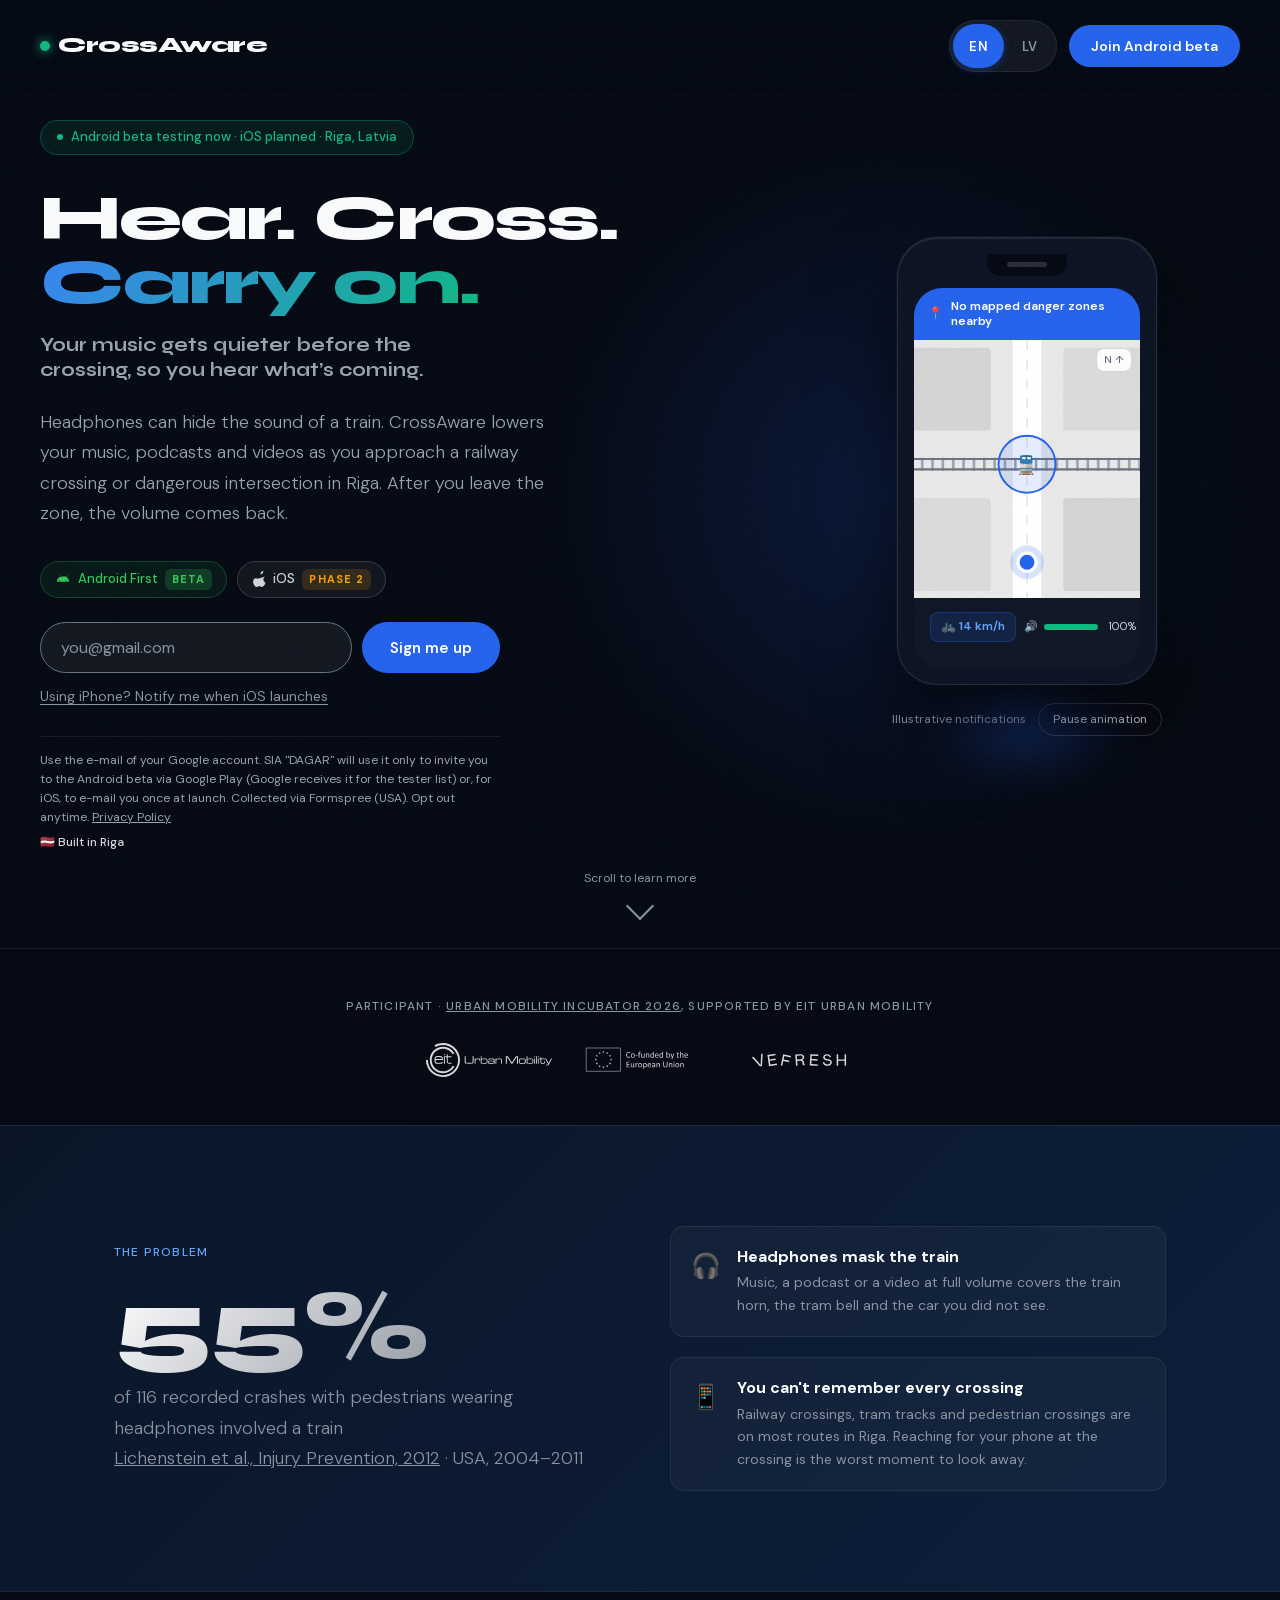
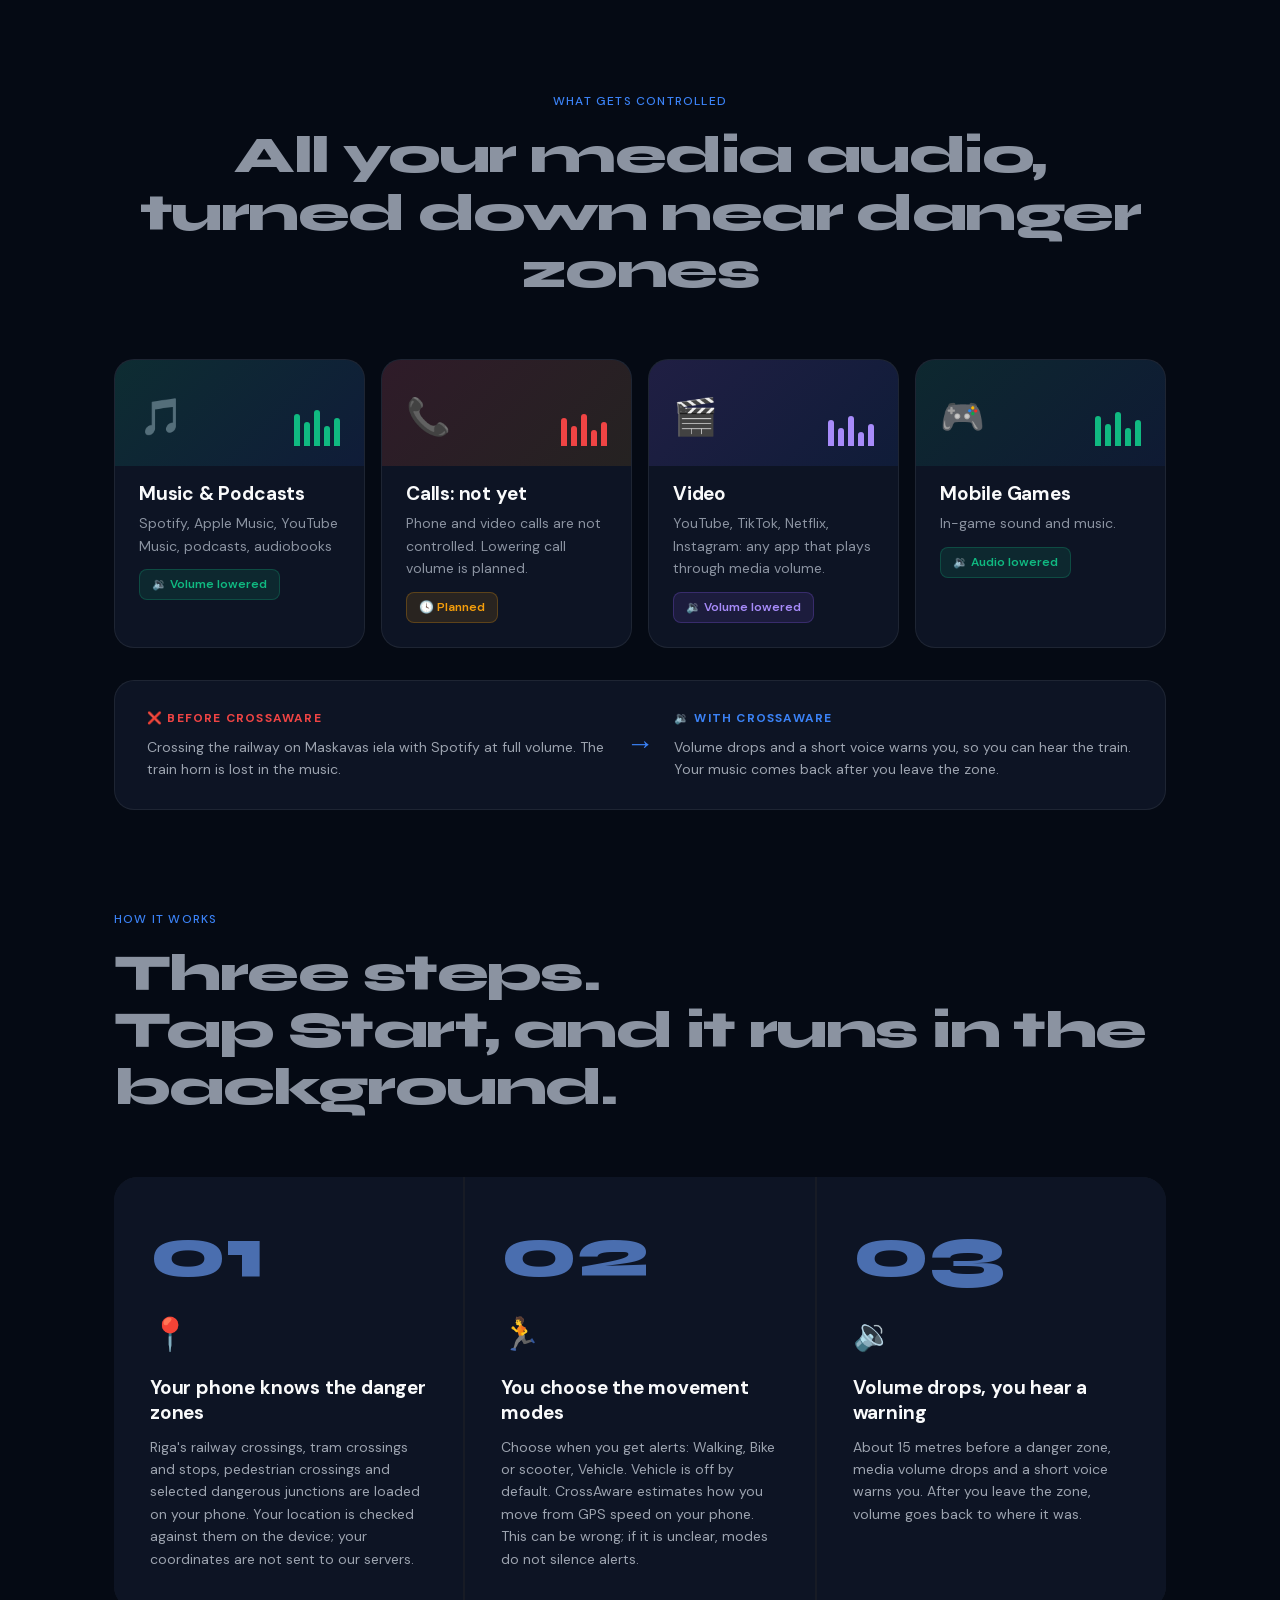
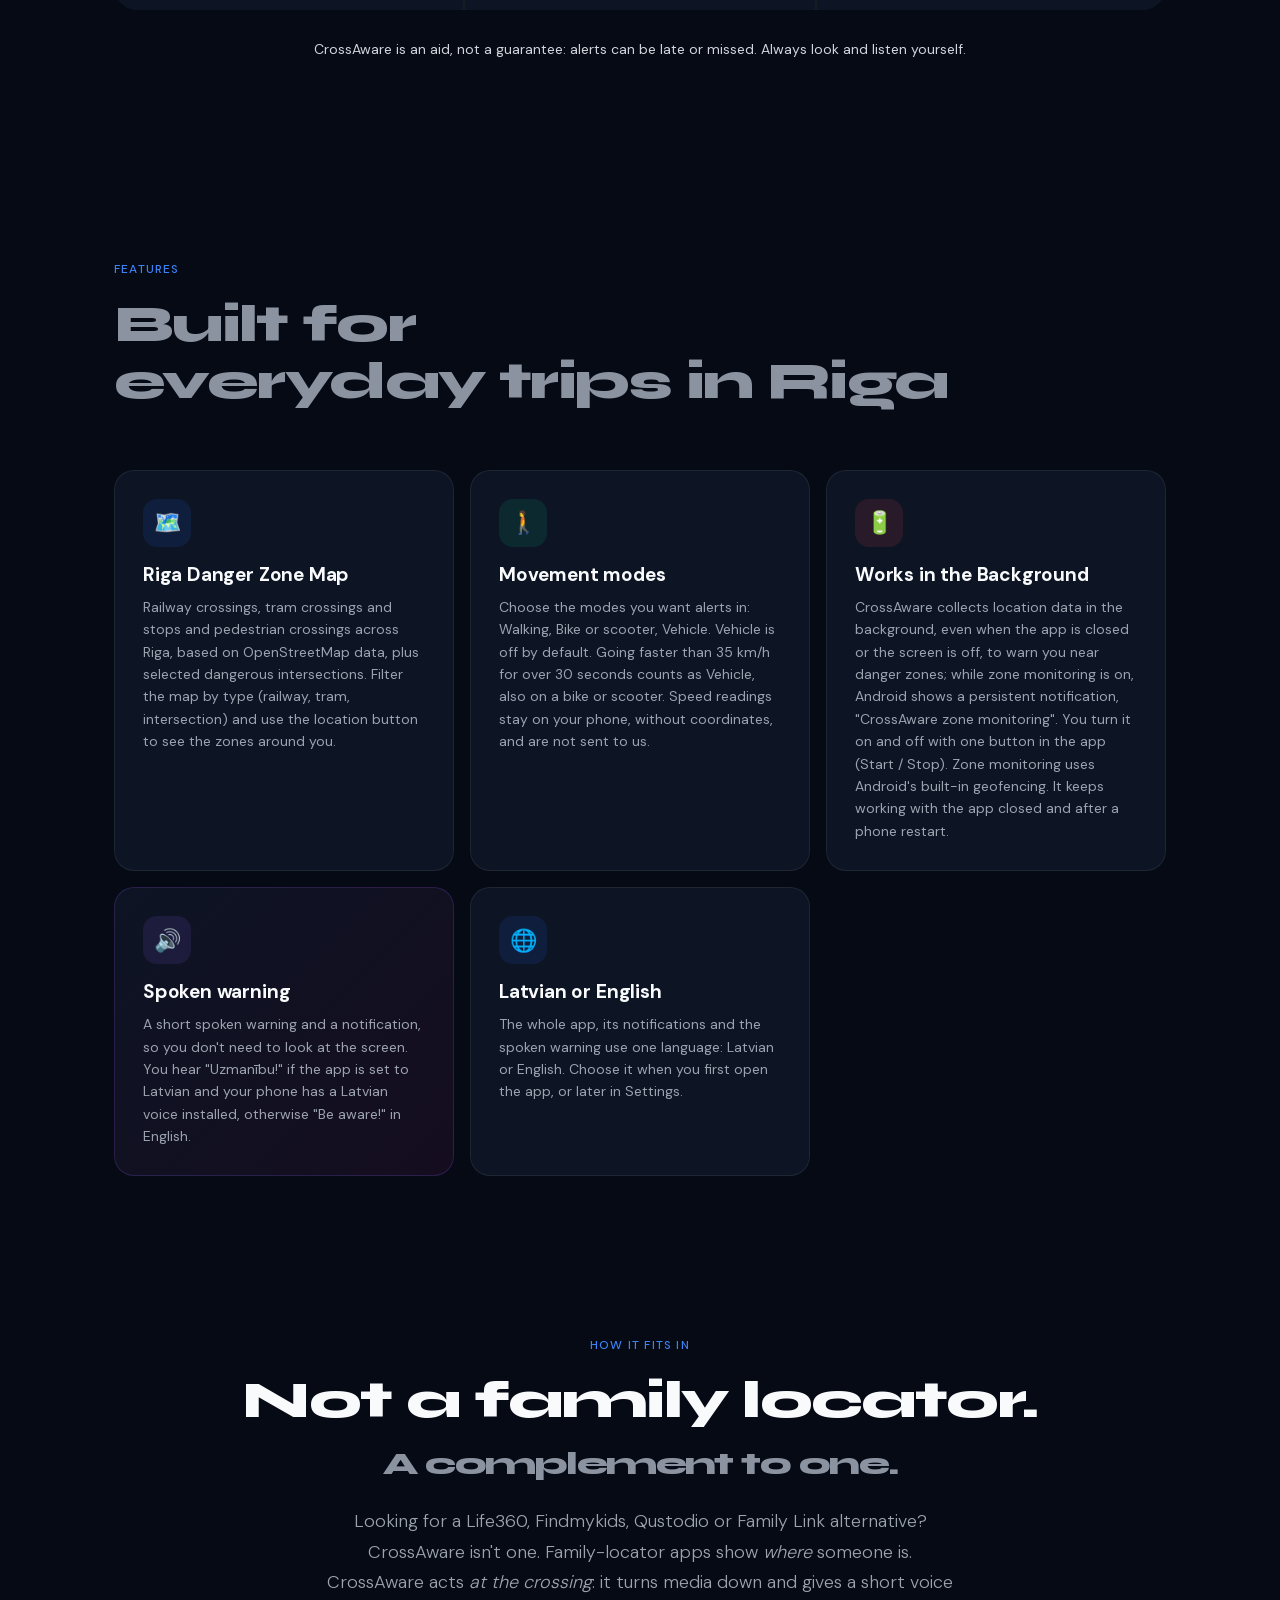
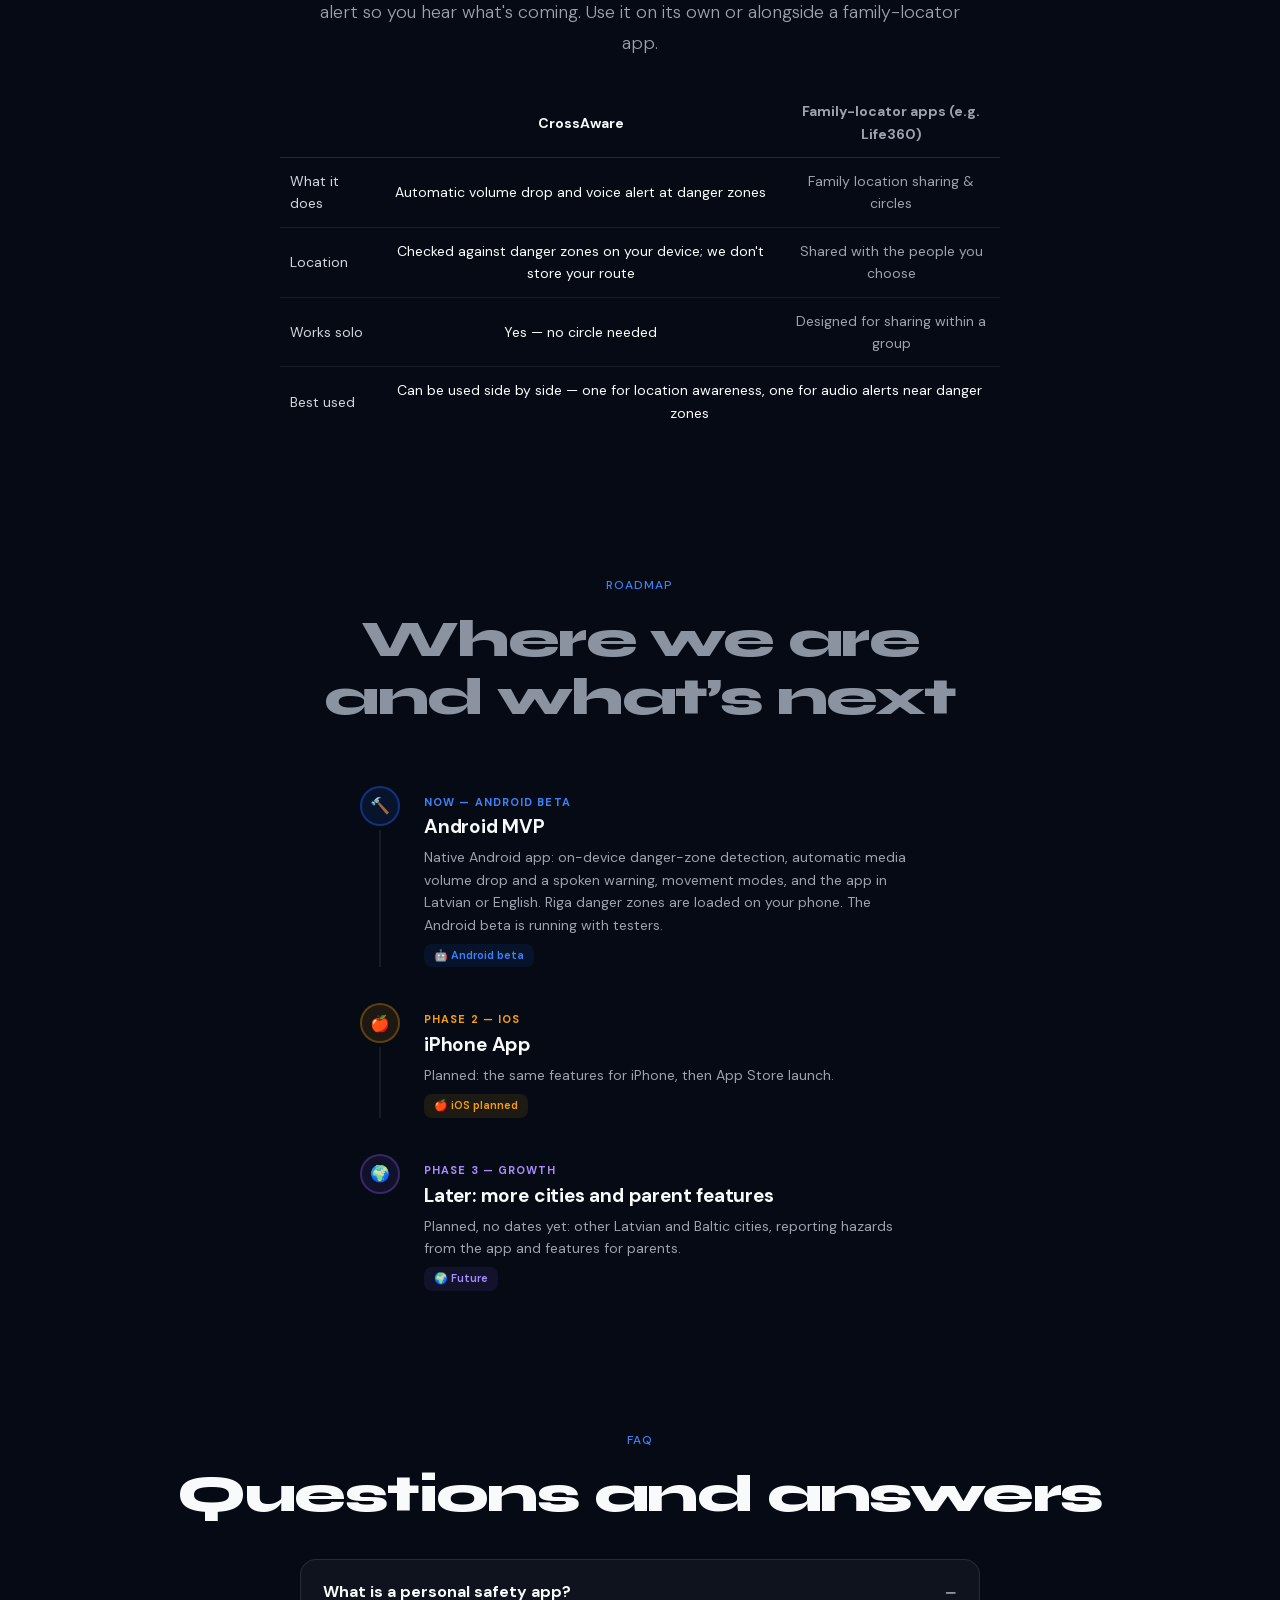
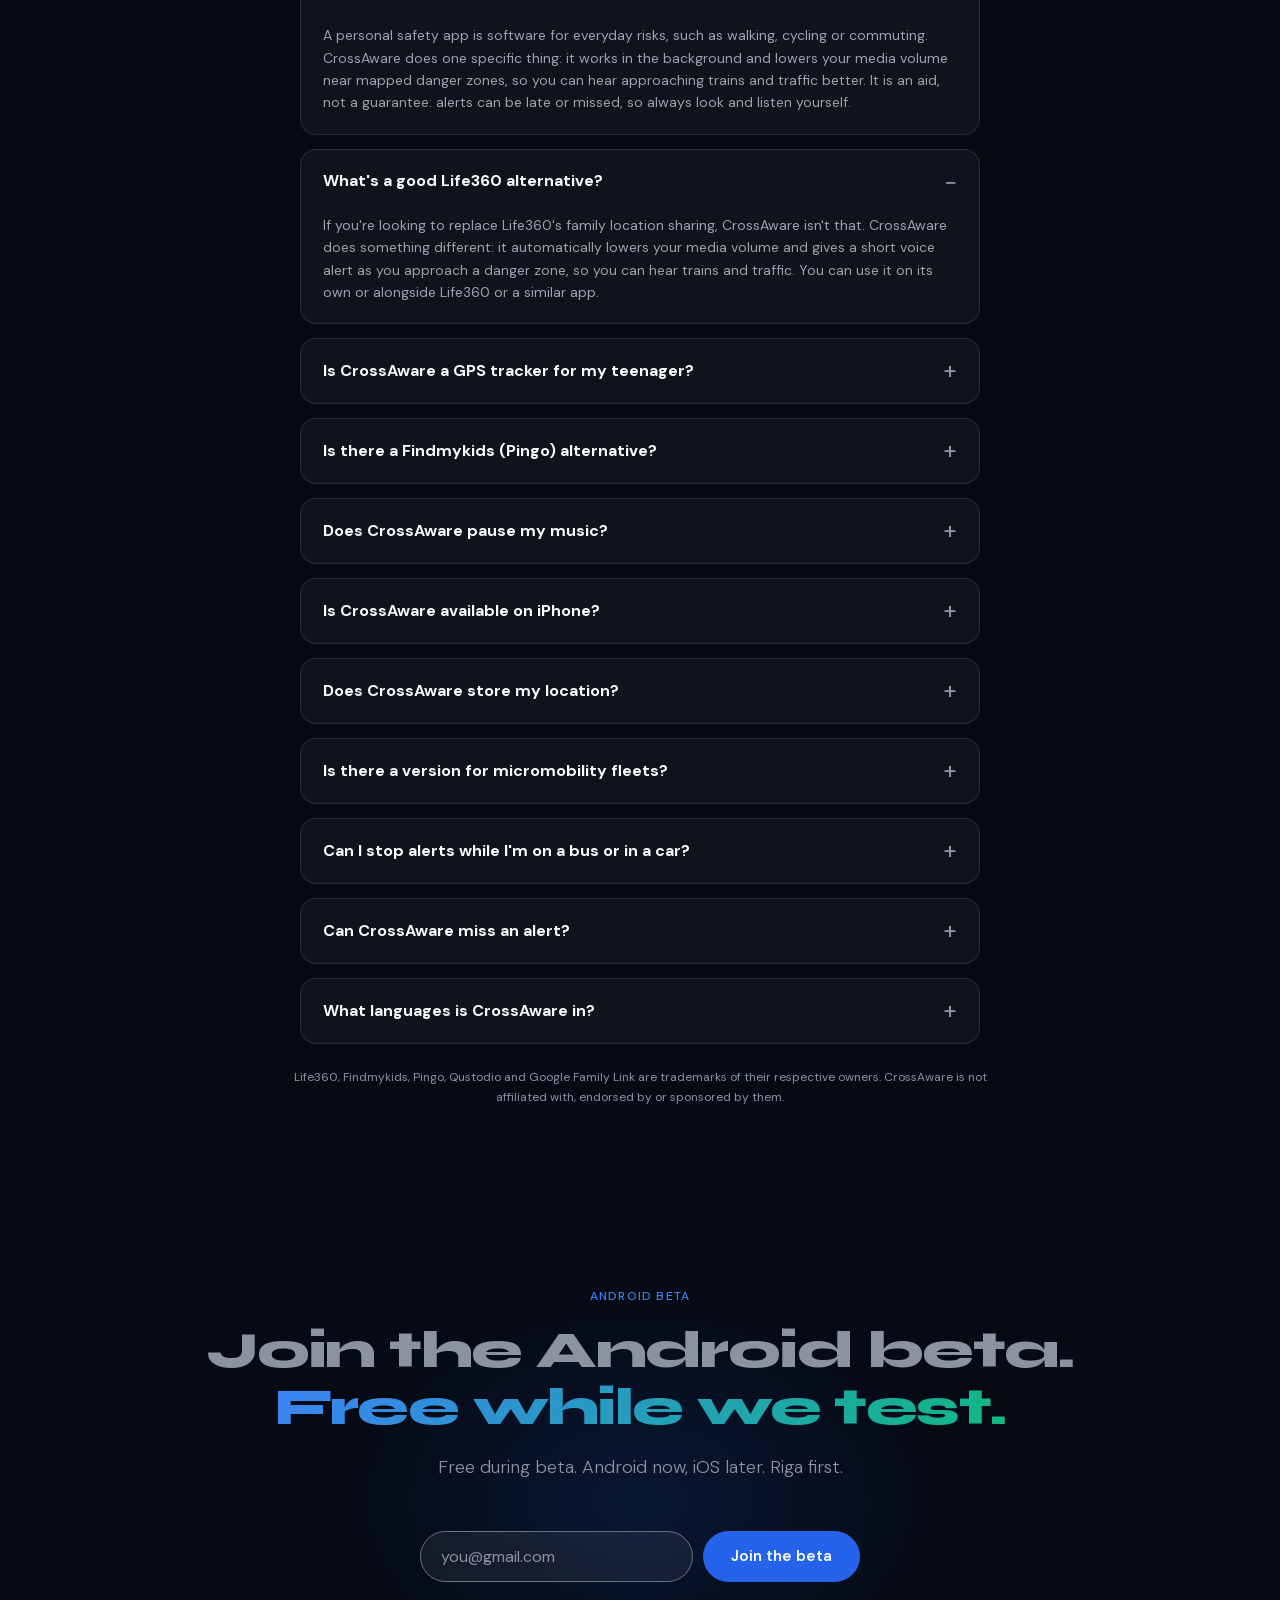
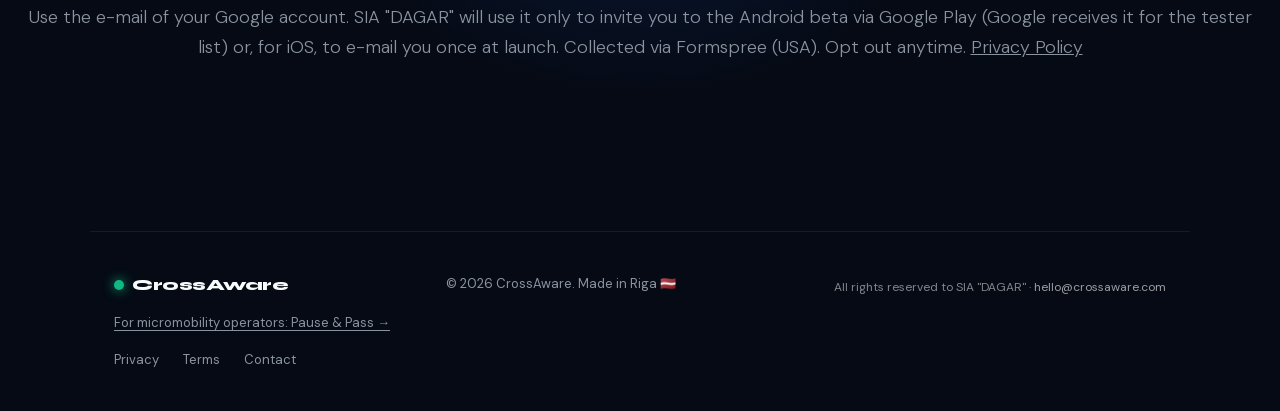
==== commit 16cdcff0: "LV: Tulks review + Legal lv-final-rel46 (site section) - step2_body, feat2_body: mode names in quote" ====
--- a/index.html
+++ b/index.html
@@ -2147,7 +2147,7 @@
       supported_by: "Dalībnieks · <a href=\"https://www.urbanmobility.io\" target=\"_blank\" rel=\"noopener\" style=\"color:inherit\">Urban Mobility Incubator 2026</a>, ko atbalsta EIT Urban Mobility",
       footer_terms: "Noteikumi",
       faq_q1: 'Kas ir personīgās drošības lietotne?',
-      faq_a1: "Personīgās drošības lietotne ir programmatūra ikdienas riskiem, piemēram, ejot kājām, braucot ar velosipēdu vai pārvietojoties pa pilsētu. CrossAware dara vienu konkrētu lietu: tā darbojas fonā un pie kartē atzīmētām bīstamajām zonām samazina multivides skaļumu, lai tu labāk sadzirdētu tuvojošos vilcienus un satiksmi. Tā ir palīglīdzeklis, nevis garantija: brīdinājumi var kavēties vai nepienākt, tāpēc vienmēr skaties un klausies.",
+      faq_a1: "Personīgās drošības lietotne ir programmatūra ikdienas riskiem, piemēram, ejot kājām, braucot ar velosipēdu vai pārvietojoties pa pilsētu. CrossAware dara vienu konkrētu lietu: tā darbojas fonā un pie kartē atzīmētajām bīstamajām zonām samazina multivides skaļumu, lai tu labāk sadzirdētu tuvojošos vilcienus un satiksmi. Tā ir palīglīdzeklis, nevis garantija: brīdinājumi var kavēties vai nepienākt, tāpēc vienmēr skaties un klausies.",
       faq_q2: 'Kāda ir laba Life360 alternatīva?',
       faq_a2: "Ja meklē, ar ko aizstāt Life360 ģimenes atrašanās vietas kopīgošanu, CrossAware nav tāda. CrossAware dara ko citu: tas automātiski samazina multivides skaļumu un dod īsu balss brīdinājumu, tuvojoties bīstamai zonai, lai tu dzirdētu vilcienus un satiksmi. To var lietot atsevišķi vai kopā ar Life360 vai līdzīgu lietotni.",
       faq_q3: "Vai CrossAware ir GPS izsekotājs pusaudzim?",
@@ -2159,15 +2159,15 @@
       faq_q6: "Vai CrossAware ir pieejama iPhone ierīcēm?",
       faq_a6: "Vēl nav. CrossAware ir Android beta versijā ar testētājiem Rīgā. iPhone versija ir plānota.",
       faq_q7: "Vai CrossAware glabā manu atrašanās vietu?",
-      faq_a7: "Mēs neglabājam tavas koordinātas vai maršrutu. Tava atrašanās vieta tiek salīdzināta ar bīstamajām zonām tavā tālrunī; tavas koordinātas netiek sūtītas uz mūsu serveriem. Kad ieej bīstamā zonā vai izej no tās, tavā kontā uz 90 dienām saglabājam zonu un laiku, pēc tam to dzēšam. Šo vēsturi lietotnē vari eksportēt vai dzēst. Lai piemērotu tavus pārvietošanās režīmus, lietotne tavā tālrunī glabā apmēram pēdējās minūtes ātruma mērījumus (ātrums un laiks, bez koordinātām); mums tie netiek sūtīti.",
+      faq_a7: "Mēs neglabājam tavas koordinātas vai maršrutu. Tava atrašanās vieta tiek salīdzināta ar bīstamajām zonām tavā tālrunī; tavas koordinātas netiek sūtītas uz mūsu serveriem. Kad ieej bīstamā zonā vai izej no tās, tavā kontā uz 90 dienām saglabājam zonu un laiku, pēc tam to dzēšam. Šo vēsturi lietotnē vari eksportēt vai dzēst. Lai piemērotu tevis izvēlētos pārvietošanās režīmus, lietotne tavā tālrunī glabā ātruma mērījumus par apmēram pēdējo minūti (ātrums un laiks, bez koordinātām); mums tie netiek sūtīti.",
       faq_q8: "Vai ir versija mikromobilitātes flotēm?",
       faq_a8: "Jā, kā atsevišķs produkts. Pause & Pass veido tas pats uzņēmums, SIA „DAGAR”, skrejriteņu un velosipēdu koplietošanas operatoriem. Tas izmanto to pašu publisko bīstamo zonu karti, ko CrossAware: tā veidota no OpenStreetMap datiem un satur tikai vietas, bez personas datiem. Tavs CrossAware konts, atrašanās vieta un zonu notikumu vēsture netiek izmantoti Pause & Pass vajadzībām un netiek nodoti nevienam operatoram. CrossAware paliek lietotne gājējiem un velosipēdistiem, un Android beta laikā tā ir bez maksas.",
-      faq_q9: "Vai var izslēgt brīdinājumus, kad braucu autobusā vai auto?",
-      faq_a9: "Jā, tam ir pārvietošanās režīmi. Lietotnē izvēlies, vai saņemt brīdinājumus, ejot kājām, braucot ar riteni vai skrejriteni vai transportlīdzeklī; transportlīdzeklis pēc noklusējuma ir izslēgts. CrossAware nosaka, kā tu pārvietojies, pēc GPS ātruma tavā tālrunī. Tas var kļūdīties: ja tas nav skaidrs, režīmi brīdinājumus neapklusina, tāpēc lēni braucošā autobusā vai auto brīdinājums var pienākt. Ja ilgāk par 30 s brauc ātrāk par 35 km/h, tas skaitās „Transportlīdzeklis”, arī ar riteni vai skrejriteni.",
+      faq_q9: "Vai varu izslēgt brīdinājumus, kad braucu autobusā vai auto?",
+      faq_a9: "Jā, tam ir paredzēti pārvietošanās režīmi. Lietotnē izvēlies, kad saņemt brīdinājumus: ejot kājām, braucot ar riteni vai skrejriteni, braucot transportlīdzeklī. Režīms „Transportlīdzeklis” pēc noklusējuma ir izslēgts. CrossAware nosaka, kā tu pārvietojies, pēc GPS ātruma tavā tālrunī. Tas var kļūdīties: ja tas nav skaidrs, režīmi brīdinājumus neapklusina, tāpēc lēni braucošā autobusā vai auto brīdinājums var pienākt. Ja ilgāk par 30 s brauc ātrāk par 35 km/h, tas skaitās „Transportlīdzeklis”, arī ar riteni vai skrejriteni.",
       faq_q10: "Vai CrossAware var nebrīdināt?",
       faq_a10: "Jā. CrossAware ir palīglīdzeklis, nevis garantija: brīdinājumi var kavēties vai nepienākt, piemēram, ja GPS ir neprecīzs, atrašanās vieta ir izslēgta vai vietas nav mūsu bīstamo zonu kartē. Vienmēr skaties un klausies.",
       faq_q11: "Kādās valodās ir CrossAware?",
-      faq_a11: "Latviešu un angļu. Visa lietotne, tās paziņojumi un balss brīdinājums ir lietotnē izvēlētajā valodā. Latviešu valodā balss saka „Uzmanību!”, ja tālrunī ir uzstādīta latviešu balss, citādi angliski „Be aware!”.",
+      faq_a11: "Latviešu un angļu valodā. Visa lietotne, tās paziņojumi un balss brīdinājums ir lietotnē izvēlētajā valodā. Latviešu valodā balss saka „Uzmanību!”, ja tālrunī ir uzstādīta latviešu balss, citādi „Be aware!” angliski.",
       footer_pp: "Mikromobilitātes operatoriem: Pause & Pass →",
       nav_cta: "Pieteikties Android beta testam",
       hero_badge: "Android beta testēšanā · iOS plānots · Rīga, Latvija",
@@ -2207,7 +2207,7 @@
       step1_title: "Tālrunis zina bīstamās zonas",
       step1_body: "Rīgas dzelzceļa pārbrauktuves, tramvaja sliežu šķērsojumi, tramvaja pieturas, gājēju pārejas un atlasītie bīstamie krustojumi ir ielādēti tavā tālrunī. Tava atrašanās vieta tiek salīdzināta ar tiem ierīcē; tavas koordinātas netiek sūtītas uz mūsu serveriem.",
       step2_title: "Tu izvēlies pārvietošanās režīmus",
-      step2_body: "Izvēlies, kad saņemt brīdinājumus: Iešana, Ritenis / skrejritenis, Transportlīdzeklis. Transportlīdzeklis pēc noklusējuma ir izslēgts. CrossAware nosaka, kā tu pārvietojies, pēc GPS ātruma tavā tālrunī. Tas var kļūdīties; ja tas nav skaidrs, režīmi brīdinājumus neapklusina.",
+      step2_body: "Izvēlies, kad saņemt brīdinājumus: „Iešana kājām”, „Ritenis / skrejritenis”, „Transportlīdzeklis”. Režīms „Transportlīdzeklis” pēc noklusējuma ir izslēgts. CrossAware nosaka, kā tu pārvietojies, pēc GPS ātruma tavā tālrunī. Tas var kļūdīties; ja tas nav skaidrs, režīmi brīdinājumus neapklusina.",
       step3_title: "Skaļums samazinās, tu dzirdi brīdinājumu",
       step3_body: "Apmēram 15 metrus pirms bīstamās zonas multivides skaļums samazinās un īsa balss tevi brīdina. Kad izej no zonas, skaļums atgriežas iepriekšējā līmenī.",
       how_note: "CrossAware ir palīglīdzeklis, nevis garantija: brīdinājumi var kavēties vai nepienākt. Vienmēr skaties un klausies.",
@@ -2233,15 +2233,15 @@
       feat_h2a: "Domāta",
       feat_h2b: "ikdienas gaitām pa Rīgu",
       feat1_title: 'Rīgas bīstamo zonu karte',
-      feat1_body: "Dzelzceļa pārbrauktuves, tramvaja sliežu šķērsojumi, tramvaja pieturas un gājēju pārejas visā Rīgā (pēc OpenStreetMap datiem), kā arī atlasīti bīstami krustojumi. Karti vari filtrēt pēc zonas veida (dzelzceļš, tramvajs, krustojums), un ar atrašanās vietas pogu redzi zonas ap sevi.",
+      feat1_body: "Dzelzceļa pārbrauktuves, tramvaja sliežu šķērsojumi, tramvaja pieturas un gājēju pārejas visā Rīgā (pēc OpenStreetMap datiem), kā arī atlasīti bīstami krustojumi. Karti vari filtrēt pēc zonas veida (dzelzceļš, tramvajs, krustojums) un ar atrašanās vietas pogu apskatīt zonas ap sevi.",
       feat2_title: "Pārvietošanās režīmi",
-      feat2_body: "Izvēlies režīmus, kuros saņemt brīdinājumus: Iešana, Ritenis / skrejritenis, Transportlīdzeklis. Transportlīdzeklis pēc noklusējuma ir izslēgts. Ja ilgāk par 30 s brauc ātrāk par 35 km/h, tas skaitās „Transportlīdzeklis”, arī ar riteni vai skrejriteni. Ātruma mērījumi paliek tavā tālrunī, bez koordinātām, un mums netiek sūtīti.",
+      feat2_body: "Izvēlies režīmus, kuros saņemt brīdinājumus: „Iešana kājām”, „Ritenis / skrejritenis”, „Transportlīdzeklis”. Režīms „Transportlīdzeklis” pēc noklusējuma ir izslēgts. Ja ilgāk par 30 s brauc ātrāk par 35 km/h, tas skaitās „Transportlīdzeklis”, arī ar riteni vai skrejriteni. Ātruma mērījumi paliek tavā tālrunī, bez koordinātām, un mums netiek sūtīti.",
       feat3_title: "Darbojas fonā",
       feat3_body: "CrossAware vāc atrašanās vietas datus fonā, arī tad, kad lietotne ir aizvērta vai ekrāns izslēgts, lai brīdinātu tevi pie bīstamajām zonām; kamēr darbojas zonu uzraudzība, Android rāda pastāvīgu paziņojumu „CrossAware zonu uzraudzība”. To ieslēdz un izslēdz ar vienu pogu lietotnē („Sākt” / „Apturēt”). Zonu uzraudzība izmanto Android iebūvēto ģeozonu funkciju (geofencing). Tā turpina darboties arī tad, ja lietotne ir aizvērta, un pēc tālruņa restartēšanas.",
       feat7_title: "Balss brīdinājums",
-      feat7_body: "Īss balss brīdinājums un paziņojums, lai uz ekrānu nebūtu jāskatās. Ja lietotne ir latviešu valodā un tālrunī ir uzstādīta latviešu balss, tu dzirdi „Uzmanību!”, citādi angliski „Be aware!”.",
+      feat7_body: "Īss balss brīdinājums un paziņojums, lai uz ekrānu nebūtu jāskatās. Ja lietotne ir latviešu valodā un tālrunī ir uzstādīta latviešu balss, tu dzirdi „Uzmanību!”, citādi „Be aware!” angliski.",
       feat8_title: "Latviešu vai angļu valodā",
-      feat8_body: "Visa lietotne, tās paziņojumi un balss brīdinājums ir vienā valodā: latviešu vai angļu. To izvēlies, pirmoreiz atverot lietotni, vai vēlāk iestatījumos.",
+      feat8_body: "Visa lietotne, tās paziņojumi un balss brīdinājums ir vienā valodā: latviešu vai angļu. To izvēlies, pirmoreiz atverot lietotni, vai vēlāk „Iestatījumos”.",
       roadmap_label: 'Attīstības plāns',
       roadmap_h2a: "Kur esam",
       roadmap_h2b: "un kas tālāk",
